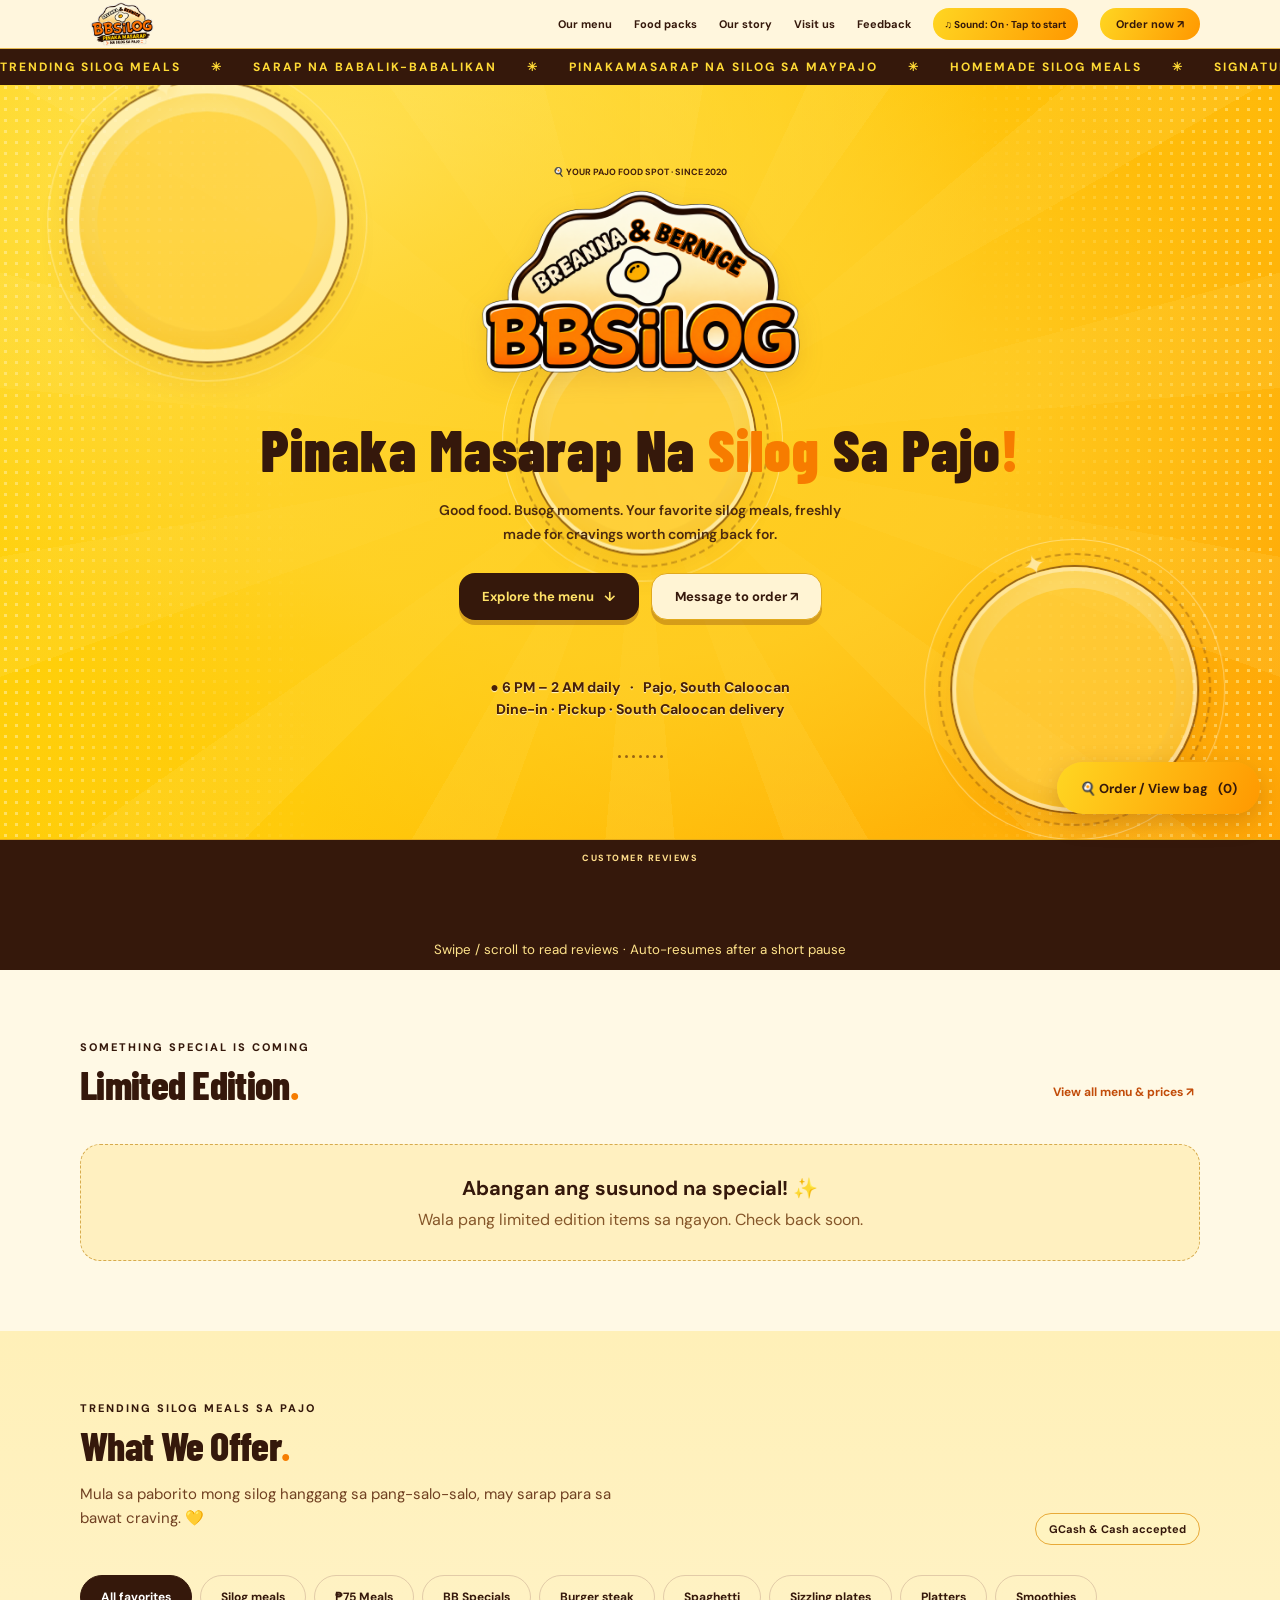
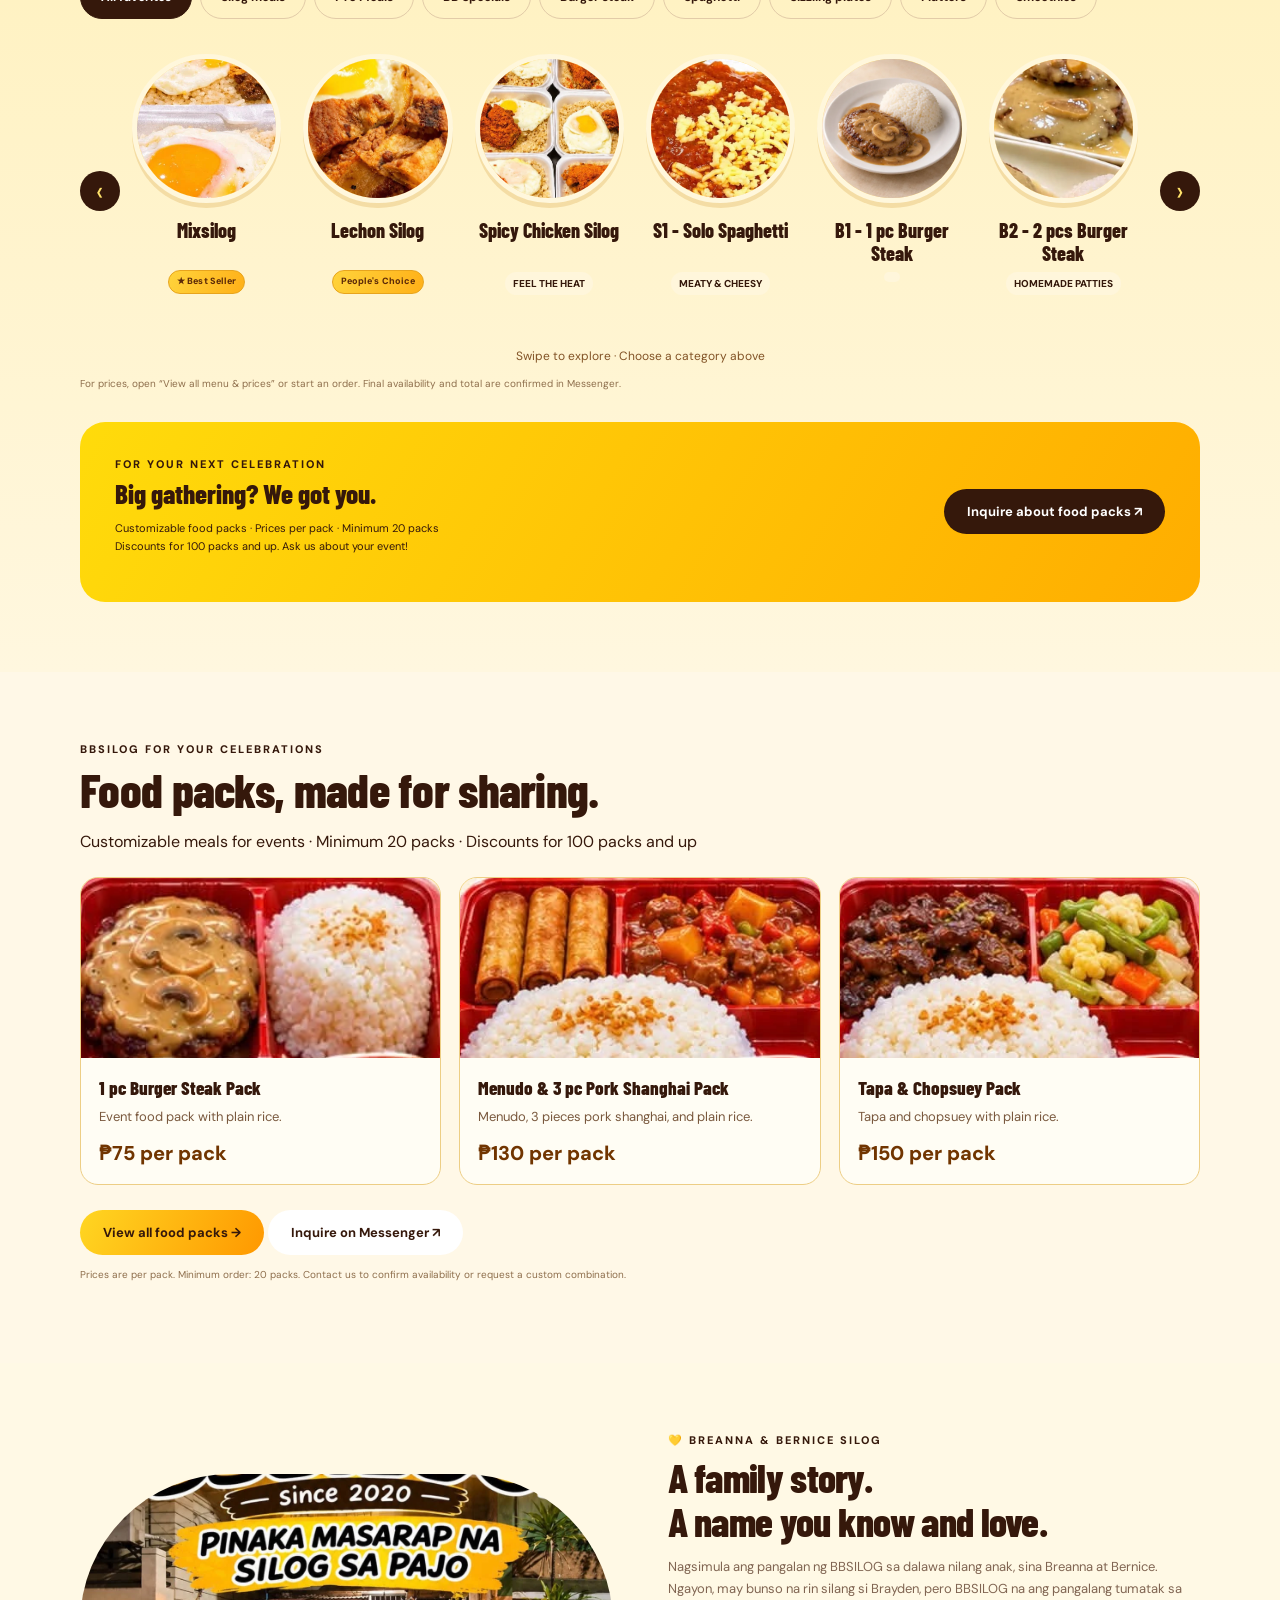
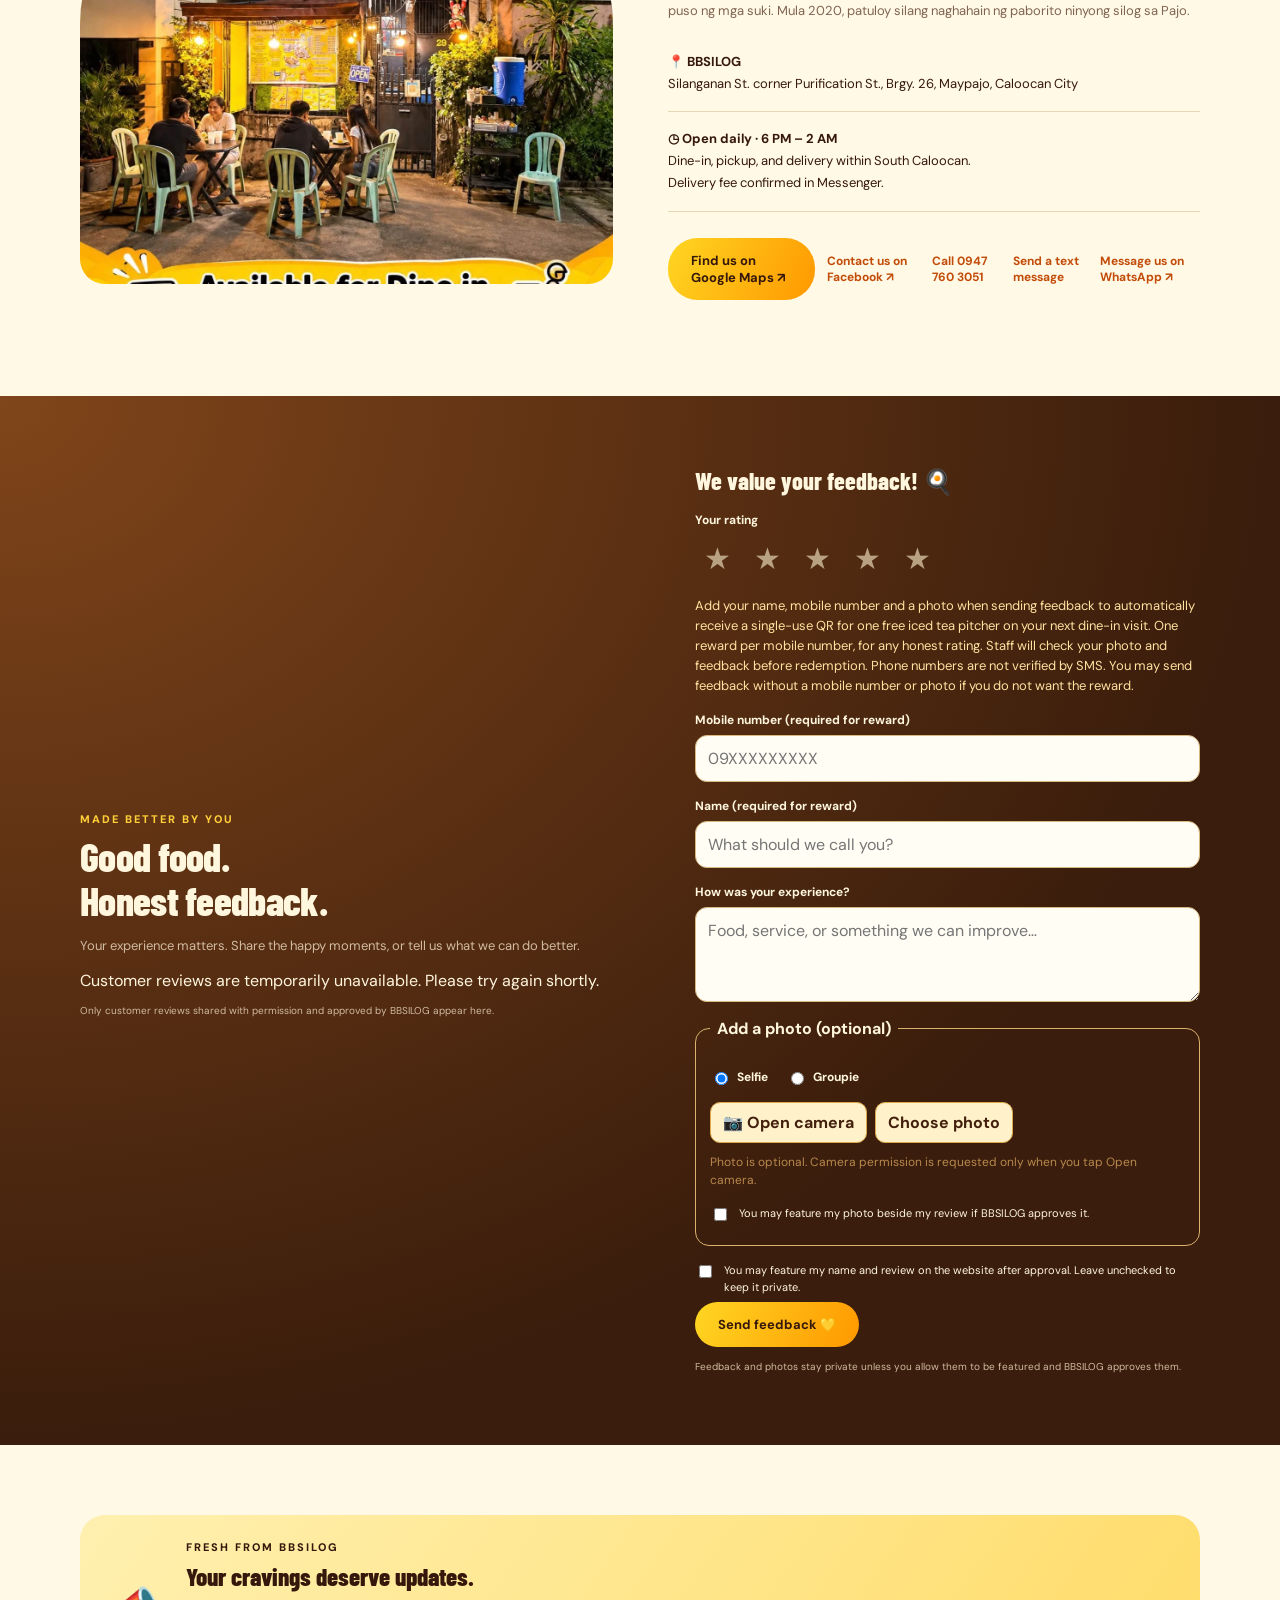
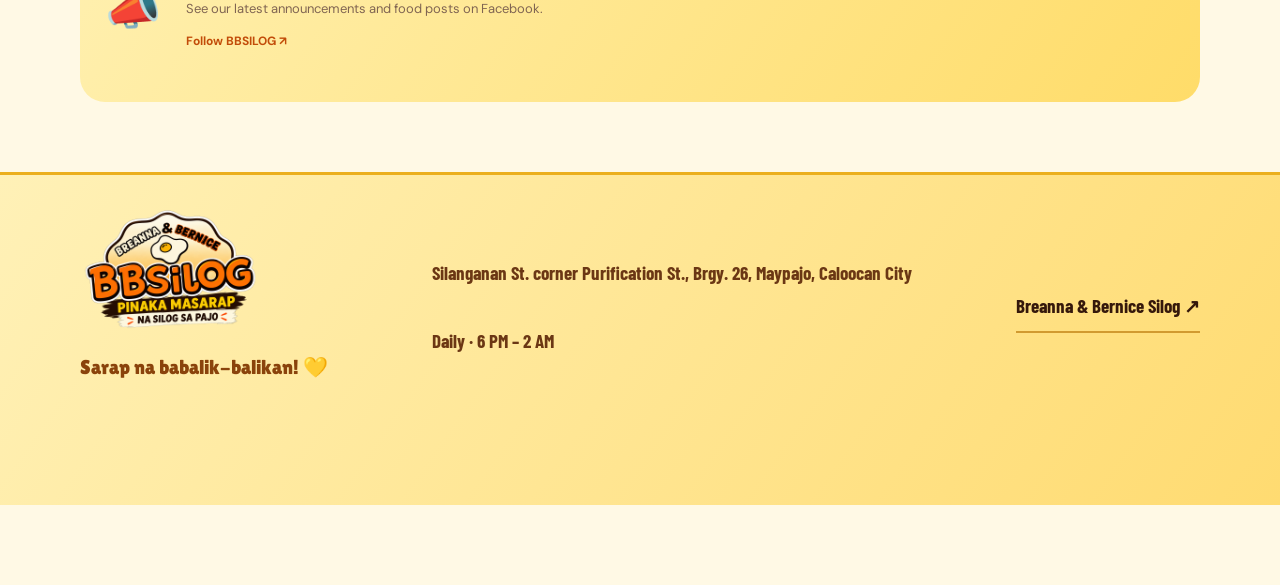
==== index.html @ fdf11a5c "feat: add silog and sizzling meals with extras photos" ====
<!DOCTYPE html>
<html lang="fil"><head><meta charset="UTF-8"><meta name="viewport" content="width=device-width,initial-scale=1"><title>BBSILOG • Sarap na babalik-balikan</title><style>
@import url('https://fonts.googleapis.com/css2?family=DM+Sans:wght@400;500;600;700&family=Outfit:wght@400;500;600;700;800;900&display=swap');
:root{--ink:#351a0d;--orange:#f9780b;--yellow:#ffce26;--cream:#fffbef}*{box-sizing:border-box}html{scroll-behavior:smooth;scroll-padding-top:95px}body{margin:0;color:var(--ink);background:var(--cream);font-family:'DM Sans',sans-serif}h1,h2,h3,.brand{font-family:Outfit,sans-serif}button,a,input,select,textarea{font:inherit}button,a{ -webkit-tap-highlight-color:transparent}a{color:inherit;text-decoration:none}button{cursor:pointer}button:focus-visible,a:focus-visible,input:focus-visible,select:focus-visible,textarea:focus-visible{outline:3px solid #924300;outline-offset:4px}.notice{background:var(--ink);color:#ffe9a2;text-align:center;font-size:11px;padding:8px;letter-spacing:1.3px}.wrap{max-width:1200px;margin:auto;padding:0 40px}header{position:sticky;top:0;background:#fffbefee;backdrop-filter:blur(20px);z-index:10;border-bottom:1px solid #e9dabc}.nav{height:82px;display:flex;align-items:center;gap:28px}.brand{display:flex;align-items:center;font-size:23px;font-weight:900;letter-spacing:-1px;margin-right:auto}.brand img{width:65px;height:65px;object-fit:contain;margin-right:8px}.nav>a{font-size:13px;font-weight:700}.btn{border:0;border-radius:30px;background:var(--ink);color:white;padding:14px 23px;font-weight:700;font-size:13px;display:inline-flex;align-items:center;justify-content:center;gap:10px;transition:transform .2s,box-shadow .2s}.btn:hover{transform:translateY(-3px);box-shadow:0 8px 20px #6c310226}.btn.light{background:white;color:var(--ink)}.btn.orange{background:linear-gradient(120deg,#ffb300,#ff7617);color:#351a0d}.sound{border:1px solid #dec9a6;background:transparent;border-radius:50%;width:39px;height:39px;flex-shrink:0}.hero{position:relative;overflow:hidden;background:radial-gradient(ellipse at 70% 10%,#ffe998 0,transparent 45%),linear-gradient(115deg,#ffd827,#ffbb20 55%,#ff8917);border-bottom:1px solid #e5ab19}.hero:before{content:'';position:absolute;width:600px;height:600px;border:1px solid #ffffff55;border-radius:50%;right:-120px;top:-250px;box-shadow:0 0 0 55px #ffffff14,0 0 0 110px #ffffff10}.hero-grid{min-height:550px;display:grid;grid-template-columns:1.05fr 1fr;align-items:center;gap:25px;padding-top:48px;padding-bottom:55px;position:relative}.eyebrow{font-size:11px;font-weight:800;letter-spacing:2px;text-transform:uppercase}.pill{display:inline-block;background:#fff4c0;border:1px solid #e8aa39;padding:8px 13px;border-radius:30px;font-size:11px;font-weight:700}.hero h1{font-size:clamp(46px,5.8vw,77px);letter-spacing:-3px;line-height:1.02;margin:22px 0}.hero h1 span{color:#fff9e5;text-shadow:2px 3px 0 #bc5412}.hero p{font-size:15px;line-height:1.7;max-width:360px}.actions{display:flex;gap:12px;margin:26px 0}.small{font-size:11px;line-height:1.6}.hero-art{position:relative;padding:15px 25px}.food-window{width:100%;aspect-ratio:1;border-radius:50%;overflow:hidden;background:#fff6d5;border:12px solid #ffeaa5;box-shadow:0 25px 45px #9e3d1640;animation:float 5s ease-in-out infinite}.food-window img{width:100%;height:100%;object-fit:cover;transform:scale(1.6);object-position:50% 90%}.sticker{position:absolute;background:var(--cream);padding:15px 22px;border-radius:17px;box-shadow:0 9px 20px #79350025;transform:rotate(-9deg);bottom:25px;left:0;font-family:Outfit;font-weight:800;font-size:20px}.sticker small{display:block;font-family:'DM Sans';font-size:10px;text-transform:uppercase;letter-spacing:2px}.price{position:absolute;right:0;top:28px;width:99px;height:99px;border-radius:50%;background:var(--ink);color:#ffdc4d;display:grid;place-content:center;text-align:center;transform:rotate(10deg);font-size:32px;font-weight:900;border:4px solid #fff1ad}.price small{font-size:10px;color:white}.spark{position:absolute;font-size:38px;top:0;left:18px;animation:float 3s infinite}.ticker{background:var(--ink);color:#ffdb53;overflow:hidden;padding:16px;font-size:12px;font-weight:700;letter-spacing:2px;white-space:nowrap;text-align:center}.ticker span{padding:0 25px}section{padding:70px 0}.section-head{display:flex;align-items:end;justify-content:space-between;gap:15px;margin-bottom:30px}h2{font-size:37px;letter-spacing:-1.3px;margin:8px 0;line-height:1.1}.muted{color:#806552;font-size:13px;line-height:1.7}.view{background:none;border:0;color:#c24c09;font-weight:700;font-size:12px}.carousel-shell{position:relative}.carousel{display:flex;overflow-x:auto;scrollbar-width:none;gap:22px;scroll-snap-type:x mandatory;padding:10px 6px 20px}.cat{border:0;min-width:160px;flex:1;background:transparent;text-align:center;color:var(--ink);scroll-snap-align:start}.cat .circle{display:block;width:132px;height:132px;border-radius:50%;overflow:hidden;margin:0 auto 18px;background:#ffeeb6;border:5px solid white;box-shadow:0 7px 0 #f3e7cb;transition:transform .25s}.cat:hover .circle{transform:translateY(-8px) rotate(-4deg)}.circle img{width:100%;height:100%;object-fit:cover;object-position:center 85%;transform:scale(1.5)}.cat b{font-size:13px}.arrow{position:absolute;top:65px;border:0;background:var(--ink);color:white;width:32px;height:32px;border-radius:50%;z-index:2}.arrow.prev{left:-20px}.arrow.next{right:-20px}.menu-section{background:#fff4d9}.filters{display:flex;gap:8px;flex-wrap:wrap;margin:25px 0}.filter{border:1px solid #e2cba8;background:transparent;border-radius:30px;padding:10px 20px;font-size:12px;font-weight:700;color:var(--ink)}.filter.active{background:var(--ink);color:white;border-color:var(--ink)}.grid{display:grid;grid-template-columns:repeat(3,1fr);gap:23px}.card{background:var(--cream);border:1px solid #eadac0;border-radius:23px;overflow:hidden;transition:transform .25s}.card:hover{transform:translateY(-6px)}.card-photo{height:230px;overflow:hidden;position:relative;background:#ffd443}.card-photo img{width:100%;height:100%;object-fit:cover;object-position:center 80%;transition:transform .5s}.card:hover img{transform:scale(1.05)}.badge{position:absolute;top:15px;left:15px;background:var(--cream);padding:7px 10px;border-radius:20px;font-size:10px;font-weight:800}.card-body{padding:21px}.card h3{font-size:22px;margin:0 0 6px}.card-bottom{display:flex;align-items:center;justify-content:space-between;margin-top:20px;font-size:22px;font-weight:800}.plus{width:37px;height:37px;border:0;border-radius:50%;background:linear-gradient(130deg,#ffd436,#ff8c23);font-size:24px}.pack{margin-top:30px;padding:35px;border-radius:25px;background:linear-gradient(110deg,#ffcb2d,#ff9a28);display:flex;align-items:center;justify-content:space-between;gap:20px}.pack h3{font-size:27px;margin:6px 0}.split{display:grid;grid-template-columns:1fr 1fr;gap:55px;align-items:center}.store-img{height:410px;width:100%;object-fit:cover;object-position:center 76%;border-radius:150px 150px 25px 25px}.info-line{padding:16px 0;border-bottom:1px solid #e7d6b6;font-size:13px;line-height:1.7}.info-line b{display:block}.reviews{background:#3b2012;color:#fff6de}.review-grid{display:grid;grid-template-columns:1.1fr 1fr;gap:60px;align-items:center}.review-empty{border:1px dashed #b59a64;border-radius:22px;padding:35px;background:#ffffff05}.stars{font-size:22px;letter-spacing:5px;color:#ffcf39}.review-empty p{line-height:1.8;font-size:14px}.feedback label,.order label{display:block;font-size:12px;font-weight:700;margin:16px 0 7px}.feedback input,.feedback textarea,.order input,.order select,.order textarea{display:block;width:100%;border:1px solid #d8b981;border-radius:12px;padding:12px;background:#fffdf4;color:var(--ink)}.feedback textarea{min-height:95px}.feedback .check{display:flex;align-items:start;gap:9px;font-size:11px;font-weight:400;line-height:1.5}.check input{width:auto}.star-buttons{display:flex;gap:6px}.star-buttons button{background:none;border:0;color:#b9a282;font-size:30px;padding:0 2px}.star-buttons button.selected{color:#ffca27}.updates{display:flex;gap:25px;align-items:center;background:#ffedbb;border-radius:25px;padding:25px}.updates .icon{font-size:45px}footer{padding:35px 0 100px;border-top:1px solid #e9dabc}.footer-inner{display:flex;justify-content:space-between;align-items:center;font-size:12px}.floating{position:fixed;bottom:24px;right:26px;z-index:12;box-shadow:0 8px 25px #6e330a40}.toast{position:fixed;bottom:90px;left:50%;transform:translateX(-50%);padding:14px 24px;background:var(--ink);color:white;border-radius:18px;z-index:40;max-width:90vw;font-size:13px;display:none}.overlay{position:fixed;inset:0;background:#1e0e0799;z-index:30;display:none;align-items:center;justify-content:center;padding:20px;backdrop-filter:blur(7px)}.overlay.open{display:flex}.order{background:var(--cream);border-radius:27px;padding:30px;max-width:490px;width:100%;max-height:90vh;overflow:auto}.dialog-head{display:flex;justify-content:space-between;align-items:center}.close{border:0;background:#f4e4c5;border-radius:50%;width:33px;height:33px;font-size:22px}.order h2{font-size:29px}.line-item{display:flex;align-items:center;justify-content:space-between;gap:10px;padding:13px 0;border-bottom:1px solid #e6d3ae;font-size:12px}.qty{display:flex;align-items:center;gap:10px}.qty button{border:0;border-radius:50%;width:26px;height:26px;background:#ffe29b}.total{display:flex;justify-content:space-between;font-weight:800;margin-top:20px}.order .btn{width:100%;margin-top:16px}.demo-note{font-size:10px;color:#8e6e4c;margin-top:12px;line-height:1.6}.pop-bubble{position:fixed;pointer-events:none;z-index:50;font-size:18px;animation:pop .65s forwards}@keyframes float{50%{transform:translateY(-10px)}}@keyframes pop{to{transform:translateY(-60px) scale(1.8);opacity:0}}@media(max-width:800px){.wrap{padding:0 22px}.nav{height:72px;gap:12px}.nav>a{display:none}.brand{font-size:19px}.brand img{width:48px;height:48px}.nav>.btn{padding:11px 15px;font-size:11px}.hero-grid{grid-template-columns:1fr;gap:20px;padding-top:35px}.hero h1{font-size:56px;letter-spacing:-2px}.hero-art{max-width:400px;width:100%;margin:auto}.hero p{font-size:14px}.grid{grid-template-columns:repeat(2,1fr);gap:13px}.card-photo{height:190px}.card-body{padding:15px}.card h3{font-size:18px}.split,.review-grid{grid-template-columns:1fr;gap:30px}section{padding:50px 0}h2{font-size:31px}.pack{align-items:start;flex-direction:column;padding:25px}.footer-inner{align-items:start;gap:20px;flex-direction:column}.store-img{height:330px}.cat{min-width:135px}.cat .circle{width:115px;height:115px}.floating{bottom:16px;right:16px}.notice{font-size:9px;letter-spacing:.5px}}@media(max-width:420px){.grid{grid-template-columns:1fr}.hero h1{font-size:49px}.card-photo{height:270px}.brand{font-size:17px}.sound{width:33px;height:33px}.nav{gap:7px}.actions .btn{padding:13px 17px}}@media(prefers-reduced-motion:reduce){*,*:before,*:after{animation:none!important;transition:none!important;scroll-behavior:auto!important}}
</style><style>.order{max-width:580px}.panel-meal{display:flex;gap:12px;align-items:center;padding:10px 0;border-bottom:1px solid #ead9b9}.panel-meal img{width:58px;height:58px;object-fit:cover;object-position:center 80%;border-radius:13px}.panel-meal>div{flex:1;font-size:13px}.panel-meal span{display:block;margin-top:5px;color:#9b541e;font-weight:700}.order>.dialog-head{position:sticky;top:-30px;background:var(--cream);padding:12px 0;z-index:1}</style><style>
.food-slideshow{position:relative}.hero-shot{position:absolute;inset:0;background-size:auto 340%;background-repeat:no-repeat;opacity:0;animation:foodCycle 18s infinite}.shot-one{background-image:url('/files/chicken.webp');background-position:50% 68%;opacity:1}.shot-two{background-image:url('/files/spaghetti.webp');background-position:50% 70%;animation-delay:6s}.shot-three{background-image:url('/files/adobo.webp');background-position:50% 75%;animation-delay:12s}.gallery-toggle{position:absolute;bottom:-14px;right:20px;border:1px solid #a96121;background:#fff5d4;border-radius:20px;font-size:10px;color:var(--ink);padding:7px 11px}.gallery-paused .hero-shot{animation-play-state:paused}.ticker{padding:16px 0;text-align:left}.ticker-track{display:flex;width:max-content;animation:tickerRun 30s linear infinite}.ticker-copy{flex-shrink:0;white-space:nowrap}.ticker:hover .ticker-track,.ticker:focus-within .ticker-track{animation-play-state:paused}.review-marquee{overflow:hidden;border-radius:22px}.review-track{display:flex;width:max-content;animation:tickerRun 28s linear infinite}.review-set{display:flex;gap:14px;padding-right:14px}.review-card{width:285px;background:#fff9e9;color:var(--ink);padding:25px;border-radius:20px;line-height:1.7;font-size:13px}.review-card .stars{font-size:17px}.review-card small{display:block;margin-top:13px;color:#8a674e}.review-marquee:hover .review-track,.review-marquee:focus-within .review-track{animation-play-state:paused}.card-photo .meal-crop{width:100%;height:100%;display:block}.panel-meal .meal-crop{width:58px;height:58px;flex-shrink:0;border-radius:13px;overflow:hidden}.card-photo .meal-crop image{transform:none}.meal-crop{background:#fff0c4}@keyframes foodCycle{0%,29%{opacity:1}34%,95%{opacity:0}100%{opacity:1}}@keyframes tickerRun{to{transform:translateX(-50%)}}@media(prefers-reduced-motion:reduce){.hero-shot{animation:none!important;opacity:0}.shot-one{opacity:1}.ticker-track,.review-track{animation:none!important}.ticker,.review-marquee{overflow-x:auto}.review-set[aria-hidden],.ticker-copy[aria-hidden]{display:none}}
</style><style>.review-grid>*{min-width:0}.review-marquee{max-width:100%}.review-card{flex-shrink:0}.coverage-warning{padding:12px;border:1px solid #e5a253;border-radius:12px;background:#ffedc8;color:#703805;font-size:12px;line-height:1.6}</style><style>
.hero-art{padding:28px 0 40px;min-width:0}.photo-marquee{width:100%;aspect-ratio:auto;height:345px;border:8px solid #fff0b3;border-radius:32px;animation:none;background:#fff5d8;box-shadow:0 23px 40px #9e3d1630;position:relative;overflow:hidden}.hero-photo-track{display:flex;width:max-content;height:100%;animation:heroPhotoRun 35s linear infinite}.hero-photo-set{display:flex;gap:16px;padding:18px 16px 18px 0;flex-shrink:0;align-items:center}.hero-photo-card{width:300px;height:285px;flex-shrink:0;background:#fffbed;border:1px solid #ead6ac;border-radius:23px;padding:12px;display:flex;flex-direction:column;justify-content:center;overflow:hidden}.hero-photo-card svg{width:100%;height:215px;display:block;border-radius:15px;background:#fff1cf;flex-shrink:0}.hero-photo-card span{display:block;text-align:center;font:700 15px Outfit,sans-serif;padding:13px 2px 3px}.photo-marquee:hover .hero-photo-track,.photo-marquee:focus-within .hero-photo-track,.gallery-paused .hero-photo-track{animation-play-state:paused}.hero-art .sticker{bottom:12px;left:-12px;z-index:1;font-size:17px}.hero-art .gallery-toggle{bottom:-28px;right:4px}.hero-art .spark{top:-15px;left:15px}@keyframes heroPhotoRun{to{transform:translateX(-50%)}}@media(max-width:800px){.hero-art{max-width:100%;padding-top:20px}.photo-marquee{height:300px}.hero-photo-card{width:260px;height:250px}.hero-photo-card svg{height:185px}.hero-photo-card span{font-size:13px}}@media(prefers-reduced-motion:reduce){.hero-photo-track{animation:none!important}.photo-marquee{overflow-x:auto}.hero-photo-set[aria-hidden]{display:none}}
</style><style>
.hero{isolation:isolate;min-height:calc(100svh - 110px);display:flex;align-items:center;background:#ffc22b}.hero:before{display:none}.hero-background{position:absolute;inset:0;width:100%;max-width:none;padding:0;z-index:-3;pointer-events:none}.hero-background .photo-marquee{width:100%;height:100%;border:0;border-radius:0;box-shadow:none;background:#ffb91d;overflow:hidden}.hero-background .hero-photo-track{height:100%;animation-duration:65s}.hero-background .hero-photo-set{height:100%;padding:0 20px 0 0;gap:20px}.hero-background .hero-photo-card{width:560px;height:100%;padding:0;border:0;border-radius:0;background:#ffc449;display:flex;align-items:center;justify-content:center}.hero-background .hero-photo-card svg{width:100%;height:100%;border-radius:0;background:#ffc449}.hero-background .hero-photo-card span{display:none}.hero-wash{position:absolute;inset:0;z-index:-2;background:linear-gradient(90deg,rgba(255,204,48,.97) 0%,rgba(255,198,39,.92) 29%,rgba(255,183,32,.55) 56%,rgba(255,174,27,.12) 100%)}.hero-grid{display:block;width:100%;padding-top:85px;padding-bottom:85px;min-height:640px}.hero-grid>div{max-width:660px}.hero h1{font-size:clamp(50px,6.3vw,86px);letter-spacing:-3px}.hero p{max-width:390px}.hero-media-controls{display:flex;flex-wrap:wrap;gap:10px;margin-top:24px}.hero-media-controls .btn{font-size:11px;padding:10px 16px;background:#fff8e2e8;border:1px solid #d5a34c;color:var(--ink)}.hero-media-controls .gallery-toggle{position:static}.music-control[aria-pressed=true]{background:var(--ink);color:#ffe793;border-color:var(--ink)}@media(max-width:800px){.hero{min-height:calc(100svh - 100px)}.hero-grid{min-height:620px;padding-top:70px;padding-bottom:65px}.hero-background .hero-photo-card{width:380px}.hero-wash{background:linear-gradient(90deg,#ffcc30ef,#ffc32cdb 50%,#ffb32294)}.hero h1{font-size:58px}}@media(max-width:420px){.hero h1{font-size:49px}.hero-grid{min-height:590px}.hero-media-controls{gap:7px}}@media(prefers-reduced-motion:reduce){.hero-background .hero-photo-track{animation:none!important}.hero-background .photo-marquee{overflow:hidden}}
</style><style>.hero-background{z-index:0;height:100%}.hero-wash{z-index:1}.hero-grid{z-index:2}.hero-background .hero-photo-card svg{min-height:0}.hero-background .photo-marquee{pointer-events:none}</style><style>
.ticker:hover .ticker-track,.ticker:focus-within .ticker-track,.review-marquee:hover .review-track,.review-marquee:focus-within .review-track,.photo-marquee:hover .hero-photo-track,.photo-marquee:focus-within .hero-photo-track{animation-play-state:running}.gallery-paused .hero-photo-track{animation-play-state:paused!important}.hero-media-controls{display:none}.design-picker{position:fixed;bottom:18px;left:50%;transform:translateX(-50%);z-index:25;background:#fffaf0f5;border:1px solid #d4b47a;box-shadow:0 8px 35px #38200d30;border-radius:40px;padding:7px;display:flex;gap:5px;max-width:96vw;backdrop-filter:blur(15px)}.design-picker button{border:0;background:none;border-radius:30px;padding:12px 17px;color:#713a1d;font-size:11px;font-weight:700;white-space:nowrap}.design-picker button.active{background:#351a0d;color:#fff2c7}.hero-background{display:none}.hero{background:linear-gradient(115deg,#ffdc37,#ff9c1c);min-height:660px}.hero-grid{display:grid;grid-template-columns:1.1fr 1fr;gap:30px;align-items:center;min-height:660px;padding-top:65px;padding-bottom:65px}.hero-grid>div{max-width:none}.hero h1{font-size:clamp(54px,5.7vw,79px);line-height:1.02}.hero-wash{display:none}.hero-gallery{height:490px;position:relative;min-width:0}.hero-dish{position:absolute;border-radius:50%;background:#fff4d0;border:10px solid #fff7df;box-shadow:0 24px 45px #87390635;overflow:hidden}.hero-dish svg{width:100%;height:100%;display:block}.hero-dish.main-dish{width:335px;height:335px;top:0;right:0;transform:rotate(8deg);animation:dishFloat 6s ease-in-out infinite}.hero-dish.second-dish{width:235px;height:235px;bottom:0;left:-10px;transform:rotate(-10deg);animation:dishFloat 7s ease-in-out infinite reverse}.hero-note{position:absolute;right:0;bottom:45px;background:#351a0d;color:#ffe261;padding:17px 20px;border-radius:16px;font:800 17px Outfit;transform:rotate(7deg)}.hero-note small{display:block;color:white;font:500 10px 'DM Sans';letter-spacing:1px;margin-bottom:5px}.hero-gallery:before{content:'SARAP NA BABALIK-BALIKAN';position:absolute;left:-15px;top:10px;writing-mode:vertical-rl;font-size:10px;font-weight:700;letter-spacing:3px;color:#9b521e}.hero-variant-label{display:inline-block;color:#b04f0d;font-size:10px;letter-spacing:2px;font-weight:800;margin-top:14px}.design-b .hero{background:#fff7e3}.design-b .hero h1{font-size:clamp(51px,5.3vw,72px)}.design-b .hero h1 span{color:#e96d0c;text-shadow:none}.design-b .hero-gallery{height:470px;border-radius:180px 180px 25px 25px;background:linear-gradient(150deg,#ffcf2b,#ff9b1c);padding:30px;box-shadow:14px 14px 0 #efd9ac}.design-b .hero-dish.main-dish{width:86%;height:300px;top:35px;right:7%;border-radius:25px;transform:none;border:0;box-shadow:none;animation:none}.design-b .hero-dish.second-dish{width:160px;height:160px;bottom:12px;left:18px;border-width:7px;animation:none}.design-b .hero-note{bottom:35px;right:16px;transform:none;background:#fff9e4;color:#351a0d}.design-b .hero-note small{color:#a26935}.design-b .hero-gallery:before{display:none}.design-b .hero .pill{background:white}.design-c .hero{background:#2d170c;color:#fff4d5;min-height:720px}.design-c .hero-grid{display:flex;justify-content:center;text-align:center;min-height:720px;padding:90px 35px;position:relative}.design-c .hero-grid>div:first-child{max-width:780px;position:relative;z-index:3}.design-c .hero h1{font-size:clamp(60px,7vw,98px);letter-spacing:-3px}.design-c .hero h1 br{display:none}.design-c .hero p{margin-left:auto;margin-right:auto;max-width:480px;color:#fff2ce}.design-c .actions{justify-content:center}.design-c .hero .pill{background:#fff3d1e8;color:#45200a}.design-c .hero-gallery{position:absolute;inset:0;height:auto;opacity:.45;z-index:0;pointer-events:none}.design-c .hero-dish.main-dish{width:530px;height:530px;top:-100px;right:-110px;border-width:12px}.design-c .hero-dish.second-dish{width:460px;height:460px;bottom:-130px;left:-100px}.design-c .hero-note,.design-c .hero-gallery:before{display:none}.design-c .hero-wash{display:block;background:radial-gradient(ellipse at center,#2b170beb,#2b170b85 70%,#2b170b30);z-index:1}.design-c .hero .btn{background:#ffc82e;color:#351a0d}.design-c .hero .btn.light{background:#fff5df}.design-c .hero-variant-label{color:#ffdf69}.nav #musicToggle{padding:11px 15px;font-size:11px}@keyframes dishFloat{50%{translate:0 -12px}}@media(max-width:800px){.hero-grid{grid-template-columns:1fr;padding-top:40px;padding-bottom:55px}.hero h1{font-size:57px}.hero-gallery{height:350px;width:100%;max-width:440px;margin:auto}.hero-dish.main-dish{width:260px;height:260px}.hero-dish.second-dish{width:180px;height:180px}.hero-note{font-size:14px;bottom:20px}.hero-gallery:before{left:5px}.design-b .hero-gallery{height:360px;max-width:400px}.design-b .hero-dish.main-dish{height:235px;top:10px}.design-b .hero-dish.second-dish{width:130px;height:130px;bottom:5px}.design-b .hero-note{bottom:15px}.design-c .hero h1{font-size:64px}.design-c .hero-gallery{max-width:none}.design-c .hero-dish.main-dish{width:360px;height:360px}.design-c .hero-dish.second-dish{width:330px;height:330px}.nav{gap:8px}.nav #musicToggle{padding:9px 11px;font-size:10px}.design-picker button{padding:10px 12px;font-size:10px}.design-picker{bottom:12px}.floating{bottom:75px}.hero-variant-label{font-size:9px}}
</style><style>
.design-c .hero{background:radial-gradient(ellipse at 50% 30%,#683615 0%,#351b0e 48%,#211108 100%)}.design-c .hero-grid{min-height:740px;padding-top:110px;padding-bottom:110px}.design-c .hero-gallery{opacity:.82}.design-c .hero-wash{background:radial-gradient(ellipse at center,#29150be8 0%,#29150b99 47%,#29150b10 80%)}.design-c .hero-dish{background:#e8ae43;border-color:#ffcf5f45;box-shadow:0 0 0 16px #f7b42b0a,0 25px 60px #0006;animation:none}.design-c .hero-dish.main-dish{top:-40px;right:-110px;width:570px;height:570px;transform:rotate(10deg)}.design-c .hero-dish.second-dish{bottom:-55px;left:-100px;width:500px;height:500px;transform:rotate(-10deg)}.hero-clip{display:block;width:100%;height:100%;object-fit:cover}.hero h1 span{color:#ffce39!important;text-shadow:none!important}.hero-video-control{margin-top:20px;border:1px solid #ffe6a650;border-radius:20px;padding:9px 15px;color:#ffe6a6;background:#351a0d80;font-size:11px;cursor:pointer}.design-c .hero-grid>div:first-child{max-width:730px}.floating{bottom:24px}.design-picker{display:none}@media(max-width:800px){.design-c .hero-grid{min-height:720px;padding:110px 24px}.design-c .hero-dish.main-dish{width:390px;height:390px;right:-130px;top:-90px}.design-c .hero-dish.second-dish{width:370px;height:370px;left:-140px;bottom:-90px}.design-c .hero-gallery{opacity:.6}.design-c .hero h1{font-size:60px}.design-c .hero-wash{background:radial-gradient(ellipse at center,#29150bed,#29150b77 90%)}}@media(prefers-reduced-motion:reduce){.hero-video-control{display:inline-block}}
</style><style>
:root{--music-beat:0}.design-c .hero-dish{overflow:visible;border:3px solid #ffdb75a6;background:radial-gradient(circle at 50% 35%,#a16a23,#4a260f 72%);box-shadow:0 0 0 9px #ffcd3512,0 0 calc(20px + var(--music-beat)*45px) #ffb82045,0 25px 60px #0006;transform:none!important;scale:calc(1 + var(--music-beat)*.025)}.design-c .hero-dish.main-dish{width:490px;height:490px;right:-55px;top:15px}.design-c .hero-dish.second-dish{width:420px;height:420px;left:-65px;bottom:0}.hero-dish:before{content:'';position:absolute;inset:-18px;border:2px dashed #ffc83c70;border-radius:50%;pointer-events:none;animation:orbitPlate 55s linear infinite}.hero-dish:after{content:'✦';position:absolute;inset:-32px;border:1px solid #ffdb7538;border-radius:50%;color:#ffdb75;font-size:28px;text-align:center;pointer-events:none;rotate:-18deg;text-shadow:0 0 16px #ffce45;scale:calc(1 + var(--music-beat)*.03)}.hero-clip{position:absolute;inset:15%;width:70%;height:70%;border-radius:50%;object-fit:contain;background:#3b210f;box-shadow:0 0 0 1px #ffd66b35;clip-path:circle(50%)}.design-c .hero h1{transform:scale(calc(1 + var(--music-beat)*.016));text-shadow:0 3px 18px #180b08,0 0 calc(var(--music-beat)*28px) #ffd24080;transform-origin:center;position:relative;z-index:2}.design-c .hero-grid>div:first-child{max-width:790px}.design-c .hero-wash{background:radial-gradient(ellipse at center,#29150bf0 0%,#29150b99 46%,#29150b10 86%)}.beat-indicator{display:flex;align-items:center;justify-content:center;gap:4px;margin-top:17px;height:15px;opacity:.65}.beat-indicator i{display:block;width:3px;height:calc(3px + var(--music-beat)*12px);background:#ffd65b;border-radius:3px}.beat-indicator i:nth-child(2n){height:calc(3px + var(--music-beat)*8px)}.beat-indicator i:nth-child(3n){height:calc(3px + var(--music-beat)*5px)}@keyframes orbitPlate{to{rotate:360deg}}@media(max-width:800px){.design-c .hero-dish.main-dish{width:320px;height:320px;right:-105px;top:-25px}.design-c .hero-dish.second-dish{width:300px;height:300px;left:-115px;bottom:-10px}.design-c .hero h1{font-size:58px}}@media(prefers-reduced-motion:reduce){.hero-dish:before{animation:none}.design-c .hero-dish,.design-c .hero h1,.hero-dish:after{scale:1!important;transform:none!important}.design-c .hero h1{text-shadow:0 3px 18px #180b08}.beat-indicator{display:none}}
</style><style>
:root{--beat-sway:0}.design-c .hero h1{transform:translateY(calc(var(--music-beat)*-9px)) rotate(calc(var(--beat-sway)*1.4deg)) scale(calc(1 + var(--music-beat)*.035));will-change:transform}.art-picker{position:fixed;bottom:15px;left:50%;transform:translateX(-50%);display:flex;gap:5px;padding:7px;background:#fff8e9ed;border:1px solid #d1ad6c;border-radius:35px;z-index:25;box-shadow:0 8px 25px #0003;backdrop-filter:blur(15px);max-width:96vw}.art-picker button{padding:11px 16px;border:0;border-radius:30px;font-size:11px;font-weight:700;background:none;white-space:nowrap;color:#613416}.art-picker button.active{background:#3a1d0f;color:#ffe5a8}.floating{bottom:80px}.design-c .hero-grid{min-height:760px}.art-eclipse .hero{background:radial-gradient(ellipse at 50% 43%,#9c4a08,#4b210c 39%,#201008 74%)}.art-eclipse .hero:before{display:block;content:'';position:absolute;z-index:0;left:calc(50% - 270px);top:90px;width:540px;height:540px;border:1px solid #ffc94380;box-shadow:0 0 0 20px #ffc32d08,0 0 0 85px #ffb82b05,0 0 100px #ffac181f;border-radius:50%;scale:calc(1 + var(--music-beat)*.05)}.art-eclipse .hero h1{font-size:clamp(55px,6.7vw,90px)}.art-eclipse .hero-dish.main-dish{width:340px;height:340px;right:-65px;top:5px}.art-eclipse .hero-dish.second-dish{width:310px;height:310px;left:-60px;bottom:5px}.art-eclipse .hero-wash{background:radial-gradient(ellipse at center,#2b140b99 0%,#2b140b44 60%,transparent 90%)}.art-eclipse .hero .pill{border:1px solid #ffca5a;color:#ffdf80;background:#56290c}.art-eclipse .hero-grid{padding-top:125px;padding-bottom:125px}.art-diner .hero{background:#28150f;background-image:linear-gradient(#ffd04708 1px,transparent 1px),linear-gradient(90deg,#ffd04708 1px,transparent 1px);background-size:44px 44px}.art-diner .hero-grid{display:block;text-align:left;padding-top:90px;padding-bottom:90px}.art-diner .hero-grid>div:first-child{max-width:590px;margin:0}.art-diner .hero h1{font-size:clamp(62px,6vw,84px);line-height:1;letter-spacing:-3px;max-width:560px}.art-diner .hero h1 br{display:block}.art-diner .hero h1 span{color:#ffc92d!important}.art-diner .hero p{margin-left:0;max-width:350px}.art-diner .actions{justify-content:flex-start}.art-diner .beat-indicator{justify-content:flex-start}.art-diner .hero-wash{background:linear-gradient(90deg,#28150f 0%,#28150fc0 40%,transparent 70%)}.art-diner .hero-gallery{opacity:1}.art-diner .hero-dish.main-dish{right:35px;top:75px;width:390px;height:270px;border-radius:130px 130px 24px 24px;rotate:7deg}.art-diner .hero-dish.second-dish{left:auto;right:95px;bottom:55px;width:330px;height:250px;border-radius:24px 24px 110px 24px;rotate:-7deg}.art-diner .hero-dish:before,.art-diner .hero-dish:after{border-radius:inherit}.art-diner .hero-clip{inset:9%;width:82%;height:82%;border-radius:inherit;clip-path:none}.art-diner .hero h1{color:#fff1c3;text-shadow:3px 3px 0 #914313,0 0 calc(var(--music-beat)*30px) #ffad3380}.art-ticket .hero{background:linear-gradient(125deg,#f4aa19,#ffcc46 48%,#f78119);color:#391c0c}.art-ticket .hero-wash{display:none}.art-ticket .hero-grid{display:block;text-align:left;padding:70px 40px;min-height:770px}.art-ticket .hero-grid>div:first-child{width:54%;max-width:620px;background:#fff6d8;color:#351a0d;padding:38px 36px;border-radius:10px;box-shadow:12px 16px 0 #79360529;border-top:3px dashed #b7782c;border-bottom:3px dashed #b7782c;position:relative;rotate:-3deg}.art-ticket .hero h1{font-size:clamp(49px,4.8vw,65px);letter-spacing:-2px;text-shadow:none;color:#351a0d}.art-ticket .hero h1 br{display:block}.art-ticket .hero h1 span{color:#ec7414!important}.art-ticket .hero p{color:#765235;margin-left:0;font-size:13px}.art-ticket .actions{justify-content:flex-start;flex-wrap:wrap}.art-ticket .hero .btn{background:#351a0d;color:#ffe6a2}.art-ticket .hero .btn.light{background:#ffd253;color:#351a0d}.art-ticket .beat-indicator{justify-content:flex-start}.art-ticket .hero-gallery{opacity:1}.art-ticket .hero-dish.main-dish{width:390px;height:390px;top:45px;right:15px;border-color:#fff0ae;background:#e99f23}.art-ticket .hero-dish.second-dish{width:280px;height:280px;bottom:15px;right:200px;left:auto;background:#e99f23}.art-ticket .hero-dish:before{border-color:#632b1f70}.art-ticket .hero-dish:after{border-color:#fff2ae;color:#fff2ae}.art-ticket .hero .pill{background:#ffe4a5}.art-ticket .hero-clip{background:#c48115}.art-ticket .hero-grid>div:first-child:after{content:'PAJO ORIGINAL · SINCE 2020';display:block;letter-spacing:3px;font:700 9px 'DM Sans';margin-top:24px;padding-top:15px;border-top:1px dashed #caa46a;color:#986935}@media(max-width:800px){.art-picker button{padding:10px;font-size:10px}.art-eclipse .hero:before{left:calc(50% - 210px);width:420px;height:420px;top:150px}.art-eclipse .hero-dish.main-dish{width:240px;height:240px;right:-100px;top:-25px}.art-eclipse .hero-dish.second-dish{width:230px;height:230px;left:-100px;bottom:-15px}.art-eclipse .hero h1{font-size:59px}.art-diner .hero-grid{padding:55px 25px 340px}.art-diner .hero-grid>div:first-child{max-width:100%}.art-diner .hero h1{font-size:60px}.art-diner .hero-dish.main-dish{top:auto;bottom:45px;width:240px;height:195px;right:-15px}.art-diner .hero-dish.second-dish{width:220px;height:175px;bottom:20px;right:auto;left:-45px}.art-ticket .hero-grid{padding:45px 26px 260px}.art-ticket .hero-grid>div:first-child{width:100%;padding:27px;rotate:-2deg}.art-ticket .hero h1{font-size:49px}.art-ticket .hero-dish.main-dish{width:220px;height:220px;top:auto;bottom:20px;right:-10px}.art-ticket .hero-dish.second-dish{width:180px;height:180px;left:-35px;right:auto;bottom:10px}.art-ticket .hero-grid{min-height:900px}}@media(prefers-reduced-motion:reduce){.design-c .hero h1{transform:none!important;will-change:auto}.art-eclipse .hero:before{scale:1}}
</style><style>
.art-eclipse .hero-gallery{inset:0;opacity:.58;overflow:hidden;pointer-events:none;z-index:0}.art-eclipse .hero-dish.main-dish,.art-eclipse .hero-dish.second-dish{top:0;left:0;right:auto;bottom:auto;width:280px;height:280px;position:absolute;will-change:transform;scale:1;animation:none;transform:translate3d(var(--dvd-x,0px),var(--dvd-y,0px),0)!important}.art-eclipse .hero-dish.second-dish{width:245px;height:245px}.art-eclipse .hero-wash{z-index:1;background:radial-gradient(ellipse at center,#2b140bd9 0%,#2b140b99 45%,#2b140b30 100%);pointer-events:none}.art-eclipse .hero-grid{z-index:2;pointer-events:none}.art-eclipse .hero-grid button,.art-eclipse .hero-grid a{pointer-events:auto}.art-eclipse .hero-dish{border-color:hsl(var(--dvd-hue,42) 88% 66%);box-shadow:0 0 0 9px #ffcd3512,0 0 36px hsl(var(--dvd-hue,42) 90% 56% / .25)}.art-eclipse .hero-dish:before{border-color:hsl(var(--dvd-hue,42) 85% 62% / .6)}@media(max-width:800px){.art-eclipse .hero-dish.main-dish{width:180px;height:180px}.art-eclipse .hero-dish.second-dish{width:160px;height:160px}}@media(prefers-reduced-motion:reduce){.art-eclipse .hero-dish{will-change:auto}}
</style><style>.art-eclipse .hero-dish.third-dish{position:absolute;top:0;left:0;right:auto;bottom:auto;width:225px;height:225px;will-change:transform;scale:1;animation:none;transform:translate3d(var(--dvd-x,0px),var(--dvd-y,0px),0)!important}@media(max-width:800px){.art-eclipse .hero-dish.third-dish{width:145px;height:145px}}</style><style>
html,body{max-width:100%;overflow-x:clip}body{padding-bottom:80px}section{overflow:clip}img,svg,video{max-width:100%}.wrap{width:100%;min-width:0}button,a,input,select,textarea{touch-action:manipulation}.btn,.filter,.view,.plus,.close,.arrow{min-height:44px}.plus,.close,.arrow{min-width:44px}.filters{gap:8px}.card-bottom{gap:10px}.order label{font-size:13px}.order input,.order select,.order textarea,.feedback input,.feedback textarea{font-size:16px}.panel-meal{gap:12px;min-height:82px}.panel-meal>div{min-width:0}.panel-meal .plus{flex-shrink:0}.panel-meal b{overflow-wrap:anywhere}.qty button{min-width:44px;min-height:44px}.qty{gap:8px}.line-item{font-size:13px}.line-item>b{min-width:0;flex:1}.star-buttons button{min-width:44px;min-height:48px}.art-picker{display:none!important}.floating{bottom:max(16px,env(safe-area-inset-bottom));right:20px;min-height:52px}.mobile-nav{display:none}.mobile-nav-toggle{display:none}.section-head{min-width:0}.section-head>*{min-width:0}.review-grid,.split{min-width:0}h2,h3{overflow-wrap:anywhere}
/* One live audio envelope drives the main titles; body copy stays still. */
.hero h1{will-change:transform}.beat-indicator{pointer-events:none}
@media(max-width:800px){html{scroll-padding-top:82px}.wrap{padding-left:20px;padding-right:20px}.nav{height:72px;gap:8px}.nav .brand{font-size:20px;letter-spacing:-.5px}.nav .brand img{width:46px;height:46px;margin-right:5px}.nav #musicToggle{min-height:44px;padding:9px 12px;font-size:11px}.nav>button:last-child{display:none}.nav .mobile-nav-toggle{display:inline-flex;align-items:center;justify-content:center;border:1px solid #d6b888;border-radius:12px;width:44px;height:44px;background:#fff4d7;color:#351a0d;font-size:22px;flex-shrink:0}.mobile-nav.open{display:grid;grid-template-columns:repeat(2,1fr);gap:8px;padding:10px 20px 16px;background:var(--cream);border-top:1px solid #ead8b4}.mobile-nav a{padding:13px 15px;border-radius:12px;background:#fff0c8;font-weight:700;font-size:13px}.mobile-nav a:last-child{grid-column:1/-1;background:#ffc72a}.notice{font-size:9px;line-height:1.5;padding:6px 12px;letter-spacing:0}.design-c.art-eclipse .hero-grid{min-height:630px;padding:75px 20px 65px}.design-c.art-eclipse .hero h1{font-size:clamp(36px,10vw,61px);letter-spacing:-1.6px;line-height:1.07;max-width:100%;margin:22px 0}.design-c .hero .pill{font-size:9px;padding:8px 10px;letter-spacing:.3px}.design-c .hero p{font-size:14px;max-width:330px;line-height:1.7}.design-c .hero .actions{gap:10px;flex-wrap:wrap;margin:24px 0}.design-c .hero .actions .btn{font-size:12px;padding:14px 17px;min-height:48px}.design-c .hero .small{font-size:11px;line-height:1.8}.art-eclipse .hero-gallery{opacity:.4}.art-eclipse .hero-wash{background:radial-gradient(ellipse at center,#2b140bee,#2b140b77)}.art-eclipse .hero-dish.main-dish{width:140px;height:140px}.art-eclipse .hero-dish.second-dish{width:125px;height:125px}.art-eclipse .hero-dish.third-dish{width:115px;height:115px}.hero-dish:before{inset:-10px}.hero-dish:after{inset:-18px;font-size:20px}.art-eclipse .hero:before{width:330px;height:330px;left:calc(50% - 165px);top:140px}section{padding:44px 0}.section-head{align-items:flex-start;gap:12px;flex-wrap:wrap;margin-bottom:22px}h2{font-size:29px;letter-spacing:-.8px}.section-head .pill{font-size:10px}.section-head .view{display:inline-flex;align-items:center}.carousel{gap:12px;padding:5px 0 12px}.cat{min-width:125px;max-width:140px}.cat .circle{width:100px;height:100px;margin-bottom:14px}.cat b{font-size:12px;line-height:1.5}.arrow{top:39px;width:38px;min-width:38px;min-height:38px}.arrow.prev{left:-10px}.arrow.next{right:-10px}.filters{flex-wrap:nowrap;overflow-x:auto;scrollbar-width:none;padding:3px 1px 9px;margin:18px 0}.filter{flex-shrink:0;padding:10px 15px;font-size:12px}.grid{grid-template-columns:repeat(2,minmax(0,1fr));gap:12px}.card{border-radius:17px;min-width:0}.card-photo{height:155px}.card-body{padding:13px}.card h3{font-size:17px;line-height:1.25;letter-spacing:-.3px}.card .muted{font-size:11px;line-height:1.55}.card .badge{font-size:8px;padding:6px 7px;left:7px;top:8px}.card-bottom{font-size:20px;margin-top:14px;flex-wrap:wrap;min-height:44px}.card-bottom .view{font-size:11px;display:inline-flex;align-items:center}.plus{width:44px;height:44px}.pack{padding:23px;gap:14px}.pack h3{font-size:24px}.pack .btn{width:100%}.split,.review-grid{gap:28px;grid-template-columns:minmax(0,1fr)}.store-img{height:290px;border-radius:110px 110px 20px 20px}.feedback{padding-top:10px}.feedback input,.feedback textarea{min-height:48px}.feedback .check{font-size:12px;line-height:1.6;align-items:flex-start}.check input{min-height:22px;width:22px;flex-shrink:0}.feedback>.btn{width:100%;min-height:50px}.updates{padding:21px;align-items:flex-start;gap:15px}.updates .icon{font-size:32px}.updates h3{font-size:22px!important}.review-card{width:260px;padding:22px}.footer-inner{font-size:12px;line-height:1.6;gap:12px}footer{padding-bottom:110px}.floating{left:16px;right:16px;bottom:max(12px,env(safe-area-inset-bottom));min-height:54px;border-radius:17px;justify-content:center;font-size:14px;box-shadow:0 6px 28px #31150850;z-index:20}.overlay{padding:0;align-items:stretch}.order{max-width:none;width:100%;max-height:none;height:100dvh;border-radius:0;padding:20px 20px calc(28px + env(safe-area-inset-bottom));overscroll-behavior:contain;scroll-padding-top:70px}.order>.dialog-head{top:-20px;padding:12px 0;border-bottom:1px solid #e8d6b5;margin-bottom:16px}.order h2{font-size:28px;line-height:1.15}.order .muted{font-size:13px}.order .filters{margin:16px 0 7px}.panel-meal .meal-crop,.panel-meal>img{width:60px;height:60px}.panel-meal>div{font-size:13px}.order .btn{min-height:50px;font-size:14px}.order .demo-note{font-size:11px}.coverage-warning{font-size:13px}.toast{bottom:85px;width:calc(100% - 32px);max-width:400px;text-align:center;font-size:13px}.overlay~.floating{display:none}}
@media(max-width:359px){.wrap{padding-left:15px;padding-right:15px}.nav .brand{font-size:18px}.nav .brand img{width:38px;height:38px}.nav #musicToggle{padding:8px;font-size:10px}.grid{gap:9px}.card-body{padding:10px}.card h3{font-size:15px}.card-photo{height:135px}.design-c .hero .actions{flex-direction:column}.design-c .hero .actions .btn{width:100%}}
@media(min-width:801px) and (max-width:1050px){.nav{gap:16px}.nav>a{font-size:12px}.nav .brand{font-size:21px}.wrap{padding-left:30px;padding-right:30px}.order{max-width:580px}.art-eclipse .hero h1{font-size:70px}.grid{gap:17px}.card-photo{height:210px}}
@media(prefers-reduced-motion:reduce){main h2,main h3{transform:none!important;will-change:auto}}
</style><style>
.art-picker{display:flex!important;max-width:calc(100vw - 32px);overflow-x:auto;scrollbar-width:none;justify-content:flex-start;bottom:16px}.art-picker button{flex-shrink:0}.floating{bottom:82px}.art-neon .hero{background:radial-gradient(ellipse at 80% 45%,#17402b,#0e1c16 45%,#09150f);color:#fff6cf}.art-neon .hero:after{content:'PAJO · LATE NIGHT · SILOG';position:absolute;right:3%;top:25px;color:#dcff87;border:1px solid #daff8b70;border-radius:8px;font-size:10px;letter-spacing:3px;padding:10px 16px;rotate:4deg}.art-neon .hero h1{font-size:clamp(62px,6vw,86px);color:#fff6ca;text-shadow:0 0 calc(10px + var(--music-beat)*28px) #ffd23350,3px 3px 0 #214727}.art-neon .hero h1 span{color:#e7ff8d!important}.art-neon .hero .pill{background:#d9fc8e;color:#172a14;border:0}.art-neon .hero .btn{background:#e4ff92;color:#153017}.art-neon .hero .btn.light{background:transparent;border:1px solid #d8fc8a;color:#e4ff92}.art-neon .hero-wash{background:linear-gradient(90deg,#0d1c16 0%,#0d1c16b0 40%,transparent 72%)}.art-neon .hero-dish.main-dish{right:18px;top:95px;width:390px;height:390px;border-radius:48% 52% 65% 35% / 55% 37% 63% 45%;border:2px solid #dcff8a;rotate:6deg;background:#12281b;box-shadow:0 0 0 16px #d9ff8210,0 0 60px #90e44025}.art-neon .hero-dish.second-dish{right:240px;bottom:35px;width:200px;height:200px;border-radius:50%;border-color:#ffe475;background:#27351b;rotate:-9deg}.art-neon .hero-clip{inset:10%;width:80%;height:80%;border-radius:inherit;clip-path:none;background:#14251a}.art-neon .hero-dish:before{border-color:#d4ff8a90}.art-neon .hero-dish:after{border-color:#d4ff8a50;color:#e2ff99}.art-neon .hero p{color:#c3d1b7}.art-neon .small{color:#d2dcbb}.art-neon .beat-indicator i{background:#d9ff8a}.art-fm .hero{background:#f2e4bd;color:#27160e;background-image:repeating-linear-gradient(0deg,#a46c1b09 0px,#a46c1b09 1px,transparent 1px,transparent 4px)}.art-fm .hero-grid{min-height:750px;padding-top:80px;padding-bottom:80px}.art-fm .hero-grid>div:first-child{background:transparent;border:0;box-shadow:none;rotate:0deg;width:56%;padding:20px 10px;max-width:650px}.art-fm .hero h1{font-size:clamp(57px,5.6vw,77px);line-height:1;letter-spacing:-2.5px;color:#342014}.art-fm .hero h1 span{color:#dc5a22!important}.art-fm .hero h1 br{display:block}.art-fm .hero .pill{background:#342014;color:#ffe9a2;border-radius:6px;letter-spacing:1.5px;font-size:9px}.art-fm .hero-grid>div:first-child:after{content:'BBSILOG FM  /  PAJO ORIGINAL  /  6PM—2AM';border-top:2px solid #392215;letter-spacing:2px;font-size:9px;color:#4d3322}.art-fm .hero .btn{background:#cf4d21;color:#fff7d6;border-radius:8px}.art-fm .hero .btn.light{background:transparent;border:1px solid #4e3424;color:#4e3424}.art-fm .hero p{color:#66503a}.art-fm .hero-dish.main-dish{width:400px;height:400px;right:15px;top:120px;background:repeating-radial-gradient(circle,#2e1a14 0px,#2e1a14 3px,#4d2e20 4px,#2e1a14 6px);border:14px solid #352116;box-shadow:0 25px 30px #54391933;rotate:-12deg}.art-fm .hero-dish.main-dish:before{inset:16px;border:1px solid #f4d79960;animation:orbitPlate 20s linear infinite}.art-fm .hero-dish.main-dish:after{content:'BBSILOG  /  SIDE A';inset:40px;border:1px solid #eabd5766;color:#f9d676;font:700 9px 'DM Sans';letter-spacing:3px;padding-top:12px;rotate:0deg}.art-fm .main-dish .hero-clip{inset:23%;width:54%;height:54%;background:#332016;clip-path:circle(50%);border:8px solid #d59330}.art-fm .hero-dish.second-dish{width:190px;height:190px;right:235px;bottom:45px;background:#cc5225;border:7px solid #fff0be;rotate:12deg}.art-fm .hero-dish.second-dish:before,.art-fm .hero-dish.second-dish:after{display:none}.art-fm .hero-dish.third-dish{display:none}.art-fm .beat-indicator{justify-content:flex-start;height:24px}.art-fm .beat-indicator i{background:#c94c22;width:6px}.art-fiesta .hero{background:#4b0e18;background-image:radial-gradient(circle at 20% 10%,#9c242b,transparent 55%),radial-gradient(circle at 90% 90%,#c65f19,transparent 50%);color:#fff0c1}.art-fiesta .hero:before{border:1px solid #ffdd7133;box-shadow:0 0 0 30px #ffd66a08,0 0 0 60px #ffd66a08;background:repeating-conic-gradient(from 0deg,#ffdb6a05 0 12deg,transparent 12deg 24deg)}.art-fiesta .hero:after{content:'✦   GOOD FOOD. GOOD MOOD.   ✦';position:absolute;top:38px;left:0;right:0;text-align:center;color:#ffcf67;font-size:10px;letter-spacing:5px}.art-fiesta .hero h1{font-size:clamp(60px,7.4vw,100px);letter-spacing:-3px;color:#fff0be;text-shadow:4px 5px 0 #9b281f,0 0 calc(var(--music-beat)*40px) #ffb92d66}.art-fiesta .hero .pill{background:#ffcd49;color:#5c1720;border:0}.art-fiesta .hero-wash{background:radial-gradient(ellipse at center,#5e1420dd 0%,#5e142075 50%,transparent 90%)}.art-fiesta .hero .btn{background:#ffd24d;color:#5d1720;border-radius:14px}.art-fiesta .hero .btn.light{background:#fff2cc;color:#741e23}.art-fiesta .hero-dish{background:#8c2321;border-color:#ffd357;box-shadow:0 0 0 9px #ffdb5610,0 0 35px #ffda4a25}.art-fiesta .hero-dish:before{border:3px dotted #ffd564}.art-fiesta .hero-dish:after{border-color:#ffda7770;color:#ffda77}.art-fiesta .hero-clip{background:#561825}.art-fiesta .hero .small{color:#ffdcab}.art-fiesta .hero p{color:#ffe2ba}
@media(max-width:800px){.art-picker{bottom:78px;width:calc(100vw - 24px);border-radius:18px;left:12px;transform:none;padding:6px}.art-picker button{font-size:10px;padding:10px 12px}.floating{bottom:max(12px,env(safe-area-inset-bottom))}.art-neon .hero-grid{padding:70px 22px 335px}.art-neon .hero h1{font-size:57px}.art-neon .hero:after{top:16px;font-size:8px;padding:7px 10px}.art-neon .hero-dish.main-dish{width:245px;height:245px;top:auto;bottom:45px;right:-15px}.art-neon .hero-dish.second-dish{width:160px;height:160px;right:auto;left:-15px;bottom:70px}.art-fm .hero-grid{padding:50px 22px 300px}.art-fm .hero-grid>div:first-child{width:100%;padding:0;max-width:100%}.art-fm .hero h1{font-size:56px}.art-fm .hero-dish.main-dish{width:260px;height:260px;right:10px;top:auto;bottom:20px}.art-fm .hero-dish.second-dish{width:130px;height:130px;right:auto;left:-5px;bottom:35px}.art-fiesta .hero h1{font-size:57px}.art-fiesta .hero:after{font-size:8px;letter-spacing:3px;top:25px}.art-fiesta .hero-grid{padding-top:85px}.art-picker~*{max-width:100%}}
</style><link rel="stylesheet" href="https://fonts.googleapis.com/css2?family=Lilita+One&family=Barlow+Condensed:wght@600;700;800;900&display=swap"><style>
.nav>a.brand{display:flex;min-width:0}.nav .brand img{flex-shrink:0}:root{--ink:#35180b;--orange:#f67c00;--yellow:#ffcc05;--cream:#fff6db}.brand,h1{font-family:'Lilita One',Outfit,sans-serif}h2,h3{font-family:'Barlow Condensed',Outfit,sans-serif;font-weight:800}.brand{font-weight:400;font-size:26px}body{background:#fff9e5}.design-c.art-eclipse .hero{color:#35180b;background:radial-gradient(ellipse at 25% 15%,#ffe96b 0%,transparent 50%),linear-gradient(125deg,#ffd600 0%,#ffcb05 45%,#ff9d00 100%)}.design-c.art-eclipse .hero:before{display:block;content:'';position:absolute;inset:-70%;left:-70%;top:-70%;width:240%;height:240%;border:0;box-shadow:none;border-radius:0;opacity:.8;background:repeating-conic-gradient(from -25deg at 50% 50%,#fff5a324 0deg 10deg,transparent 10deg 25deg);scale:1;pointer-events:none}.design-c.art-eclipse .hero:after{content:'';position:absolute;inset:0;z-index:0;pointer-events:none;background-image:radial-gradient(#fff7ba99 1.5px,transparent 1.5px);background-size:11px 11px;mask-image:linear-gradient(90deg,#000,transparent 25%,transparent 75%,#000)}.design-c.art-eclipse .hero-wash{background:radial-gradient(ellipse at center,#ffcf24ed 0%,#ffd12bb3 38%,#ffca2730 75%)}.design-c.art-eclipse .hero h1{font-family:'Lilita One',Outfit,sans-serif;font-weight:400;font-size:clamp(54px,6.8vw,92px);letter-spacing:-1px;line-height:1.03;color:#fff4d4;-webkit-text-stroke:1.6px #35180b;paint-order:stroke fill;text-shadow:3px 4px 0 #35180b,0 0 calc(var(--music-beat)*26px) #fff4bb;max-width:850px;margin:23px auto}.design-c.art-eclipse .hero h1 span{color:#f77c00!important;-webkit-text-stroke:2px #35180b;paint-order:stroke fill;text-shadow:3px 4px 0 #35180b}.design-c.art-eclipse .hero p{color:#4c2a0e;font-weight:600;font-size:15px}.design-c.art-eclipse .hero .small{color:#452409;font-weight:700}.design-c.art-eclipse .hero .pill{background:#fff5d9;color:#44200c;border:1px solid #dba624;border-radius:7px;box-shadow:3px 3px 0 #b8731930}.design-c.art-eclipse .hero .btn{background:#35180b;color:#ffe268;border-radius:16px;box-shadow:0 5px 0 #81400c55;font-size:13px}.design-c.art-eclipse .hero .btn.light{background:#fff4d4;color:#35180b;border:1px solid #e1a91c}.art-eclipse .hero-dish{background:radial-gradient(circle at 50% 30%,#fff1b0,#f7b913);border:4px solid #fff6d7;box-shadow:0 0 0 2px #66340c,0 16px 35px #97400025}.art-eclipse .hero-dish:before{border-color:#6a360d80}.art-eclipse .hero-dish:after{border-color:#fff6d7aa;color:#fff6d7}.art-eclipse .hero-clip{background:#ffce40;box-shadow:none}.art-eclipse .hero-gallery{opacity:.68}.beat-indicator i{background:#63300e}header{background:#fff6dcef;border-bottom:1px solid #e5b950}.ticker{background:#35180b;color:#ffdd37}.btn.orange{background:linear-gradient(115deg,#ffd622,#ff9800);color:#35180b}.menu-section{background:linear-gradient(180deg,#fff0b8,#fff7df)}.card{background:#fffbee;border-color:#e8cb87}.filters .active{background:#35180b}.reviews{background:radial-gradient(ellipse at top left,#80451a,#3a1d0c 70%)}.pack{background:linear-gradient(120deg,#ffdb0b,#ffad00)}.updates{background:linear-gradient(125deg,#fff0b0,#ffdc69)}h2{font-size:40px;letter-spacing:-.7px}.card h3{font-size:25px}.art-picker{display:none!important}.floating{bottom:20px}footer{background:#fff4d1}.review-card .stars{color:#e89b00}
@media(max-width:800px){.design-c.art-eclipse .hero h1{font-size:clamp(38px,11.4vw,59px);letter-spacing:-.8px;-webkit-text-stroke:1px #35180b;text-shadow:2px 3px 0 #35180b}.design-c.art-eclipse .hero h1 span{-webkit-text-stroke:1.2px #35180b;text-shadow:2px 3px 0 #35180b}.design-c.art-eclipse .hero-grid{min-height:620px;padding-top:75px;padding-bottom:65px}.design-c.art-eclipse .hero p{font-size:13px}.design-c.art-eclipse .hero .actions .btn{font-size:12px}.art-eclipse .hero-gallery{opacity:.5}.design-c.art-eclipse .hero-wash{background:radial-gradient(ellipse at center,#ffcf24f5,#ffd12bc0 45%,#ffca2777)}h2{font-size:32px}.card h3{font-size:21px}.nav .brand{font-size:22px}.floating{bottom:max(12px,env(safe-area-inset-bottom))}.nav .brand img{width:44px;height:44px}.card .muted{font-size:11px}}
</style><style>
.nav .brand img{width:130px;height:76px;object-fit:contain;margin:0}.nav .brand{letter-spacing:0}.hero-brand-mark{width:300px;max-width:80%;height:auto;display:block;margin:0 auto 10px;position:relative;z-index:2;filter:drop-shadow(0 8px 12px #8c460b22)}.design-c.art-eclipse .hero h1{font-size:clamp(32px,3.7vw,51px);max-width:730px;margin:14px auto;letter-spacing:-.5px}.design-c.art-eclipse .hero-grid{min-height:790px;padding-top:55px;padding-bottom:65px}.design-c.art-eclipse .hero .pill{font-size:9px}.design-c.art-eclipse .hero p{font-size:14px;margin-top:15px}.look-picker{position:fixed;left:50%;bottom:15px;transform:translateX(-50%);z-index:26;display:flex;gap:5px;max-width:calc(100vw - 28px);overflow-x:auto;scrollbar-width:none;background:#fff8e5f5;border:1px solid #d8ac45;padding:7px;border-radius:30px;box-shadow:0 8px 26px #6b370b2b;backdrop-filter:blur(12px)}.look-picker button{flex-shrink:0;border:0;background:none;color:#65320c;padding:12px 15px;font-size:11px;font-weight:700;border-radius:25px;min-height:44px}.look-picker button.active{background:#35180b;color:#ffdf59}.floating{bottom:84px}.look-poster .hero-brand-mark{width:360px}.look-poster .hero-grid>div:first-child{max-width:790px}.look-poster .hero h1{font-family:'Barlow Condensed',sans-serif!important;text-transform:uppercase;font-weight:900!important;-webkit-text-stroke:0!important;color:#35180b!important;text-shadow:none!important;letter-spacing:1px!important}.look-poster .hero h1 span{-webkit-text-stroke:0!important;text-shadow:none!important;color:#8e3700!important}.look-poster .hero p{max-width:420px}.look-sunrise.design-c.art-eclipse .hero{background:linear-gradient(115deg,#fff9e7,#fff0ba 65%,#ffe68b)}.look-sunrise .hero:before{opacity:.25}.look-sunrise .hero:after{opacity:.3}.look-sunrise.design-c.art-eclipse .hero-wash{background:linear-gradient(90deg,#fff7e4f5 0%,#fff4d4ed 40%,#ffe9a744 72%)}.look-sunrise.design-c.art-eclipse .hero-grid{display:block;text-align:left;padding-top:65px;padding-bottom:65px}.look-sunrise .hero-grid>div:first-child{max-width:570px;margin:0}.look-sunrise .hero-brand-mark{width:320px;margin:15px 0}.look-sunrise.design-c.art-eclipse .hero h1{font-family:'Barlow Condensed',sans-serif;font-weight:900;font-size:58px;color:#35180b;-webkit-text-stroke:0;text-shadow:none;max-width:540px;margin:14px 0}.look-sunrise .hero h1 br{display:block!important}.look-sunrise .hero h1 span{-webkit-text-stroke:0!important;text-shadow:none!important;color:#ec8500!important}.look-sunrise .hero p{margin-left:0}.look-sunrise .actions,.look-sunrise .beat-indicator{justify-content:flex-start}.look-sunrise .hero-gallery{opacity:1}.look-sunrise .hero-dish.main-dish{left:auto!important;right:35px!important;top:70px!important;transform:none!important;width:340px!important;height:340px!important}.look-sunrise .hero-dish.second-dish{left:auto!important;right:220px!important;top:auto!important;bottom:70px!important;transform:none!important;width:230px!important;height:230px!important}.look-sunrise .hero-dish.third-dish{display:none}.look-sunrise .hero-dish{background:#ffce32}.look-street.design-c.art-eclipse .hero{background:#ffb900;background-image:linear-gradient(135deg,transparent 72%,#f4860038 72%),repeating-linear-gradient(-15deg,#ffe46c12 0px,#ffe46c12 3px,transparent 3px,transparent 24px)}.look-street .hero:before,.look-street .hero:after{display:none!important}.look-street.design-c.art-eclipse .hero-wash{background:linear-gradient(90deg,#ffb900f5,#ffb900c9 45%,transparent)}.look-street.design-c.art-eclipse .hero-grid{display:block;text-align:left;padding-top:70px;padding-bottom:70px}.look-street .hero-grid>div:first-child{max-width:640px;margin:0}.look-street .hero-brand-mark{width:380px;margin:10px 0;rotate:-5deg}.look-street.design-c.art-eclipse .hero h1{font-size:49px;color:#fff3d0;background:#35180b;clip-path:polygon(2% 3%,98% 0,100% 92%,0 100%);padding:16px 25px;margin:16px 0;rotate:-3deg;-webkit-text-stroke:0;text-shadow:none;text-align:left}.look-street .hero h1 span{-webkit-text-stroke:0!important;text-shadow:none!important;color:#ffcf25!important}.look-street .hero p{margin-left:0;max-width:360px}.look-street .actions,.look-street .beat-indicator{justify-content:flex-start}.look-street .hero-gallery{opacity:.95}.look-street .hero-dish.main-dish{width:330px!important;height:330px!important;left:auto!important;right:15px!important;top:35px!important;transform:none!important;rotate:12deg}.look-street .hero-dish.second-dish{width:250px!important;height:250px!important;left:auto!important;right:100px!important;top:auto!important;bottom:35px!important;transform:none!important;rotate:-12deg}.look-street .hero-dish.third-dish{display:none}.look-street .hero-dish:before{border:3px dashed #7b350c}.look-ticket.design-c.art-eclipse .hero{background:linear-gradient(135deg,#ffd41d,#f78d00)}.look-ticket .hero:before{opacity:.3}.look-ticket.design-c.art-eclipse .hero-wash{background:transparent}.look-ticket.design-c.art-eclipse .hero-grid{padding:50px 35px}.look-ticket .hero-grid>div:first-child{width:640px;max-width:90%;padding:38px 45px;background:#fff7df;border-top:3px dashed #a55f13;border-bottom:3px dashed #a55f13;border-radius:10px;box-shadow:14px 18px 0 #ab4b0a25;rotate:-2deg}.look-ticket .hero-brand-mark{width:290px}.look-ticket.design-c.art-eclipse .hero h1{font-size:39px;color:#35180b;-webkit-text-stroke:0;text-shadow:none}.look-ticket .hero h1 span{-webkit-text-stroke:0!important;text-shadow:none!important;color:#dc7500!important}.look-ticket .hero .pill{border-radius:0!important;border:0!important;background:#ffdc74!important}.look-ticket .hero-gallery{opacity:.8}.look-ticket .hero-grid>div:first-child:after{content:'PAJO ORIGINAL · GOOD FOOD, GOOD MOOD';display:block;margin-top:22px;padding-top:15px;border-top:1px dashed #ba872a;font-size:9px;letter-spacing:2px;color:#9d681a}.look-orbit.design-c.art-eclipse .hero{background:radial-gradient(ellipse at 50% 48%,#ffe57a,#ffc500 53%,#ff9c00)}.look-orbit .hero-brand-mark{width:340px;filter:drop-shadow(0 8px 0 #ae5e1422)}.look-orbit .hero:before{opacity:.75}.look-orbit .hero-gallery{opacity:.65}.look-orbit .hero-dish{border-color:#fff7d0!important}.look-orbit.design-c.art-eclipse .hero h1{font-size:42px;color:#fff8df}.look-orbit .hero .pill{border-radius:30px!important}
@media(max-width:800px){.nav .brand img{width:120px;height:64px}.look-picker{left:12px;transform:none;width:calc(100vw - 24px);bottom:78px;border-radius:17px;padding:5px}.look-picker button{padding:10px 12px;font-size:10px}.floating{bottom:max(12px,env(safe-area-inset-bottom))}.hero-brand-mark{max-width:90%}.design-c.art-eclipse .hero-grid{padding-top:45px;padding-bottom:60px;min-height:720px}.look-poster .hero-brand-mark{width:290px}.design-c.art-eclipse .hero h1{font-size:34px;line-height:1.08;letter-spacing:0}.look-poster .hero h1{font-size:32px!important}.design-c.art-eclipse .hero p{font-size:13px}.look-sunrise.design-c.art-eclipse .hero-grid,.look-street.design-c.art-eclipse .hero-grid{padding:45px 22px 320px}.look-sunrise .hero-brand-mark,.look-street .hero-brand-mark{width:270px;max-width:92%;margin:15px auto}.look-sunrise.design-c.art-eclipse .hero h1{font-size:42px;text-align:center}.look-sunrise .hero h1 br{display:none!important}.look-sunrise .hero p,.look-street .hero p{margin-left:auto;margin-right:auto;text-align:center}.look-sunrise .hero .pill,.look-street .hero .pill{display:table;margin:auto}.look-sunrise .actions,.look-street .actions,.look-sunrise .beat-indicator,.look-street .beat-indicator{justify-content:center}.look-sunrise .small,.look-street .small{text-align:center}.look-sunrise .hero-dish.main-dish,.look-street .hero-dish.main-dish{width:210px!important;height:210px!important;top:auto!important;bottom:45px!important;right:-15px!important}.look-sunrise .hero-dish.second-dish,.look-street .hero-dish.second-dish{width:165px!important;height:165px!important;right:auto!important;left:-10px!important;bottom:45px!important}.look-street.design-c.art-eclipse .hero h1{font-size:35px;padding:14px 17px;text-align:center}.look-ticket.design-c.art-eclipse .hero-grid{padding:45px 20px 65px}.look-ticket .hero-grid>div:first-child{padding:28px 17px;max-width:100%;width:100%}.look-ticket .hero-brand-mark{width:255px}.look-ticket.design-c.art-eclipse .hero h1{font-size:30px}.look-ticket .hero .actions{flex-direction:column}.look-ticket .hero .actions .btn{width:100%}.look-orbit .hero-brand-mark{width:285px}.look-orbit.design-c.art-eclipse .hero h1{font-size:33px}.look-ticket .hero-gallery{opacity:.35}}
</style><style>
.nav{height:66px;gap:24px}.nav .brand img{width:108px;height:60px}.nav>a{font-size:12px}.nav>.btn{min-height:40px;padding:11px 19px;font-size:12px}.nav #musicToggle{min-height:38px;padding:10px 13px;font-size:10px}.motion-picker{position:fixed;left:50%;bottom:15px;transform:translateX(-50%);z-index:26;display:flex;gap:5px;padding:7px;max-width:calc(100vw - 30px);overflow-x:auto;scrollbar-width:none;background:#fff8e4f5;border:1px solid #d4a83b;border-radius:30px;box-shadow:0 8px 25px #6b370b30;backdrop-filter:blur(12px)}.motion-picker button{flex-shrink:0;border:0;border-radius:24px;background:none;color:#6b350e;font-weight:700;font-size:11px;padding:12px 15px;min-height:44px}.motion-picker button.active{background:#35180b;color:#ffdd4c}.floating{bottom:86px}.motion-picker button:hover{background:#ffe9a4}.motion-picker button.active:hover{background:#35180b}.design-c.art-eclipse .hero-grid{min-height:770px;padding-top:50px;padding-bottom:65px}.hero-brand-mark{width:310px!important;max-width:85%;transform:translateY(calc(var(--music-beat)*-5px));transition:width .5s}.motion-solar .hero:before{animation:sunRayTurn 90s linear infinite}.motion-solar.design-c.art-eclipse .hero{background:radial-gradient(circle at 50% 42%,#fff2a2,#ffd616 47%,#ffa400)}.motion-solar .hero-brand-mark{filter:drop-shadow(0 0 35px #fff1aa)}.motion-solar .hero-dish:after{border:2px solid #fff8d0}.motion-infinity.design-c.art-eclipse .hero{background:linear-gradient(125deg,#fff1a8,#ffc800 45%,#ff9e00)}.motion-infinity .hero:before{background:repeating-conic-gradient(from 15deg,#fff4a633 0 6deg,transparent 6deg 30deg)}.motion-infinity .hero h1{letter-spacing:1px!important}.motion-carousel .hero-brand-mark{rotate:-4deg}.motion-carousel .hero-dish:before{border:3px dotted #a9581480}.motion-carousel.design-c.art-eclipse .hero{background:radial-gradient(ellipse at 50% 70%,#ffe37b,#ffc000 55%,#ff9b05)}.motion-waves.design-c.art-eclipse .hero{background:repeating-radial-gradient(ellipse at 0% 100%,#ffca19 0 65px,#ffda3d 65px 130px,#ffd029 130px 195px)}.motion-waves .hero:before{display:none!important}.motion-waves .hero-brand-mark{rotate:3deg}.motion-helix.design-c.art-eclipse .hero{background:linear-gradient(105deg,#ffdc4c,#fff0a4 47%,#ffc615 74%,#ffaf00)}.motion-helix .hero:before{background:repeating-linear-gradient(25deg,#fff5be22 0 2px,transparent 2px 55px)}.motion-triangle .hero:before{background:conic-gradient(from 30deg,#fff4b244 0 33%,transparent 33% 66%,#ffb00033 66%);animation:sunRayTurn 65s linear infinite}.motion-triangle .hero-brand-mark{rotate:-3deg}.motion-comet.design-c.art-eclipse .hero{background:radial-gradient(ellipse at 10% 20%,#fff4ac,#ffd229 38%,#ff9c00 100%)}.motion-comet .hero-dish{box-shadow:-32px 15px 0 #ffefb022,-60px 26px 0 #fff0b010,0 0 30px #fff4a060}.motion-comet .hero:before{background:repeating-linear-gradient(-35deg,transparent 0 70px,#fff5b922 70px 73px,transparent 73px 145px)}.motion-bubbles .hero-dish{border:5px solid #fff8ddc0;background:radial-gradient(circle at 25% 20%,#fff7cf,#ffcd34 70%);box-shadow:inset 0 0 30px #fff9dd80,0 12px 28px #a9571722}.motion-bubbles .hero-dish:before{border:1px solid #fff9dfa0;inset:-9px}.motion-bubbles .hero:before{background:radial-gradient(circle at 20% 30%,#fff4af44 0 9%,transparent 9%),radial-gradient(circle at 80% 60%,#fff4af44 0 12%,transparent 12%)}.motion-rings .hero:before{inset:0;top:0;left:0;width:100%;height:100%;background:repeating-radial-gradient(circle at center,#fff0a422 0 2px,transparent 2px 55px);scale:calc(1 + var(--music-beat)*.04)}.motion-rings .hero-dish:after{inset:-25px;border:3px solid #fff8c777;scale:calc(1 + var(--music-beat)*.09)}.motion-rings .hero-brand-mark{filter:drop-shadow(0 0 calc(10px + var(--music-beat)*35px) #fff6a5)}@keyframes sunRayTurn{to{rotate:360deg}}
@media(max-width:800px){.nav{height:62px;gap:7px}.nav .brand img{width:108px;height:58px}.nav #musicToggle{min-height:42px;padding:9px 10px}.nav .mobile-nav-toggle{width:42px;height:42px}.design-c.art-eclipse .hero-grid{min-height:700px;padding-top:45px;padding-bottom:55px}.hero-brand-mark{width:270px!important}.motion-picker{left:12px;transform:none;bottom:78px;width:calc(100vw - 24px);padding:5px;border-radius:17px}.motion-picker button{font-size:10px;padding:10px 13px}.floating{bottom:max(12px,env(safe-area-inset-bottom))}.design-c.art-eclipse .hero h1{font-size:32px}.motion-comet .hero-dish{box-shadow:-15px 8px 0 #ffefb022,-30px 16px 0 #fff0b010}.design-c.art-eclipse .hero-grid>div:first-child{width:100%}}
@media(prefers-reduced-motion:reduce){.hero:before{animation:none!important}.hero-brand-mark{transform:none;transition:none}}
</style><style>
/* Every selection changes the composition, not just the animation path. */
.design-c.art-eclipse.new-layout .hero{isolation:isolate;min-height:700px}.design-c.art-eclipse.new-layout .hero:before,.design-c.art-eclipse.new-layout .hero:after{display:none}.design-c.art-eclipse.new-layout .hero-grid{min-height:700px;padding:65px 40px;display:block;text-align:left;position:relative;z-index:2}.design-c.art-eclipse.new-layout .hero-grid>div:first-child{max-width:600px;margin:0}.design-c.art-eclipse.new-layout .hero .hero-brand-mark{width:260px!important;max-width:85%;margin:15px 0;filter:none;rotate:0deg}.design-c.art-eclipse.new-layout .hero h1{font-family:'Barlow Condensed',sans-serif;font-weight:900;font-size:64px;line-height:.98;letter-spacing:-1px;margin:20px 0;color:#35180b;-webkit-text-stroke:0;text-shadow:none;max-width:590px;text-transform:uppercase}.design-c.art-eclipse.new-layout .hero h1 span{color:#e97900!important;-webkit-text-stroke:0;text-shadow:none}.design-c.art-eclipse.new-layout .hero p{font-size:14px;max-width:390px;margin-left:0;color:#6b4320;font-weight:400}.design-c.art-eclipse.new-layout .actions{justify-content:flex-start}.design-c.art-eclipse.new-layout .beat-indicator{justify-content:flex-start}.design-c.art-eclipse.new-layout .hero-gallery{opacity:1;overflow:visible;inset:0;pointer-events:none}.design-c.art-eclipse.new-layout .hero-dish{transform:none!important;animation:none!important;scale:calc(1 + var(--music-beat)*.015);left:auto;bottom:auto;background:#ffce43;box-shadow:0 15px 40px #74330720;border:5px solid #fff7db}.design-c.art-eclipse.new-layout .hero-dish:before,.design-c.art-eclipse.new-layout .hero-dish:after{display:none}.design-c.art-eclipse.new-layout .hero-dish.main-dish{width:380px;height:380px;top:70px;right:35px}.design-c.art-eclipse.new-layout .hero-dish.second-dish{width:230px;height:230px;top:auto;bottom:40px;right:245px}.design-c.art-eclipse.new-layout .hero-dish.third-dish{display:none}.design-c.art-eclipse.new-layout .hero-clip{inset:10%;width:80%;height:80%;border-radius:inherit;object-fit:contain;clip-path:none;background:transparent}.design-c.art-eclipse.new-layout .hero-wash{display:none}.design-c.art-eclipse.new-layout .hero .pill{border:0;box-shadow:none;border-radius:8px;font-size:9px;letter-spacing:1px}.design-c.art-eclipse.new-layout .hero .btn{border-radius:10px;box-shadow:none}.design-c.art-eclipse.new-layout .hero .small{font-size:11px}.new-layout .motion-picker{border-radius:18px}
/* 01: a classic cream diner, large left-aligned editorial headline. */
.design-c.art-eclipse.layout-dvd .hero{background:#fff4d5;border-bottom:12px solid #ffbe18}.design-c.art-eclipse.layout-dvd .hero h1{font-size:79px;max-width:520px}.layout-dvd .hero h1 br{display:block!important}.design-c.art-eclipse.layout-dvd .hero .hero-brand-mark{width:200px!important}.design-c.art-eclipse.layout-dvd .hero-dish.main-dish{background:#ffc61e;border-radius:50%;width:390px;height:390px;top:95px;right:20px}.design-c.art-eclipse.layout-dvd .hero-dish.second-dish{border-radius:50%;right:230px;bottom:30px}.layout-dvd .hero-grid>div:first-child{border-left:4px solid #ffb300;padding-left:25px}
/* 02: huge central brand on a vivid orange billboard, video strip at the foot. */
.design-c.art-eclipse.layout-solar .hero{background:linear-gradient(110deg,#ff8d00,#ffb300);min-height:860px}.design-c.art-eclipse.layout-solar .hero-grid{text-align:center;min-height:860px;padding-top:40px;padding-bottom:245px}.design-c.art-eclipse.layout-solar .hero-grid>div:first-child{margin:auto;max-width:1000px}.design-c.art-eclipse.layout-solar .hero .hero-brand-mark{width:430px!important;margin:10px auto}.design-c.art-eclipse.layout-solar .hero h1{font-family:'Lilita One',sans-serif;max-width:none;margin:10px auto;font-size:48px}.design-c.art-eclipse.layout-solar .hero p{margin:auto;max-width:500px}.layout-solar .actions,.layout-solar .beat-indicator{justify-content:center!important}.design-c.art-eclipse.layout-solar .hero-dish{height:170px!important;width:29%!important;top:auto!important;bottom:26px!important;border:3px solid #fff1bd;border-radius:20px;background:#ffd74d}.design-c.art-eclipse.layout-solar .main-dish{left:4%!important;right:auto!important}.design-c.art-eclipse.layout-solar .second-dish{left:35.5%!important;right:auto!important}.design-c.art-eclipse.layout-solar .third-dish{display:block;left:67%!important;right:auto!important}.layout-solar .hero h1 span{color:#fff4ce!important}
/* 03: asymmetric magazine cover: white column, large rounded feature window. */
.design-c.art-eclipse.layout-infinity .hero{background:linear-gradient(90deg,#fffbef 0 57%,#ffcf23 57%)}.design-c.art-eclipse.layout-infinity .hero-grid{padding-top:55px;padding-bottom:70px}.design-c.art-eclipse.layout-infinity .hero .hero-brand-mark{width:170px!important}.design-c.art-eclipse.layout-infinity .hero h1{font-family:Outfit,sans-serif;font-size:68px;line-height:1.04;text-transform:none;letter-spacing:-3px;max-width:520px}.design-c.art-eclipse.layout-infinity .hero h1 span{background:#ffca24;color:#35180b!important;padding:0 8px}.design-c.art-eclipse.layout-infinity .hero-dish.main-dish{border:0;border-radius:170px 170px 25px 25px;background:#ffb700;width:370px;height:490px;right:25px;top:90px}.design-c.art-eclipse.layout-infinity .hero-dish.second-dish{width:155px;height:155px;background:#fff9e6;right:310px;bottom:25px;border-radius:50%;rotate:-12deg}.layout-infinity .hero-grid>div:first-child{max-width:540px!important}
/* 04: long event ticket, with a vertical brand stamp and perforated edge. */
.design-c.art-eclipse.layout-carousel .hero{background:#d98112;background-image:repeating-linear-gradient(-35deg,#d98112 0 35px,#e9982033 35px 70px)}.design-c.art-eclipse.layout-carousel .hero-grid{padding:60px 60px;min-height:760px}.design-c.art-eclipse.layout-carousel .hero-grid>div:first-child{background:#fff4d4;border-radius:12px;padding:35px 45px;max-width:650px;width:62%;border-right:3px dashed #af7525;box-shadow:18px 20px 0 #78340433;rotate:-2deg}.design-c.art-eclipse.layout-carousel .hero .hero-brand-mark{width:225px!important}.design-c.art-eclipse.layout-carousel .hero h1{font-size:48px;max-width:510px}.design-c.art-eclipse.layout-carousel .hero-dish.main-dish{width:280px;height:350px;right:35px;top:120px;border-radius:20px;background:#ffe171;rotate:8deg}.design-c.art-eclipse.layout-carousel .hero-dish.second-dish{width:180px;height:180px;right:180px;bottom:35px;border-radius:50%}.layout-carousel .hero .pill{background:#ffda74!important}
/* 05: sunset stage: dark brown floor, warm central light, videos at the wings. */
.design-c.art-eclipse.layout-waves .hero{background:radial-gradient(ellipse at 50% 0%,#c26a1c,#4b240f 55%,#261309);color:#fff0c6}.design-c.art-eclipse.layout-waves .hero-grid{text-align:center;padding-top:60px;padding-bottom:80px;min-height:760px}.design-c.art-eclipse.layout-waves .hero-grid>div:first-child{max-width:720px;margin:auto}.design-c.art-eclipse.layout-waves .hero .hero-brand-mark{width:310px!important;margin:auto}.design-c.art-eclipse.layout-waves .hero h1{color:#fff3cd;font-size:67px;text-shadow:3px 3px 0 #1c0e07;margin:20px auto}.design-c.art-eclipse.layout-waves .hero h1 span{color:#ffc92f!important}.design-c.art-eclipse.layout-waves .hero p,.design-c.art-eclipse.layout-waves .hero .small{color:#e7cda1;margin-left:auto;margin-right:auto}.layout-waves .actions,.layout-waves .beat-indicator{justify-content:center!important}.design-c.art-eclipse.layout-waves .hero-dish.main-dish{width:240px;height:300px;right:-85px;top:120px;border-radius:120px 120px 15px 15px;background:#bd6c1a;rotate:12deg;opacity:.6}.design-c.art-eclipse.layout-waves .hero-dish.second-dish{width:210px;height:270px;left:-70px;right:auto;bottom:65px;border-radius:110px 110px 15px 15px;background:#bd6c1a;rotate:-12deg;opacity:.6}.layout-waves .hero .btn{background:#ffd02a!important;color:#35180b!important}.layout-waves .hero .btn.light{background:#fff2cc!important}.layout-waves .beat-indicator i{background:#ffdc61}
/* 06: graphic studio layout: outlined typography, circular record-like videos. */
.design-c.art-eclipse.layout-helix .hero{background:#ffdf55;background-image:linear-gradient(#48220b10 1px,transparent 1px),linear-gradient(90deg,#48220b10 1px,transparent 1px);background-size:60px 60px}.design-c.art-eclipse.layout-helix .hero-grid{padding-top:70px}.design-c.art-eclipse.layout-helix .hero h1{font-family:'Lilita One',sans-serif;font-weight:400;font-size:68px;max-width:590px;color:#fff1c0;-webkit-text-stroke:1px #48200b;text-shadow:3px 3px 0 #48200b}.design-c.art-eclipse.layout-helix .hero h1 span{color:#f38600!important;-webkit-text-stroke:1px #48200b;text-shadow:3px 3px 0 #48200b}.design-c.art-eclipse.layout-helix .hero .hero-brand-mark{width:180px!important}.design-c.art-eclipse.layout-helix .hero-dish.main-dish{width:350px;height:350px;right:25px;top:90px;background:repeating-radial-gradient(circle,#4b240d 0 4px,#623311 4px 6px);border:15px solid #381b09}.design-c.art-eclipse.layout-helix .hero-dish.second-dish{width:220px;height:220px;right:235px;bottom:30px;background:#ff9f00;border:10px solid #fff4cf}.layout-helix .hero-clip{inset:18%!important;width:64%!important;height:64%!important}
/* 07: torn street poster: cream word blocks, orange field, tilted food cards. */
.design-c.art-eclipse.layout-triangle .hero{background:#f87905;background-image:repeating-linear-gradient(95deg,transparent 0 115px,#fff2a414 115px 117px)}.design-c.art-eclipse.layout-triangle .hero-grid{padding-top:50px;padding-bottom:70px}.design-c.art-eclipse.layout-triangle .hero .hero-brand-mark{width:250px!important;rotate:-5deg}.design-c.art-eclipse.layout-triangle .hero h1{font-family:'Barlow Condensed',sans-serif;font-size:66px;max-width:630px;background:#fff4cf;padding:16px 25px;clip-path:polygon(2% 0,100% 3%,98% 97%,0 100%);rotate:-3deg}.design-c.art-eclipse.layout-triangle .hero p,.design-c.art-eclipse.layout-triangle .hero .small{color:#57250c}.design-c.art-eclipse.layout-triangle .hero-dish.main-dish{width:280px;height:310px;top:60px;right:20px;border-radius:10px;background:#fff3cb;rotate:9deg}.design-c.art-eclipse.layout-triangle .hero-dish.second-dish{width:230px;height:250px;right:150px;bottom:25px;border-radius:10px;background:#fff3cb;rotate:-9deg}
/* 08: restrained clean counter, small branding, oversized whitespace and arch. */
.design-c.art-eclipse.layout-comet .hero{background:#fffdf4}.design-c.art-eclipse.layout-comet .hero-grid{padding:90px 55px;min-height:730px}.design-c.art-eclipse.layout-comet .hero .hero-brand-mark{width:170px!important}.design-c.art-eclipse.layout-comet .hero h1{font-family:Outfit,sans-serif;font-size:64px;line-height:1.08;letter-spacing:-3px;text-transform:none;max-width:520px}.design-c.art-eclipse.layout-comet .hero h1 span{color:#b85308!important}.design-c.art-eclipse.layout-comet .hero-dish.main-dish{width:350px;height:450px;right:35px;top:95px;border:0;border-radius:180px 180px 10px 10px;background:#ffdd5a}.design-c.art-eclipse.layout-comet .hero-dish.second-dish{display:none}.design-c.art-eclipse.layout-comet .hero .pill{background:#fff2bf;border:1px solid #e7d28f;border-radius:30px}.design-c.art-eclipse.layout-comet .hero .btn{border-radius:30px}.design-c.art-eclipse.layout-comet .hero p{color:#8b7157}
/* 09: playful fiesta window, scalloped frame and bright concentric bands. */
.design-c.art-eclipse.layout-bubbles .hero{background:#ffce1c;background-image:repeating-radial-gradient(ellipse at 100% 100%,#ffce1c 0 80px,#ffb80a 80px 160px,#ffda3d 160px 240px)}.design-c.art-eclipse.layout-bubbles .hero-grid{text-align:center;min-height:820px;padding-top:45px;padding-bottom:65px}.design-c.art-eclipse.layout-bubbles .hero-grid>div:first-child{background:#fff5d8;border-radius:150px 150px 30px 30px;max-width:660px;padding:40px 35px;margin:auto;border:5px solid #fff9e7;box-shadow:0 0 0 12px #fba10c70}.design-c.art-eclipse.layout-bubbles .hero .hero-brand-mark{width:285px!important;margin:auto}.design-c.art-eclipse.layout-bubbles .hero h1{font-family:'Lilita One',sans-serif;font-weight:400;font-size:44px;margin:22px auto}.design-c.art-eclipse.layout-bubbles .hero p{margin:auto}.layout-bubbles .actions,.layout-bubbles .beat-indicator{justify-content:center!important}.design-c.art-eclipse.layout-bubbles .hero-dish.main-dish{width:195px;height:195px;right:-55px;top:70px;border-radius:50%;rotate:15deg}.design-c.art-eclipse.layout-bubbles .hero-dish.second-dish{width:175px;height:175px;left:-55px;right:auto;bottom:70px;border-radius:50%;rotate:-15deg}
/* 10: split black-gold luxury food cover, oversized video frame and quiet type. */
.design-c.art-eclipse.layout-rings .hero{background:linear-gradient(90deg,#291509 0 58%,#f4bc2d 58%);color:#ffebba}.design-c.art-eclipse.layout-rings .hero-grid{padding:70px 45px;min-height:760px}.design-c.art-eclipse.layout-rings .hero .hero-brand-mark{width:220px!important}.design-c.art-eclipse.layout-rings .hero h1{font-family:'Barlow Condensed',sans-serif;font-size:78px;letter-spacing:0;color:#fff3d3;max-width:570px}.design-c.art-eclipse.layout-rings .hero h1 span{color:#ffcc3f!important}.design-c.art-eclipse.layout-rings .hero p,.design-c.art-eclipse.layout-rings .hero .small{color:#dbc18d}.design-c.art-eclipse.layout-rings .hero .btn{background:#ffd243;color:#341d0c}.design-c.art-eclipse.layout-rings .hero .btn.light{background:#fff3d1}.design-c.art-eclipse.layout-rings .hero-dish.main-dish{width:350px;height:470px;right:30px;top:100px;background:#47280c;border-radius:170px 170px 15px 15px;border:3px solid #fff0b2}.design-c.art-eclipse.layout-rings .hero-dish.second-dish{width:170px;height:170px;right:295px;bottom:45px;background:#eda719;border-radius:50%;border:6px solid #fff0b5}
@media(max-width:800px){.design-c.art-eclipse.new-layout .hero-grid{padding:40px 22px 300px;min-height:920px;text-align:left}.design-c.art-eclipse.new-layout .hero-grid>div:first-child{max-width:100%;width:100%;padding-left:0}.design-c.art-eclipse.new-layout .hero .hero-brand-mark{width:220px!important;margin:15px 0}.design-c.art-eclipse.new-layout .hero h1{font-size:47px!important;letter-spacing:-1px;max-width:100%}.design-c.art-eclipse.new-layout .hero p{font-size:13px;max-width:100%}.design-c.art-eclipse.new-layout .hero .actions{flex-wrap:wrap;justify-content:flex-start}.design-c.art-eclipse.new-layout .hero .actions .btn{font-size:12px;padding:13px 15px}.design-c.art-eclipse.new-layout .hero-dish.main-dish{top:auto!important;bottom:40px!important;right:8px!important;left:auto!important;width:220px!important;height:240px!important}.design-c.art-eclipse.new-layout .hero-dish.second-dish{top:auto!important;bottom:30px!important;right:auto!important;left:-15px!important;width:145px!important;height:160px!important}.layout-dvd .hero-grid>div:first-child{border:0}.design-c.art-eclipse.layout-dvd .hero h1{font-size:56px!important}.design-c.art-eclipse.layout-solar .hero-grid{padding:35px 20px 235px;text-align:center;min-height:900px}.design-c.art-eclipse.layout-solar .hero .hero-brand-mark{width:285px!important;margin:auto}.design-c.art-eclipse.layout-solar .hero h1{font-size:39px!important}.design-c.art-eclipse.layout-solar .actions{justify-content:center}.design-c.art-eclipse.layout-solar .hero-dish{height:125px!important;width:29%!important;bottom:55px!important;border-radius:12px}.design-c.art-eclipse.layout-solar .hero-dish.main-dish{left:4%!important;right:auto!important}.design-c.art-eclipse.layout-solar .hero-dish.second-dish{left:35.5%!important;right:auto!important}.design-c.art-eclipse.layout-solar .hero-dish.third-dish{left:67%!important;right:auto!important}.design-c.art-eclipse.layout-infinity .hero{background:linear-gradient(180deg,#fffbef 0 68%,#ffcf23 68%)}.design-c.art-eclipse.layout-infinity .hero-dish.main-dish{height:245px!important}.design-c.art-eclipse.layout-carousel .hero-grid{padding:35px 22px 290px}.design-c.art-eclipse.layout-carousel .hero-grid>div:first-child{padding:26px 22px!important;max-width:100%;width:100%;border-right:0;border-bottom:3px dashed #af7525}.design-c.art-eclipse.layout-carousel .hero h1{font-size:40px!important}.design-c.art-eclipse.layout-waves .hero-grid{padding:40px 24px 180px;text-align:center;min-height:880px}.design-c.art-eclipse.layout-waves .hero .hero-brand-mark{margin:auto;width:265px!important}.design-c.art-eclipse.layout-waves .hero h1{font-size:50px!important}.design-c.art-eclipse.layout-waves .hero-dish.main-dish{width:140px!important;height:175px!important;right:-30px!important;bottom:30px!important}.design-c.art-eclipse.layout-waves .hero-dish.second-dish{width:130px!important;height:160px!important;left:-30px!important;bottom:25px!important}.design-c.art-eclipse.layout-helix .hero-dish.main-dish{width:235px!important;height:235px!important}.design-c.art-eclipse.layout-triangle .hero h1{font-size:48px!important;padding:15px}.design-c.art-eclipse.layout-comet .hero-grid{padding-top:45px}.design-c.art-eclipse.layout-comet .hero-dish.main-dish{right:45px!important;width:260px!important;height:250px!important}.design-c.art-eclipse.layout-bubbles .hero-grid{padding:35px 22px 60px;text-align:center;min-height:860px}.design-c.art-eclipse.layout-bubbles .hero-grid>div:first-child{padding:35px 18px!important;border-radius:100px 100px 25px 25px}.design-c.art-eclipse.layout-bubbles .hero .hero-brand-mark{width:245px!important;margin:auto}.design-c.art-eclipse.layout-bubbles .hero h1{font-size:36px!important}.design-c.art-eclipse.layout-bubbles .hero p{font-size:12px}.design-c.art-eclipse.layout-bubbles .hero-dish.main-dish{width:100px!important;height:100px!important;right:-35px!important;bottom:30px!important}.design-c.art-eclipse.layout-bubbles .hero-dish.second-dish{width:100px!important;height:100px!important;left:-30px!important;bottom:40px!important}.design-c.art-eclipse.layout-rings .hero{background:linear-gradient(180deg,#291509 0 69%,#f4bc2d 69%)}.design-c.art-eclipse.layout-rings .hero-dish.main-dish{width:235px!important;height:250px!important;bottom:25px!important}.design-c.art-eclipse.layout-rings .hero-dish.second-dish{width:130px!important;height:130px!important;bottom:40px!important}.design-c.art-eclipse.new-layout .hero h1 br{display:none!important}}
</style><style>
.original-food-hero{display:none}.layout-custom.design-c.art-eclipse .hero-grid{min-height:790px;padding-top:55px;padding-bottom:65px}.layout-custom.design-c.art-eclipse .hero h1{font-family:'Lilita One',Outfit,sans-serif;font-weight:400;font-size:clamp(38px,4.5vw,61px);line-height:1.03;color:#fff4d4;-webkit-text-stroke:1.6px #35180b;paint-order:stroke fill;text-shadow:3px 4px 0 #35180b;max-width:850px;margin:20px auto;text-transform:none}.layout-custom.design-c.art-eclipse .hero h1 span{color:#f77c00!important;-webkit-text-stroke:2px #35180b;paint-order:stroke fill;text-shadow:3px 4px 0 #35180b}.layout-custom .hero-brand-mark{width:330px!important}.layout-custom .hero-dish.main-dish,.layout-custom .hero-dish.second-dish,.layout-custom .hero-dish.third-dish{display:block}.layout-original.design-c.art-eclipse .hero{background:radial-gradient(ellipse at 70% 10%,#ffe998 0,transparent 45%),linear-gradient(115deg,#ffd827,#ffbb20 55%,#ff8917);color:#351a0d}.layout-original.design-c.art-eclipse .hero:before{display:block;inset:auto;width:600px;height:600px;right:-120px;top:-250px;left:auto;border:1px solid #ffffff55;border-radius:50%;background:none;box-shadow:0 0 0 55px #ffffff14,0 0 0 110px #ffffff10;opacity:1}.layout-original .hero:after,.layout-original .hero-wash,.layout-original .hero-gallery,.layout-original .hero-brand-mark{display:none!important}.layout-original.design-c.art-eclipse .hero-grid{min-height:580px;padding-top:55px;padding-bottom:65px;display:grid;grid-template-columns:1.05fr 1fr;gap:35px;text-align:left;align-items:center}.layout-original .hero-grid>div:first-child{max-width:none!important;width:100%}.layout-original.design-c.art-eclipse .hero h1{font-family:Outfit,sans-serif;font-weight:900;font-size:clamp(47px,5.6vw,76px);letter-spacing:-3px;line-height:1.02;text-transform:none;color:#351a0d;-webkit-text-stroke:0;text-shadow:none;margin:22px 0;max-width:none}.layout-original .hero h1 br{display:block!important}.layout-original.design-c.art-eclipse .hero h1 span{color:#fff9e5!important;text-shadow:2px 3px 0 #bc5412;-webkit-text-stroke:0}.layout-original.design-c.art-eclipse .hero p{max-width:360px;color:#351a0d;font-weight:400;font-size:15px;margin-left:0}.layout-original .actions,.layout-original .beat-indicator{justify-content:flex-start!important}.layout-original.design-c.art-eclipse .hero .btn{border-radius:30px}.layout-original .original-food-hero{display:block;position:relative;width:100%;aspect-ratio:1;border-radius:50%;border:12px solid #ffeaa5;background:#fff6d5;box-shadow:0 25px 45px #9e3d1640;animation:originalFloat 5s ease-in-out infinite}.original-food-hero>img{width:100%;height:100%;border-radius:50%;object-fit:cover;object-position:center 80%;display:block}.original-note{position:absolute;bottom:8px;left:-25px;background:#fff8e6;box-shadow:0 9px 20px #79350025;border-radius:17px;padding:15px 22px;rotate:-8deg;font:800 20px Outfit,sans-serif;color:#351a0d}.original-note small{display:block;font:700 9px 'DM Sans';text-transform:uppercase;letter-spacing:2px;margin-bottom:5px}@keyframes originalFloat{50%{translate:0 -10px}}@media(max-width:800px){.layout-original.design-c.art-eclipse .hero-grid{grid-template-columns:1fr;gap:35px;padding-top:40px;padding-bottom:65px}.layout-original.design-c.art-eclipse .hero h1{font-size:53px;letter-spacing:-2px}.layout-original .original-food-hero{max-width:330px;margin:auto}.original-note{font-size:16px;left:-8px;padding:13px 17px}.layout-custom.design-c.art-eclipse .hero-grid{min-height:720px;padding-top:45px;padding-bottom:65px}.layout-custom.design-c.art-eclipse .hero h1{font-size:38px;letter-spacing:-.5px;-webkit-text-stroke:1px #35180b}.layout-custom .hero-brand-mark{width:280px!important}.layout-original .hero .small{font-size:11px}}@media(prefers-reduced-motion:reduce){.original-food-hero{animation:none!important}}
</style><style>header .nav{height:48px;gap:22px}header .nav .brand img{width:83px;height:44px}header .nav>a{font-size:11px}header .nav>.btn{min-height:32px;padding:8px 16px;font-size:11px}header .nav #musicToggle{min-height:32px;padding:8px 12px;font-size:10px}html{scroll-padding-top:60px}@media(max-width:800px){header .nav{height:52px;gap:7px}header .nav .brand img{width:91px;height:48px}header .nav #musicToggle{min-height:44px;padding:9px 10px}header .nav .mobile-nav-toggle{height:44px;width:44px}html{scroll-padding-top:64px}}</style><style>
.overlay .order{display:flex;flex-direction:column;overflow:hidden;padding:0;height:min(90dvh,850px);max-height:90dvh}.overlay .order>.dialog-head{position:relative;top:auto;margin:0;padding:16px 25px;border-bottom:1px solid #e2c995;flex-shrink:0;z-index:2;background:var(--cream)}.order-scroll-content{min-height:0;flex:1;overflow-y:auto;overscroll-behavior:contain;padding:10px 25px 25px;scroll-padding:20px}.order-summary-dock{flex-shrink:0;background:#fff0ba;border-top:2px solid #e7b94d;padding:13px 25px 17px;box-shadow:0 -8px 20px #5f310a0a;max-height:34dvh;overflow:hidden;display:flex;flex-direction:column}.order-summary-dock h3{font-size:20px;margin:0 0 7px;transform:none!important;will-change:auto}.order-summary-dock #orderItems{overflow-y:auto;min-height:0;max-height:18dvh;overscroll-behavior:contain}.order-summary-dock #orderItems>.muted{margin:2px 0;font-size:12px}.order-summary-dock .line-item{padding:7px 0;font-size:12px}.order-summary-dock .qty button{width:35px;height:35px;min-width:35px;min-height:35px;background:#ffdc68}.order-summary-dock .total{margin-top:8px;padding-top:8px;border-top:1px solid #dfbd72;font-size:15px;flex-shrink:0}.order-scroll-content #panelMenu{margin-bottom:18px}.order-scroll-content>h2{margin-top:12px}.order-scroll-content>.btn{width:100%}.order-summary-dock:focus-within{outline:none}@media(max-width:800px){.overlay .order{height:100dvh;max-height:100dvh;border-radius:0}.overlay .order>.dialog-head{padding:10px 19px}.order-scroll-content{padding:10px 19px 23px}.order-summary-dock{padding:11px 19px calc(13px + env(safe-area-inset-bottom));max-height:31dvh}.order-summary-dock h3{font-size:20px}.order-summary-dock #orderItems{max-height:15dvh}.order-summary-dock .qty button{min-width:44px;min-height:44px}.order-summary-dock .line-item{padding:5px 0}.order-summary-dock .total{font-size:15px;margin-top:7px}.order-summary-dock #orderItems>.muted{font-size:11px;line-height:1.5}}@media(max-height:550px){.order-summary-dock{max-height:36dvh;padding-top:8px;padding-bottom:8px}.order-summary-dock #orderItems{max-height:12dvh}.order-summary-dock h3{font-size:17px;margin-bottom:3px}.order-summary-dock .total{margin-top:4px;padding-top:4px}}
</style><style>.gcash-payment{margin:13px 0 19px;padding:17px;border:1px solid #dbbd7d;border-radius:15px;background:#fffaf0;color:#4f3218}.gcash-payment[hidden]{display:none}.gcash-payment-heading{display:flex;align-items:center;gap:9px;font-size:14px;margin-bottom:11px}.gcash-icon{width:30px;height:30px;background:#0866e5;color:white;display:grid;place-items:center;border-radius:50%;font-weight:900;font-size:18px}.gcash-payment p{font-size:11px;line-height:1.65;margin:10px 0 0}.gcash-placeholder{border:1px dashed #d1b477;border-radius:12px;padding:18px 14px;text-align:center;background:#fff3d5}.gcash-placeholder b{font-size:13px;display:block;margin-bottom:6px}.gcash-placeholder span{font-size:12px;line-height:1.6;display:block}.gcash-payment .view{display:inline-flex;align-items:center;justify-content:center;margin-top:6px;min-height:44px}.gcash-qr{display:block;width:min(240px,100%);height:auto;margin:15px auto;background:white;padding:10px;border-radius:10px}@media(max-width:800px){.gcash-payment{padding:15px}.gcash-payment p{font-size:12px}}</style><style>.front-feedback{padding:32px 0;background:linear-gradient(110deg,#fff7df,#ffedaf);border-bottom:1px solid #e9cd83}.front-feedback-head{display:flex;justify-content:space-between;align-items:center;gap:20px;margin-bottom:17px}.front-feedback h2{font-size:31px;margin:6px 0}.front-review-cards{display:flex;gap:15px;overflow-x:auto;scroll-snap-type:x mandatory;padding:2px 0 8px}.front-review-placeholder{display:flex;align-items:center;gap:22px;width:100%;padding:21px 25px;border:1px dashed #d7b25a;border-radius:19px;background:#fffbee}.front-review-placeholder>span{font:70px Georgia;color:#e9aa05;line-height:1}.front-review-placeholder b{font-size:14px;color:#5a3012}.front-review-placeholder p{font-size:12px;line-height:1.6;margin:7px 0;color:#8a6846}.front-review-placeholder small{font-size:10px;color:#9a7952}.front-review-card{flex:0 0 calc((100% - 30px)/3);min-width:250px;scroll-snap-align:start;border:1px solid #e4c779;border-radius:18px;padding:22px;background:#fffbed}.front-review-card .stars{font-size:16px}.front-review-card p{font-size:13px;line-height:1.7;color:#56371f}.front-review-card small{font-size:11px;font-weight:700;color:#a56a22}@media(max-width:800px){.front-feedback{padding:27px 0}.front-feedback-head{align-items:flex-start;flex-wrap:wrap;gap:6px}.front-feedback h2{font-size:29px}.front-feedback-head .view{min-height:44px;display:flex;align-items:center;font-size:12px}.front-review-placeholder{padding:19px;gap:13px;align-items:flex-start}.front-review-placeholder>span{font-size:48px}.front-review-placeholder b{font-size:13px}.front-review-card{flex-basis:85%;min-width:240px}}</style><style>.extra-food-icon{display:grid;place-items:center;width:58px;height:58px;flex-shrink:0;border-radius:13px;background:#ffe6a1;font-size:31px}.extras-hint{font-size:11px;color:#8d5a23;line-height:1.6;background:#fff0bc;border-radius:12px;padding:12px;margin:17px 0 8px}.order-summary-dock #total{max-width:50%;text-align:right}.panel-meal:has(.extra-food-icon)>div span{color:#a96817}@media(max-width:800px){.extra-food-icon{width:60px;height:60px}.extras-hint{font-size:12px}.order-summary-dock .total{gap:12px}}</style><style>.customer-details{display:grid;grid-template-columns:1fr 1fr;gap:11px;margin-bottom:9px;flex-shrink:0}.customer-details label{font-size:11px!important;margin:0 0 5px!important;display:block}.customer-details input{width:100%;padding:9px 11px!important;min-height:42px;font-size:14px!important;background:#fffbed!important}.customer-details input:invalid:not(:placeholder-shown){border-color:#b96119}.order-summary-dock{max-height:43dvh}.order-summary-dock #orderItems{max-height:15dvh}.order-summary-dock h3{margin-bottom:10px}.copy-status{font-size:11px;line-height:1.6;color:#8a5b27;margin:12px 0 3px}.order #orderMessenger[hidden]{display:none!important}.order #orderMessenger[aria-disabled=true]{pointer-events:none}.order #orderMessenger:not([hidden]){background:#35180b;color:#ffe59b}@media(max-width:800px){.customer-details{gap:9px}.customer-details input{font-size:16px!important;padding:9px!important;min-height:44px}.customer-details label{font-size:11px!important}.order-summary-dock{max-height:43dvh}.order-summary-dock #orderItems{max-height:12dvh}.copy-status{font-size:12px}}@media(max-height:550px){.order-summary-dock{max-height:49dvh}.customer-details input{min-height:36px;padding:6px 9px!important}.order-summary-dock #orderItems{max-height:9dvh}.customer-details{margin-bottom:4px}.order-summary-dock h3{margin-bottom:5px}}</style><style>.hero-gallery .hero-dish .hero-clip{position:absolute;inset:7%;width:86%;height:86%;border-radius:50%;clip-path:circle(50% at 50% 50%);object-fit:cover;object-position:center;background:#ffd044}.design-c.art-eclipse.new-layout .hero-dish .hero-clip{inset:7%!important;width:86%!important;height:86%!important;border-radius:50%;clip-path:circle(50% at 50% 50%);object-fit:cover}.design-c.art-eclipse.layout-comet .hero-dish .hero-clip,.design-c.art-eclipse.layout-infinity .hero-dish .hero-clip{inset:10%!important;width:80%!important;height:80%!important}</style><style>.bestseller-chip{display:inline-flex!important;align-items:center;gap:4px;width:max-content;max-width:100%;background:linear-gradient(110deg,#ffd33b,#ffaf17,#ffe895);background-size:220% 100%;color:#5b2908!important;border:1px solid #e7a41d;border-radius:20px;font-size:9px!important;font-weight:800;padding:4px 8px!important;letter-spacing:.1px;animation:sellerShimmer 3s ease-in-out infinite;margin-top:5px!important;line-height:1.5}.card-photo>.bestseller-chip{margin-top:0!important;font-size:10px!important;padding:6px 10px!important}.panel-meal:has(.bestseller-chip){background:linear-gradient(90deg,#fff2bc66,transparent);border-radius:12px}.product-crop image{transform:none!important}.card-photo:has(img[src*="smoothie"]){height:285px;background:#ffd96f}.card-photo>img[src*="smoothie"]{object-fit:contain;object-position:center;transform:none!important}.panel-meal>img[src*="smoothie"]{object-fit:contain;background:#ffe4a5}.panel-meal .bestseller-chip+span{margin-top:5px}.extras-hint{font-size:11px}@keyframes sellerShimmer{0%,100%{background-position:0 50%;box-shadow:0 0 0 0 #ffc32700}50%{background-position:100% 50%;box-shadow:0 0 0 3px #ffc32725}}@media(max-width:800px){.card-photo:has(img[src*="smoothie"]){height:185px}.panel-meal .bestseller-chip{font-size:8px!important;padding:3px 6px!important}.panel-meal{min-height:88px}}@media(prefers-reduced-motion:reduce){.bestseller-chip{animation:none!important}}</style><style>
.order .wizard-progress{display:flex;gap:5px;padding:12px 22px;border-bottom:1px solid #e8d4a5;background:#fff6de;flex-shrink:0}.wizard-progress span{flex:1;text-align:center;color:#a47a44;font-size:10px;font-weight:700;padding:8px 3px;border-bottom:3px solid #e4d3a6}.wizard-progress span.current{color:#57260b;border-color:#f5a608}.wizard-progress span.done{color:#916009;border-color:#f7d260}.wizard-body{flex:1;min-height:0;overflow-y:auto;overscroll-behavior:contain;padding:20px 25px}.wizard-step[hidden]{display:none!important}.wizard-step h2{font-size:29px;margin:0 0 10px}.wizard-step>.muted{font-size:12px;margin:0 0 18px}.wizard-footer{padding:13px 25px calc(15px + env(safe-area-inset-bottom));border-top:1px solid #e4c77d;background:#fff0bc;display:flex;align-items:center;justify-content:space-between;gap:12px;flex-shrink:0}.wizard-footer .btn{margin:0!important;width:auto!important;min-width:120px;min-height:46px}.wizard-footer button[hidden]{display:none!important}.wizard-footer button:disabled{opacity:.45;cursor:not-allowed}.wizard-count{font-size:11px;color:#8e6028;line-height:1.6}.wizard-step .order-summary-dock{padding:0;border:0;max-height:none;background:transparent;box-shadow:none;overflow:visible}.wizard-step .order-summary-dock #orderItems{max-height:none;overflow:visible}.wizard-step .order-summary-dock .total{padding-top:15px;font-size:18px}.wizard-step .customer-details{grid-template-columns:1fr 1fr;margin:0 0 18px}.wizard-step .customer-details input{min-height:48px;font-size:16px!important}.order-confirm-text{white-space:pre-wrap;overflow-wrap:anywhere;background:#fff6dc;border:1px solid #e5cb91;border-radius:15px;padding:18px;font:12px/1.8 'DM Sans',sans-serif;color:#633d1a;margin:17px 0}.wizard-step #orderMessenger{width:100%;margin-top:12px}.wizard-step .btn{width:100%;margin-top:12px}.wizard-details-note{font-size:12px;line-height:1.7;color:#95652d}.menu-price-panel{width:min(850px,100%);height:min(90dvh,880px);background:#fff8e6;border-radius:24px;display:flex;flex-direction:column;overflow:hidden}.price-panel-head{padding:18px 24px;border-bottom:1px solid #e2c88c;display:flex;align-items:center;justify-content:space-between;gap:15px}.price-panel-head h2{font-size:29px;margin:0}.price-panel-content{padding:20px 24px;overflow:auto;flex:1;min-height:0}.price-group{margin-bottom:27px}.price-group h3{font-size:25px;margin:0 0 12px}.price-row{display:flex;align-items:center;gap:12px;padding:11px 0;border-bottom:1px solid #eddbaf;font-size:13px}.price-row .price-name{flex:1;min-width:0}.price-row .price-value{font-weight:700;color:#9b5a12;text-align:right;max-width:40%;font-size:12px}.price-thumb{width:48px;height:48px;flex-shrink:0;overflow:hidden;border-radius:11px;background:#ffe5a5}.price-thumb img,.price-thumb svg{width:100%;height:100%;object-fit:cover}.price-panel-note{padding:0 24px 18px;font-size:11px;line-height:1.7;color:#916b3b}.price-row .bestseller-chip{font-size:8px!important}.hero-glass-reviews{position:relative;width:100%;overflow:hidden;z-index:3;margin-top:28px;border-radius:17px;border:1px solid #fff8de99;background:#fff8e421;backdrop-filter:blur(10px);box-shadow:0 8px 25px #8f4e090c}.hero-glass-caption{font-size:9px;text-transform:uppercase;letter-spacing:1.5px;text-align:center;padding:10px 12px 5px;color:#75420f;font-weight:800}.hero-glass-track{display:flex;width:max-content;animation:glassReviewsRun 34s linear infinite;padding:8px 0 13px}.hero-glass-set{display:flex;gap:11px;padding-right:11px}.glass-review{width:240px;flex-shrink:0;border:1px solid #fff7d580;background:#fffbe442;border-radius:13px;padding:14px 16px;white-space:normal;text-align:left}.glass-review b{display:block;font:800 17px 'Barlow Condensed';color:#64330b}.glass-review p{font-size:11px!important;color:#7e5529!important;margin:5px 0!important;line-height:1.5!important}.glass-review small{font-size:9px;color:#946b36}.layout-waves .hero-glass-caption,.layout-rings .hero-glass-caption{color:#ffe3a0}.layout-waves .glass-review b,.layout-rings .glass-review b{color:#ffdf8a}.layout-waves .glass-review p,.layout-rings .glass-review p{color:#ffebbf!important}.layout-waves .glass-review small,.layout-rings .glass-review small{color:#eacba0}footer{background:linear-gradient(125deg,#fff1b7,#ffdb71);border-top:3px solid #ebaf1e;padding-top:34px}.footer-inner{gap:35px;line-height:1.8}.footer-inner>div:first-child p{font-family:'Lilita One',sans-serif;font-size:20px;color:#8a430b}.footer-inner>div:nth-child(2){font-family:'Barlow Condensed',sans-serif;font-size:19px;font-weight:700;color:#6b3714}.footer-inner>a{font-family:'Barlow Condensed',sans-serif;font-size:19px;font-weight:700;border-bottom:2px solid #d19a30;padding:8px 0}.menu-section .card-bottom{display:none!important}.menu-section .card .muted{font-size:12px}.menu-section .card-photo{height:230px}@keyframes glassReviewsRun{to{transform:translateX(-50%)}}@media(max-width:800px){.wizard-body{padding:19px}.wizard-footer{padding-left:19px;padding-right:19px}.wizard-footer .btn{min-width:110px;font-size:13px}.order .wizard-progress{padding:8px 15px;gap:3px}.wizard-progress span{font-size:9px;padding:9px 2px}.wizard-step .customer-details{grid-template-columns:1fr}.wizard-step h2{font-size:28px}.wizard-step .order-summary-dock{max-height:none}.menu-price-panel{height:100dvh;max-height:100dvh;border-radius:0}.price-panel-head,.price-panel-content{padding:17px 19px}.price-row{font-size:12px}.price-row .price-value{font-size:11px}.price-thumb{width:42px;height:42px}.hero-glass-reviews{margin-top:24px}.glass-review{width:215px;padding:12px 14px}.hero-glass-caption{font-size:8px;letter-spacing:.7px}.footer-inner>div:nth-child(2),.footer-inner>a{font-size:18px}.menu-section .card-photo{height:165px}}
@media(prefers-reduced-motion:reduce){.hero-glass-track{animation:none}.hero-glass-reviews{overflow-x:auto}.hero-glass-set[aria-hidden]{display:none}}
</style><style>.price-panel-content .price-group{padding:0;margin-bottom:26px}.wizard-footer .btn:disabled{box-shadow:none;transform:none}.menu-section .card-body{padding-bottom:23px}</style><style>
.layout-custom .hero-glass-reviews{position:relative;left:50%;transform:translateX(-50%);width:100vw;max-width:none;margin:28px 0 0;padding:0;border:0;border-radius:0;background:transparent;backdrop-filter:none;box-shadow:none;overflow:hidden}.layout-custom .hero-glass-caption{padding:0 16px 6px;text-align:center;color:#70400f}.layout-custom .hero-glass-track{padding:0 0 8px;animation:glassReviewsRun 34s linear infinite;will-change:transform}.layout-custom .hero-glass-set{gap:0;padding:0;flex-shrink:0;align-items:center}.layout-custom .glass-review{width:270px;padding:10px 25px;border:0;border-radius:0;background:transparent;box-shadow:none;text-align:center;position:relative}.layout-custom .glass-review:not(:last-child):after{content:'✦';position:absolute;right:-4px;top:50%;transform:translateY(-50%);color:#9b5709;font-size:13px}.layout-custom .glass-review b{color:#60300c;font-size:17px}.layout-custom .glass-review p{color:#70450f!important}.layout-custom .glass-review small{color:#805318}.layout-custom .hero-glass-reviews:hover .hero-glass-track,.layout-custom .hero-glass-reviews:focus-within .hero-glass-track{animation-play-state:running}@media(max-width:800px){.layout-custom .hero-glass-reviews{margin-top:22px}.layout-custom .glass-review{width:220px;padding:8px 18px}.layout-custom .glass-review b{font-size:16px}.layout-custom .hero-glass-caption{font-size:8px}}@media(prefers-reduced-motion:reduce){.layout-custom .hero-glass-track{animation:none;will-change:auto}.layout-custom .hero-glass-reviews{overflow-x:auto}.layout-custom .hero-glass-set[aria-hidden]{display:none}}
</style><style>
.price-categories{display:flex;gap:8px;overflow-x:auto;padding:12px 24px;border-bottom:1px solid #e2c88c;flex-shrink:0;scrollbar-width:thin}.price-categories button{white-space:nowrap;border:1px solid #dfc79b;border-radius:999px;background:#fff9ea;color:#35180b;padding:10px 15px;font-family:inherit;font-size:12px;font-weight:700;cursor:pointer}.price-categories button.active{background:#35180b;color:#ffdb43}.price-categories button:focus-visible{outline:3px solid #b65a00;outline-offset:2px}
#home .ticker{position:relative;left:50%;transform:translateX(-50%);width:100vw;margin-top:25px;z-index:3}.ticker:hover .ticker-track,.ticker:focus-within .ticker-track{animation-play-state:running}.layout-custom .hero-glass-reviews.reviews-below-hero{left:auto;transform:none;width:100%;margin:0;background:#35180b;padding:12px 0}.layout-custom .reviews-below-hero .hero-glass-caption,.layout-custom .reviews-below-hero .glass-review p,.layout-custom .reviews-below-hero .glass-review small{color:#ffde8b!important}.layout-custom .reviews-below-hero .glass-review{color:#fff6df!important}.layout-custom .reviews-below-hero .glass-review b{color:#ffcd37}.layout-custom .reviews-below-hero .glass-review:after{color:#ffc42a}@media(max-width:600px){.price-categories{padding:10px 16px}#home .ticker{margin-top:18px}}
</style><style>
/* The tagline runs above the hero, with review tickets in the strip below. */
#home .ticker.hero-top-ticker{position:absolute;top:0;left:0;transform:none;margin:0;width:100%;z-index:5;background:#35180b;color:#ffda35;padding:10px 0}
.design-c.art-eclipse.layout-custom .hero-grid{padding-top:100px}
.layout-custom .reviews-below-hero .hero-glass-track{padding:12px 0 17px}.layout-custom .reviews-below-hero .hero-glass-set{gap:14px;padding-right:14px}.layout-custom .reviews-below-hero .glass-review{position:relative;width:265px;min-height:115px;padding:16px 20px;border:1px solid #fff0b46b;border-radius:12px;background:#fff7db20;backdrop-filter:blur(6px);text-align:left;box-shadow:0 6px 16px #0003}.layout-custom .reviews-below-hero .glass-review:after{content:'';position:absolute;right:14px;top:14px;bottom:14px;border-right:1px dashed #ffe8ac80}.layout-custom .reviews-below-hero .glass-review b{font-size:15px}.layout-custom .reviews-below-hero .glass-review p{margin:7px 0}.layout-custom .reviews-below-hero .glass-review small{font-size:10px}
.limited-empty{border:1px dashed #d7ab4d;border-radius:20px;background:#fff0c0;padding:30px;text-align:center}.limited-empty strong{font-family:inherit;font-size:20px}.limited-empty p{margin:8px 0 0;color:#855629}.food-pack-section{background:#fff8e7;padding:70px 0}.food-pack-section h2{font-size:clamp(32px,4vw,48px);margin:7px 0}.food-pack-grid{display:grid;grid-template-columns:repeat(3,minmax(0,1fr));gap:18px;margin:25px 0}.food-pack-card{overflow:hidden;background:#fffdf4;border:1px solid #edce85;border-radius:18px}.food-pack-card .card-photo{height:180px}.food-pack-card .card-body{padding:18px}.food-pack-card h3{font-size:19px;margin:0 0 8px}.food-pack-card p{font-size:13px;line-height:1.5;margin:0;color:#79583d}.pack-detail-panel{background:#fff8e7;border-radius:24px;width:min(900px,100%);max-height:90dvh;display:flex;flex-direction:column;overflow:hidden}.pack-detail-body{padding:24px;overflow:auto;overscroll-behavior:contain}.pack-detail-body .food-pack-grid{margin:15px 0}.pack-detail-head{padding:20px 24px;display:flex;align-items:center;justify-content:space-between;gap:15px;border-bottom:1px solid #e6cd99}.pack-detail-head h2{margin:0;font-size:27px}.pack-detail-body .btn{display:inline-block}header .brand img{transform-origin:center;transform:rotate(calc(var(--beat-sway, 0) * 8deg));transition:transform .12s ease-out}
@media(max-width:800px){.design-c.art-eclipse.layout-custom .hero-grid{padding-top:105px}.food-pack-grid{grid-template-columns:repeat(2,minmax(0,1fr));gap:12px}.food-pack-card .card-photo{height:135px}.food-pack-card .card-body{padding:13px}.food-pack-card h3{font-size:16px}.food-pack-section{padding:48px 0}.pack-detail-panel{max-height:100dvh;height:100dvh;border-radius:0}.pack-detail-body{padding:16px}}
@media(max-width:360px){.food-pack-grid{grid-template-columns:1fr}}@media(prefers-reduced-motion:reduce){header .brand img{transform:none!important;transition:none}}
</style><style>
.layout-custom .reviews-below-hero .glass-review{background:radial-gradient(circle at 92% 5%,#fff2a477 0 16px,transparent 17px),radial-gradient(circle at 7% 100%,#ff9d003d 0 25px,transparent 26px),linear-gradient(125deg,#ffe769 0%,#ffc82e 52%,#ff9a22 100%);border:1px solid #ffe795;border-radius:15px;box-shadow:0 5px 0 #a75512,0 9px 18px #0003;color:#48200b!important;padding:16px 20px;text-align:left;overflow:hidden}.layout-custom .reviews-below-hero .glass-review:before,.layout-custom .reviews-below-hero .glass-review:after,.layout-custom .reviews-below-hero .glass-review:not(:last-child):after{content:none!important;display:none!important;border:0!important}.layout-custom .reviews-below-hero .glass-review b{color:#48200b!important}.layout-custom .reviews-below-hero .glass-review p{color:#60300d!important}.layout-custom .reviews-below-hero .glass-review small{color:#75400d!important}.layout-custom .reviews-below-hero .hero-glass-track{padding:12px 0 20px}
</style><style>
/* New hero directions; the custom Egg Eclipse is untouched. */
.design-c.art-eclipse.layout-solar .hero{background:radial-gradient(circle at 75% 35%,#ffec8a 0,#ffc324 44%,#ef7900 100%)}
.design-c.art-eclipse.layout-solar .hero-grid{min-height:740px;text-align:left;display:flex;align-items:center;padding:100px 8% 80px}.design-c.art-eclipse.layout-solar .hero-grid>div:first-child{width:min(600px,58%);background:transparent;padding:0;border:0;box-shadow:none;rotate:none}.design-c.art-eclipse.layout-solar .hero-brand-mark{width:245px!important}.design-c.art-eclipse.layout-solar .hero h1{font-size:clamp(48px,6vw,88px)!important;line-height:.96;color:#411806;text-shadow:3px 4px #fff2c7}.design-c.art-eclipse.layout-solar .hero-gallery{opacity:1}.layout-solar .hero-dish{animation:newFloat 4s ease-in-out infinite alternate}
.design-c.art-eclipse.layout-infinity .hero{background:#36190b;background-image:radial-gradient(circle at 80% 40%,#b44e0b 0,transparent 48%),repeating-linear-gradient(135deg,transparent 0 75px,#ffc53810 76px 78px)}.design-c.art-eclipse.layout-infinity .hero-grid{display:flex;align-items:center;min-height:740px;padding:100px 8% 80px;text-align:left}.design-c.art-eclipse.layout-infinity .hero-grid>div:first-child{width:min(620px,60%);background:#fff6df;padding:32px 38px;border-left:8px solid #ffb516;border-radius:4px 35px 4px 35px;rotate:-1deg;box-shadow:10px 10px 0 #ffb516}.design-c.art-eclipse.layout-infinity .hero h1{font-size:clamp(43px,5vw,74px)!important;color:#391908;line-height:1}.design-c.art-eclipse.layout-infinity .hero p,.design-c.art-eclipse.layout-infinity .hero .small{color:#533019}.layout-infinity .hero-dish{animation:newFloat 3.5s ease-in-out infinite alternate}
.design-c.art-eclipse.layout-waves .hero{background:linear-gradient(125deg,#fff3bf 0%,#ffd235 55%,#ff890d 100%);background-size:200% 200%;animation:sunshineShift 9s ease infinite alternate}.design-c.art-eclipse.layout-waves .hero-grid{display:flex;align-items:center;min-height:740px;padding:100px 8% 80px;text-align:left}.design-c.art-eclipse.layout-waves .hero-grid>div:first-child{width:min(620px,60%);background:#fffbebee;border:2px solid #572008;border-radius:38px;padding:38px;box-shadow:12px 12px 0 #ef7b12;rotate:0}.design-c.art-eclipse.layout-waves .hero h1{font-size:clamp(43px,5vw,72px)!important;color:#381408;line-height:1}.design-c.art-eclipse.layout-waves .hero p,.design-c.art-eclipse.layout-waves .hero .small{color:#47230d}.layout-waves .hero-dish{animation:newFloat 3s ease-in-out infinite alternate}
@keyframes newFloat{from{filter:saturate(.9);scale:.96}to{filter:saturate(1.2);scale:1.04}}@keyframes sunshineShift{to{background-position:100% 100%}}
@media(max-width:800px){.design-c.art-eclipse.layout-solar .hero-grid,.design-c.art-eclipse.layout-infinity .hero-grid,.design-c.art-eclipse.layout-waves .hero-grid{min-height:850px;padding:100px 22px 280px;text-align:center}.design-c.art-eclipse.layout-solar .hero-grid>div:first-child,.design-c.art-eclipse.layout-infinity .hero-grid>div:first-child,.design-c.art-eclipse.layout-waves .hero-grid>div:first-child{width:100%;max-width:100%;padding:24px}.design-c.art-eclipse.layout-solar .hero h1,.design-c.art-eclipse.layout-infinity .hero h1,.design-c.art-eclipse.layout-waves .hero h1{font-size:clamp(38px,10vw,58px)!important}}
@media(prefers-reduced-motion:reduce){.layout-solar .hero-dish,.layout-infinity .hero-dish,.layout-waves .hero-dish,.design-c.art-eclipse.layout-waves .hero{animation:none!important}}
</style><style>
.motion-picker,.design-picker,.art-picker,.look-picker{display:none!important}
.layout-custom .hero-grid>div:first-child>.small{display:inline-block;margin:18px auto 0!important;padding:12px 22px!important;border:0;border-radius:0;background:transparent;color:#482007!important;font-size:14px!important;font-weight:800!important;line-height:1.6!important;box-shadow:none;text-align:center;text-shadow:0 1px 1px #fff8d0}
#menu .section-head .muted{font-size:15px;line-height:1.6;max-width:540px;color:#704022}
.hero-lyric{position:absolute;z-index:4;left:50%;bottom:16%;transform:translateX(-50%);max-width:min(90vw,560px);padding:9px 18px;border-radius:18px;background:#fff7d8db;color:#45200b;text-align:center;font-weight:800;pointer-events:none;opacity:0}.hero-lyric.show{animation:lyricFloat 3.5s ease-in-out both}@keyframes lyricFloat{0%{opacity:0;transform:translate(-50%,12px)}20%,75%{opacity:1;transform:translate(-50%,-4px)}100%{opacity:0;transform:translate(-50%,-25px)}}@media(max-width:800px){.layout-custom .hero-grid>div:first-child>.small{font-size:12px!important;padding:10px 14px!important}.hero-lyric{bottom:9%;font-size:13px}}@media(prefers-reduced-motion:reduce){.hero-lyric.show{animation:none;opacity:1}}
</style><style>
.layout-custom .hero-lyric{position:relative;z-index:1;left:auto;bottom:auto;transform:none;display:block;min-height:52px;width:min(100%,520px);max-width:100%;margin:14px auto 0;padding:8px 12px;border:0!important;border-radius:0;background:none!important;box-shadow:none!important;color:#54230a;text-shadow:0 1px 2px #fff3b4,0 0 14px #ffe574;line-height:1.4;font-size:clamp(14px,1.5vw,20px);font-weight:800;pointer-events:none;opacity:0}.layout-custom .hero-lyric.show{animation:freeLyric 3.5s ease-in-out both}@keyframes freeLyric{0%{opacity:0;transform:translateY(12px)}20%,75%{opacity:1;transform:translateY(0)}100%{opacity:0;transform:translateY(-12px)}}@media(max-width:800px){.layout-custom .hero-lyric{min-height:58px;font-size:14px;max-width:90%;margin-top:8px}}@media(prefers-reduced-motion:reduce){.layout-custom .hero-lyric.show{animation:none;opacity:1;transform:none}}
</style><style>
@media(min-width:801px){.layout-custom .hero-lyric{position:absolute;left:2%;top:48%;bottom:auto;width:clamp(135px,17vw,235px);max-width:18%;min-height:70px;margin:0;text-align:left;transform:none;padding:0;background:none;border:0;font-size:clamp(13px,1.3vw,18px)}}
.layout-custom .hero-lyric.show{animation:none;opacity:1}.layout-custom .hero-lyric .lyric-word{display:inline;opacity:1}.layout-custom .hero-lyric.show .lyric-word{animation:lyricWordFade .9s ease forwards}@keyframes lyricWordFade{0%,35%{opacity:1}100%{opacity:0;filter:blur(2px)}}
@media(max-width:800px){.layout-custom .hero-lyric{position:relative;text-align:left;width:100%;max-width:100%;padding-left:5%;margin:12px auto 0;min-height:60px}}
@media(prefers-reduced-motion:reduce){.layout-custom .hero-lyric.show .lyric-word{animation:none;opacity:1}}
</style><style>
@media(min-width:801px){.layout-custom .hero-lyric{left:3%;top:21%;width:clamp(155px,19vw,250px);max-width:19%;font-size:clamp(18px,1.8vw,25px);line-height:1.3;font-weight:900;text-align:left}}
@media(max-width:800px){.layout-custom .hero-lyric{font-size:17px;line-height:1.4;width:100%;padding-left:2%;text-align:left}}
</style><style>
@media(min-width:801px){.layout-custom #home>.hero-lyric{position:absolute;left:2%;top:21%;bottom:auto;margin:0;padding:0;width:20%;max-width:245px;min-height:80px;text-align:left;font-size:clamp(18px,1.8vw,25px);z-index:1}}
.layout-custom .hero-lyric.show{animation:lyricLine var(--line-duration,4s) ease-in-out both}@keyframes lyricLine{0%{opacity:0;transform:translateY(10px)}12%,78%{opacity:1;transform:translateY(0)}100%{opacity:0;transform:translateY(-10px)}}
@media(max-width:800px){.layout-custom .hero-lyric{position:relative;left:auto;top:auto;bottom:auto;width:100%;max-width:100%;text-align:left;min-height:60px;font-size:17px;padding-left:2%;margin:12px auto 0}}
@media(prefers-reduced-motion:reduce){.layout-custom .hero-lyric.show{animation:none;opacity:1;transform:none}}
</style><style>
.layout-custom .hero-lyric .lyric-beat-text{display:inline-block;transform-origin:left center;transform:scale(calc(1 + var(--music-beat,0)*.075)) rotate(calc(var(--beat-sway,0)*2deg));color:#512009;text-shadow:0 1px 1px #fff5c5,0 0 calc(5px + var(--music-beat,0)*13px) #fff1a5;transition:transform 90ms ease-out,text-shadow 90ms ease-out;will-change:transform}
@media(prefers-reduced-motion:reduce){.layout-custom .hero-lyric .lyric-beat-text{transform:none!important;transition:none!important}}
</style><style>
.layout-custom .hero-lyric .karaoke-word{display:inline-block;transform-origin:center;transform:scale(1);transition:transform .15s ease,color .15s ease,text-shadow .15s ease;white-space:nowrap}.layout-custom .hero-lyric .karaoke-word.singing{color:#a32d00;transform:scale(calc(1.17 + var(--music-beat,0)*.08));text-shadow:0 1px 1px #fff6c5,0 0 10px #fff4ba;position:relative;z-index:1}@media(prefers-reduced-motion:reduce){.layout-custom .hero-lyric .karaoke-word{transition:none}.layout-custom .hero-lyric .karaoke-word.singing{transform:none;text-decoration:underline}}
</style><link rel="stylesheet" href="/files/reviews.css?v=20261031-qr-orders">
<link rel="stylesheet" href="/files/lyrics.css?v=20261031-scatter">
<script src="/files/lyric-placement.js?v=20261031-scatter"></script>
<link rel="stylesheet" href="/files/qr-orders.css?v=20261031-pitcher"><link rel="stylesheet" href="/files/menu-carousel.css?v=20261031-mobile-small"><link rel="stylesheet" href="/files/menu-catalog.css?v=20261101-packs-contact"></head><body class="design-c">

<header><div class="wrap nav"><a class="brand" href="#home"><img src="/files/bbsilog-logo-tagline.webp" alt="Breanna & Bernice BBSILOG — Pinaka Masarap Na Silog Sa Pajo"></a><a href="#menu">Our menu</a><a href="#about">Our story</a><a href="#visit">Visit us</a><a href="#feedback">Feedback</a><button class="btn orange" id="musicToggle" aria-pressed="false" onclick="toggleMusic()">♫ Sound: Off</button><button class="mobile-nav-toggle" aria-label="Open navigation" aria-expanded="false" aria-controls="mobileNav" onclick="toggleMobileNav(this)">☰</button><button class="btn orange" onclick="showOrder()">Order now ↗</button></div><nav class="mobile-nav" id="mobileNav" aria-label="Mobile navigation"><a href="#menu" onclick="closeMobileNav()">Menu</a><a href="#about" onclick="closeMobileNav()">About BBSILOG</a><a href="#visit" onclick="closeMobileNav()">Location & contact</a><a href="#feedback" onclick="closeMobileNav()">Feedback</a><a href="#" onclick="closeMobileNav();showOrder();return false">Start my order ↗</a></nav></header>
<audio id="bgMusic" src="/files/bbsilog-song.mp3" loop preload="metadata"></audio><main><div class="hero" id="home"><div class="hero-art hero-background"><div class="food-window food-slideshow photo-marquee" tabindex="0" aria-label="BBSILOG food photos"><div class="hero-photo-track"><div class="hero-photo-set"><div class="hero-photo-card"><svg viewBox="0 760 1242 820" preserveAspectRatio="xMidYMid meet" role="img" aria-label="Special Chicken Silog"><title>Special Chicken Silog</title><defs><clipPath id="hero-crop-0"><rect x="0" y="760" width="1242" height="820" /></clipPath></defs><image clip-path="url(#hero-crop-0)" href="/files/chicken.webp" width="1242" height="1844" /></svg><span>Special Chicken Silog</span></div><div class="hero-photo-card"><svg viewBox="0 940 1242 580" preserveAspectRatio="xMidYMid meet" role="img" aria-label="Chicken Adobo Silog"><title>Chicken Adobo Silog</title><defs><clipPath id="hero-crop-1"><rect x="0" y="940" width="1242" height="580" /></clipPath></defs><image clip-path="url(#hero-crop-1)" href="/files/adobo.webp" width="1242" height="1641" /></svg><span>Chicken Adobo Silog</span></div><div class="hero-photo-card"><svg viewBox="0 775 1242 670" preserveAspectRatio="xMidYMid meet" role="img" aria-label="BB’s Special Spaghetti"><title>BB’s Special Spaghetti</title><defs><clipPath id="hero-crop-2"><rect x="0" y="775" width="1242" height="670" /></clipPath></defs><image clip-path="url(#hero-crop-2)" href="/files/spaghetti.webp" width="1242" height="1849" /></svg><span>BB’s Special Spaghetti</span></div><div class="hero-photo-card"><svg viewBox="640 500 490 210" preserveAspectRatio="xMidYMid meet" role="img" aria-label="Tapa & Chopsuey Pack"><title>Tapa & Chopsuey Pack</title><defs><clipPath id="hero-crop-3"><rect x="640" y="500" width="490" height="210" /></clipPath></defs><image clip-path="url(#hero-crop-3)" href="/files/packs.webp" width="1242" height="1851" /></svg><span>Tapa & Chopsuey Pack</span></div><div class="hero-photo-card"><svg viewBox="30 852 390 168" preserveAspectRatio="xMidYMid meet" role="img" aria-label="Chicken & Spaghetti Pack"><title>Chicken & Spaghetti Pack</title><defs><clipPath id="hero-crop-4"><rect x="30" y="852" width="390" height="168" /></clipPath></defs><image clip-path="url(#hero-crop-4)" href="/files/packs.webp" width="1242" height="1851" /></svg><span>Chicken & Spaghetti Pack</span></div></div><div class="hero-photo-set" aria-hidden="true"><div class="hero-photo-card"><svg viewBox="0 760 1242 820" preserveAspectRatio="xMidYMid meet" role="img" aria-label="Special Chicken Silog"><title>Special Chicken Silog</title><defs><clipPath id="hero-crop-0"><rect x="0" y="760" width="1242" height="820" /></clipPath></defs><image clip-path="url(#hero-crop-0)" href="/files/chicken.webp" width="1242" height="1844" /></svg><span>Special Chicken Silog</span></div><div class="hero-photo-card"><svg viewBox="0 940 1242 580" preserveAspectRatio="xMidYMid meet" role="img" aria-label="Chicken Adobo Silog"><title>Chicken Adobo Silog</title><defs><clipPath id="hero-crop-1"><rect x="0" y="940" width="1242" height="580" /></clipPath></defs><image clip-path="url(#hero-crop-1)" href="/files/adobo.webp" width="1242" height="1641" /></svg><span>Chicken Adobo Silog</span></div><div class="hero-photo-card"><svg viewBox="0 775 1242 670" preserveAspectRatio="xMidYMid meet" role="img" aria-label="BB’s Special Spaghetti"><title>BB’s Special Spaghetti</title><defs><clipPath id="hero-crop-2"><rect x="0" y="775" width="1242" height="670" /></clipPath></defs><image clip-path="url(#hero-crop-2)" href="/files/spaghetti.webp" width="1242" height="1849" /></svg><span>BB’s Special Spaghetti</span></div><div class="hero-photo-card"><svg viewBox="640 500 490 210" preserveAspectRatio="xMidYMid meet" role="img" aria-label="Tapa & Chopsuey Pack"><title>Tapa & Chopsuey Pack</title><defs><clipPath id="hero-crop-3"><rect x="640" y="500" width="490" height="210" /></clipPath></defs><image clip-path="url(#hero-crop-3)" href="/files/packs.webp" width="1242" height="1851" /></svg><span>Tapa & Chopsuey Pack</span></div><div class="hero-photo-card"><svg viewBox="30 852 390 168" preserveAspectRatio="xMidYMid meet" role="img" aria-label="Chicken & Spaghetti Pack"><title>Chicken & Spaghetti Pack</title><defs><clipPath id="hero-crop-4"><rect x="30" y="852" width="390" height="168" /></clipPath></defs><image clip-path="url(#hero-crop-4)" href="/files/packs.webp" width="1242" height="1851" /></svg><span>Chicken & Spaghetti Pack</span></div></div></div></div></div><div class="hero-wash" aria-hidden="true"></div><div class="wrap hero-grid"><div><span class="pill">🍳 YOUR PAJO FOOD SPOT · SINCE 2020</span><img class="hero-brand-mark" src="/files/bbsilog-hero-logo-clean.webp" alt="Breanna & Bernice BBSILOG"><h1>Pinaka Masarap <br>Na <span>Silog</span> <br>Sa Pajo<span>!</span></h1><p>Good food. Busog moments. Your favorite silog meals, freshly made for cravings worth coming back for.</p><div class="actions"><a class="btn" href="#menu">Explore the menu <span>↓</span></a><button class="btn light" onclick="showOrder()">Message to order ↗</button></div><div class="small">● 6 PM – 2 AM daily &nbsp; · &nbsp; Pajo, South Caloocan<br>Dine-in · Pickup · South Caloocan delivery</div><div class="beat-indicator" aria-hidden="true"><i></i><i></i><i></i><i></i><i></i><i></i><i></i></div><div class="hero-media-controls"><button class="btn light gallery-toggle" aria-pressed="false" onclick="toggleGallery(this)">Pause photos Ⅱ</button></div></div><div class="original-food-hero"><img src="/files/mix.webp" alt="BBSILOG Mixsilog"><div class="original-note"><small>A little bit of everything</small>Meet your Mixsilog. 💛</div></div><div class="hero-gallery"><div class="hero-dish main-dish"><video class="hero-clip" src="/files/hero-part-one.mp4" muted autoplay loop playsinline preload="metadata" aria-label="BBSILOG food video, first half"></video></div><div class="hero-dish second-dish"><video class="hero-clip" src="/files/hero-part-two.mp4" muted autoplay loop playsinline preload="metadata" aria-label="BBSILOG food video, second half"></video></div><div class="hero-dish third-dish"><video class="hero-clip" src="/files/hero-part-three.mp4" muted autoplay loop playsinline preload="metadata" aria-label="BBSILOG food video, middle segment"></video></div></div></div></div>
<div class="ticker" tabindex="0" aria-label="BBSILOG taglines"><div class="ticker-track"><div class="ticker-copy">TRENDING SILOG MEALS <span>✳</span> SARAP NA BABALIK-BABALIKAN <span>✳</span> PINAKAMASARAP NA SILOG SA MAYPAJO <span>✳</span> HOMEMADE SILOG MEALS <span>✳</span> SIGNATURE GARLIC RICE <span>✳</span> SIGNATURE GRAVY <span>✳</span></div><div class="ticker-copy" aria-hidden="true">TRENDING SILOG MEALS <span>✳</span> SARAP NA BABALIK-BABALIKAN <span>✳</span> PINAKAMASARAP NA SILOG SA MAYPAJO <span>✳</span> HOMEMADE SILOG MEALS <span>✳</span> SIGNATURE GARLIC RICE <span>✳</span> SIGNATURE GRAVY <span>✳</span></div></div></div>
<section class="front-feedback" aria-labelledby="frontFeedbackTitle"><div class="wrap"><div class="front-feedback-head"><div><div class="eyebrow">💛 From our customers</div><h2 id="frontFeedbackTitle">Sarap na binabalik-balikan.</h2></div><a class="view" href="#feedback">Share your experience ↗</a></div><div id="frontReviewCards" class="front-review-cards"><div class="front-review-placeholder"><span aria-hidden="true">❝</span><div><b>Your happy BBSILOG moments, right here.</b><p>Featured customer reviews will appear here once approved, with permission to publish.</p><small>Preview: no actual customer reviews added yet.</small></div></div></div></div></section><section><div class="wrap"><div class="section-head"><div><div class="eyebrow">Find your craving</div><h2>Featured menu<span style="color:var(--orange)">.</span></h2></div><button class="view" onclick="openFullMenu()">View all menu & prices ↗</button></div><div class="carousel-shell"><button class="arrow prev" aria-label="Previous menu categories" onclick="slide(-1)">‹</button><div class="carousel" id="carousel"></div><button class="arrow next" aria-label="Next menu categories" onclick="slide(1)">›</button></div></div></section>
<section class="menu-section" id="menu"><div class="wrap"><div class="section-head"><div><div class="eyebrow">Trending silog meals sa Pajo</div><h2>What We Offer<span style="color:var(--orange)">.</span></h2><p class="muted">Mula sa paborito mong silog hanggang sa pang-salo-salo, may sarap para sa bawat craving. 💛</p></div><span class="pill">GCash & Cash accepted</span></div><div class="filters" id="filters"></div><div class="grid" id="menuGrid"></div><p class="demo-note">For prices, open “View all menu & prices” or start an order. Final availability and total are confirmed in Messenger.</p><div class="pack"><div><div class="eyebrow">For your next celebration</div><h3>Big gathering? We got you.</h3><p class="small">Customizable food packs · Prices per pack · Minimum 20 packs<br>Discounts for 100 packs and up. Ask us about your event!</p></div><a class="btn" href="https://m.me/bbsilog.tapsilogan" target="_blank" rel="noopener">Inquire about food packs ↗</a></div></div></section>
<section id="about"><div class="wrap split"><img class="store-img" src="/files/store.webp" alt="BBSilog storefront poster with outdoor dining"><div><div class="eyebrow">💛 Breanna & Bernice Silog</div><h2>A family story.<br>A name you know and love.</h2><p class="muted">Nagsimula ang pangalan ng BBSILOG sa dalawa nilang anak, sina Breanna at Bernice. Ngayon, may bunso na rin silang si Brayden, pero BBSILOG na ang pangalang tumatak sa puso ng mga suki. Mula 2020, patuloy silang naghahain ng paborito ninyong silog sa Pajo.</p><div id="visit" class="info-line"><b>📍 BBSILOG</b><a href="https://www.google.com/maps/place/BBSILOG+%F0%9F%8D%B3/@14.6415676,120.9748802,20.04z/data=!4m15!1m8!3m7!1s0x3397b5c540500b77:0x46df8634eae45051!2sSilanganan+St,+Caloocan,+Metro+Manila!3b1!8m2!3d14.6415489!4d120.9750226!16s%2Fg%2F11bx1zns6p!3m5!1s0x3397b5c9f919ed33:0xca9955718042988e!8m2!3d14.6418488!4d120.9749312!16s%2Fg%2F11jzr9ktsg?entry=ttu" target="_blank" rel="noopener">Silanganan St. corner Purification St., Brgy. 26, Maypajo, Caloocan City</a></div><div class="info-line"><b>◷ Open daily · 6 PM – 2 AM</b>Dine-in, pickup, and delivery within South Caloocan.<br>Delivery fee confirmed in Messenger.</div><div class="actions"><a class="btn orange" href="https://www.google.com/maps/place/BBSILOG+%F0%9F%8D%B3/@14.6415676,120.9748802,20.04z/data=!4m15!1m8!3m7!1s0x3397b5c540500b77:0x46df8634eae45051!2sSilanganan+St,+Caloocan,+Metro+Manila!3b1!8m2!3d14.6415489!4d120.9750226!16s%2Fg%2F11bx1zns6p!3m5!1s0x3397b5c9f919ed33:0xca9955718042988e!8m2!3d14.6418488!4d120.9749312!16s%2Fg%2F11jzr9ktsg?entry=ttu" target="_blank" rel="noopener">Find us on Google Maps ↗</a><a class="view" href="https://www.facebook.com/bbsilog.tapsilogan" target="_blank" rel="noopener">Contact us on Facebook ↗</a><a class="view" href="tel:+639477603051">Call 0947 760 3051</a><a class="view" href="sms:+639477603051">Send a text message</a><a class="view" href="https://wa.me/639477603051" target="_blank" rel="noopener">Message us on WhatsApp ↗</a></div></div></div></section>
<section class="reviews" id="feedback"><div class="wrap review-grid"><div><div class="eyebrow" style="color:#ffcf39">Made better by you</div><h2>Good food.<br>Honest feedback.</h2><p class="muted" style="color:#d0bba1">Your experience matters. Share the happy moments, or tell us what we can do better.</p><div id="publicReviews"><p class="review-status">Loading customer reviews…</p></div><p class="demo-note" style="color:#d0bba1">Only customer reviews shared with permission and approved by BBSILOG appear here.</p></div><form class="feedback" onsubmit="feedbackDemo(event)"><h3 style="font-size:24px;margin:0">We value your feedback! 🍳</h3><label>Your rating</label><div class="star-buttons" role="group" aria-label="Choose a rating"><button type="button" onclick="rate(1)" aria-label="1 star">★</button><button type="button" onclick="rate(2)" aria-label="2 stars">★</button><button type="button" onclick="rate(3)" aria-label="3 stars">★</button><button type="button" onclick="rate(4)" aria-label="4 stars">★</button><button type="button" onclick="rate(5)" aria-label="5 stars">★</button></div><p class="reward-info">Add your name, mobile number and a photo when sending feedback to automatically receive a single-use QR for one free iced tea pitcher on your next dine-in visit. One reward per mobile number, for any honest rating. Staff will check your photo and feedback before redemption. Phone numbers are not verified by SMS. You may send feedback without a mobile number or photo if you do not want the reward.</p><label for="rewardPhone">Mobile number (required for reward)</label><input id="rewardPhone" type="tel" inputmode="tel" autocomplete="tel" maxlength="16" placeholder="09XXXXXXXXX"><label for="name">Name (required for reward)</label><input id="name" placeholder="What should we call you?" maxlength="80"><label for="feedbackText">How was your experience?</label><textarea id="feedbackText" required maxlength="2000" placeholder="Food, service, or something we can improve…"></textarea><fieldset class="photo-choice"><legend>Add a photo (optional)</legend><div class="photo-layout-options"><label><input type="radio" name="photoLayout" value="selfie" checked> Selfie</label><label><input type="radio" name="photoLayout" value="groupie"> Groupie</label></div><div class="photo-actions"><button type="button" class="photo-action" id="openCamera">📷 Open camera</button><button type="button" class="photo-action" id="choosePhoto">Choose photo</button><button type="button" class="photo-action" id="capturePhoto" hidden>Take photo</button></div><video id="feedbackCamera" playsinline muted hidden aria-label="Camera preview"></video><div id="photoPreview" class="photo-preview" hidden></div><button type="button" class="photo-remove" id="removePhoto" hidden>Remove photo</button><p id="photoStatus" class="photo-status" role="status"></p><input id="photoFile" type="file" accept="image/*" hidden><label class="check"><input type="checkbox" id="photoConsent">You may feature my photo beside my review if BBSILOG approves it.</label></fieldset><label class="check"><input type="checkbox" id="consent">You may feature my name and review on the website after approval. Leave unchecked to keep it private.</label><button class="btn orange" type="submit">Send feedback 💛</button><div class="demo-note" style="color:#d0bba1">Feedback and photos stay private unless you allow them to be featured and BBSILOG approves them.</div></form></div></section>
<section><div class="wrap"><div class="updates"><div class="icon">📣</div><div><div class="eyebrow">Fresh from BBSILOG</div><h3 style="font-size:25px;margin:7px 0">Your cravings deserve updates.</h3><p class="muted" style="margin:0">See our latest announcements and food posts on Facebook.</p><a class="view" style="display:inline-block;margin-top:13px" href="https://www.facebook.com/bbsilog.tapsilogan" target="_blank" rel="noopener">Follow BBSILOG ↗</a></div></div></div></section>
</main><footer><div class="wrap footer-inner"><div><img src="/files/bbsilog-logo-tagline.webp" alt="BBSILOG" style="width:180px;height:auto;display:block"><p>Sarap na babalik-balikan! 💛</p></div><div><a href="https://www.google.com/maps/place/BBSILOG+%F0%9F%8D%B3/@14.6415676,120.9748802,20.04z/data=!4m15!1m8!3m7!1s0x3397b5c540500b77:0x46df8634eae45051!2sSilanganan+St,+Caloocan,+Metro+Manila!3b1!8m2!3d14.6415489!4d120.9750226!16s%2Fg%2F11bx1zns6p!3m5!1s0x3397b5c9f919ed33:0xca9955718042988e!8m2!3d14.6418488!4d120.9749312!16s%2Fg%2F11jzr9ktsg?entry=ttu" target="_blank" rel="noopener">Silanganan St. corner Purification St., Brgy. 26, Maypajo, Caloocan City</a><br><br>Daily · 6 PM – 2 AM</div><a href="https://www.facebook.com/BreannaBernice.Silog" target="_blank" rel="noopener">Breanna & Bernice Silog ↗</a></div></footer>
<button class="btn orange floating" onclick="showOrder()">🍳 Order / View bag <span id="cartCount">(0)</span></button><div class="toast" id="toast" role="status"></div>
<div class="overlay" id="overlay"><div class="order" role="dialog" aria-modal="true" aria-labelledby="orderTitle" tabindex="-1"><div class="dialog-head"><span class="eyebrow">Let's get you busog</span><button class="close" onclick="hideOrder()" aria-label="Close order">×</button></div><h2 id="orderTitle">Your BBSILOG order 🍳</h2><p class="muted">Pili ng meals, ayusin ang order, at i-send sa Messenger—lahat dito.</p><div id="panelMenu"></div><h3 style="margin:24px 0 4px">Your order summary</h3><div id="orderItems"></div><label for="fulfillment">How would you like your order?</label><select id="fulfillment" onchange="renderDelivery()"><option>Pickup</option><option>Dine-in</option><option>Delivery</option></select><div id="delivery" hidden><p class="coverage-warning">Delivery is limited to South Caloocan, near our Pajo store. Outside this area? Please choose pickup or dine-in.</p><label for="deliveryZone">Is your address within our delivery area?</label><select id="deliveryZone" onchange="checkDeliveryZone()"><option value="">Select delivery area</option><option value="local">South Caloocan, near Pajo</option><option value="outside">Outside South Caloocan / far from Pajo</option></select><label for="address">Delivery address · South Caloocan, near Pajo only</label><textarea id="address" placeholder="House number, street, barangay, landmark"></textarea><p class="demo-note">Exact address eligibility and delivery fee must be confirmed by BBSILOG in Messenger before the order is accepted.</p></div><label for="payment">Payment method</label><select id="payment" onchange="updateGCashPayment()"><option>GCash</option><option>Cash</option></select><div id="gcashPayment" class="gcash-payment" aria-live="polite"><div class="gcash-payment-heading"><span class="gcash-icon" aria-hidden="true">G</span><b>Pay with GCash</b></div><div id="gcashQrContent"></div><p>Wait for BBSILOG to confirm availability and the final total before paying.</p></div><label for="notes">Special requests (optional)</label><input id="notes" placeholder="Tell us your requests" maxlength="250"><div class="total"><span>Food subtotal</span><span id="total">₱0</span></div><p class="demo-note">This is an order request. Staff will confirm availability, delivery fee, final total, and payment instructions. Copy the summary, then paste and send it in Messenger.</p><button class="btn orange" onclick="copyOrder()">1. Copy order summary</button><a class="btn" id="orderMessenger" hidden aria-disabled="true" tabindex="-1" onclick="guardOrderMessenger(event)" target="_blank" rel="noopener">2. Open Messenger ↗</a><p class="copy-status" id="orderCopyStatus" role="status">Complete your name and phone, then copy the order summary to unlock Messenger.</p></div></div>
<script src="/files/menu-catalog.js?v=20261101-meals-extras"></script>
<script>
let cart={},soundOn=false,ctx,rating=0,previousFocus;

function pop(){if(!soundOn)return;ctx??=new(window.AudioContext||window.webkitAudioContext)();ctx.resume();const t=ctx.currentTime;const o=ctx.createOscillator(),g=ctx.createGain();o.type='sine';o.frequency.setValueAtTime(480,t);o.frequency.exponentialRampToValueAtTime(1050,t+.06);o.frequency.exponentialRampToValueAtTime(350,t+.16);g.gain.setValueAtTime(.0001,t);g.gain.exponentialRampToValueAtTime(.09,t+.02);g.gain.exponentialRampToValueAtTime(.0001,t+.19);o.connect(g);g.connect(ctx.destination);o.start(t);o.stop(t+.2)}

document.addEventListener('click',e=>{if(e.target.closest('button,a'))pop()});
function toast(s){const t=document.getElementById('toast');t.textContent=s;t.style.display='block';clearTimeout(window.toastTimer);window.toastTimer=setTimeout(()=>t.style.display='none',4200)}
function slide(dir){document.getElementById('carousel').scrollBy({left:dir*340,behavior:'smooth'})}
document.getElementById('carousel').innerHTML=categories.map(([n,img])=>`<button class="cat" onclick="filterMenu('${n}');document.getElementById('menu').scrollIntoView()"><span class="circle"><img src="/files/${img}.webp" alt="${n}" loading="lazy"></span><b>${n}</b></button>`).join('');

const packCrops={"1 pc Burger Steak Pack":[460,852,350,168],"Menudo & 3 pc Pork Shanghai Pack":[105,500,495,210],"Tapa & Chopsuey Pack":[640,500,490,210],"Chicken & Spaghetti Pack":[30,852,390,168],"2 pc Burger Steak Pack":[842,852,380,168],"3 pc Pork Shanghai & Burger Steak Pack":[120,1158,475,200],"Breaded Pork & Chopsuey Pack":[645,1158,485,200]};
function mealImage(p){if(p.crop){return '<svg class="meal-crop product-crop" viewBox="'+p.crop.join(' ')+'" preserveAspectRatio="xMidYMid slice" role="img" aria-label="'+p.name+'"><title>'+p.name+'</title><image href="/files/'+p.img+'.webp" width="'+p.size[0]+'" height="'+p.size[1]+'" /></svg>'}if(p.extraKind)return '<span class="extra-food-icon" aria-hidden="true">'+({rice:'🍚',egg:'🍳',hotdog:'🌭',gravy:'🥣',spam:'🍖'}[p.extraKind]||'🍽️')+'</span>';const box=packCrops[p.name]||(p.name==='Customize Your Food Pack'?[105,500,495,210]:null);if(!box)return '<img src="/files/'+p.img+'.webp" alt="'+p.name+'" loading="lazy">';return '<svg class="meal-crop" viewBox="'+box.join(' ')+'" preserveAspectRatio="xMidYMid slice" role="img" aria-label="'+p.name+'"><title>'+p.name+'</title><image href="/files/packs.webp" width="1242" height="1851" /></svg>'}






const extraUlamChoices=products.filter(p=>p.cat==='Silog meals'||p.cat==='Burger steak').map(p=>({name:'Extra ulam — '+p.name,price:null,img:p.img,cat:'Extras',tag:'PRICE TO CONFIRM',desc:'Extra ulam portion only. Serving and price to confirm with BBSILOG.',extraKind:'ulam'}));

const galleryPhotoCrops={"Mixsilog":[[35,1135,650,470],[1242,1856]],"Crispy Lechon Silog":[[25,880,1180,590],[1242,1837]],"Spicy Chicken Silog":[[20,800,1200,675],[1242,1844]],"BB’s Special Spaghetti":[[80,1050,1080,395],[1242,1849]],"2 pc Burger Steak":[[60,790,1110,370],[1242,1850]],"Boneless Daing Silog":[[20,820,735,510],[1242,1641]],"Special Chicken Silog":[[25,860,1190,690],[1242,1844]],"Chicken Adobo Silog":[[25,970,1190,540],[1242,1640]],"Crispy Chichabu Platter":[[25,640,1190,550],[1242,1537]],"Marinated Porksilog":[[50,850,630,430],[1086,1448]],"Breaded Porksilog":[[425,750,610,510],[1086,1448]],"Tapa Silog":[[650,670,435,590],[1086,1448]],"BBQ Liempo Silog":[[575,600,505,660],[1086,1448]],"Spam Silog":[[45,810,960,385],[1024,1536]],"Bacsilog":[[410,700,610,560],[1024,1536]],"Supreme Burger Steak":[[50,985,950,455],[1024,1536]]};function galleryMealImage(p){const c=p.galleryCrop?[p.galleryCrop,p.gallerySize]:galleryPhotoCrops[p.name];return c?mealImage({...p,crop:c[0],size:c[1]}):mealImage(p)}
function filterMenu(cat='All favorites'){document.getElementById('filters').innerHTML=['All favorites',...categories.map(x=>x[0])].map(n=>`<button class="filter ${n===cat?'active':''}" onclick="filterMenu('${n}')">${n}</button>`).join('');const items=products.filter(p=>p.cat!=='Extras'&&(cat==='All favorites'?p.cat!=='Food packs':p.cat===cat));document.getElementById('menuGrid').innerHTML=items.length?items.map(p=>{const i=products.indexOf(p);return `<article class="card"><div class="card-photo">${mealImage(p)}<span class="badge ${p.bestSeller?'bestseller-chip':''}">${p.bestSeller?'★ Best Seller':p.tag}</span></div><div class="card-body"><h3>${p.name}</h3><div class="muted">${p.desc}</div><div class="card-bottom">${p.price===null?'':'<span>₱'+p.price+'</span>'}${(p.cat==='Food packs'||(p.price===null&&!p.allowRequest))?'<a class="view" href="https://m.me/bbsilog.tapsilogan" target="_blank" rel="noopener">Inquire ↗</a>':`<button class="plus" onclick="add(${i},event)" aria-label="Add ${p.name}">+</button>`}</div></div></article>`}).join(''):`<div class="card" style="grid-column:1/-1;padding:30px"><h3>${cat}</h3><p class="muted">${cat==='Platters'?'Crispy Chichabu Platter — ₱140.':'Sizzling plates with unli gravy.'} More menu details are being prepared for this preview.</p><a class="view" href="https://m.me/bbsilog.tapsilogan" target="_blank" rel="noopener">Ask about ${cat.toLowerCase()} ↗</a></div>`}
function add(i,e){cart[i]=(cart[i]||0)+1;updateCount();toast(products[i].name+' added 💛');if(!matchMedia('(prefers-reduced-motion: reduce)').matches){const b=document.createElement('span');b.className='pop-bubble';b.textContent='🫧';b.style.left=e.clientX+'px';b.style.top=e.clientY+'px';document.body.append(b);setTimeout(()=>b.remove(),700)}}
function renderPanelMenu(){document.getElementById('panelMenu').innerHTML='<div class="filters" id="orderFilters"></div><div id="panelMeals"></div><p class="extras-hint">Want rice, an egg, or another extra? Open the Extras tab.</p>';panelCategory('All')}
function panelCategory(cat){
 document.getElementById('orderFilters').innerHTML=['All',...categories.filter(x=>x[0]!=='Food packs').map(x=>x[0]),'Extras'].map(n=>`<button class="filter ${n===cat?'active':''}" onclick="panelCategory('${n}')">${n}</button>`).join('');
 document.getElementById('panelMeals').innerHTML=menuDisplayProducts(products.filter(p=>p.cat!=='Food packs'&&(cat==='All'||p.cat===cat))).map(p=>{
  const i=products.indexOf(p),variants=menuVariants(p);
  const sizes=variants.length>1?`<label class="smoothie-size-label" for="orderSize${i}">Size</label><select class="smoothie-size" id="orderSize${i}" aria-label="Size for ${menuProductName(p)}">${variants.map(v=>`<option value="${products.indexOf(v)}">${v.sizeLabel} — ₱${v.price}</option>`).join('')}</select>`:`<span>${p.price===null?'Price to confirm':'₱'+p.price}</span>`;
  const action=variants.length>1?`panelAdd(Number(document.getElementById('orderSize${i}').value))`:`panelAdd(${i})`;
  return `<div class="panel-meal">${mealImage(p)}<div><b>${menuProductName(p)}</b>${productBadge(p)}${sizes}${p.illustrative?'<small class="menu-photo-note">Illustrative photo</small>':''}</div><button class="plus" onclick="${action}" aria-label="Add ${menuProductName(p)}">+</button></div>`;
 }).join('');
 document.querySelector('#orderFilters .active')?.scrollIntoView({block:'nearest',inline:'center'});
}
function panelAdd(i){if(!Number.isInteger(i)||!products[i]||products[i].cat==='Food packs')return;cart[i]=(cart[i]||0)+1;updateCount();renderOrder();toast(products[i].name+' added');}
function updateCount(){document.getElementById('cartCount').textContent='('+Object.values(cart).reduce((a,b)=>a+b,0)+')'}
function renderOrder(){invalidateCopiedOrder();document.getElementById('orderItems').innerHTML=Object.entries(cart).length?Object.entries(cart).map(([i,q])=>`<div class="line-item"><b>${products[i].name}<br>${products[i].price===null?'Price to confirm':'₱'+products[i].price*q}</b><div class="qty"><button onclick="change(${i},-1)" aria-label="Remove one ${products[i].name}">−</button><span>${q}</span><button onclick="change(${i},1)" aria-label="Add one ${products[i].name}">+</button></div></div>`).join(''):'<p class="muted">Your plate is still empty. Tap + on the meals above to start your order.</p>';document.getElementById('total').textContent='₱'+subtotal()+(hasUnpricedExtras()?' + unpriced items':'' );document.querySelector('.order-summary-dock .total span:first-child').textContent=hasUnpricedExtras()?'Priced items subtotal':'Food subtotal'}
function subtotal(){return Object.entries(cart).reduce((s,[i,q])=>s+(products[i].price===null?0:products[i].price*q),0)}function change(i,d){cart[i]+=d*(products[i].cat==='Food packs'?50:1);if(cart[i]<=0)delete cart[i];updateCount();renderOrder()}
function showOrder(){renderPanelMenu();previousFocus=document.activeElement;renderOrder();document.getElementById('overlay').classList.add('open');document.body.style.overflow='hidden';document.querySelector('.close').focus()}function hideOrder(){document.getElementById('overlay').classList.remove('open');document.body.style.overflow='';previousFocus?.focus()}function renderDelivery(){document.getElementById('delivery').hidden=document.getElementById('fulfillment').value!=='Delivery'}
document.getElementById('overlay').addEventListener('click',e=>{if(e.target.id==='overlay')hideOrder()});document.addEventListener('keydown',e=>{if(!document.getElementById('overlay').classList.contains('open'))return;if(e.key==='Escape')hideOrder();if(e.key==='Tab'){const f=[...document.querySelector('.order').querySelectorAll('button,a,input,select,textarea')].filter(x=>x.getClientRects().length);if(e.shiftKey&&document.activeElement===f[0]){e.preventDefault();f.at(-1).focus()}else if(!e.shiftKey&&document.activeElement===f.at(-1)){e.preventDefault();f[0].focus()}}});
async function copyOrder(){invalidateCopiedOrder();const error=validateCustomerOrder();if(error){toast(error.message);document.getElementById(error.field)?.focus();return}const snapshot=buildCustomerOrderSummary();try{await navigator.clipboard.writeText(snapshot);if(snapshot!==buildCustomerOrderSummary()||validateCustomerOrder()){toast('Order changed while copying. Please copy the updated summary again.');return}copiedOrderSnapshot=snapshot;refreshMessengerUnlock();toast('Copied! Open Messenger, paste your order, then send. 💛')}catch{invalidateCopiedOrder();toast('The order could not be copied. Allow clipboard access, then tap Copy again.')}}
function rate(n){rating=n;document.querySelectorAll('.star-buttons button').forEach((b,i)=>{b.classList.toggle('selected',i<n);b.setAttribute('aria-pressed',String(i<n))})}function feedbackDemo(e){e.preventDefault();if(!rating)return toast('Please choose your star rating first.');toast(document.getElementById('consent').checked?'Preview: review would await your team’s approval. Nothing sent.':'Preview: feedback would stay private. Nothing sent.')}
filterMenu();

function toggleGallery(btn){const paused=document.querySelector('.food-slideshow').classList.toggle('gallery-paused');btn.textContent=paused?'Play photos ▷':'Pause photos Ⅱ';btn.setAttribute('aria-pressed',String(paused))}
function renderPublicReviews(reviews){
 const approved=reviews.filter(r=>r.publicationApproved===true&&r.status==='approved');
 const host=document.getElementById('publicReviews');host.replaceChildren();
 if(!approved.length){const empty=document.createElement('p');empty.className='review-status';empty.textContent='No featured reviews yet.';host.append(empty);return}
 const set=document.createElement('div');set.className='review-set';
 approved.forEach(r=>{set.append(BBSILOGReviewModel.publicCard(r))});
 if(approved.length===1){host.append(set);return}
 const win=document.createElement('div');win.className='review-marquee';win.setAttribute('aria-label','Public customer reviews');
 const track=document.createElement('div');track.className='review-track';track.style.setProperty('--reviews-duration',BBSILOGReviewModel.reviewDuration(approved.length));
 const duplicate=set.cloneNode(true);duplicate.setAttribute('aria-hidden','true');track.append(set,duplicate);win.append(track);host.append(win);
}


function checkDeliveryZone(){if(document.getElementById('deliveryZone').value==='outside')toast('Outside our delivery area. Please select pickup or dine-in.');}
function deliveryAllowed(){if(document.getElementById('fulfillment').value!=='Delivery')return true;const zone=document.getElementById('deliveryZone');if(zone.value!=='local'){toast(zone.value==='outside'?'Delivery unavailable there. Choose pickup or dine-in.':'Select South Caloocan, near Pajo, to request delivery.');zone.focus();return false}return true}



document.getElementById('bgMusic').addEventListener('error',()=>toast('Music could not load. Please refresh and try again.'));

function setHeroDesign(choice){document.body.classList.remove('design-a','design-b','design-c');document.body.classList.add('design-'+choice);document.querySelectorAll('[data-design]').forEach(b=>{const active=b.dataset.design===choice;b.classList.toggle('active',active);b.setAttribute('aria-pressed',String(active))});const url=new URL(location.href);url.searchParams.set('design',choice);history.replaceState(null,'',url);document.getElementById('home').scrollIntoView({behavior:'instant'})}
window.addEventListener('DOMContentLoaded',()=>setHeroDesign('c'));

function toggleHeroClips(btn){const clips=[...document.querySelectorAll('.hero-clip')];const pause=clips.some(v=>!v.paused);clips.forEach(v=>pause?v.pause():v.play().catch(()=>{}));btn.textContent=pause?'▷ Play food videos':'Ⅱ Pause food videos';btn.setAttribute('aria-pressed',String(pause))}
if(matchMedia('(prefers-reduced-motion: reduce)').matches){document.querySelectorAll('.hero-clip').forEach(v=>{v.removeAttribute('autoplay');v.pause()});const control=document.querySelector('.hero-video-control');if(control){control.textContent='▷ Play food videos';control.setAttribute('aria-pressed','true')}}

let beatAudioContext,beatAnalyser,beatSource,beatBins,beatFrame=0,beatAverage=0,beatEnvelope=0;
async function connectBeatAudio(){if(!beatAudioContext){beatAudioContext=new(window.AudioContext||window.webkitAudioContext)();beatAnalyser=beatAudioContext.createAnalyser();beatAnalyser.fftSize=1024;beatAnalyser.smoothingTimeConstant=.45;beatSource=beatAudioContext.createMediaElementSource(document.getElementById('bgMusic'));beatSource.connect(beatAnalyser);beatAnalyser.connect(beatAudioContext.destination);beatBins=new Uint8Array(beatAnalyser.frequencyBinCount)}await beatAudioContext.resume()}
function resetBeatAnimation(){cancelAnimationFrame(beatFrame);beatFrame=0;beatEnvelope=0;beatAverage=0;document.getElementById('home').style.setProperty('--music-beat','0');document.getElementById('home').style.setProperty('--beat-sway','0')}
function startBeatAnimation(){cancelAnimationFrame(beatFrame);if(matchMedia('(prefers-reduced-motion: reduce)').matches)return;function frame(){const audio=document.getElementById('bgMusic');if(audio.paused){resetBeatAnimation();return}beatAnalyser.getByteFrequencyData(beatBins);const binHz=beatAudioContext.sampleRate/beatAnalyser.fftSize;const first=Math.max(1,Math.floor(45/binHz)),last=Math.min(beatBins.length-1,Math.ceil(220/binHz));let bass=0;for(let i=first;i<=last;i++)bass+=beatBins[i]/255;bass/=last-first+1;beatAverage=beatAverage*.96+bass*.04;const accent=Math.max(0,bass-beatAverage*.9);const pulse=Math.min(1,accent*4.5);beatEnvelope=Math.max(pulse,beatEnvelope*.88);document.getElementById('home').style.setProperty('--music-beat',beatEnvelope.toFixed(3));document.getElementById('home').style.setProperty('--beat-sway',(Math.sin(audio.currentTime*5)*beatEnvelope).toFixed(3));beatFrame=requestAnimationFrame(frame)}frame()}
document.getElementById('bgMusic').addEventListener('pause',resetBeatAnimation);
document.getElementById('bgMusic').addEventListener('ended',resetBeatAnimation);

function setArt(art){document.body.classList.remove('art-eclipse','art-diner','art-ticket','art-neon','art-fm','art-fiesta');const base={neon:'diner',fm:'ticket',fiesta:'eclipse'}[art];if(base)document.body.classList.add('art-'+base);document.body.classList.add('art-'+art);document.querySelectorAll('[data-art]').forEach(b=>{b.classList.toggle('active',b.dataset.art===art);b.setAttribute('aria-pressed',String(b.dataset.art===art))});const url=new URL(location.href);url.searchParams.set('art',art);history.replaceState(null,'',url);document.getElementById('home').scrollIntoView({behavior:'instant'})}
window.addEventListener('DOMContentLoaded',()=>{const a=new URL(location.href).searchParams.get('art');setArt('eclipse')});

// Bounded, time-based DVD motion with equal-mass circle collision response.
let dvdFrame=0,dvdPrevious=0,dvdObjects=[],dvdBounds={w:0,h:0};const dvdReduced=matchMedia('(prefers-reduced-motion: reduce)');
function resetDVD(){const area=document.querySelector('.hero-gallery');if(!area)return;dvdBounds={w:area.clientWidth,h:area.clientHeight};dvdObjects=[...area.querySelectorAll('.hero-dish')].map((el,i)=>{const r=el.offsetWidth/2;return{el,r,x:i===2?dvdBounds.w/2:(i?Math.max(r,dvdBounds.w-r-40):r+24),y:i===2?dvdBounds.h/2:(i?Math.max(r,dvdBounds.h-r-25):r+30),vx:[82,-70,61][i],vy:[60,-53,-74][i],hue:[45,34,51][i]}});dvdObjects.forEach(drawDVD)}
function drawDVD(o){o.el.style.setProperty('--dvd-x',(o.x-o.r).toFixed(2)+'px');o.el.style.setProperty('--dvd-y',(o.y-o.r).toFixed(2)+'px');o.el.style.setProperty('--dvd-hue',String(o.hue))}
function dvdImpact(o){o.hue=28+(o.hue+11)%30}
function tickDVD(now){dvdFrame=0;if(!document.body.classList.contains('art-eclipse')||dvdReduced.matches||document.hidden){dvdPrevious=0;return}if(document.body.dataset.motion&&!['dvd','custom','original'].includes(document.body.dataset.motion)){drawMotionPaths(now);dvdFrame=requestAnimationFrame(tickDVD);return}const dt=dvdPrevious?Math.min((now-dvdPrevious)/1000,.04):0;dvdPrevious=now;for(const o of dvdObjects){o.x+=o.vx*dt;o.y+=o.vy*dt;if(o.x<o.r){o.x=o.r;o.vx=Math.abs(o.vx);dvdImpact(o)}else if(o.x>dvdBounds.w-o.r){o.x=Math.max(o.r,dvdBounds.w-o.r);o.vx=-Math.abs(o.vx);dvdImpact(o)}if(o.y<o.r){o.y=o.r;o.vy=Math.abs(o.vy);dvdImpact(o)}else if(o.y>dvdBounds.h-o.r){o.y=Math.max(o.r,dvdBounds.h-o.r);o.vy=-Math.abs(o.vy);dvdImpact(o)}}for(let i=0;i<dvdObjects.length;i++){for(let j=i+1;j<dvdObjects.length;j++){const a=dvdObjects[i],b=dvdObjects[j];const dx=b.x-a.x,dy=b.y-a.y,dist=Math.hypot(dx,dy),limit=a.r+b.r;if(dist>0&&dist<limit){const nx=dx/dist,ny=dy/dist,overlap=limit-dist;a.x-=nx*overlap/2;a.y-=ny*overlap/2;b.x+=nx*overlap/2;b.y+=ny*overlap/2;const relative=(b.vx-a.vx)*nx+(b.vy-a.vy)*ny;if(relative<0){a.vx+=relative*nx;a.vy+=relative*ny;b.vx-=relative*nx;b.vy-=relative*ny;dvdImpact(a);dvdImpact(b)}}}}dvdObjects.forEach(o=>{o.x=Math.max(o.r,Math.min(dvdBounds.w-o.r,o.x));o.y=Math.max(o.r,Math.min(dvdBounds.h-o.r,o.y));drawDVD(o)});dvdFrame=requestAnimationFrame(tickDVD)}
function startDVD(){cancelAnimationFrame(dvdFrame);dvdPrevious=0;resetDVD();if(document.body.classList.contains('art-eclipse')&&!dvdReduced.matches&&!document.hidden)dvdFrame=requestAnimationFrame(tickDVD)}
window.addEventListener('DOMContentLoaded',()=>{startDVD();new ResizeObserver(startDVD).observe(document.querySelector('.hero-gallery'));new MutationObserver(startDVD).observe(document.body,{attributes:true,attributeFilter:['class']})});document.addEventListener('visibilitychange',()=>{if(document.hidden){cancelAnimationFrame(dvdFrame);dvdPrevious=0}else startDVD()});dvdReduced.addEventListener('change',startDVD);

function toggleMobileNav(btn){const open=document.getElementById('mobileNav').classList.toggle('open');btn.setAttribute('aria-expanded',String(open));btn.setAttribute('aria-label',open?'Close navigation':'Open navigation');btn.textContent=open?'×':'☰'}
function closeMobileNav(){document.getElementById('mobileNav').classList.remove('open');const b=document.querySelector('.mobile-nav-toggle');b.setAttribute('aria-expanded','false');b.setAttribute('aria-label','Open navigation');b.textContent='☰'}
document.addEventListener('keydown',e=>{if(e.key==='Escape')closeMobileNav()});

function setLook(look){document.body.classList.remove('look-poster','look-sunrise','look-street','look-ticket','look-orbit');document.body.classList.add('look-'+look);document.querySelectorAll('[data-look]').forEach(b=>{b.classList.toggle('active',b.dataset.look===look);b.setAttribute('aria-pressed',String(b.dataset.look===look))});const url=new URL(location.href);url.searchParams.set('look',look);history.replaceState(null,'',url);document.getElementById('home').scrollIntoView({behavior:'instant'})}
window.addEventListener('DOMContentLoaded',()=>{const look=new URL(location.href).searchParams.get('look');setLook(['poster','sunrise','street','ticket','orbit'].includes(look)?look:'poster')});

const motionNames=[["custom","Your Custom Egg Eclipse"],["original","Original First Design"],["dvd","Egg Orbit"],["solar","Solar Silog"],["infinity","Infinity Feast"],["carousel","Golden Carousel"],["waves","Sarap Waves"],["helix","Double Helix"],["triangle","Triangle Pulse"],["comet","Comet Kitchen"],["bubbles","Bubbly Fiesta"],["rings","Beat Rings"]];let motionStart=0;
function drawMotionPaths(now){const mode=document.body.dataset.motion||'dvd',t=(now-motionStart)/1000;dvdObjects.forEach((o,i)=>{const phase=i*Math.PI*2/3;const margin=o.r+20;const rx=Math.max(0,(dvdBounds.w-2*margin)/2),ry=Math.max(0,(dvdBounds.h-2*margin)/2),cx=dvdBounds.w/2,cy=dvdBounds.h/2;let x=0,y=0;
if(mode==='solar'){x=Math.cos(t*.23+phase);y=Math.sin(t*.23+phase)}
if(mode==='infinity'){x=Math.sin(t*.28+phase);y=Math.sin((t*.28+phase)*2)*.82}
if(mode==='carousel'){const a=t*.22+phase;x=Math.cos(a);y=Math.sin(a)*.64}
if(mode==='waves'){x=Math.sin(t*.23+phase);y=Math.sin(t*.65+phase)*.72}
if(mode==='helix'){x=Math.sin(t*.42+phase);y=Math.cos(t*.21+phase)*.9}
if(mode==='triangle'){const p=((t*.055+i/3)%1)*3;const vertices=[[-.95,.85],[0,-.95],[.95,.85],[-.95,.85]];const edge=Math.floor(p),blend=p-edge;const ease=blend*blend*(3-2*blend);x=vertices[edge][0]+(vertices[edge+1][0]-vertices[edge][0])*ease;y=vertices[edge][1]+(vertices[edge+1][1]-vertices[edge][1])*ease}
if(mode==='comet'){const a=t*.34+phase;x=Math.cos(a)*(.78+.2*Math.sin(t*.13));y=Math.sin(a)*.95}
if(mode==='bubbles'){x=Math.sin(t*.32+phase)*.9;y=Math.cos(t*.41+phase)*.85}
if(mode==='rings'){const a=phase+t*.13;x=Math.cos(a)*(.77+.12*Math.sin(t*.8));y=Math.sin(a)*(.77+.12*Math.sin(t*.8))}
o.x=cx+rx*x;o.y=cy+ry*y;drawDVD(o)})}
function setMotion(mode){if(!motionNames.some(x=>x[0]===mode))mode='dvd';document.body.classList.remove(...motionNames.map(x=>'motion-'+x[0]));document.body.classList.add('motion-'+mode);document.body.dataset.motion=mode;applyFullLayout(mode);document.querySelectorAll('[data-motion]').forEach(b=>{const active=b.dataset.motion===mode;b.classList.toggle('active',active);b.setAttribute('aria-pressed',String(active));if(active)b.scrollIntoView({block:'nearest',inline:'nearest',behavior:'smooth'})});motionStart=performance.now();startDVD();const url=new URL(location.href);url.searchParams.set('motion',mode);history.replaceState(null,'',url);if(!matchMedia('(prefers-reduced-motion: reduce)').matches){document.querySelector('.hero-grid').animate([{opacity:.1,transform:'translateY(22px) scale(.97)',filter:'blur(5px)'},{opacity:1,transform:'translateY(0) scale(1)',filter:'blur(0)'}],{duration:650,easing:'cubic-bezier(.2,.8,.2,1)'});document.querySelector('.hero-gallery').animate([{opacity:.08,filter:'blur(10px)'},{opacity:.68,filter:'blur(0)'}],{duration:900,easing:'ease-out'})}document.getElementById('home').scrollIntoView({behavior:'instant'})}
window.addEventListener('DOMContentLoaded',()=>{setMotion('custom')});

function applyFullLayout(mode){for(const [id]of motionNames)document.body.classList.remove('layout-'+id);document.body.classList.toggle('new-layout',mode!=='custom'&&mode!=='original');document.body.classList.add('layout-'+mode)}

function setupPinnedOrderSummary(){const panel=document.querySelector('.order');const header=panel.querySelector('.dialog-head');const items=document.getElementById('orderItems');const heading=items.previousElementSibling;const subtotal=panel.querySelector('.total');const scroll=document.createElement('div');scroll.className='order-scroll-content';for(const child of [...panel.children])if(child!==header)scroll.append(child);const dock=document.createElement('section');dock.className='order-summary-dock';dock.setAttribute('aria-label','Your order summary and food subtotal');dock.append(heading,items,subtotal);panel.append(scroll,dock)}
setupPinnedOrderSummary();

const gcashPaymentDetails={qrImageUrl:'/files/gcash-payment-qr.png',mobile:'0905-315-9827',accountName:'JI****N G.'};
function updateGCashPayment(){
 const section=document.getElementById('gcashPayment');section.hidden=document.getElementById('payment').value!=='GCash';
 const content=document.getElementById('gcashQrContent');content.replaceChildren();
 const img=document.createElement('img');img.className='gcash-qr';img.src=gcashPaymentDetails.qrImageUrl;img.alt='BBSILOG GCash QR — '+gcashPaymentDetails.accountName+', '+gcashPaymentDetails.mobile;
 const account=document.createElement('p');account.textContent='GCash account: '+gcashPaymentDetails.accountName+' · '+gcashPaymentDetails.mobile;
 const save=document.createElement('a');save.className='view';save.href=gcashPaymentDetails.qrImageUrl;save.download='BBSILOG-GCash-QR.png';save.textContent='Save GCash QR';
 const open=document.createElement('a');open.className='view';open.href=gcashPaymentDetails.qrImageUrl;open.target='_blank';open.rel='noopener';open.textContent='Open full-size QR ↗';
 const note=document.createElement('p');note.textContent='After paying, send your GCash receipt and reference number to BBSILOG in Messenger. Payment is confirmed only after staff checks that the transfer was received.';
 content.append(img,account,save,document.createTextNode(' · '),open,note);
}
updateGCashPayment();

function renderFrontFeedback(reviews){const selected=reviews.filter(r=>r.status==='approved'&&r.publishConsent===true&&Number(r.rating)>=4);if(!selected.length)return;const host=document.getElementById('frontReviewCards');host.replaceChildren();selected.slice(0,6).forEach(r=>{const card=document.createElement('article');card.className='front-review-card';const stars=document.createElement('div');stars.className='stars';stars.textContent='★'.repeat(Math.min(5,Math.floor(Number(r.rating))));stars.setAttribute('aria-label',r.rating+' out of 5 stars');const quote=document.createElement('p');quote.textContent=r.text;const name=document.createElement('small');name.textContent=r.name||'BBSILOG customer';card.append(stars,quote,name);host.append(card)})}
renderFrontFeedback([]);
function hasUnpricedExtras(){return Object.keys(cart).some(i=>products[i].price===null)}

let copiedOrderSnapshot=null;
const customerBlock=document.createElement('div');customerBlock.className='customer-details';customerBlock.innerHTML='<div><label for="orderCustomerName">Customer name *</label><input id="orderCustomerName" name="customerName" autocomplete="name" placeholder="Your name" required minlength="2" maxlength="80"></div><div><label for="orderCustomerPhone">Phone number *</label><input id="orderCustomerPhone" name="customerPhone" type="tel" autocomplete="tel" inputmode="tel" placeholder="09XXXXXXXXX" required maxlength="20"></div>';
document.querySelector('.order-summary-dock h3').after(customerBlock);
function normalizedOrderPhone(){return document.getElementById('orderCustomerPhone').value.replace(/[\s()\-]/g,'')}
function validateCustomerOrder(){if(!Object.keys(cart).length)return{field:'panelMenu',message:'Add at least one meal or extra first.'};if(document.getElementById('orderCustomerName').value.trim().length<2)return{field:'orderCustomerName',message:'Please enter your name.'};if(!/^(?:\+?63|0)9\d{9}$/.test(normalizedOrderPhone()))return{field:'orderCustomerPhone',message:'Enter a valid mobile number, such as 09XXXXXXXXX or +639XXXXXXXXX.'};if(document.getElementById('fulfillment').value==='Delivery'){if(document.getElementById('deliveryZone').value!=='local')return{field:'deliveryZone',message:'Delivery is only for South Caloocan near Pajo. Choose pickup or dine-in if outside.'};if(!document.getElementById('address').value.trim())return{field:'address',message:'Enter your complete delivery address.'}}return null}
function buildCustomerOrderSummary(){const type=document.getElementById('fulfillment').value;return ['Hello BBSILOG! Order request:','Source: BBSILOG website','Customer: '+document.getElementById('orderCustomerName').value.trim(),'Phone: '+normalizedOrderPhone(),...Object.entries(cart).map(([i,q])=>q+' × '+products[i].name+' — '+(products[i].price===null?'price to confirm':'₱'+products[i].price*q)),(hasUnpricedExtras()?'Known-price subtotal: ₱':'Food subtotal: ₱')+subtotal()+(hasUnpricedExtras()?' + items with prices to confirm':''),'Service: '+type,'Payment: '+document.getElementById('payment').value,type==='Delivery'?'Delivery area: '+document.getElementById('deliveryZone').value:'',type==='Delivery'?'South Caloocan, near Pajo address (staff must verify): '+document.getElementById('address').value.trim():'','Notes: '+document.getElementById('notes').value.trim(),'Please confirm availability and final total including unpriced items and any delivery fee.'].filter(Boolean).join('\n')}
function invalidateCopiedOrder(){copiedOrderSnapshot=null;const link=document.getElementById('orderMessenger');if(!link)return;link.hidden=true;link.setAttribute('aria-disabled','true');link.tabIndex=-1;link.removeAttribute('href');const status=document.getElementById('orderCopyStatus');if(status)status.textContent='Complete your name and phone, then copy the latest order summary to unlock Messenger.'}
function refreshMessengerUnlock(){const ready=copiedOrderSnapshot!==null&&!validateCustomerOrder()&&copiedOrderSnapshot===buildCustomerOrderSummary();const link=document.getElementById('orderMessenger');link.hidden=!ready;link.setAttribute('aria-disabled',String(!ready));link.tabIndex=ready?0:-1;if(ready)link.href='https://m.me/bbsilog.tapsilogan';else link.removeAttribute('href');document.getElementById('orderCopyStatus').textContent=ready?'Summary copied. Open Messenger, paste it, then send your order.':'Copy the latest valid order summary first.';return ready}
function guardOrderMessenger(event){if(!refreshMessengerUnlock()){event.preventDefault();toast('Please copy your complete, updated order first.')}}
document.querySelector('.order').addEventListener('input',e=>{if(e.target.matches('input,select,textarea'))invalidateCopiedOrder()});document.querySelector('.order').addEventListener('change',e=>{if(e.target.matches('input,select,textarea')){invalidateCopiedOrder();if(document.getElementById('fulfillment').value==='Delivery'&&document.getElementById('deliveryZone').value==='outside')document.getElementById('orderCopyStatus').textContent='Outside delivery coverage. Select pickup or dine-in to continue.'}});
invalidateCopiedOrder();

function productBadge(p){const label=p.badgeLabel||(p.bestSeller?'Best Seller':'');return label?'<span class="bestseller-chip">'+(p.badgeLabel?'':'★ ')+label+'</span>':''}
// The home gallery is presentation-only. Prices and quantities live in panels.
function filterMenu(cat='All favorites'){document.getElementById('filters').innerHTML=['All favorites',...categories.map(x=>x[0]).filter(n=>n!=='Food packs')].map(n=>'<button class="filter '+(n===cat?'active':'')+'" onclick="filterMenu(\''+n+'\')">'+n+'</button>').join('');const items=menuDisplayProducts(products.filter(p=>p.cat!=='Extras'&&(cat==='All favorites'?p.cat!=='Food packs':p.cat===cat)));document.getElementById('menuGrid').innerHTML=items.map(p=>'<article class="card"><div class="card-photo">'+galleryMealImage(p)+'<span class="badge '+(p.badgeLabel||p.bestSeller?'bestseller-chip':'')+'">'+(p.badgeLabel||(p.bestSeller?'★ Best Seller':p.tag))+'</span></div><div class="card-body"><h3>'+menuProductName(p)+'</h3><div class="muted">'+p.desc.replace(/(?:₱|PHP)\s*\d+(?:[.,]\d+)?/gi,'').replace(/(?:Final price to follow|Price to confirm|Food-pack pricing)\.?/gi,'').trim()+'</div></div></article>').join('')}

let orderStage=1;
function setupOrderWizard(){const panel=document.querySelector('.order'),head=panel.querySelector('.dialog-head'),menu=document.getElementById('panelMenu'),items=document.getElementById('orderItems'),total=panel.querySelector('.total'),customer=panel.querySelector('.customer-details'),copy=panel.querySelector('button[onclick="copyOrder()"]'),messenger=document.getElementById('orderMessenger'),status=document.getElementById('orderCopyStatus');const details=[];for(const id of ['fulfillment','payment','notes']){const label=panel.querySelector('label[for="'+id+'"]');if(label)details.push(label);details.push(document.getElementById(id));if(id==='fulfillment')details.push(document.getElementById('delivery'));if(id==='payment')details.push(document.getElementById('gcashPayment'))}const progress=document.createElement('div');progress.className='wizard-progress';progress.innerHTML=['1 · Order','2 · Review','3 · Details','4 · Confirm'].map(x=>'<span>'+x+'</span>').join('');const body=document.createElement('div');body.className='wizard-body';const step1=document.createElement('div');step1.className='wizard-step';step1.id='orderStep1';step1.innerHTML='<h2>Pili ng cravings 🍳</h2><p class="muted">Choose your meals, smoothies, and extras. Tap Checkout when ready.</p>';step1.append(menu);const step2=document.createElement('div');step2.className='wizard-step';step2.id='orderStep2';step2.innerHTML='<h2>Review your order</h2><p class="muted">Check quantities and items. You can still add or remove meals.</p>';const summary=document.createElement('div');summary.className='order-summary-dock';summary.append(items,total);step2.append(summary);const step3=document.createElement('div');step3.className='wizard-step';step3.id='orderStep3';step3.innerHTML='<h2>Your details</h2><p class="muted">Tell us who is ordering and how you want to receive it.</p>';step3.append(customer,...details);const warning=document.createElement('p');warning.id='wizardDeliveryWarning';warning.className='wizard-details-note';step3.append(warning);const step4=document.createElement('div');step4.className='wizard-step';step4.id='orderStep4';step4.innerHTML='<h2>Confirm & send 💛</h2><p class="muted">Review everything below. Copy the text, then open Messenger and paste it. Your order is accepted only after staff confirmation.</p><pre class="order-confirm-text" id="confirmOrderText"></pre>';step4.append(copy,messenger,status);body.append(step1,step2,step3,step4);const footer=document.createElement('div');footer.className='wizard-footer';footer.innerHTML='<button type="button" class="btn light" id="orderBack" onclick="orderBack()">← Back</button><span class="wizard-count" id="wizardCount"></span><button type="button" class="btn orange" id="orderNext" onclick="orderNext()">Checkout →</button>';panel.replaceChildren(head,progress,body,footer);panel.classList.add('wizard-order');setOrderStage(1)}
function setOrderStage(n){orderStage=n;document.querySelectorAll('.wizard-step').forEach((s,i)=>s.hidden=i!==n-1);document.querySelectorAll('.wizard-progress span').forEach((s,i)=>{s.classList.toggle('current',i===n-1);s.classList.toggle('done',i<n-1)});document.getElementById('orderBack').hidden=n===1;const next=document.getElementById('orderNext');next.hidden=n===4;next.textContent=n===1?'Checkout →':n===2?'Next: details →':'Confirm order →';document.querySelector('.wizard-body').scrollTop=0;if(n===4)document.getElementById('confirmOrderText').textContent=buildCustomerOrderSummary();refreshWizardControls()}
function refreshWizardControls(){const count=Object.values(cart).reduce((a,b)=>a+b,0);document.getElementById('wizardCount').textContent=count+' item'+(count===1?'':'s')+' · ₱'+subtotal()+(hasUnpricedExtras()?' + unpriced items':'');const outside=orderStage===3&&document.getElementById('fulfillment').value==='Delivery'&&document.getElementById('deliveryZone').value==='outside';document.getElementById('orderNext').disabled=(orderStage<=2&&!count)||outside;const warning=document.getElementById('wizardDeliveryWarning');warning.textContent=outside?'Delivery is unavailable outside our coverage. Choose pickup or dine-in to continue.':''}
function orderNext(){if(orderStage<=2){if(!Object.keys(cart).length)return toast('Add at least one item first.');if(orderStage===1)renderOrder();setOrderStage(orderStage+1);return}if(orderStage===3){const error=validateCustomerOrder();if(error){toast(error.message);document.getElementById(error.field)?.focus();return}invalidateCopiedOrder();setOrderStage(4)}}
function orderBack(){if(orderStage>1){invalidateCopiedOrder();setOrderStage(orderStage-1)}}
function showOrder(){previousFocus=document.activeElement;renderPanelMenu();renderOrder();setOrderStage(1);document.getElementById('overlay').classList.add('open');document.body.style.overflow='hidden';document.querySelector('.order .close').focus()}
const renderOrderBeforeWizard=renderOrder;renderOrder=function(){renderOrderBeforeWizard();if(document.getElementById('wizardCount'))refreshWizardControls()};
setupOrderWizard();document.querySelector('.order').addEventListener('change',refreshWizardControls);document.querySelector('.order').addEventListener('input',refreshWizardControls);

// Read-only full menu/pricelist panel, separate from ordering.
const priceOverlay=document.createElement('div');priceOverlay.id='fullMenuOverlay';priceOverlay.className='overlay';priceOverlay.innerHTML='<div class="menu-price-panel" role="dialog" aria-modal="true" aria-labelledby="priceListTitle"><div class="price-panel-head"><div><div class="eyebrow">BBSILOG menu & pricelist</div><h2 id="priceListTitle">Find your next craving.</h2></div><button class="close" onclick="closeFullMenu()" aria-label="Close menu pricelist">×</button></div><div class="price-panel-content" id="priceListContent"></div><p class="price-panel-note">Select a smoothie size when ordering. Food packs are inquiry-only. Some new menu photos are illustrative; actual presentation may vary. Final availability and total are confirmed by BBSILOG.</p></div>';document.body.append(priceOverlay);let priceFocus;
function openFullMenu(){priceFocus=document.activeElement;const groups=[...categories.map(x=>x[0]),'Extras'];document.getElementById('priceListContent').innerHTML=groups.map(cat=>{const rows=menuDisplayProducts(products.filter(p=>p.cat===cat));return '<section class="price-group"><h3>'+cat+'</h3>'+rows.map(p=>'<div class="price-row"><div class="price-thumb">'+mealImage(p)+'</div><div class="price-name"><b>'+menuProductName(p)+'</b>'+productBadge(p)+'</div><span class="price-value">'+menuPriceLabel(p)+'</span></div>').join('')+'</section>'}).join('');priceOverlay.classList.add('open');document.body.style.overflow='hidden';priceOverlay.querySelector('.close').focus()}
function closeFullMenu(){priceOverlay.classList.remove('open');document.body.style.overflow='';priceFocus?.focus()}
priceOverlay.addEventListener('click',e=>{if(e.target===priceOverlay)closeFullMenu()});document.addEventListener('keydown',e=>{if(!priceOverlay.classList.contains('open'))return;if(e.key==='Escape')closeFullMenu();if(e.key==='Tab'){const buttons=[...priceOverlay.querySelectorAll('button:not([disabled])')];const first=buttons[0],last=buttons[buttons.length-1];if(e.shiftKey&&document.activeElement===first){e.preventDefault();last.focus()}else if(!e.shiftKey&&document.activeElement===last){e.preventDefault();first.focus()}}});

// Glass review slots are explicitly pending until real approved reviews exist.
document.querySelector('.front-feedback')?.remove();const glass=document.createElement('div');glass.className='hero-glass-reviews';glass.setAttribute('aria-label','Featured customer stories');glass.innerHTML='<div class="hero-glass-caption">Customer reviews</div><div class="hero-glass-track"></div>';document.querySelector('.hero-grid>div:first-child').append(glass);
filterMenu();
</script><div class="art-picker" role="group" aria-label="Choose a new BBSILOG art direction"><button data-art="eclipse" onclick="setArt('eclipse')">01 · Egg Eclipse</button><button data-art="diner" onclick="setArt('diner')">02 · Midnight Diner</button><button data-art="ticket" onclick="setArt('ticket')">03 · Silog Ticket</button><button data-art="neon" onclick="setArt('neon')">04 · Neon Kusina</button><button data-art="fm" onclick="setArt('fm')">05 · Silog FM</button><button data-art="fiesta" onclick="setArt('fiesta')">06 · Midnight Fiesta</button></div><div class="motion-picker" role="group" aria-label="Compare twelve BBSILOG designs"><button data-motion="custom" onclick="setMotion('custom')">★ · Your Custom Egg Eclipse</button><button data-motion="original" onclick="setMotion('original')">00 · Original First Design</button><button data-motion="dvd" onclick="setMotion('dvd')">01 · Classic Diner</button><button data-motion="solar" onclick="setMotion('solar')">02 · Bold Billboard</button><button data-motion="infinity" onclick="setMotion('infinity')">03 · Food Magazine</button><button data-motion="carousel" onclick="setMotion('carousel')">04 · Golden Ticket</button><button data-motion="waves" onclick="setMotion('waves')">05 · Sunset Stage</button><button data-motion="helix" onclick="setMotion('helix')">06 · Silog Studio</button><button data-motion="triangle" onclick="setMotion('triangle')">07 · Street Poster</button><button data-motion="comet" onclick="setMotion('comet')">08 · Clean Counter</button><button data-motion="bubbles" onclick="setMotion('bubbles')">09 · Fiesta Window</button><button data-motion="rings" onclick="setMotion('rings')">10 · Midnight Gold</button></div><script>
(function(){
 const menu=priceOverlay.querySelector('.menu-price-panel');
 const tabs=document.createElement('div');tabs.className='price-categories';tabs.setAttribute('role','group');tabs.setAttribute('aria-label','Menu categories');menu.insertBefore(tabs,document.getElementById('priceListContent'));
 const groups=['All',...categories.map(x=>x[0]),'Extras'];
 groups.forEach(cat=>{const b=document.createElement('button');b.type='button';b.textContent=cat;b.setAttribute('aria-pressed',String(cat==='All'));b.classList.toggle('active',cat==='All');b.addEventListener('click',()=>{tabs.querySelectorAll('button').forEach(other=>{const selected=other===b;other.classList.toggle('active',selected);other.setAttribute('aria-pressed',String(selected))});document.querySelectorAll('#priceListContent .price-group').forEach(section=>{section.hidden=cat!=='All'&&section.querySelector('h3').textContent!==cat});document.getElementById('priceListContent').scrollTop=0});tabs.append(b)});
 const openOriginal=openFullMenu;openFullMenu=function(){openOriginal();tabs.querySelector('button').click()};
 const hero=document.getElementById('home'),ticker=document.querySelector('main > .ticker');if(ticker){document.querySelector('.hero-grid>div:first-child').append(ticker);glass.classList.add('reviews-below-hero');hero.after(glass)}
 const audio=document.getElementById('bgMusic'),button=document.getElementById('musicToggle');audio.volume=.35;

})();
</script><script>
(function(){
 const hero=document.getElementById('home'), ticker=hero.querySelector('.ticker');if(ticker){ticker.classList.add('hero-top-ticker');hero.prepend(ticker)}
 const desktop=document.querySelector('header .nav a[href="#menu"]');desktop.insertAdjacentHTML('afterend','<a href="#food-packs">Food packs</a>');const mobile=document.querySelector('#mobileNav a[href="#menu"]');mobile.insertAdjacentHTML('afterend','<a href="#food-packs" onclick="closeMobileNav()">Food packs</a>');
 const carousel=document.getElementById('carousel'),featured=carousel.closest('section');featured.querySelector('h2').innerHTML='Limited Edition<span style="color:var(--orange)">.</span>';featured.querySelector('.eyebrow').textContent='Something special is coming';carousel.closest('.carousel-shell').hidden=true;const empty=document.createElement('div');empty.className='limited-empty';empty.innerHTML='<strong>Abangan ang susunod na special! ✨</strong><p>Wala pang limited edition items sa ngayon. Check back soon.</p>';carousel.closest('.carousel-shell').after(empty);
 const packs=products.filter(p=>p.cat==='Food packs');const card=p=>'<article class="food-pack-card"><div class="card-photo">'+galleryMealImage(p)+'</div><div class="card-body"><h3>'+p.name+'</h3><p>'+p.desc.replace(/(?:₱|PHP)\s*\d+(?:[.,]\d+)?/gi,'').replace(/(?:Final price to follow|Price to confirm|Food-pack pricing)\.?/gi,'').trim()+'</p><p class="food-pack-price">'+menuPriceLabel(p)+'</p></div></article>';
 const section=document.createElement('section');section.id='food-packs';section.className='food-pack-section';section.innerHTML='<div class="wrap"><div class="eyebrow">BBSILOG for your celebrations</div><h2>Food packs, made for sharing.</h2><p>Customizable meals for events · Minimum 20 packs · Discounts for 100 packs and up</p><div class="food-pack-grid">'+packs.slice(0,3).map(card).join('')+'</div><button class="btn orange" id="showPackPanel">View all food packs →</button> <a class="btn light" href="https://m.me/bbsilog.tapsilogan" target="_blank" rel="noopener">Inquire on Messenger ↗</a><p class="demo-note">Prices are per pack. Minimum order: 20 packs. Contact us to confirm availability or request a custom combination.</p></div>';document.getElementById('menu').after(section);
 const overlay=document.createElement('div');overlay.className='overlay';overlay.id='packOverlay';overlay.innerHTML='<div class="pack-detail-panel" role="dialog" aria-modal="true" aria-labelledby="packTitle"><div class="pack-detail-head"><div><div class="eyebrow">For every celebration</div><h2 id="packTitle">BBSILOG food packs</h2></div><button class="close" type="button" aria-label="Close food packs">×</button></div><div class="pack-detail-body"><p>Minimum 20 packs · Prices below are per pack · Customizable combinations quoted separately</p><div class="food-pack-grid">'+packs.map(card).join('')+'</div><a class="btn orange" href="https://m.me/bbsilog.tapsilogan" target="_blank" rel="noopener">Inquire on Messenger ↗</a></div></div>';document.body.append(overlay);let lastFocus;function close(){overlay.classList.remove('open');document.body.style.overflow='';lastFocus?.focus()}document.getElementById('showPackPanel').addEventListener('click',()=>{lastFocus=document.activeElement;overlay.classList.add('open');document.body.style.overflow='hidden';overlay.querySelector('.close').focus()});overlay.querySelector('.close').addEventListener('click',close);overlay.addEventListener('click',e=>{if(e.target===overlay)close()});document.addEventListener('keydown',e=>{if(!overlay.classList.contains('open'))return;if(e.key==='Escape')close();if(e.key==='Tab'){const focus=[...overlay.querySelectorAll('button,a')],first=focus[0],last=focus[focus.length-1];if(e.shiftKey&&document.activeElement===first){e.preventDefault();last.focus()}else if(!e.shiftKey&&document.activeElement===last){e.preventDefault();first.focus()}}});
})();
</script><script>
(function(){const picker=document.querySelector('.motion-picker');picker.setAttribute('aria-label','Choose a BBSILOG design');picker.innerHTML='<button data-motion="custom" >★ Your Custom Egg Eclipse</button><button data-motion="solar" >01 · Golden Sunrise</button><button data-motion="infinity" >02 · Silog After Dark</button><button data-motion="waves" >03 · Sunshine Feast</button>';picker.querySelectorAll('button').forEach(b=>b.addEventListener('click',()=>setMotion(b.dataset.motion)));const q='custom';picker.querySelector('[data-motion="custom"]')?.classList.add('active');})();
</script><script>
(function(){const lines=[{start:0,end:7.95,text:'Sinangag at itlog, nakahain na!',words:[0,3.10,3.44,6.12,7.52]},{start:9,end:15.76,text:'Tara sa BBsilog, sama ang barkada!',words:[9,10.26,10.62,13,14.58,14.96]},{start:15.76,end:20,text:'BBsilog, tara, kain na!',words:[15.76,17.84,18.78,19.54]},{start:20,end:24.98,text:'Sarap na babalik-balikan pa!',words:[20,21.42,22.78,24.24]},{start:24.98,end:28.66,text:'Bawat subo, saya ang dala',words:[24.98,26.22,27.12,27.72,28.02]},{start:28.66,end:34,text:'BBsilog, tara na, tara na!',words:[28.66,29.86,31.16,32.56,33.26]},{start:47.62,end:49.1,text:'Bi-bi-silog!',words:[47.62]},{start:51.56,end:54,text:'Sarap kasama ng buong tropa! Tara na!',words:[51.56,52,52.4,52.62,52.94,53.25,53.55]}];const audio=document.getElementById('bgMusic');const cue=document.createElement('div');cue.className='hero-lyric';cue.setAttribute('aria-hidden','true');document.getElementById('home').append(cue);let last=-1,frame=0;function clear(){last=-1;cancelAnimationFrame(frame);frame=0;cue.classList.remove('show');cue.replaceChildren()}function render(){if(audio.paused){clear();return}const time=audio.currentTime,index=lines.findIndex(x=>time>=x.start&&time<x.end);if(index!==last){last=index;cue.classList.remove('show');cue.replaceChildren();if(index>=0){const line=lines[index];line.text.split(/\s+/).forEach(word=>{const el=document.createElement('span');el.className='karaoke-word';el.textContent=word;cue.append(el,document.createTextNode(' '))});window.positionBBSILOGLyric(cue);cue.style.setProperty('--line-duration',(line.end-line.start)+'s');cue.style.animationDelay=(-(time-line.start))+'s';void cue.offsetWidth;cue.classList.add('show')}}if(index>=0){const line=lines[index];let current=0;for(let i=0;i<line.words.length;i++)if(time>=line.words[i])current=i;cue.querySelectorAll('.karaoke-word').forEach((word,i)=>word.classList.toggle('singing',i===current))}frame=requestAnimationFrame(render)}audio.addEventListener('play',()=>{if(!frame)frame=requestAnimationFrame(render)});audio.addEventListener('pause',clear);audio.addEventListener('seeked',()=>{last=-1});if(!audio.paused)frame=requestAnimationFrame(render)})();
</script><script src="/files/music-controller.js?v=20261030-reviews"></script><script src="/files/review-model.js?v=20261031-review-names"></script><script src="/files/website-feedback.js?v=20261031-review-names"></script><script src="files/section-motion.js"></script>
<script src="/files/vendor/qrcode.js"></script><script src="/files/qr-core.js?v=20261031-review-only"></script><script src="/files/review-scroll.js?v=20261031-auto-resume"></script><script src="/files/menu-carousel.js?v=20261031"></script></body></html>
---- files/reviews.css ----
.review-identity{display:flex;align-items:center;gap:12px;min-width:0;margin:0 0 10px;text-align:left}
.review-identity b{margin:0!important;overflow-wrap:anywhere}
img.review-avatar{display:block;width:48px!important;height:48px!important;max-width:none;flex:0 0 48px;border-radius:50%;object-fit:cover;border:2px solid #fff4d4;background:#fff4d4;box-shadow:0 2px 7px #582d0b22}
.review-card .review-identity b{font-size:15px}
#publicReviews .review-card .stars{font-size:12px;line-height:1.5;letter-spacing:0;color:#72543a}
.review .review-rating{display:block;font-size:13px;line-height:1.5;color:#72543a;margin-bottom:10px}
.hero-glass-reviews .hero-glass-track,#publicReviews .review-track{animation-duration:var(--reviews-duration,96s)!important;animation-play-state:running!important}
.ticker .ticker-track{animation-duration:42s!important}
.review-status{font-size:14px;line-height:1.6}
@media(prefers-reduced-motion:reduce){.hero-glass-reviews .hero-glass-track,#publicReviews .review-track,.ticker .ticker-track{animation:none!important}}
.review-card{box-sizing:border-box;overflow:hidden}.review-card.selfie-review{display:grid;grid-template-columns:58px minmax(0,1fr);gap:12px;align-items:start}.review-card.groupie-review{display:grid;grid-template-columns:minmax(0,1fr) minmax(0,1fr);gap:16px;align-items:center}.review-card .customer-review-photo{display:block;max-width:100%;object-fit:cover}.review-card .customer-review-photo.selfie{width:58px;height:58px;border-radius:50%;aspect-ratio:1}.review-card .customer-review-photo.groupie{width:100%;height:215px;border-radius:14px}.review-card .review-copy{min-width:0}.review-card .review-copy p{white-space:normal;overflow-wrap:anywhere;margin:8px 0 0}.photo-choice{margin:16px 0;padding:14px;border:1px solid #d9b26e;border-radius:14px}.photo-choice legend{padding:0 7px;font-weight:700}.photo-layout-options{display:flex;gap:18px}.photo-layout-options label{display:flex;align-items:center;gap:6px}.photo-layout-options input,.feedback .photo-choice .check input{width:auto}.photo-actions{display:flex;flex-wrap:wrap;gap:8px;margin:10px 0}.photo-action,.photo-remove{margin:0;padding:9px 12px;background:#fff1c9;border:1px solid #dda849;border-radius:10px;color:#43200d;font-weight:700}.photo-remove{margin-top:8px;background:#ffe7da}.photo-status{font-size:12px;line-height:1.5;color:#b8884d;margin:8px 0}.feedback #feedbackCamera,.feedback .photo-preview img{display:block;max-width:100%;width:min(100%,460px);max-height:360px;object-fit:contain;border-radius:14px;background:#32170d}.feedback #feedbackCamera[hidden],.feedback .photo-preview[hidden]{display:none}.feedback .photo-preview img{object-fit:cover}.admin-review-photo{display:block;max-width:min(100%,420px);max-height:300px;object-fit:cover;border-radius:14px;margin:10px 0 14px}.admin-review-photo.selfie{width:92px;height:92px;border-radius:50%}.admin-review-photo.groupie{width:100%;height:280px}
.feedback #photoFile[hidden]{display:none!important}.admin-photo-unavailable{margin:10px 0 14px;color:#9e250d;font-size:13px}
@media(max-width:600px){.review-card.groupie-review{grid-template-columns:1fr;gap:10px}.review-card .customer-review-photo.groupie{height:180px}.review-card.selfie-review{grid-template-columns:48px minmax(0,1fr);gap:9px}.review-card .customer-review-photo.selfie{width:48px;height:48px}.photo-choice{padding:11px}.photo-actions button{flex:1 1 auto}}

/* Photo layouts for the scrolling review tickets. */
.glass-review .customer-review-photo.selfie{display:block;width:48px;height:48px;flex:0 0 48px;border-radius:50%;object-fit:cover;border:2px solid #fff1b4}
.glass-review.has-groupie{width:480px!important;display:grid;grid-template-columns:minmax(0,1fr) minmax(0,1fr);gap:10px 16px;align-items:center}
.glass-review.has-groupie>.customer-review-photo.groupie{grid-column:1;grid-row:1 / span 3;display:block;width:100%;height:170px;border-radius:12px;object-fit:cover}
.glass-review.has-groupie>.review-identity,.glass-review.has-groupie>p,.glass-review.has-groupie>small{grid-column:2;min-width:0}
.review-scroll-window{width:100%;overflow-x:auto;overflow-y:hidden;scrollbar-width:auto;scrollbar-color:#ffbf1e #5a3017;padding:12px 0 17px;overscroll-behavior-x:contain;touch-action:pan-x pan-y}
.review-scroll-window::-webkit-scrollbar{height:12px}.review-scroll-window::-webkit-scrollbar-track{background:#5a3017}.review-scroll-window::-webkit-scrollbar-thumb{background:#ffbf1e;border-radius:10px;border:2px solid #5a3017}
html body .hero-glass-reviews .review-scroll-window>.hero-glass-track{animation:none!important;transform:none!important}
.review-scroll-controls{display:flex;justify-content:center;gap:15px;align-items:center;margin:10px 15px 0;color:#ffe38b}.review-scroll-controls button{border:1px solid #ffcf52;background:#ffcf52;color:#35180b;border-radius:20px;padding:9px 15px;cursor:pointer;font-weight:700}
---- files/lyrics.css ----
/* Borderless sung lines pop into free spaces within the hero only. */
.layout-custom #home > .hero-lyric{position:absolute;left:16px;top:16px;bottom:auto;width:225px;max-width:none;min-height:0;margin:0;padding:0;border:0!important;border-radius:0;background:none!important;box-shadow:none!important;pointer-events:none;z-index:1;font-size:clamp(18px,1.6vw,25px);line-height:1.55;text-align:center;opacity:0;transform-origin:center}
.layout-custom #home > .hero-lyric.show{animation:lyricPop var(--line-duration,4s) ease-out both}
@keyframes lyricPop{0%,100%{opacity:0;transform:translateY(8px) scale(.86)}8%{opacity:.42;transform:translateY(0) scale(1.035)}15%,82%{opacity:.42;transform:translateY(0) scale(1)}}
body:has(.overlay.open) .hero-lyric,body:has(input:focus,textarea:focus,select:focus) .hero-lyric{visibility:hidden}
@media(max-width:700px){.layout-custom #home > .hero-lyric{font-size:15px;line-height:1.5}}
@media(prefers-reduced-motion:reduce){.layout-custom #home > .hero-lyric.show{animation:none;opacity:.35;transform:none}}
---- files/qr-orders.css ----
.qr-panel{background:#fff7df;border:1px solid #e6b446;border-radius:18px;padding:20px;margin:18px 0;color:#35180b}.qr-panel[hidden]{display:none}.qr-image{width:min(100%,230px);margin:16px auto;background:white;padding:8px;border-radius:12px}.qr-image svg{width:100%;height:auto;display:block}.qr-panel a,#verifiedQR>a{display:block;font-weight:700;text-decoration:underline;margin:15px 0}.promo-note{background:#ffe69a;border-radius:12px;padding:13px;color:#45200c}.qr-error{color:#ae220a;font-weight:700}.receipt-page{margin:0;background:linear-gradient(120deg,#fff4bd,#ffc836);color:#35180b;font:16px system-ui}.receipt-page main{max-width:580px;margin:30px auto;padding:24px}.receipt-page input{box-sizing:border-box;width:100%;padding:12px}.receipt-page button,.receipt-page a#reviewOrder{padding:13px 18px;border:0;border-radius:12px;background:#ffb30b;color:#35180b;font-weight:700}.note{font-size:14px;line-height:1.55}.admin-navigation{display:flex;flex-wrap:wrap;gap:8px;margin:18px 0}.admin-navigation[hidden]{display:none}.admin-navigation button[aria-pressed=true]{background:#35180b;color:#ffdb42}#qrCamera{width:100%;max-height:350px;object-fit:contain;background:#2e190d;border-radius:14px}#uploadQR{background:#fff4d4;padding:12px}.qr-check{display:flex;align-items:center;gap:8px}.qr-check input{width:auto}#qrVerifyView select,#ordersView select{padding:12px;background:#fff7df;border:1px solid #d4a451;border-radius:10px}#orderStats{padding:15px;background:#ffe7a2;border-radius:12px;font-weight:700}#orderStep4 .qr-image{width:190px}
@media(max-width:600px){.receipt-page main{margin:12px}.admin-navigation button{flex:1 1 42%}.qr-panel{padding:15px}}
@media print{.receipt-page button,.receipt-page a,.receipt-page .note{display:none}.receipt-page{background:white}}
/* Plain hero label, without a panel. */
.layout-custom #home .hero-grid>div:first-child>.pill{background:none!important;border:0!important;border-radius:0!important;box-shadow:none!important;padding:0!important}
.qr-panel button{padding:12px 17px;border:0;border-radius:12px;background:#ffb30b;color:#35180b;font-weight:700;cursor:pointer;margin:8px 0}.qr-panel small{display:block;line-height:1.5;margin:8px 0}.qr-panel input{box-sizing:border-box;max-width:100%}
.qr-valid{background:#ecffd9;border:1px solid #9ec368;border-radius:10px;padding:12px;color:#275218;font-weight:700;line-height:1.5}
.qr-panel .qr-error{background:#fff0d9;border:1px solid #df8d50;border-radius:10px;padding:12px;line-height:1.5}
.qr-panel button:disabled{opacity:.5;cursor:not-allowed}

.qr-panel [hidden]{display:none!important}.receipt-page #reviewOrder{margin:16px 0;text-align:center;text-decoration:none}

dialog.qr-panel{margin:auto;max-width:min(92vw,480px);max-height:90vh;overflow:auto}dialog.qr-panel::backdrop{background:#241006b8}.reward-info{font-size:13px;line-height:1.55;color:#ffe1a0}
---- files/menu-carousel.css ----
.menu-carousel{display:grid;grid-template-columns:40px minmax(0,1fr) 40px;gap:12px;align-items:center;margin-top:18px}
#menuGrid{display:flex!important;gap:22px!important;overflow-x:auto;overflow-y:hidden;scroll-snap-type:x proximity;overscroll-behavior-x:contain;scrollbar-width:thin;scrollbar-color:#da7a04 #ffe5a0;padding:10px 5px 18px;min-width:0}
#menuGrid>.card{flex:0 0 calc((100% - 110px)/6);min-width:135px;background:none;border:0;border-radius:0;box-shadow:none;overflow:visible;scroll-snap-align:start;text-align:center}
#menuGrid .card-photo{width:100%;height:auto!important;aspect-ratio:1;border-radius:50%;overflow:hidden;border:5px solid #fff7dc;background:#ffdf88;box-shadow:0 5px 0 #d4993040}
#menuGrid .card-photo>img,#menuGrid .card-photo>svg{width:100%;height:100%;object-fit:cover;display:block}
#menuGrid .card-body{padding:16px 2px 10px}
#menuGrid .card-body h3{font-size:20px;line-height:1.15;margin:0;min-height:46px}
#menuGrid .card-body .muted{display:none}
#menuGrid .card-body>.badge{display:inline-block;position:static;margin-top:7px;white-space:normal;font-size:10px;padding:5px 8px}
.menu-carousel-arrow{display:flex;align-items:center;justify-content:center;width:40px;height:40px;border:0;border-radius:50%;background:#35180b;color:#ffe36b;font-size:28px;cursor:pointer}
.menu-carousel-arrow:disabled{background:#e8cc93;color:#8d6d36;cursor:default;opacity:.65}
.menu-carousel-tip{font-size:12px;text-align:center;color:#825326;margin:10px 0 0}
@media(max-width:700px){.menu-carousel{grid-template-columns:32px minmax(0,1fr) 32px;gap:6px}#menuGrid{gap:16px!important}#menuGrid>.card{flex-basis:132px;min-width:132px}#menuGrid .card-body h3{font-size:19px}.menu-carousel-arrow{width:32px;height:38px;font-size:26px}}

@media(max-width:600px){#menuGrid{gap:12px!important}#menuGrid>.card{flex-basis:104px;min-width:104px}#menuGrid .card-photo{border-width:4px}#menuGrid .card-body{padding:12px 2px 8px}#menuGrid .card-body h3{font-size:16px;min-height:38px}#menuGrid .card-body>.badge{font-size:9px;padding:4px 6px}}
---- files/menu-catalog.css ----
.smoothie-size-label{display:block;font-size:11px;margin:7px 0 3px;color:#70401b}
.panel-meal .smoothie-size{display:block;max-width:100%;width:190px;min-height:44px;margin:0;padding:8px 10px;border:1px solid #d5ac60;border-radius:10px;background:#fffbef;color:#35180b;font:inherit;font-size:13px}
.menu-photo-note{display:block;margin-top:5px;font-size:10px;color:#8c6439}
.panel-meal>div{min-width:0;flex:1}
.price-row .price-value{white-space:normal;text-align:right;max-width:180px;line-height:1.7}
@media(max-width:600px){.panel-meal .smoothie-size{width:100%;font-size:16px}.price-row .price-value{max-width:105px;font-size:12px}.panel-meal:has(.smoothie-size){align-items:center;padding-top:14px;padding-bottom:14px}}

.food-pack-card .food-pack-price{font-size:20px;font-weight:800;color:#713500;margin-top:13px;line-height:1.3}
#about .actions .view{min-height:44px;display:inline-flex;align-items:center}
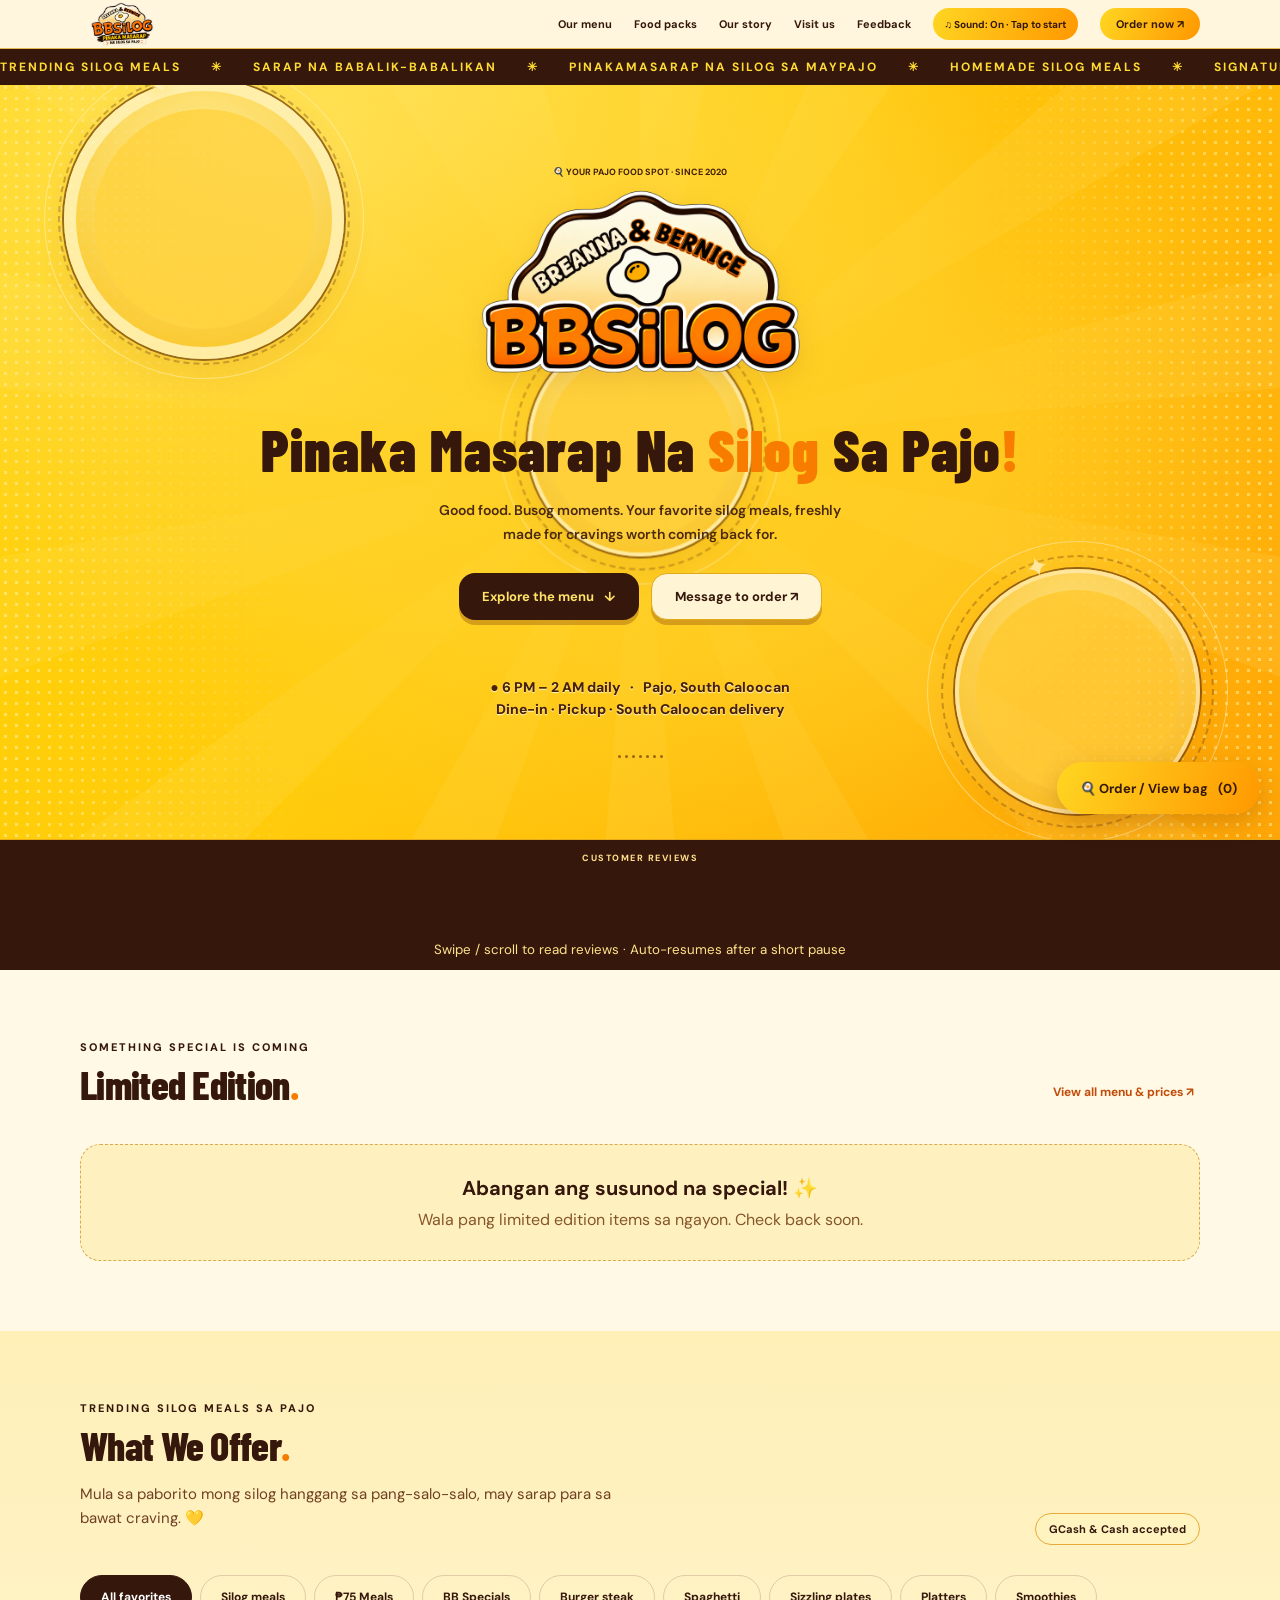
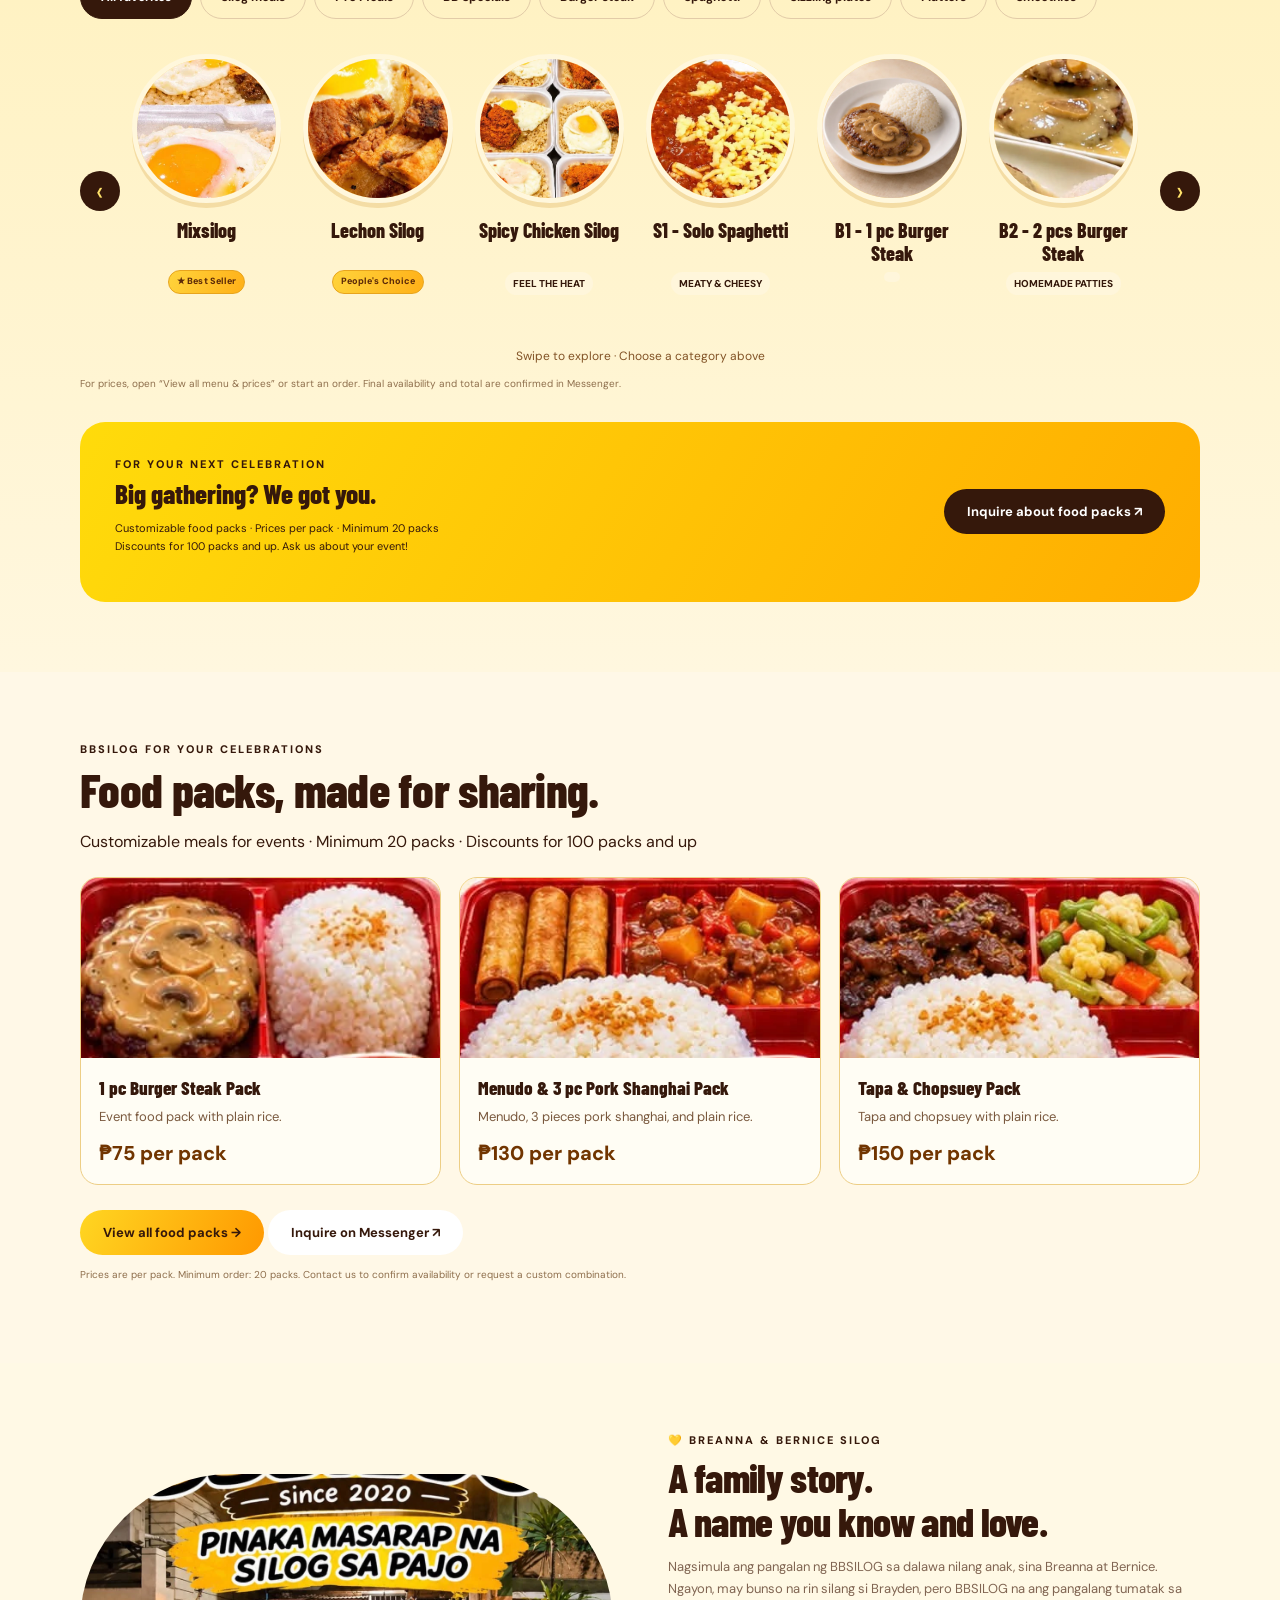
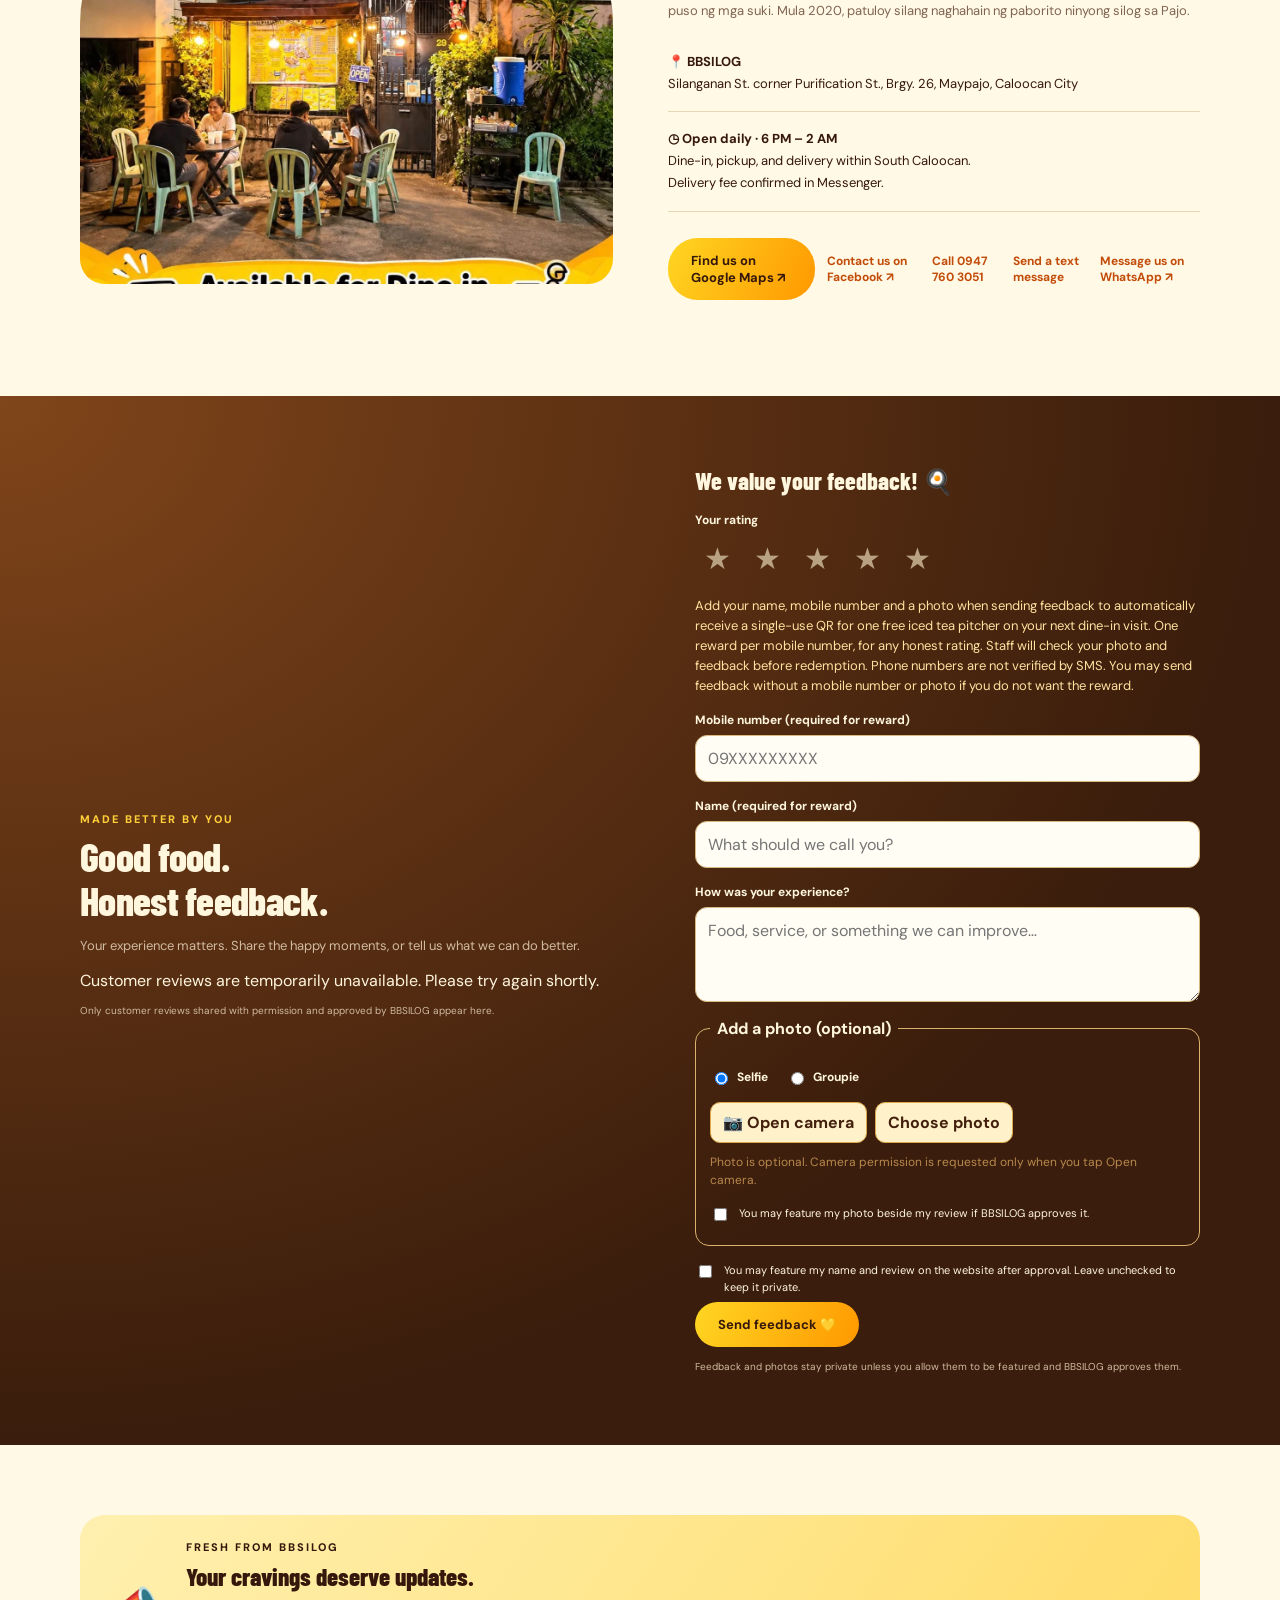
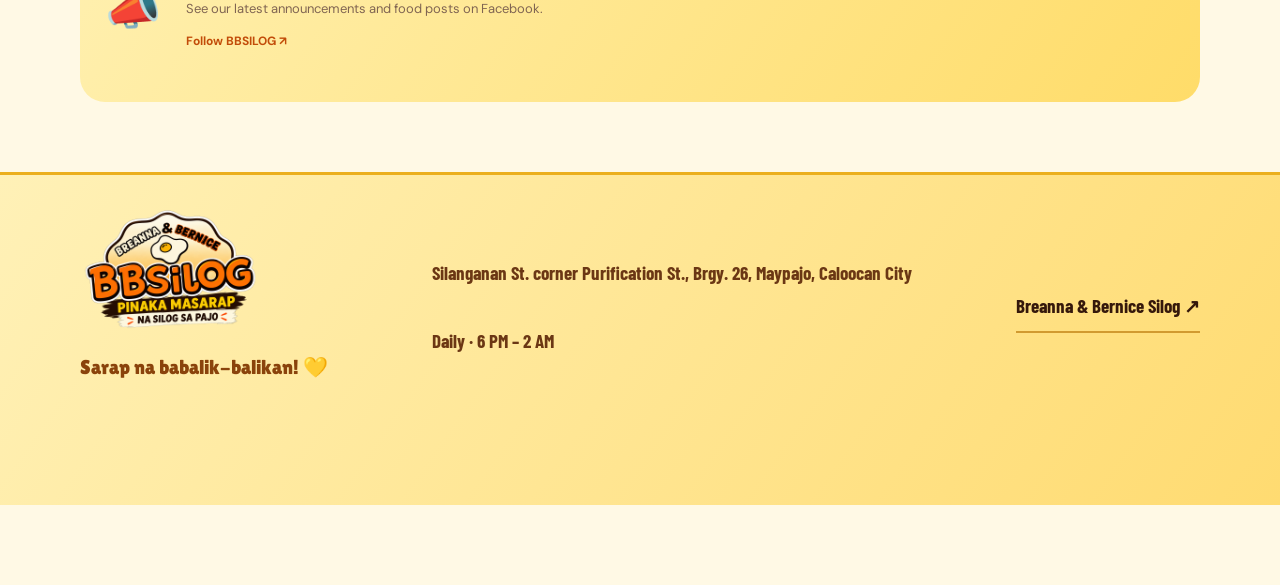
==== commit df067aa0: "fix: show cheese in sizzling double decker" ====
--- a/index.html
+++ b/index.html
@@ -135,7 +135,7 @@
 </main><footer><div class="wrap footer-inner"><div><img src="/files/bbsilog-logo-tagline.webp" alt="BBSILOG" style="width:180px;height:auto;display:block"><p>Sarap na babalik-balikan! 💛</p></div><div><a href="https://www.google.com/maps/place/BBSILOG+%F0%9F%8D%B3/@14.6415676,120.9748802,20.04z/data=!4m15!1m8!3m7!1s0x3397b5c540500b77:0x46df8634eae45051!2sSilanganan+St,+Caloocan,+Metro+Manila!3b1!8m2!3d14.6415489!4d120.9750226!16s%2Fg%2F11bx1zns6p!3m5!1s0x3397b5c9f919ed33:0xca9955718042988e!8m2!3d14.6418488!4d120.9749312!16s%2Fg%2F11jzr9ktsg?entry=ttu" target="_blank" rel="noopener">Silanganan St. corner Purification St., Brgy. 26, Maypajo, Caloocan City</a><br><br>Daily · 6 PM – 2 AM</div><a href="https://www.facebook.com/BreannaBernice.Silog" target="_blank" rel="noopener">Breanna & Bernice Silog ↗</a></div></footer>
 <button class="btn orange floating" onclick="showOrder()">🍳 Order / View bag <span id="cartCount">(0)</span></button><div class="toast" id="toast" role="status"></div>
 <div class="overlay" id="overlay"><div class="order" role="dialog" aria-modal="true" aria-labelledby="orderTitle" tabindex="-1"><div class="dialog-head"><span class="eyebrow">Let's get you busog</span><button class="close" onclick="hideOrder()" aria-label="Close order">×</button></div><h2 id="orderTitle">Your BBSILOG order 🍳</h2><p class="muted">Pili ng meals, ayusin ang order, at i-send sa Messenger—lahat dito.</p><div id="panelMenu"></div><h3 style="margin:24px 0 4px">Your order summary</h3><div id="orderItems"></div><label for="fulfillment">How would you like your order?</label><select id="fulfillment" onchange="renderDelivery()"><option>Pickup</option><option>Dine-in</option><option>Delivery</option></select><div id="delivery" hidden><p class="coverage-warning">Delivery is limited to South Caloocan, near our Pajo store. Outside this area? Please choose pickup or dine-in.</p><label for="deliveryZone">Is your address within our delivery area?</label><select id="deliveryZone" onchange="checkDeliveryZone()"><option value="">Select delivery area</option><option value="local">South Caloocan, near Pajo</option><option value="outside">Outside South Caloocan / far from Pajo</option></select><label for="address">Delivery address · South Caloocan, near Pajo only</label><textarea id="address" placeholder="House number, street, barangay, landmark"></textarea><p class="demo-note">Exact address eligibility and delivery fee must be confirmed by BBSILOG in Messenger before the order is accepted.</p></div><label for="payment">Payment method</label><select id="payment" onchange="updateGCashPayment()"><option>GCash</option><option>Cash</option></select><div id="gcashPayment" class="gcash-payment" aria-live="polite"><div class="gcash-payment-heading"><span class="gcash-icon" aria-hidden="true">G</span><b>Pay with GCash</b></div><div id="gcashQrContent"></div><p>Wait for BBSILOG to confirm availability and the final total before paying.</p></div><label for="notes">Special requests (optional)</label><input id="notes" placeholder="Tell us your requests" maxlength="250"><div class="total"><span>Food subtotal</span><span id="total">₱0</span></div><p class="demo-note">This is an order request. Staff will confirm availability, delivery fee, final total, and payment instructions. Copy the summary, then paste and send it in Messenger.</p><button class="btn orange" onclick="copyOrder()">1. Copy order summary</button><a class="btn" id="orderMessenger" hidden aria-disabled="true" tabindex="-1" onclick="guardOrderMessenger(event)" target="_blank" rel="noopener">2. Open Messenger ↗</a><p class="copy-status" id="orderCopyStatus" role="status">Complete your name and phone, then copy the order summary to unlock Messenger.</p></div></div>
-<script src="/files/menu-catalog.js?v=20261101-meals-extras"></script>
+<script src="/files/menu-catalog.js?v=20261101-double-decker-cheese"></script>
 <script>
 let cart={},soundOn=false,ctx,rating=0,previousFocus;
 
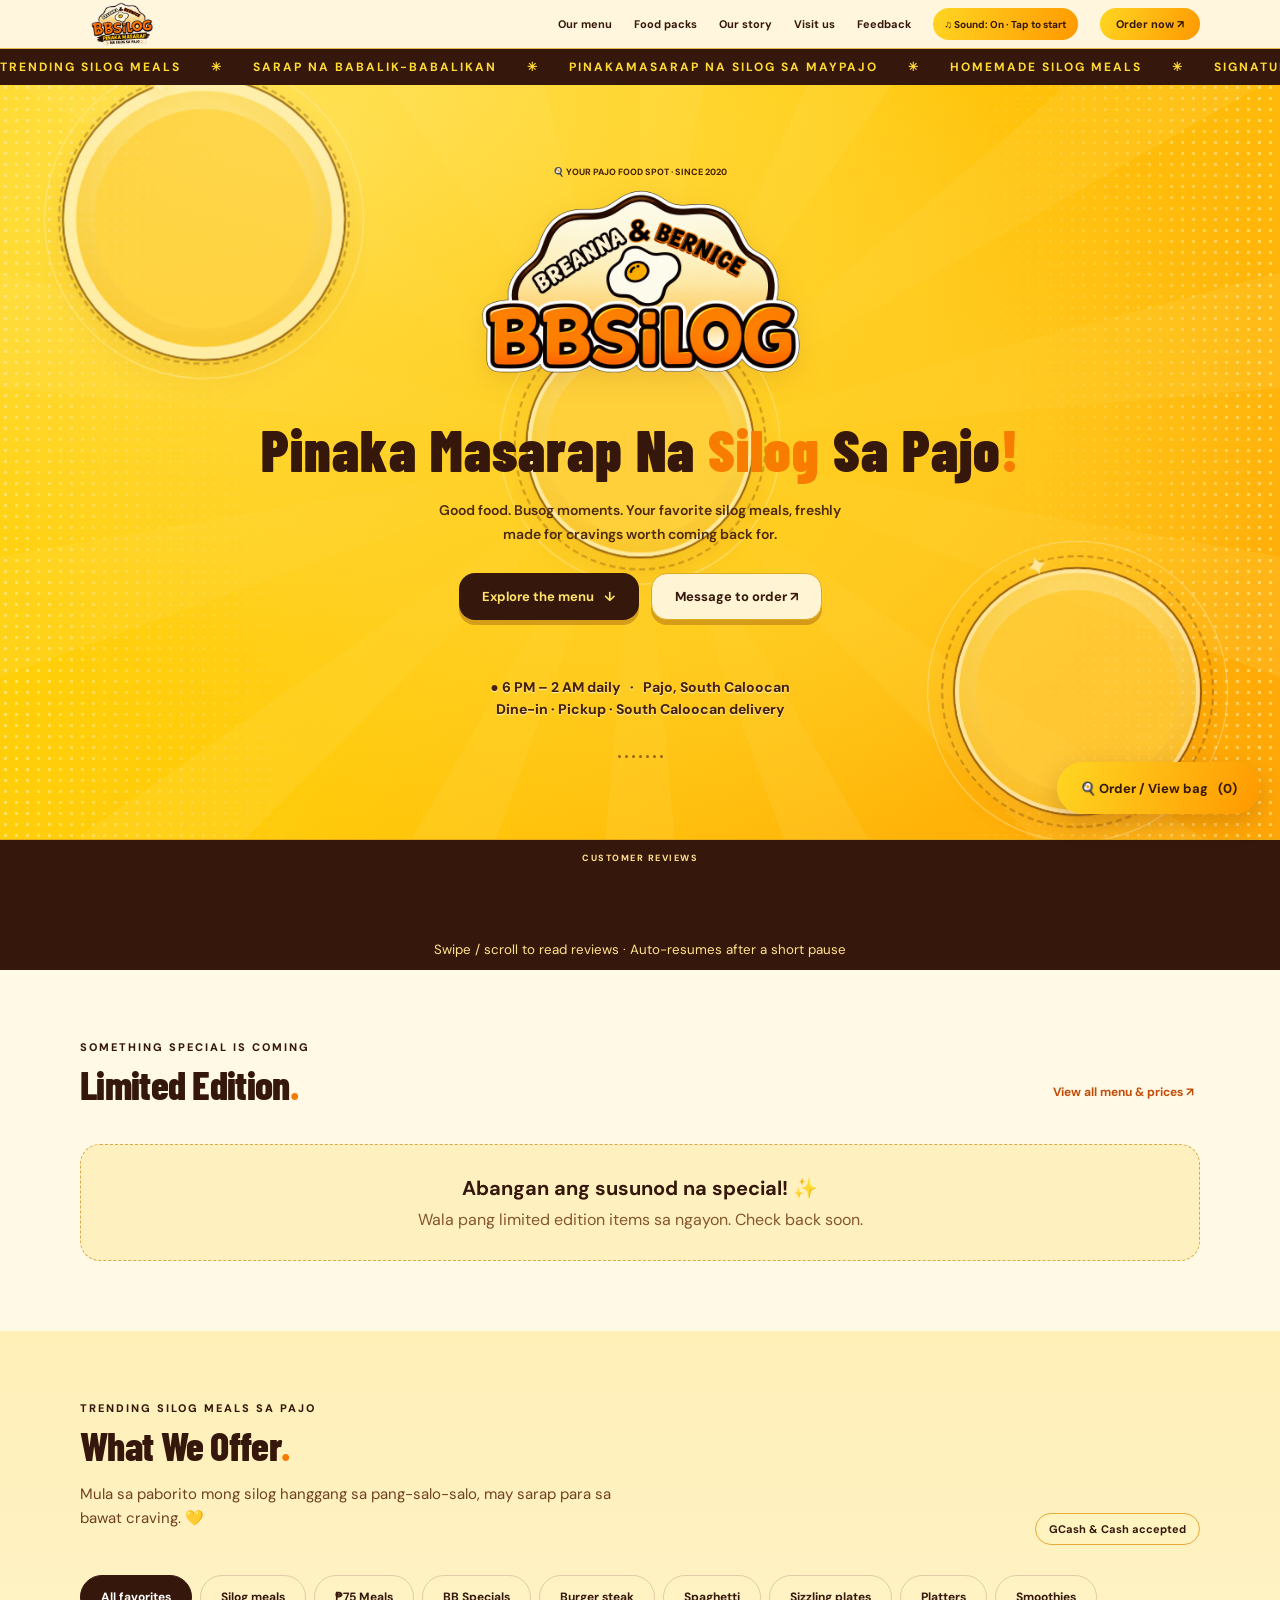
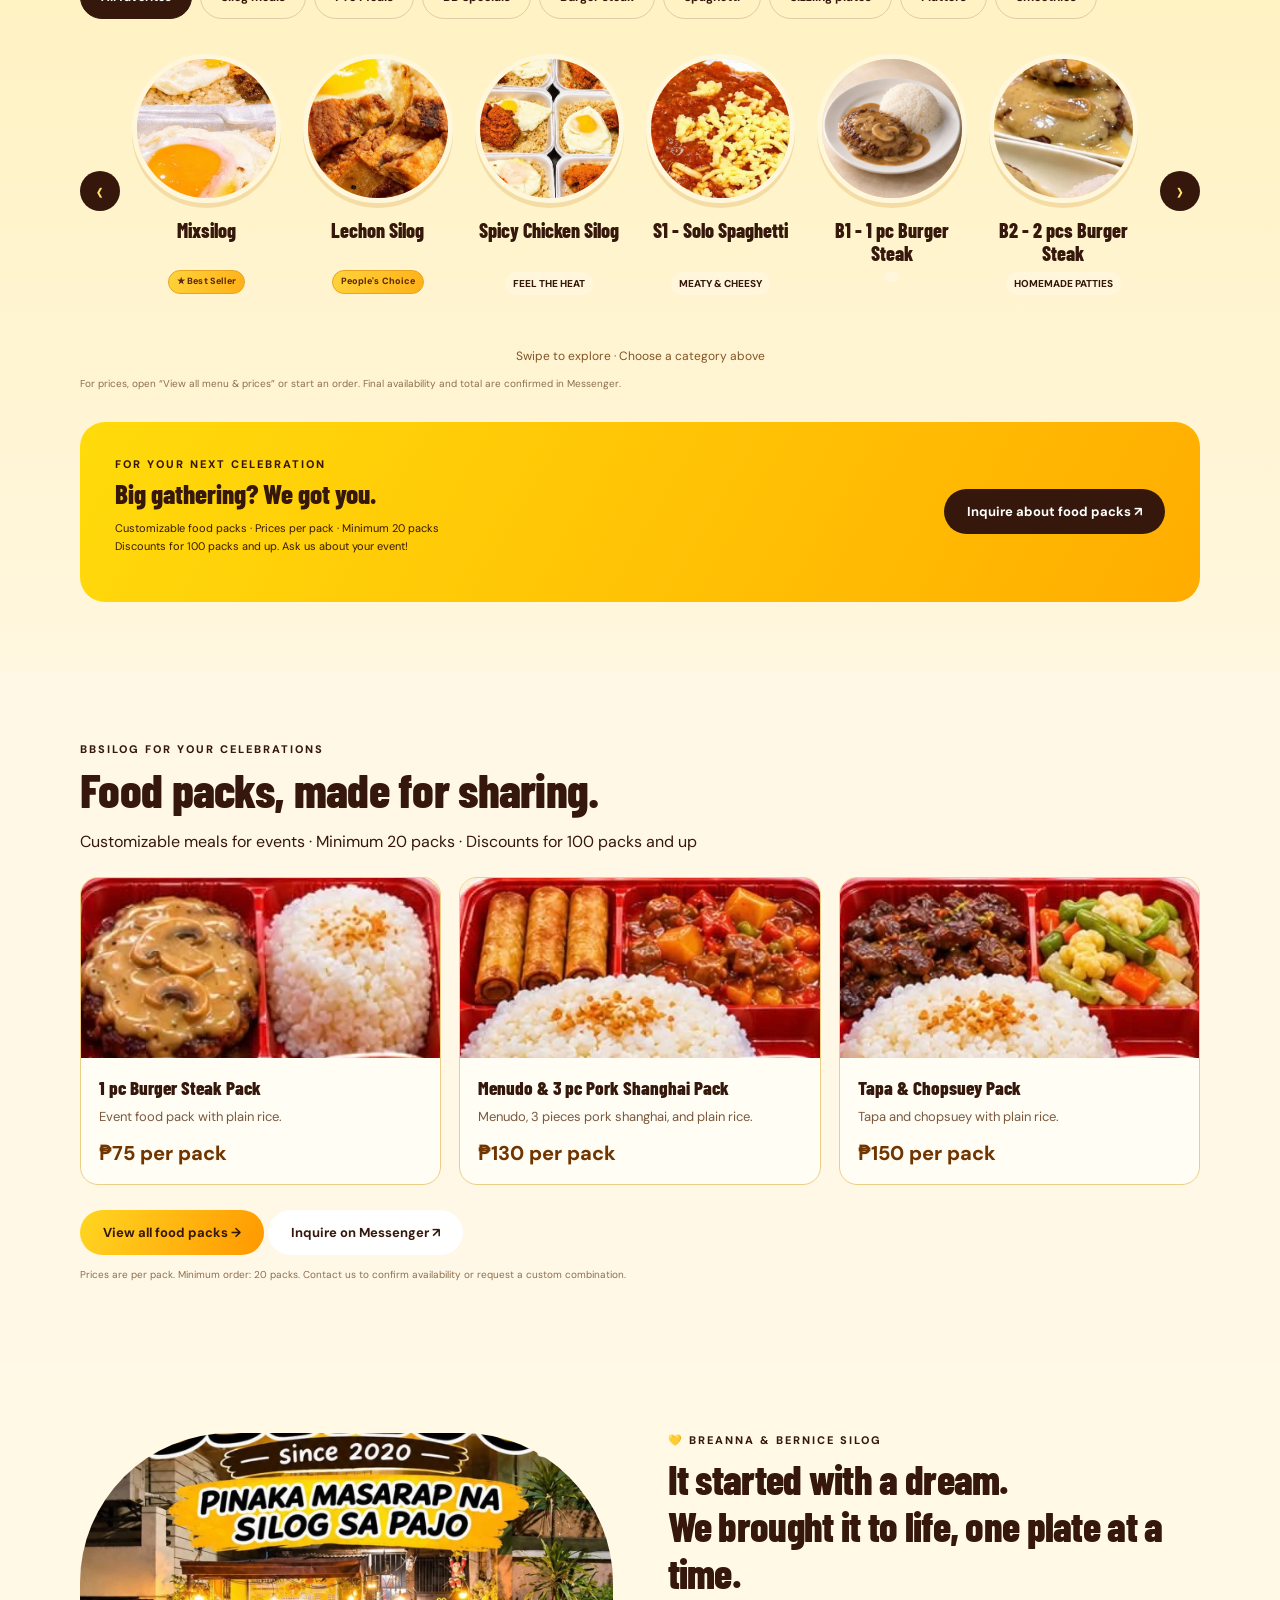
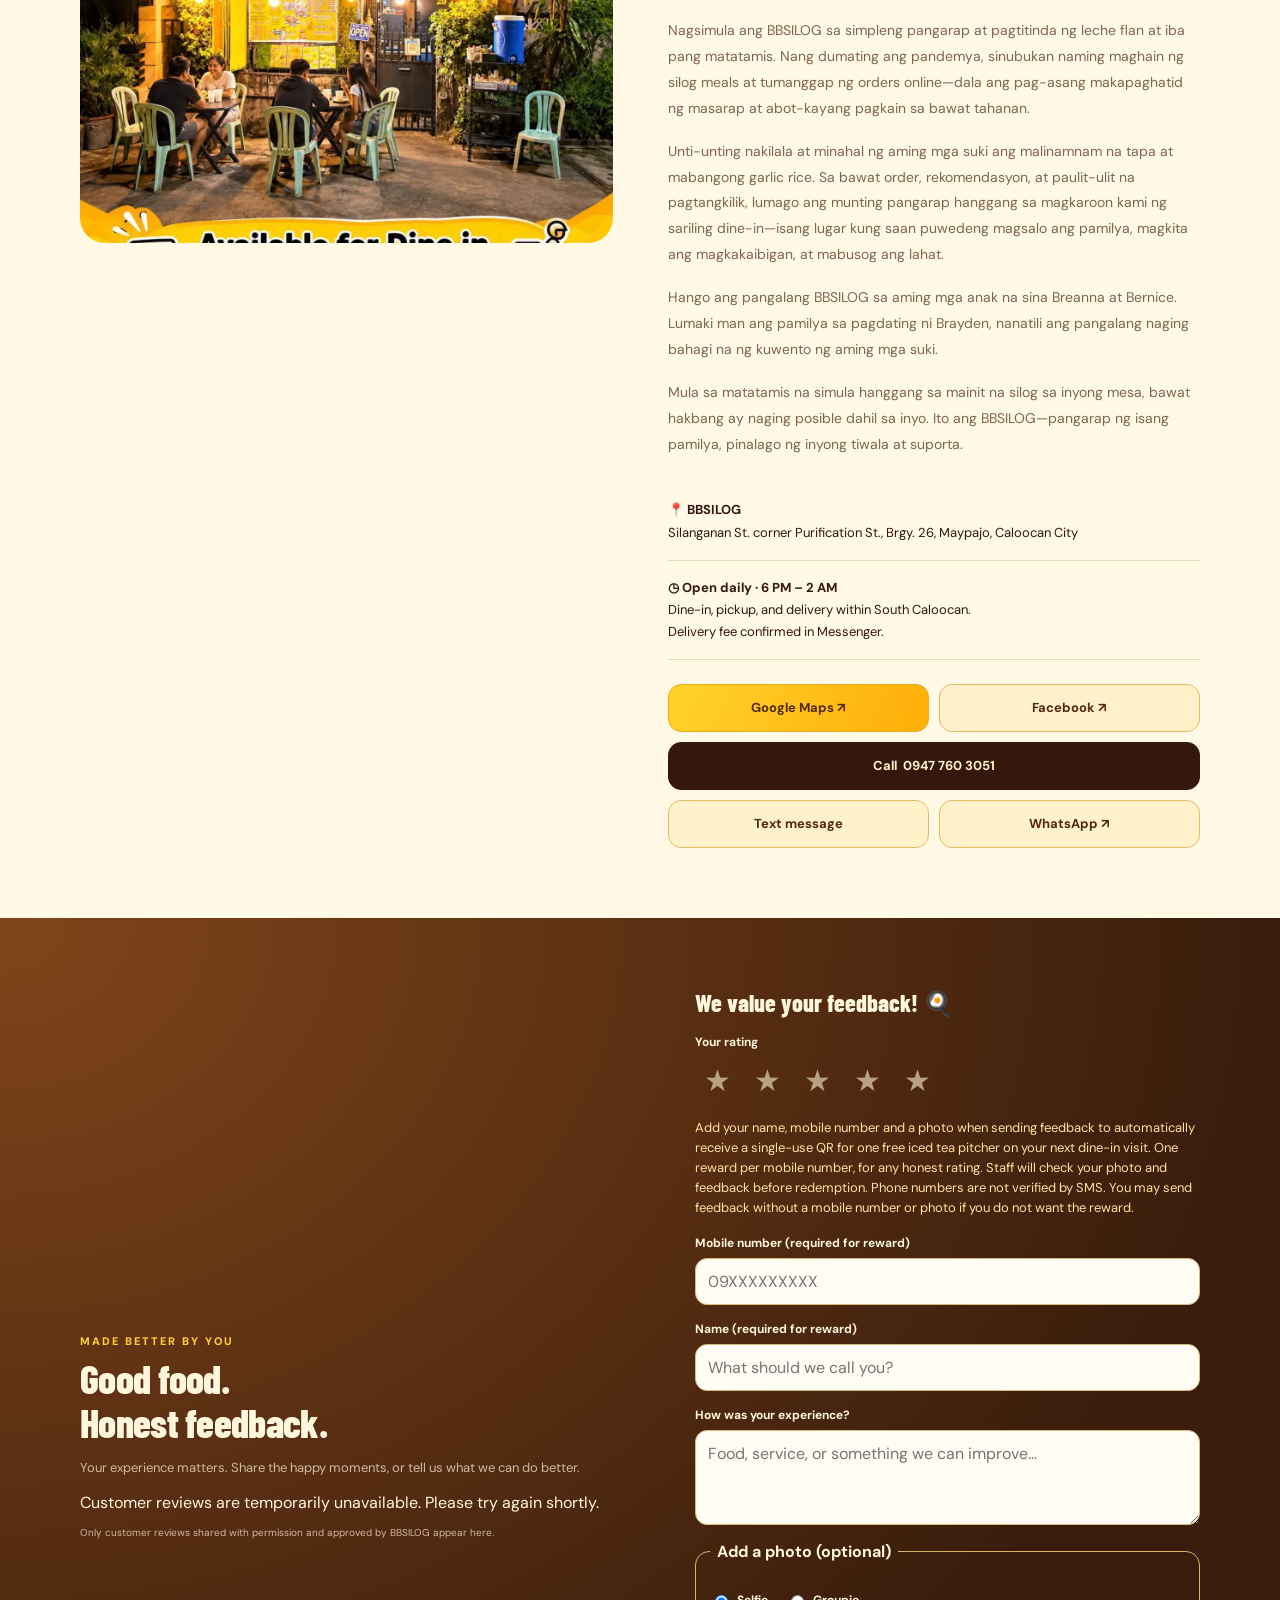
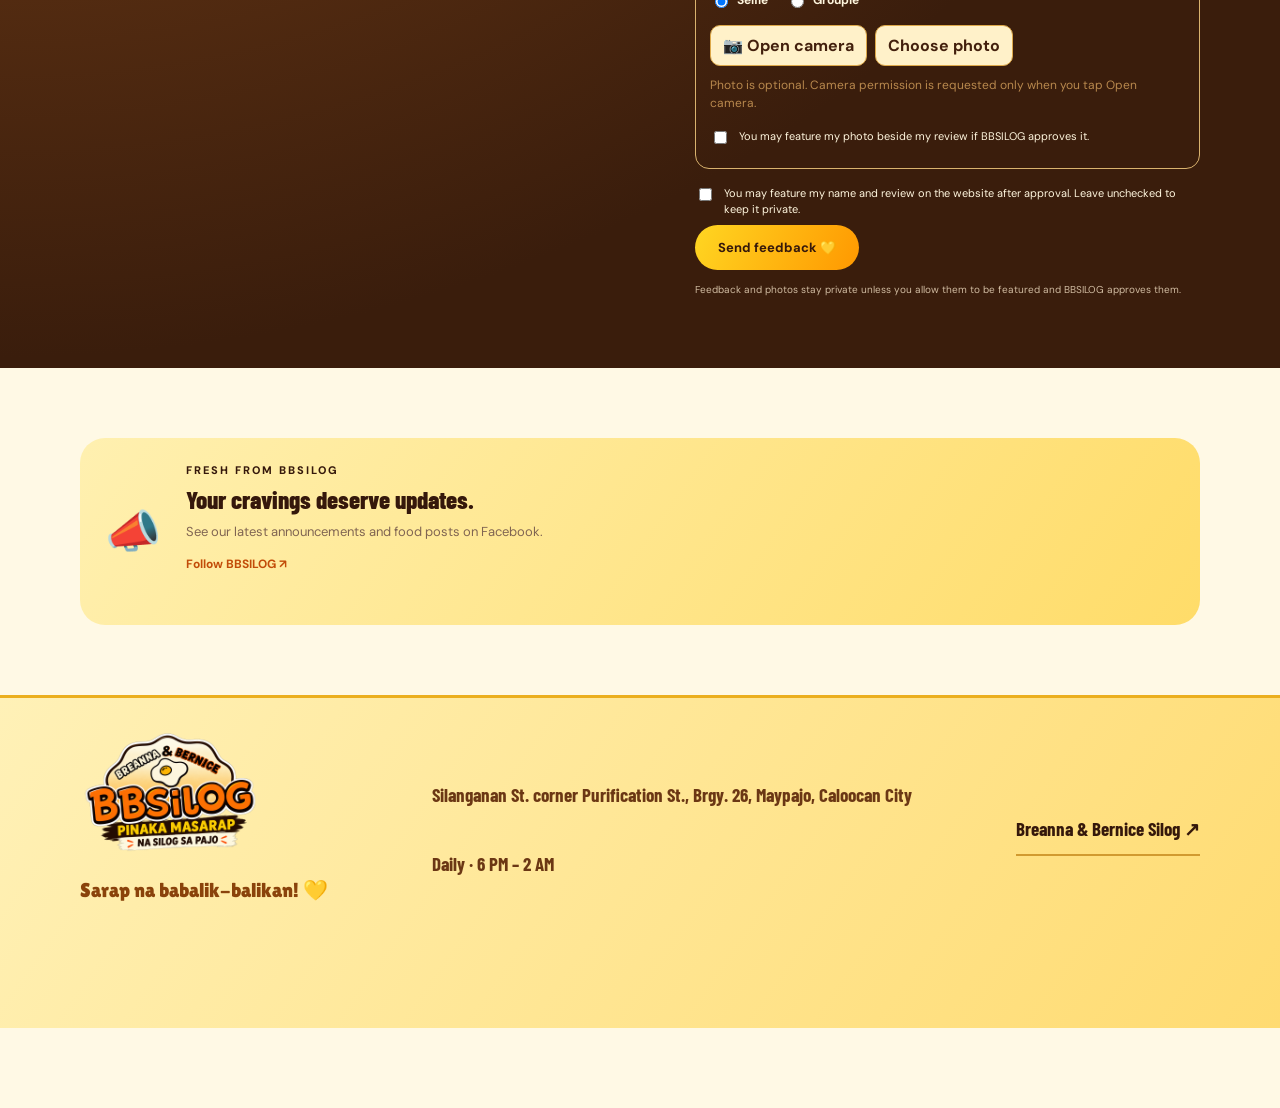
==== commit 2015b5ca: "fix: refresh family story and responsive contact buttons" ====
--- a/index.html
+++ b/index.html
@@ -122,14 +122,14 @@
 </style><link rel="stylesheet" href="/files/reviews.css?v=20261031-qr-orders">
 <link rel="stylesheet" href="/files/lyrics.css?v=20261031-scatter">
 <script src="/files/lyric-placement.js?v=20261031-scatter"></script>
-<link rel="stylesheet" href="/files/qr-orders.css?v=20261031-pitcher"><link rel="stylesheet" href="/files/menu-carousel.css?v=20261031-mobile-small"><link rel="stylesheet" href="/files/menu-catalog.css?v=20261101-packs-contact"></head><body class="design-c">
+<link rel="stylesheet" href="/files/qr-orders.css?v=20261031-pitcher"><link rel="stylesheet" href="/files/menu-carousel.css?v=20261031-mobile-small"><link rel="stylesheet" href="/files/menu-catalog.css?v=20261101-story-contact"></head><body class="design-c">
 
 <header><div class="wrap nav"><a class="brand" href="#home"><img src="/files/bbsilog-logo-tagline.webp" alt="Breanna & Bernice BBSILOG — Pinaka Masarap Na Silog Sa Pajo"></a><a href="#menu">Our menu</a><a href="#about">Our story</a><a href="#visit">Visit us</a><a href="#feedback">Feedback</a><button class="btn orange" id="musicToggle" aria-pressed="false" onclick="toggleMusic()">♫ Sound: Off</button><button class="mobile-nav-toggle" aria-label="Open navigation" aria-expanded="false" aria-controls="mobileNav" onclick="toggleMobileNav(this)">☰</button><button class="btn orange" onclick="showOrder()">Order now ↗</button></div><nav class="mobile-nav" id="mobileNav" aria-label="Mobile navigation"><a href="#menu" onclick="closeMobileNav()">Menu</a><a href="#about" onclick="closeMobileNav()">About BBSILOG</a><a href="#visit" onclick="closeMobileNav()">Location & contact</a><a href="#feedback" onclick="closeMobileNav()">Feedback</a><a href="#" onclick="closeMobileNav();showOrder();return false">Start my order ↗</a></nav></header>
 <audio id="bgMusic" src="/files/bbsilog-song.mp3" loop preload="metadata"></audio><main><div class="hero" id="home"><div class="hero-art hero-background"><div class="food-window food-slideshow photo-marquee" tabindex="0" aria-label="BBSILOG food photos"><div class="hero-photo-track"><div class="hero-photo-set"><div class="hero-photo-card"><svg viewBox="0 760 1242 820" preserveAspectRatio="xMidYMid meet" role="img" aria-label="Special Chicken Silog"><title>Special Chicken Silog</title><defs><clipPath id="hero-crop-0"><rect x="0" y="760" width="1242" height="820" /></clipPath></defs><image clip-path="url(#hero-crop-0)" href="/files/chicken.webp" width="1242" height="1844" /></svg><span>Special Chicken Silog</span></div><div class="hero-photo-card"><svg viewBox="0 940 1242 580" preserveAspectRatio="xMidYMid meet" role="img" aria-label="Chicken Adobo Silog"><title>Chicken Adobo Silog</title><defs><clipPath id="hero-crop-1"><rect x="0" y="940" width="1242" height="580" /></clipPath></defs><image clip-path="url(#hero-crop-1)" href="/files/adobo.webp" width="1242" height="1641" /></svg><span>Chicken Adobo Silog</span></div><div class="hero-photo-card"><svg viewBox="0 775 1242 670" preserveAspectRatio="xMidYMid meet" role="img" aria-label="BB’s Special Spaghetti"><title>BB’s Special Spaghetti</title><defs><clipPath id="hero-crop-2"><rect x="0" y="775" width="1242" height="670" /></clipPath></defs><image clip-path="url(#hero-crop-2)" href="/files/spaghetti.webp" width="1242" height="1849" /></svg><span>BB’s Special Spaghetti</span></div><div class="hero-photo-card"><svg viewBox="640 500 490 210" preserveAspectRatio="xMidYMid meet" role="img" aria-label="Tapa & Chopsuey Pack"><title>Tapa & Chopsuey Pack</title><defs><clipPath id="hero-crop-3"><rect x="640" y="500" width="490" height="210" /></clipPath></defs><image clip-path="url(#hero-crop-3)" href="/files/packs.webp" width="1242" height="1851" /></svg><span>Tapa & Chopsuey Pack</span></div><div class="hero-photo-card"><svg viewBox="30 852 390 168" preserveAspectRatio="xMidYMid meet" role="img" aria-label="Chicken & Spaghetti Pack"><title>Chicken & Spaghetti Pack</title><defs><clipPath id="hero-crop-4"><rect x="30" y="852" width="390" height="168" /></clipPath></defs><image clip-path="url(#hero-crop-4)" href="/files/packs.webp" width="1242" height="1851" /></svg><span>Chicken & Spaghetti Pack</span></div></div><div class="hero-photo-set" aria-hidden="true"><div class="hero-photo-card"><svg viewBox="0 760 1242 820" preserveAspectRatio="xMidYMid meet" role="img" aria-label="Special Chicken Silog"><title>Special Chicken Silog</title><defs><clipPath id="hero-crop-0"><rect x="0" y="760" width="1242" height="820" /></clipPath></defs><image clip-path="url(#hero-crop-0)" href="/files/chicken.webp" width="1242" height="1844" /></svg><span>Special Chicken Silog</span></div><div class="hero-photo-card"><svg viewBox="0 940 1242 580" preserveAspectRatio="xMidYMid meet" role="img" aria-label="Chicken Adobo Silog"><title>Chicken Adobo Silog</title><defs><clipPath id="hero-crop-1"><rect x="0" y="940" width="1242" height="580" /></clipPath></defs><image clip-path="url(#hero-crop-1)" href="/files/adobo.webp" width="1242" height="1641" /></svg><span>Chicken Adobo Silog</span></div><div class="hero-photo-card"><svg viewBox="0 775 1242 670" preserveAspectRatio="xMidYMid meet" role="img" aria-label="BB’s Special Spaghetti"><title>BB’s Special Spaghetti</title><defs><clipPath id="hero-crop-2"><rect x="0" y="775" width="1242" height="670" /></clipPath></defs><image clip-path="url(#hero-crop-2)" href="/files/spaghetti.webp" width="1242" height="1849" /></svg><span>BB’s Special Spaghetti</span></div><div class="hero-photo-card"><svg viewBox="640 500 490 210" preserveAspectRatio="xMidYMid meet" role="img" aria-label="Tapa & Chopsuey Pack"><title>Tapa & Chopsuey Pack</title><defs><clipPath id="hero-crop-3"><rect x="640" y="500" width="490" height="210" /></clipPath></defs><image clip-path="url(#hero-crop-3)" href="/files/packs.webp" width="1242" height="1851" /></svg><span>Tapa & Chopsuey Pack</span></div><div class="hero-photo-card"><svg viewBox="30 852 390 168" preserveAspectRatio="xMidYMid meet" role="img" aria-label="Chicken & Spaghetti Pack"><title>Chicken & Spaghetti Pack</title><defs><clipPath id="hero-crop-4"><rect x="30" y="852" width="390" height="168" /></clipPath></defs><image clip-path="url(#hero-crop-4)" href="/files/packs.webp" width="1242" height="1851" /></svg><span>Chicken & Spaghetti Pack</span></div></div></div></div></div><div class="hero-wash" aria-hidden="true"></div><div class="wrap hero-grid"><div><span class="pill">🍳 YOUR PAJO FOOD SPOT · SINCE 2020</span><img class="hero-brand-mark" src="/files/bbsilog-hero-logo-clean.webp" alt="Breanna & Bernice BBSILOG"><h1>Pinaka Masarap <br>Na <span>Silog</span> <br>Sa Pajo<span>!</span></h1><p>Good food. Busog moments. Your favorite silog meals, freshly made for cravings worth coming back for.</p><div class="actions"><a class="btn" href="#menu">Explore the menu <span>↓</span></a><button class="btn light" onclick="showOrder()">Message to order ↗</button></div><div class="small">● 6 PM – 2 AM daily &nbsp; · &nbsp; Pajo, South Caloocan<br>Dine-in · Pickup · South Caloocan delivery</div><div class="beat-indicator" aria-hidden="true"><i></i><i></i><i></i><i></i><i></i><i></i><i></i></div><div class="hero-media-controls"><button class="btn light gallery-toggle" aria-pressed="false" onclick="toggleGallery(this)">Pause photos Ⅱ</button></div></div><div class="original-food-hero"><img src="/files/mix.webp" alt="BBSILOG Mixsilog"><div class="original-note"><small>A little bit of everything</small>Meet your Mixsilog. 💛</div></div><div class="hero-gallery"><div class="hero-dish main-dish"><video class="hero-clip" src="/files/hero-part-one.mp4" muted autoplay loop playsinline preload="metadata" aria-label="BBSILOG food video, first half"></video></div><div class="hero-dish second-dish"><video class="hero-clip" src="/files/hero-part-two.mp4" muted autoplay loop playsinline preload="metadata" aria-label="BBSILOG food video, second half"></video></div><div class="hero-dish third-dish"><video class="hero-clip" src="/files/hero-part-three.mp4" muted autoplay loop playsinline preload="metadata" aria-label="BBSILOG food video, middle segment"></video></div></div></div></div>
 <div class="ticker" tabindex="0" aria-label="BBSILOG taglines"><div class="ticker-track"><div class="ticker-copy">TRENDING SILOG MEALS <span>✳</span> SARAP NA BABALIK-BABALIKAN <span>✳</span> PINAKAMASARAP NA SILOG SA MAYPAJO <span>✳</span> HOMEMADE SILOG MEALS <span>✳</span> SIGNATURE GARLIC RICE <span>✳</span> SIGNATURE GRAVY <span>✳</span></div><div class="ticker-copy" aria-hidden="true">TRENDING SILOG MEALS <span>✳</span> SARAP NA BABALIK-BABALIKAN <span>✳</span> PINAKAMASARAP NA SILOG SA MAYPAJO <span>✳</span> HOMEMADE SILOG MEALS <span>✳</span> SIGNATURE GARLIC RICE <span>✳</span> SIGNATURE GRAVY <span>✳</span></div></div></div>
 <section class="front-feedback" aria-labelledby="frontFeedbackTitle"><div class="wrap"><div class="front-feedback-head"><div><div class="eyebrow">💛 From our customers</div><h2 id="frontFeedbackTitle">Sarap na binabalik-balikan.</h2></div><a class="view" href="#feedback">Share your experience ↗</a></div><div id="frontReviewCards" class="front-review-cards"><div class="front-review-placeholder"><span aria-hidden="true">❝</span><div><b>Your happy BBSILOG moments, right here.</b><p>Featured customer reviews will appear here once approved, with permission to publish.</p><small>Preview: no actual customer reviews added yet.</small></div></div></div></div></section><section><div class="wrap"><div class="section-head"><div><div class="eyebrow">Find your craving</div><h2>Featured menu<span style="color:var(--orange)">.</span></h2></div><button class="view" onclick="openFullMenu()">View all menu & prices ↗</button></div><div class="carousel-shell"><button class="arrow prev" aria-label="Previous menu categories" onclick="slide(-1)">‹</button><div class="carousel" id="carousel"></div><button class="arrow next" aria-label="Next menu categories" onclick="slide(1)">›</button></div></div></section>
 <section class="menu-section" id="menu"><div class="wrap"><div class="section-head"><div><div class="eyebrow">Trending silog meals sa Pajo</div><h2>What We Offer<span style="color:var(--orange)">.</span></h2><p class="muted">Mula sa paborito mong silog hanggang sa pang-salo-salo, may sarap para sa bawat craving. 💛</p></div><span class="pill">GCash & Cash accepted</span></div><div class="filters" id="filters"></div><div class="grid" id="menuGrid"></div><p class="demo-note">For prices, open “View all menu & prices” or start an order. Final availability and total are confirmed in Messenger.</p><div class="pack"><div><div class="eyebrow">For your next celebration</div><h3>Big gathering? We got you.</h3><p class="small">Customizable food packs · Prices per pack · Minimum 20 packs<br>Discounts for 100 packs and up. Ask us about your event!</p></div><a class="btn" href="https://m.me/bbsilog.tapsilogan" target="_blank" rel="noopener">Inquire about food packs ↗</a></div></div></section>
-<section id="about"><div class="wrap split"><img class="store-img" src="/files/store.webp" alt="BBSilog storefront poster with outdoor dining"><div><div class="eyebrow">💛 Breanna & Bernice Silog</div><h2>A family story.<br>A name you know and love.</h2><p class="muted">Nagsimula ang pangalan ng BBSILOG sa dalawa nilang anak, sina Breanna at Bernice. Ngayon, may bunso na rin silang si Brayden, pero BBSILOG na ang pangalang tumatak sa puso ng mga suki. Mula 2020, patuloy silang naghahain ng paborito ninyong silog sa Pajo.</p><div id="visit" class="info-line"><b>📍 BBSILOG</b><a href="https://www.google.com/maps/place/BBSILOG+%F0%9F%8D%B3/@14.6415676,120.9748802,20.04z/data=!4m15!1m8!3m7!1s0x3397b5c540500b77:0x46df8634eae45051!2sSilanganan+St,+Caloocan,+Metro+Manila!3b1!8m2!3d14.6415489!4d120.9750226!16s%2Fg%2F11bx1zns6p!3m5!1s0x3397b5c9f919ed33:0xca9955718042988e!8m2!3d14.6418488!4d120.9749312!16s%2Fg%2F11jzr9ktsg?entry=ttu" target="_blank" rel="noopener">Silanganan St. corner Purification St., Brgy. 26, Maypajo, Caloocan City</a></div><div class="info-line"><b>◷ Open daily · 6 PM – 2 AM</b>Dine-in, pickup, and delivery within South Caloocan.<br>Delivery fee confirmed in Messenger.</div><div class="actions"><a class="btn orange" href="https://www.google.com/maps/place/BBSILOG+%F0%9F%8D%B3/@14.6415676,120.9748802,20.04z/data=!4m15!1m8!3m7!1s0x3397b5c540500b77:0x46df8634eae45051!2sSilanganan+St,+Caloocan,+Metro+Manila!3b1!8m2!3d14.6415489!4d120.9750226!16s%2Fg%2F11bx1zns6p!3m5!1s0x3397b5c9f919ed33:0xca9955718042988e!8m2!3d14.6418488!4d120.9749312!16s%2Fg%2F11jzr9ktsg?entry=ttu" target="_blank" rel="noopener">Find us on Google Maps ↗</a><a class="view" href="https://www.facebook.com/bbsilog.tapsilogan" target="_blank" rel="noopener">Contact us on Facebook ↗</a><a class="view" href="tel:+639477603051">Call 0947 760 3051</a><a class="view" href="sms:+639477603051">Send a text message</a><a class="view" href="https://wa.me/639477603051" target="_blank" rel="noopener">Message us on WhatsApp ↗</a></div></div></div></section>
+<section id="about"><div class="wrap split"><figure class="about-photo"><img class="store-img" src="/files/store.webp" alt="BBSilog storefront poster with outdoor dining"></figure><div><div class="eyebrow">💛 Breanna & Bernice Silog</div><h2>It started with a dream.<br>We brought it to life, one plate at a time.</h2><div class="about-story-copy"><p class="muted">Nagsimula ang BBSILOG sa simpleng pangarap at pagtitinda ng leche flan at iba pang matatamis. Nang dumating ang pandemya, sinubukan naming maghain ng silog meals at tumanggap ng orders online—dala ang pag-asang makapaghatid ng masarap at abot-kayang pagkain sa bawat tahanan.</p><p class="muted">Unti-unting nakilala at minahal ng aming mga suki ang malinamnam na tapa at mabangong garlic rice. Sa bawat order, rekomendasyon, at paulit-ulit na pagtangkilik, lumago ang munting pangarap hanggang sa magkaroon kami ng sariling dine-in—isang lugar kung saan puwedeng magsalo ang pamilya, magkita ang magkakaibigan, at mabusog ang lahat.</p><p class="muted">Hango ang pangalang BBSILOG sa aming mga anak na sina Breanna at Bernice. Lumaki man ang pamilya sa pagdating ni Brayden, nanatili ang pangalang naging bahagi na ng kuwento ng aming mga suki.</p><p class="muted">Mula sa matatamis na simula hanggang sa mainit na silog sa inyong mesa, bawat hakbang ay naging posible dahil sa inyo. Ito ang BBSILOG—pangarap ng isang pamilya, pinalago ng inyong tiwala at suporta.</p></div><div id="visit" class="info-line"><b>📍 BBSILOG</b><a href="https://www.google.com/maps/place/BBSILOG+%F0%9F%8D%B3/@14.6415676,120.9748802,20.04z/data=!4m15!1m8!3m7!1s0x3397b5c540500b77:0x46df8634eae45051!2sSilanganan+St,+Caloocan,+Metro+Manila!3b1!8m2!3d14.6415489!4d120.9750226!16s%2Fg%2F11bx1zns6p!3m5!1s0x3397b5c9f919ed33:0xca9955718042988e!8m2!3d14.6418488!4d120.9749312!16s%2Fg%2F11jzr9ktsg?entry=ttu" target="_blank" rel="noopener">Silanganan St. corner Purification St., Brgy. 26, Maypajo, Caloocan City</a></div><div class="info-line"><b>◷ Open daily · 6 PM – 2 AM</b>Dine-in, pickup, and delivery within South Caloocan.<br>Delivery fee confirmed in Messenger.</div><div class="actions about-contact-actions" aria-label="Contact BBSILOG"><a class="contact-link contact-map" href="https://www.google.com/maps/place/BBSILOG+%F0%9F%8D%B3/@14.6415676,120.9748802,20.04z/data=!4m15!1m8!3m7!1s0x3397b5c540500b77:0x46df8634eae45051!2sSilanganan+St,+Caloocan,+Metro+Manila!3b1!8m2!3d14.6415489!4d120.9750226!16s%2Fg%2F11bx1zns6p!3m5!1s0x3397b5c9f919ed33:0xca9955718042988e!8m2!3d14.6418488!4d120.9749312!16s%2Fg%2F11jzr9ktsg?entry=ttu" target="_blank" rel="noopener">Google Maps ↗</a><a class="contact-link" href="https://www.facebook.com/bbsilog.tapsilogan" target="_blank" rel="noopener">Facebook ↗</a><a class="contact-link contact-phone" href="tel:+639477603051">Call <span>0947 760 3051</span></a><a class="contact-link" href="sms:+639477603051">Text message</a><a class="contact-link" href="https://wa.me/639477603051" target="_blank" rel="noopener">WhatsApp ↗</a></div></div></div></section>
 <section class="reviews" id="feedback"><div class="wrap review-grid"><div><div class="eyebrow" style="color:#ffcf39">Made better by you</div><h2>Good food.<br>Honest feedback.</h2><p class="muted" style="color:#d0bba1">Your experience matters. Share the happy moments, or tell us what we can do better.</p><div id="publicReviews"><p class="review-status">Loading customer reviews…</p></div><p class="demo-note" style="color:#d0bba1">Only customer reviews shared with permission and approved by BBSILOG appear here.</p></div><form class="feedback" onsubmit="feedbackDemo(event)"><h3 style="font-size:24px;margin:0">We value your feedback! 🍳</h3><label>Your rating</label><div class="star-buttons" role="group" aria-label="Choose a rating"><button type="button" onclick="rate(1)" aria-label="1 star">★</button><button type="button" onclick="rate(2)" aria-label="2 stars">★</button><button type="button" onclick="rate(3)" aria-label="3 stars">★</button><button type="button" onclick="rate(4)" aria-label="4 stars">★</button><button type="button" onclick="rate(5)" aria-label="5 stars">★</button></div><p class="reward-info">Add your name, mobile number and a photo when sending feedback to automatically receive a single-use QR for one free iced tea pitcher on your next dine-in visit. One reward per mobile number, for any honest rating. Staff will check your photo and feedback before redemption. Phone numbers are not verified by SMS. You may send feedback without a mobile number or photo if you do not want the reward.</p><label for="rewardPhone">Mobile number (required for reward)</label><input id="rewardPhone" type="tel" inputmode="tel" autocomplete="tel" maxlength="16" placeholder="09XXXXXXXXX"><label for="name">Name (required for reward)</label><input id="name" placeholder="What should we call you?" maxlength="80"><label for="feedbackText">How was your experience?</label><textarea id="feedbackText" required maxlength="2000" placeholder="Food, service, or something we can improve…"></textarea><fieldset class="photo-choice"><legend>Add a photo (optional)</legend><div class="photo-layout-options"><label><input type="radio" name="photoLayout" value="selfie" checked> Selfie</label><label><input type="radio" name="photoLayout" value="groupie"> Groupie</label></div><div class="photo-actions"><button type="button" class="photo-action" id="openCamera">📷 Open camera</button><button type="button" class="photo-action" id="choosePhoto">Choose photo</button><button type="button" class="photo-action" id="capturePhoto" hidden>Take photo</button></div><video id="feedbackCamera" playsinline muted hidden aria-label="Camera preview"></video><div id="photoPreview" class="photo-preview" hidden></div><button type="button" class="photo-remove" id="removePhoto" hidden>Remove photo</button><p id="photoStatus" class="photo-status" role="status"></p><input id="photoFile" type="file" accept="image/*" hidden><label class="check"><input type="checkbox" id="photoConsent">You may feature my photo beside my review if BBSILOG approves it.</label></fieldset><label class="check"><input type="checkbox" id="consent">You may feature my name and review on the website after approval. Leave unchecked to keep it private.</label><button class="btn orange" type="submit">Send feedback 💛</button><div class="demo-note" style="color:#d0bba1">Feedback and photos stay private unless you allow them to be featured and BBSILOG approves them.</div></form></div></section>
 <section><div class="wrap"><div class="updates"><div class="icon">📣</div><div><div class="eyebrow">Fresh from BBSILOG</div><h3 style="font-size:25px;margin:7px 0">Your cravings deserve updates.</h3><p class="muted" style="margin:0">See our latest announcements and food posts on Facebook.</p><a class="view" style="display:inline-block;margin-top:13px" href="https://www.facebook.com/bbsilog.tapsilogan" target="_blank" rel="noopener">Follow BBSILOG ↗</a></div></div></div></section>
 </main><footer><div class="wrap footer-inner"><div><img src="/files/bbsilog-logo-tagline.webp" alt="BBSILOG" style="width:180px;height:auto;display:block"><p>Sarap na babalik-balikan! 💛</p></div><div><a href="https://www.google.com/maps/place/BBSILOG+%F0%9F%8D%B3/@14.6415676,120.9748802,20.04z/data=!4m15!1m8!3m7!1s0x3397b5c540500b77:0x46df8634eae45051!2sSilanganan+St,+Caloocan,+Metro+Manila!3b1!8m2!3d14.6415489!4d120.9750226!16s%2Fg%2F11bx1zns6p!3m5!1s0x3397b5c9f919ed33:0xca9955718042988e!8m2!3d14.6418488!4d120.9749312!16s%2Fg%2F11jzr9ktsg?entry=ttu" target="_blank" rel="noopener">Silanganan St. corner Purification St., Brgy. 26, Maypajo, Caloocan City</a><br><br>Daily · 6 PM – 2 AM</div><a href="https://www.facebook.com/BreannaBernice.Silog" target="_blank" rel="noopener">Breanna & Bernice Silog ↗</a></div></footer>
--- a/files/menu-catalog.css
+++ b/files/menu-catalog.css
@@ -7,3 +7,20 @@
 
 .food-pack-card .food-pack-price{font-size:20px;font-weight:800;color:#713500;margin-top:13px;line-height:1.3}
 #about .actions .view{min-height:44px;display:inline-flex;align-items:center}
+#about .split{align-items:start}
+#about .split>div{min-width:0}
+#about .about-photo{margin:0;position:sticky;top:88px}
+#about .about-photo .store-img{display:block;width:100%}
+#about h2{font-size:clamp(30px,3.2vw,42px);line-height:1.15;text-wrap:balance}
+#about .about-story-copy{margin:22px 0 26px}
+#about .about-story-copy p{font-size:14px;line-height:1.85;margin:0 0 17px}
+#about .about-story-copy p:last-child{margin-bottom:0}
+#about .about-contact-actions{display:grid;grid-template-columns:repeat(2,minmax(0,1fr));gap:10px;justify-content:stretch;align-items:stretch;margin:24px 0 0}
+#about .contact-link{display:flex;align-items:center;justify-content:center;gap:6px;min-height:48px;min-width:0;padding:12px 14px;border:1px solid #e4ba68;border-radius:13px;background:#fff1ca;color:#542a0c;font-size:13px;font-weight:700;line-height:1.4;text-align:center;text-decoration:none}
+#about .contact-link:hover{background:#ffe19a;border-color:#bd761b}
+#about .contact-link:focus-visible{outline:3px solid #9a4a0a;outline-offset:3px}
+#about .contact-map{background:linear-gradient(115deg,#ffd32b,#ffad08);border-color:#edac1e}
+#about .contact-phone{grid-column:1/-1;background:#35180b;color:#fff1c9;border-color:#35180b}
+#about .contact-phone:hover{background:#583014;color:#fff7dd}
+#about .contact-phone span{white-space:nowrap}
+@media(max-width:800px){#about .about-photo{position:static}#about .about-story-copy p{font-size:15px;line-height:1.8}#about .about-contact-actions{max-width:none}#about .contact-link{min-height:48px;font-size:14px}}
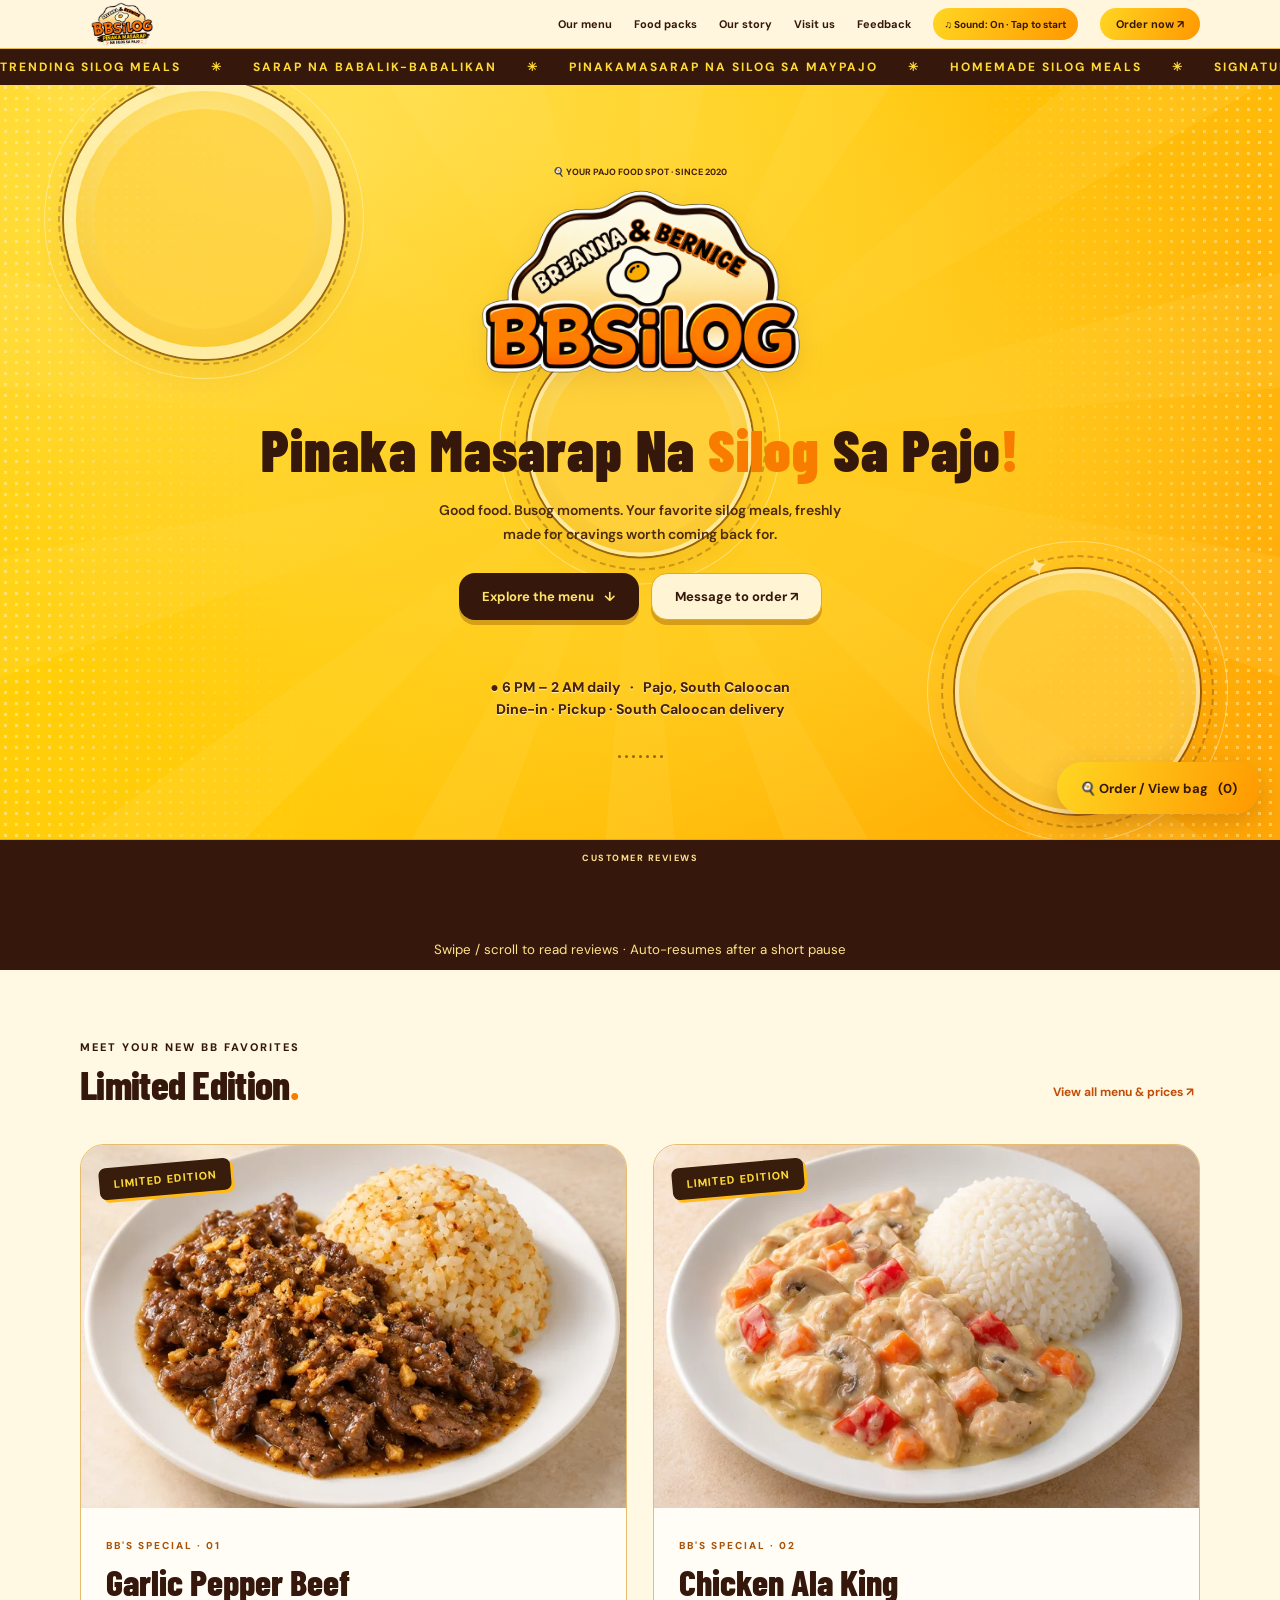
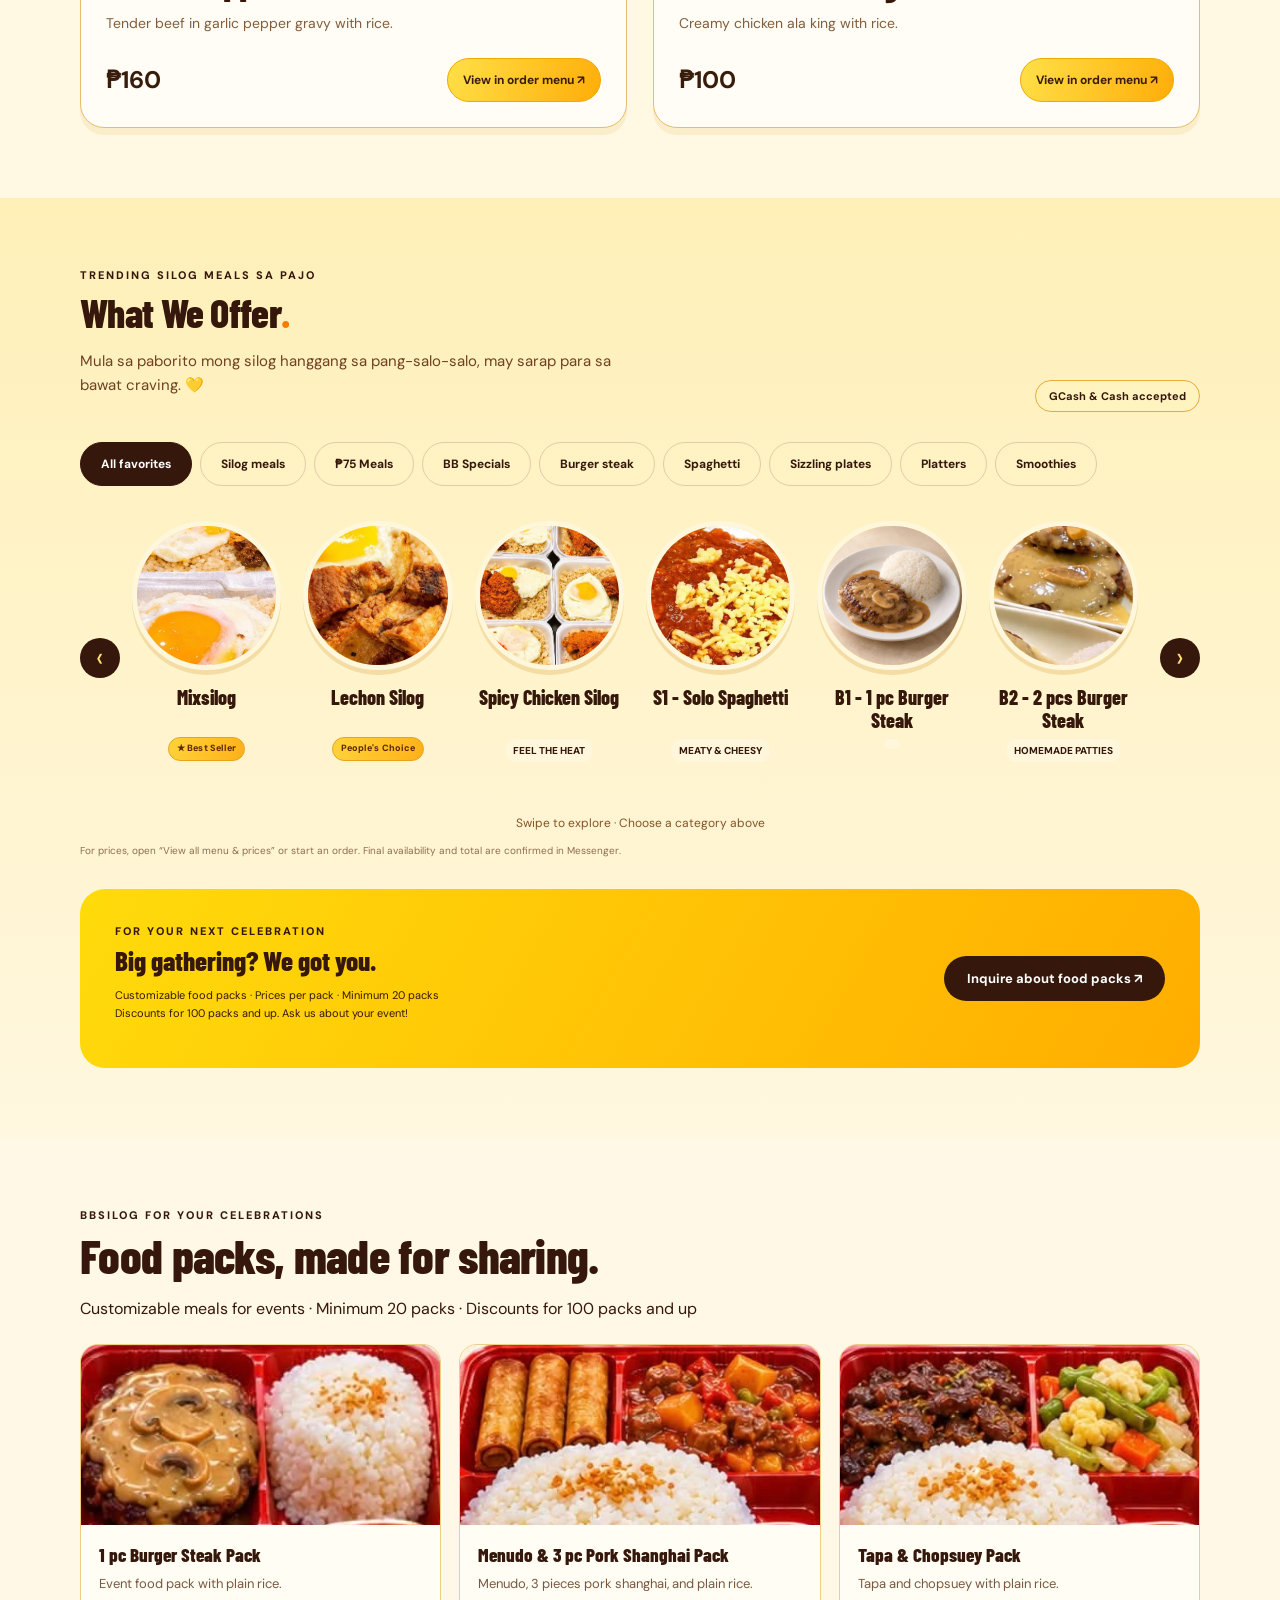
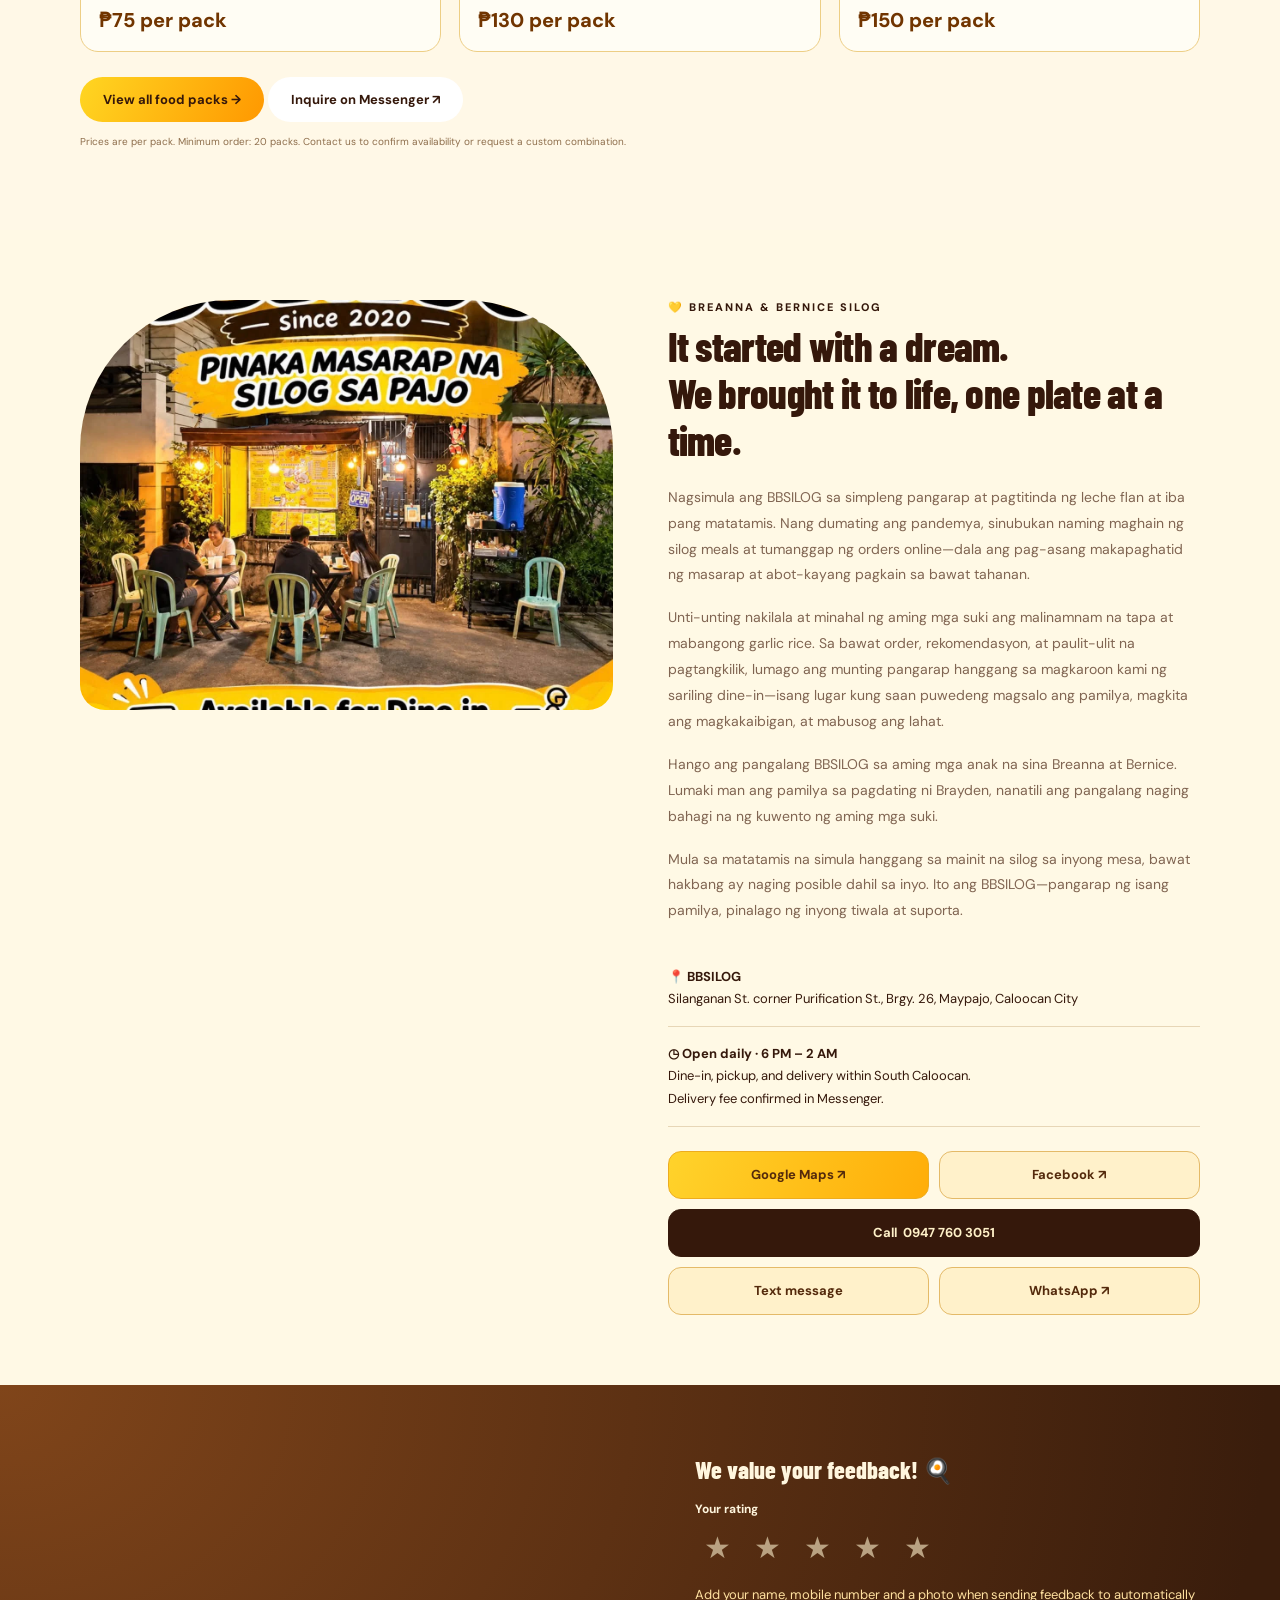
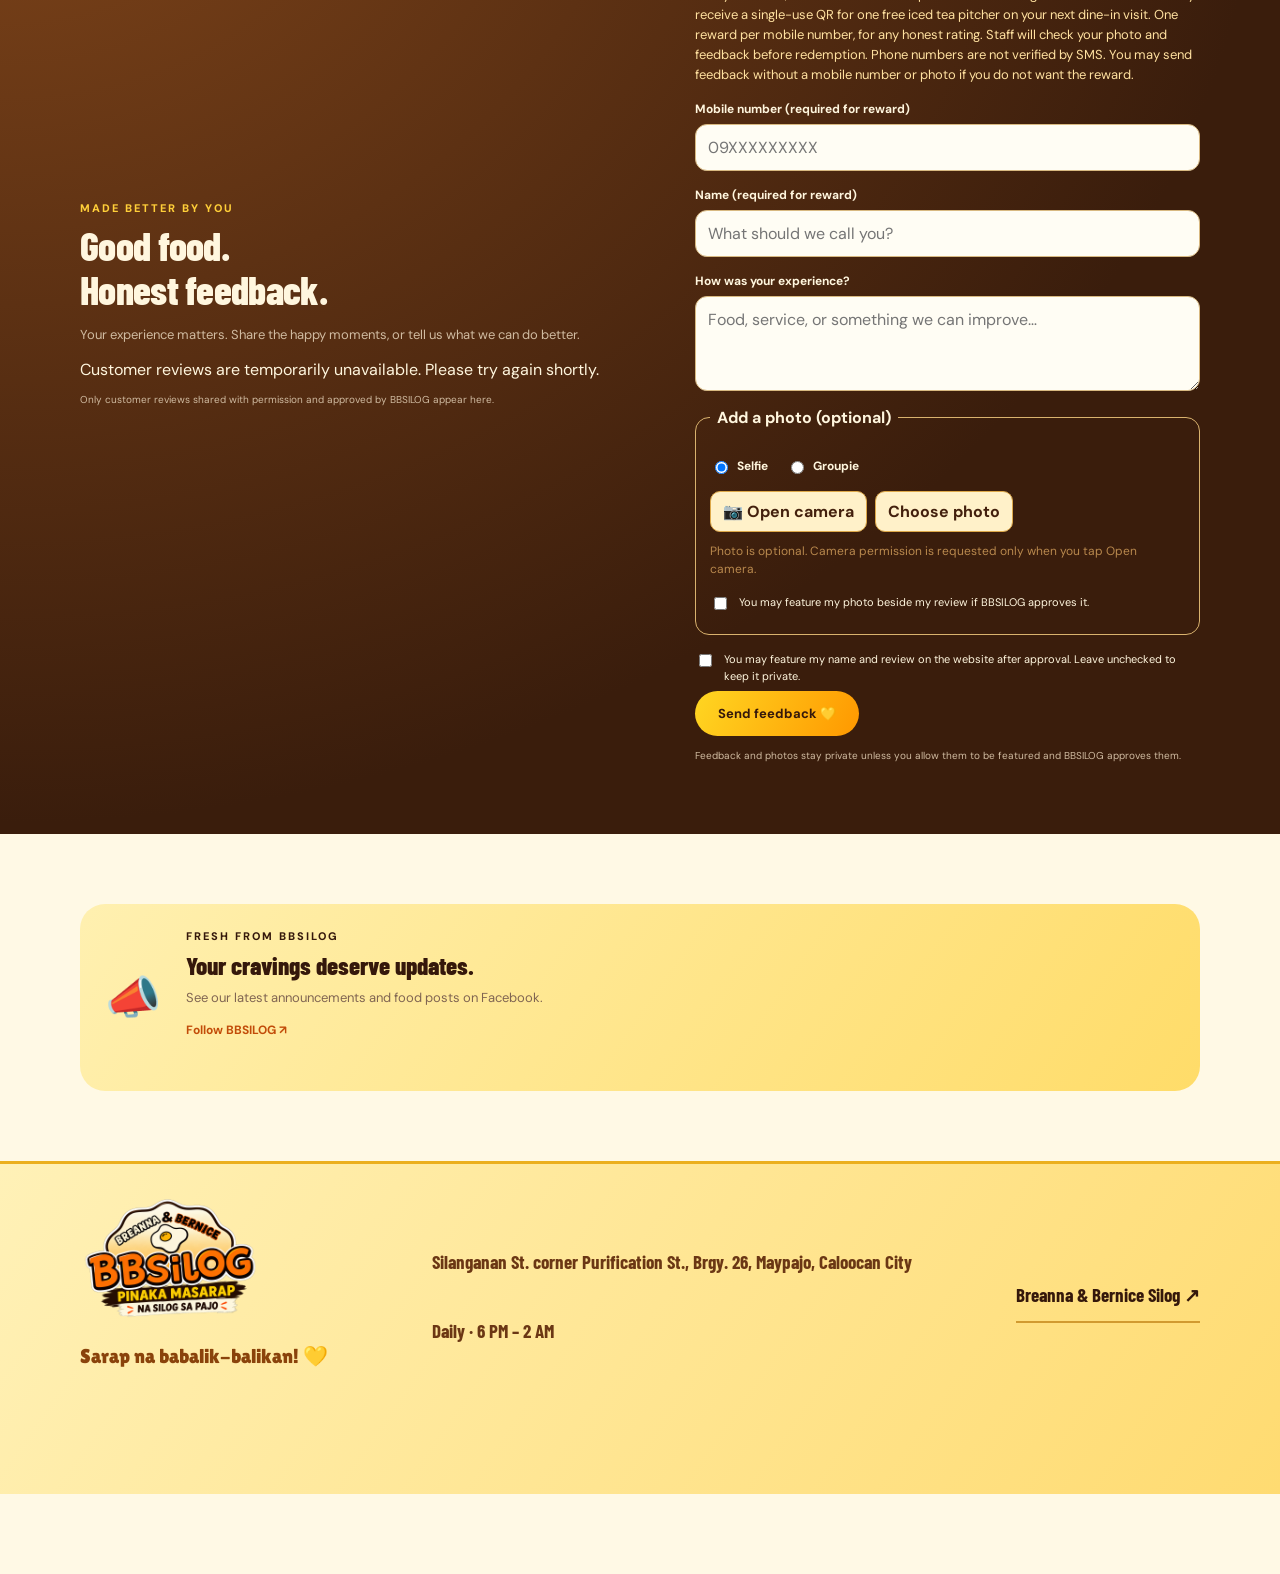
==== commit 2c8e6800: "feat: add limited specials and improve mobile ordering and connection handling" ====
--- a/index.html
+++ b/index.html
@@ -122,7 +122,7 @@
 </style><link rel="stylesheet" href="/files/reviews.css?v=20261031-qr-orders">
 <link rel="stylesheet" href="/files/lyrics.css?v=20261031-scatter">
 <script src="/files/lyric-placement.js?v=20261031-scatter"></script>
-<link rel="stylesheet" href="/files/qr-orders.css?v=20261031-pitcher"><link rel="stylesheet" href="/files/menu-carousel.css?v=20261031-mobile-small"><link rel="stylesheet" href="/files/menu-catalog.css?v=20261101-story-contact"></head><body class="design-c">
+<link rel="stylesheet" href="/files/qr-orders.css?v=20261031-pitcher"><link rel="stylesheet" href="/files/menu-carousel.css?v=20261031-mobile-small"><link rel="stylesheet" href="/files/menu-catalog.css?v=20261101-limited"><link rel="stylesheet" href="/files/site-improvements.css?v=20261101"></head><body class="design-c">
 
 <header><div class="wrap nav"><a class="brand" href="#home"><img src="/files/bbsilog-logo-tagline.webp" alt="Breanna & Bernice BBSILOG — Pinaka Masarap Na Silog Sa Pajo"></a><a href="#menu">Our menu</a><a href="#about">Our story</a><a href="#visit">Visit us</a><a href="#feedback">Feedback</a><button class="btn orange" id="musicToggle" aria-pressed="false" onclick="toggleMusic()">♫ Sound: Off</button><button class="mobile-nav-toggle" aria-label="Open navigation" aria-expanded="false" aria-controls="mobileNav" onclick="toggleMobileNav(this)">☰</button><button class="btn orange" onclick="showOrder()">Order now ↗</button></div><nav class="mobile-nav" id="mobileNav" aria-label="Mobile navigation"><a href="#menu" onclick="closeMobileNav()">Menu</a><a href="#about" onclick="closeMobileNav()">About BBSILOG</a><a href="#visit" onclick="closeMobileNav()">Location & contact</a><a href="#feedback" onclick="closeMobileNav()">Feedback</a><a href="#" onclick="closeMobileNav();showOrder();return false">Start my order ↗</a></nav></header>
 <audio id="bgMusic" src="/files/bbsilog-song.mp3" loop preload="metadata"></audio><main><div class="hero" id="home"><div class="hero-art hero-background"><div class="food-window food-slideshow photo-marquee" tabindex="0" aria-label="BBSILOG food photos"><div class="hero-photo-track"><div class="hero-photo-set"><div class="hero-photo-card"><svg viewBox="0 760 1242 820" preserveAspectRatio="xMidYMid meet" role="img" aria-label="Special Chicken Silog"><title>Special Chicken Silog</title><defs><clipPath id="hero-crop-0"><rect x="0" y="760" width="1242" height="820" /></clipPath></defs><image clip-path="url(#hero-crop-0)" href="/files/chicken.webp" width="1242" height="1844" /></svg><span>Special Chicken Silog</span></div><div class="hero-photo-card"><svg viewBox="0 940 1242 580" preserveAspectRatio="xMidYMid meet" role="img" aria-label="Chicken Adobo Silog"><title>Chicken Adobo Silog</title><defs><clipPath id="hero-crop-1"><rect x="0" y="940" width="1242" height="580" /></clipPath></defs><image clip-path="url(#hero-crop-1)" href="/files/adobo.webp" width="1242" height="1641" /></svg><span>Chicken Adobo Silog</span></div><div class="hero-photo-card"><svg viewBox="0 775 1242 670" preserveAspectRatio="xMidYMid meet" role="img" aria-label="BB’s Special Spaghetti"><title>BB’s Special Spaghetti</title><defs><clipPath id="hero-crop-2"><rect x="0" y="775" width="1242" height="670" /></clipPath></defs><image clip-path="url(#hero-crop-2)" href="/files/spaghetti.webp" width="1242" height="1849" /></svg><span>BB’s Special Spaghetti</span></div><div class="hero-photo-card"><svg viewBox="640 500 490 210" preserveAspectRatio="xMidYMid meet" role="img" aria-label="Tapa & Chopsuey Pack"><title>Tapa & Chopsuey Pack</title><defs><clipPath id="hero-crop-3"><rect x="640" y="500" width="490" height="210" /></clipPath></defs><image clip-path="url(#hero-crop-3)" href="/files/packs.webp" width="1242" height="1851" /></svg><span>Tapa & Chopsuey Pack</span></div><div class="hero-photo-card"><svg viewBox="30 852 390 168" preserveAspectRatio="xMidYMid meet" role="img" aria-label="Chicken & Spaghetti Pack"><title>Chicken & Spaghetti Pack</title><defs><clipPath id="hero-crop-4"><rect x="30" y="852" width="390" height="168" /></clipPath></defs><image clip-path="url(#hero-crop-4)" href="/files/packs.webp" width="1242" height="1851" /></svg><span>Chicken & Spaghetti Pack</span></div></div><div class="hero-photo-set" aria-hidden="true"><div class="hero-photo-card"><svg viewBox="0 760 1242 820" preserveAspectRatio="xMidYMid meet" role="img" aria-label="Special Chicken Silog"><title>Special Chicken Silog</title><defs><clipPath id="hero-crop-0"><rect x="0" y="760" width="1242" height="820" /></clipPath></defs><image clip-path="url(#hero-crop-0)" href="/files/chicken.webp" width="1242" height="1844" /></svg><span>Special Chicken Silog</span></div><div class="hero-photo-card"><svg viewBox="0 940 1242 580" preserveAspectRatio="xMidYMid meet" role="img" aria-label="Chicken Adobo Silog"><title>Chicken Adobo Silog</title><defs><clipPath id="hero-crop-1"><rect x="0" y="940" width="1242" height="580" /></clipPath></defs><image clip-path="url(#hero-crop-1)" href="/files/adobo.webp" width="1242" height="1641" /></svg><span>Chicken Adobo Silog</span></div><div class="hero-photo-card"><svg viewBox="0 775 1242 670" preserveAspectRatio="xMidYMid meet" role="img" aria-label="BB’s Special Spaghetti"><title>BB’s Special Spaghetti</title><defs><clipPath id="hero-crop-2"><rect x="0" y="775" width="1242" height="670" /></clipPath></defs><image clip-path="url(#hero-crop-2)" href="/files/spaghetti.webp" width="1242" height="1849" /></svg><span>BB’s Special Spaghetti</span></div><div class="hero-photo-card"><svg viewBox="640 500 490 210" preserveAspectRatio="xMidYMid meet" role="img" aria-label="Tapa & Chopsuey Pack"><title>Tapa & Chopsuey Pack</title><defs><clipPath id="hero-crop-3"><rect x="640" y="500" width="490" height="210" /></clipPath></defs><image clip-path="url(#hero-crop-3)" href="/files/packs.webp" width="1242" height="1851" /></svg><span>Tapa & Chopsuey Pack</span></div><div class="hero-photo-card"><svg viewBox="30 852 390 168" preserveAspectRatio="xMidYMid meet" role="img" aria-label="Chicken & Spaghetti Pack"><title>Chicken & Spaghetti Pack</title><defs><clipPath id="hero-crop-4"><rect x="30" y="852" width="390" height="168" /></clipPath></defs><image clip-path="url(#hero-crop-4)" href="/files/packs.webp" width="1242" height="1851" /></svg><span>Chicken & Spaghetti Pack</span></div></div></div></div></div><div class="hero-wash" aria-hidden="true"></div><div class="wrap hero-grid"><div><span class="pill">🍳 YOUR PAJO FOOD SPOT · SINCE 2020</span><img class="hero-brand-mark" src="/files/bbsilog-hero-logo-clean.webp" alt="Breanna & Bernice BBSILOG"><h1>Pinaka Masarap <br>Na <span>Silog</span> <br>Sa Pajo<span>!</span></h1><p>Good food. Busog moments. Your favorite silog meals, freshly made for cravings worth coming back for.</p><div class="actions"><a class="btn" href="#menu">Explore the menu <span>↓</span></a><button class="btn light" onclick="showOrder()">Message to order ↗</button></div><div class="small">● 6 PM – 2 AM daily &nbsp; · &nbsp; Pajo, South Caloocan<br>Dine-in · Pickup · South Caloocan delivery</div><div class="beat-indicator" aria-hidden="true"><i></i><i></i><i></i><i></i><i></i><i></i><i></i></div><div class="hero-media-controls"><button class="btn light gallery-toggle" aria-pressed="false" onclick="toggleGallery(this)">Pause photos Ⅱ</button></div></div><div class="original-food-hero"><img src="/files/mix.webp" alt="BBSILOG Mixsilog"><div class="original-note"><small>A little bit of everything</small>Meet your Mixsilog. 💛</div></div><div class="hero-gallery"><div class="hero-dish main-dish"><video class="hero-clip" src="/files/hero-part-one.mp4" muted autoplay loop playsinline preload="metadata" aria-label="BBSILOG food video, first half"></video></div><div class="hero-dish second-dish"><video class="hero-clip" src="/files/hero-part-two.mp4" muted autoplay loop playsinline preload="metadata" aria-label="BBSILOG food video, second half"></video></div><div class="hero-dish third-dish"><video class="hero-clip" src="/files/hero-part-three.mp4" muted autoplay loop playsinline preload="metadata" aria-label="BBSILOG food video, middle segment"></video></div></div></div></div>
@@ -134,8 +134,8 @@
 <section><div class="wrap"><div class="updates"><div class="icon">📣</div><div><div class="eyebrow">Fresh from BBSILOG</div><h3 style="font-size:25px;margin:7px 0">Your cravings deserve updates.</h3><p class="muted" style="margin:0">See our latest announcements and food posts on Facebook.</p><a class="view" style="display:inline-block;margin-top:13px" href="https://www.facebook.com/bbsilog.tapsilogan" target="_blank" rel="noopener">Follow BBSILOG ↗</a></div></div></div></section>
 </main><footer><div class="wrap footer-inner"><div><img src="/files/bbsilog-logo-tagline.webp" alt="BBSILOG" style="width:180px;height:auto;display:block"><p>Sarap na babalik-balikan! 💛</p></div><div><a href="https://www.google.com/maps/place/BBSILOG+%F0%9F%8D%B3/@14.6415676,120.9748802,20.04z/data=!4m15!1m8!3m7!1s0x3397b5c540500b77:0x46df8634eae45051!2sSilanganan+St,+Caloocan,+Metro+Manila!3b1!8m2!3d14.6415489!4d120.9750226!16s%2Fg%2F11bx1zns6p!3m5!1s0x3397b5c9f919ed33:0xca9955718042988e!8m2!3d14.6418488!4d120.9749312!16s%2Fg%2F11jzr9ktsg?entry=ttu" target="_blank" rel="noopener">Silanganan St. corner Purification St., Brgy. 26, Maypajo, Caloocan City</a><br><br>Daily · 6 PM – 2 AM</div><a href="https://www.facebook.com/BreannaBernice.Silog" target="_blank" rel="noopener">Breanna & Bernice Silog ↗</a></div></footer>
 <button class="btn orange floating" onclick="showOrder()">🍳 Order / View bag <span id="cartCount">(0)</span></button><div class="toast" id="toast" role="status"></div>
-<div class="overlay" id="overlay"><div class="order" role="dialog" aria-modal="true" aria-labelledby="orderTitle" tabindex="-1"><div class="dialog-head"><span class="eyebrow">Let's get you busog</span><button class="close" onclick="hideOrder()" aria-label="Close order">×</button></div><h2 id="orderTitle">Your BBSILOG order 🍳</h2><p class="muted">Pili ng meals, ayusin ang order, at i-send sa Messenger—lahat dito.</p><div id="panelMenu"></div><h3 style="margin:24px 0 4px">Your order summary</h3><div id="orderItems"></div><label for="fulfillment">How would you like your order?</label><select id="fulfillment" onchange="renderDelivery()"><option>Pickup</option><option>Dine-in</option><option>Delivery</option></select><div id="delivery" hidden><p class="coverage-warning">Delivery is limited to South Caloocan, near our Pajo store. Outside this area? Please choose pickup or dine-in.</p><label for="deliveryZone">Is your address within our delivery area?</label><select id="deliveryZone" onchange="checkDeliveryZone()"><option value="">Select delivery area</option><option value="local">South Caloocan, near Pajo</option><option value="outside">Outside South Caloocan / far from Pajo</option></select><label for="address">Delivery address · South Caloocan, near Pajo only</label><textarea id="address" placeholder="House number, street, barangay, landmark"></textarea><p class="demo-note">Exact address eligibility and delivery fee must be confirmed by BBSILOG in Messenger before the order is accepted.</p></div><label for="payment">Payment method</label><select id="payment" onchange="updateGCashPayment()"><option>GCash</option><option>Cash</option></select><div id="gcashPayment" class="gcash-payment" aria-live="polite"><div class="gcash-payment-heading"><span class="gcash-icon" aria-hidden="true">G</span><b>Pay with GCash</b></div><div id="gcashQrContent"></div><p>Wait for BBSILOG to confirm availability and the final total before paying.</p></div><label for="notes">Special requests (optional)</label><input id="notes" placeholder="Tell us your requests" maxlength="250"><div class="total"><span>Food subtotal</span><span id="total">₱0</span></div><p class="demo-note">This is an order request. Staff will confirm availability, delivery fee, final total, and payment instructions. Copy the summary, then paste and send it in Messenger.</p><button class="btn orange" onclick="copyOrder()">1. Copy order summary</button><a class="btn" id="orderMessenger" hidden aria-disabled="true" tabindex="-1" onclick="guardOrderMessenger(event)" target="_blank" rel="noopener">2. Open Messenger ↗</a><p class="copy-status" id="orderCopyStatus" role="status">Complete your name and phone, then copy the order summary to unlock Messenger.</p></div></div>
-<script src="/files/menu-catalog.js?v=20261101-double-decker-cheese"></script>
+<div class="overlay" id="overlay"><div class="order" role="dialog" aria-modal="true" aria-labelledby="orderTitle" tabindex="-1"><div class="dialog-head"><span class="eyebrow">Let's get you busog</span><button class="close" onclick="hideOrder()" aria-label="Close order">×</button></div><h2 id="orderTitle">Your BBSILOG order 🍳</h2><p class="muted">Pili ng meals, ayusin ang order, at i-send sa Messenger—lahat dito.</p><div id="panelMenu"></div><h3 style="margin:24px 0 4px">Your order summary</h3><div id="orderItems"></div><label for="fulfillment">How would you like your order?</label><select id="fulfillment" onchange="renderDelivery()"><option>Pickup</option><option>Delivery</option></select><div id="delivery" hidden><p class="coverage-warning">Delivery is available only in South Caloocan, near our Maypajo store. Please choose pickup if your address is beyond this area.</p><input type="hidden" id="deliveryZone" value="local"><label class="coverage-confirmation" for="deliveryCoverage"><input type="checkbox" id="deliveryCoverage">My address is within South Caloocan, near Maypajo.</label><label for="address">Delivery address · South Caloocan, near Pajo only</label><textarea id="address" placeholder="House number, street, barangay, landmark"></textarea><p class="demo-note">Exact address eligibility and delivery fee must be confirmed by BBSILOG in Messenger before the order is accepted.</p></div><label for="payment">Payment method</label><select id="payment" onchange="updateGCashPayment()"><option>GCash</option><option>Cash</option></select><div id="gcashPayment" class="gcash-payment" aria-live="polite"><div class="gcash-payment-heading"><span class="gcash-icon" aria-hidden="true">G</span><b>Pay with GCash</b></div><div id="gcashQrContent"></div><p>Wait for BBSILOG to confirm availability and the final total before paying.</p></div><label for="notes">Special requests (optional)</label><input id="notes" placeholder="Tell us your requests" maxlength="250"><div class="total"><span>Food subtotal</span><span id="total">₱0</span></div><p class="demo-note">This is an order request. Staff will confirm availability, delivery fee, final total, and payment instructions. Copy the summary, then paste and send it in Messenger.</p><button class="btn orange" onclick="copyOrder()">1. Copy order summary</button><a class="btn" id="orderMessenger" hidden aria-disabled="true" tabindex="-1" onclick="guardOrderMessenger(event)" target="_blank" rel="noopener">2. Open Messenger ↗</a><p class="copy-status" id="orderCopyStatus" role="status">Complete your name and phone, then copy the order summary to unlock Messenger.</p></div></div>
+<script src="/files/menu-catalog.js?v=20261101-limited"></script>
 <script>
 let cart={},soundOn=false,ctx,rating=0,previousFocus;
 
@@ -164,9 +164,9 @@
  document.getElementById('orderFilters').innerHTML=['All',...categories.filter(x=>x[0]!=='Food packs').map(x=>x[0]),'Extras'].map(n=>`<button class="filter ${n===cat?'active':''}" onclick="panelCategory('${n}')">${n}</button>`).join('');
  document.getElementById('panelMeals').innerHTML=menuDisplayProducts(products.filter(p=>p.cat!=='Food packs'&&(cat==='All'||p.cat===cat))).map(p=>{
   const i=products.indexOf(p),variants=menuVariants(p);
-  const sizes=variants.length>1?`<label class="smoothie-size-label" for="orderSize${i}">Size</label><select class="smoothie-size" id="orderSize${i}" aria-label="Size for ${menuProductName(p)}">${variants.map(v=>`<option value="${products.indexOf(v)}">${v.sizeLabel} — ₱${v.price}</option>`).join('')}</select>`:`<span>${p.price===null?'Price to confirm':'₱'+p.price}</span>`;
-  const action=variants.length>1?`panelAdd(Number(document.getElementById('orderSize${i}').value))`:`panelAdd(${i})`;
-  return `<div class="panel-meal">${mealImage(p)}<div><b>${menuProductName(p)}</b>${productBadge(p)}${sizes}${p.illustrative?'<small class="menu-photo-note">Illustrative photo</small>':''}</div><button class="plus" onclick="${action}" aria-label="Add ${menuProductName(p)}">+</button></div>`;
+  const sizes=variants.length>1?`<fieldset class="smoothie-size-options" id="orderSize${i}"><legend>Choose your size</legend>${variants.map((v,j)=>`<label class="smoothie-size-choice"><input type="radio" name="orderSize${i}" value="${products.indexOf(v)}" ${j===0?'checked':''}><span><b>${v.sizeLabel}</b><small>₱${v.price}</small></span></label>`).join('')}</fieldset>`:`<span>${p.price===null?'Price to confirm':'₱'+p.price}</span>`;
+  const action=variants.length>1?`panelAdd(Number(document.querySelector('input[name=orderSize${i}]:checked').value))`:`panelAdd(${i})`;
+  return `<div class="panel-meal" data-product-index="${i}">${mealImage(p)}<div><b>${menuProductName(p)}</b>${productBadge(p)}${sizes}</div><button class="plus" onclick="${action}" aria-label="Add ${menuProductName(p)}">+</button></div>`;
  }).join('');
  document.querySelector('#orderFilters .active')?.scrollIntoView({block:'nearest',inline:'center'});
 }
@@ -194,8 +194,8 @@
 }
 
 
-function checkDeliveryZone(){if(document.getElementById('deliveryZone').value==='outside')toast('Outside our delivery area. Please select pickup or dine-in.');}
-function deliveryAllowed(){if(document.getElementById('fulfillment').value!=='Delivery')return true;const zone=document.getElementById('deliveryZone');if(zone.value!=='local'){toast(zone.value==='outside'?'Delivery unavailable there. Choose pickup or dine-in.':'Select South Caloocan, near Pajo, to request delivery.');zone.focus();return false}return true}
+function checkDeliveryZone(){if(document.getElementById('deliveryZone').value==='outside')toast('Outside our delivery area. Please select pickup.');}
+function deliveryAllowed(){if(document.getElementById('fulfillment').value!=='Delivery')return true;const zone=document.getElementById('deliveryZone');if(zone.value!=='local'){toast(zone.value==='outside'?'Delivery unavailable there. Choose pickup.':'Select South Caloocan, near Pajo, to request delivery.');zone.focus();return false}return true}
 
 
 
@@ -210,7 +210,7 @@
 let beatAudioContext,beatAnalyser,beatSource,beatBins,beatFrame=0,beatAverage=0,beatEnvelope=0;
 async function connectBeatAudio(){if(!beatAudioContext){beatAudioContext=new(window.AudioContext||window.webkitAudioContext)();beatAnalyser=beatAudioContext.createAnalyser();beatAnalyser.fftSize=1024;beatAnalyser.smoothingTimeConstant=.45;beatSource=beatAudioContext.createMediaElementSource(document.getElementById('bgMusic'));beatSource.connect(beatAnalyser);beatAnalyser.connect(beatAudioContext.destination);beatBins=new Uint8Array(beatAnalyser.frequencyBinCount)}await beatAudioContext.resume()}
 function resetBeatAnimation(){cancelAnimationFrame(beatFrame);beatFrame=0;beatEnvelope=0;beatAverage=0;document.getElementById('home').style.setProperty('--music-beat','0');document.getElementById('home').style.setProperty('--beat-sway','0')}
-function startBeatAnimation(){cancelAnimationFrame(beatFrame);if(matchMedia('(prefers-reduced-motion: reduce)').matches)return;function frame(){const audio=document.getElementById('bgMusic');if(audio.paused){resetBeatAnimation();return}beatAnalyser.getByteFrequencyData(beatBins);const binHz=beatAudioContext.sampleRate/beatAnalyser.fftSize;const first=Math.max(1,Math.floor(45/binHz)),last=Math.min(beatBins.length-1,Math.ceil(220/binHz));let bass=0;for(let i=first;i<=last;i++)bass+=beatBins[i]/255;bass/=last-first+1;beatAverage=beatAverage*.96+bass*.04;const accent=Math.max(0,bass-beatAverage*.9);const pulse=Math.min(1,accent*4.5);beatEnvelope=Math.max(pulse,beatEnvelope*.88);document.getElementById('home').style.setProperty('--music-beat',beatEnvelope.toFixed(3));document.getElementById('home').style.setProperty('--beat-sway',(Math.sin(audio.currentTime*5)*beatEnvelope).toFixed(3));beatFrame=requestAnimationFrame(frame)}frame()}
+function startBeatAnimation(){cancelAnimationFrame(beatFrame);if(window.bbsilogHeroActive===false)return;if(matchMedia('(prefers-reduced-motion: reduce)').matches)return;function frame(){const audio=document.getElementById('bgMusic');if(audio.paused||window.bbsilogHeroActive===false){resetBeatAnimation();return}beatAnalyser.getByteFrequencyData(beatBins);const binHz=beatAudioContext.sampleRate/beatAnalyser.fftSize;const first=Math.max(1,Math.floor(45/binHz)),last=Math.min(beatBins.length-1,Math.ceil(220/binHz));let bass=0;for(let i=first;i<=last;i++)bass+=beatBins[i]/255;bass/=last-first+1;beatAverage=beatAverage*.96+bass*.04;const accent=Math.max(0,bass-beatAverage*.9);const pulse=Math.min(1,accent*4.5);beatEnvelope=Math.max(pulse,beatEnvelope*.88);document.getElementById('home').style.setProperty('--music-beat',beatEnvelope.toFixed(3));document.getElementById('home').style.setProperty('--beat-sway',(Math.sin(audio.currentTime*5)*beatEnvelope).toFixed(3));beatFrame=requestAnimationFrame(frame)}frame()}
 document.getElementById('bgMusic').addEventListener('pause',resetBeatAnimation);
 document.getElementById('bgMusic').addEventListener('ended',resetBeatAnimation);
 
@@ -222,8 +222,8 @@
 function resetDVD(){const area=document.querySelector('.hero-gallery');if(!area)return;dvdBounds={w:area.clientWidth,h:area.clientHeight};dvdObjects=[...area.querySelectorAll('.hero-dish')].map((el,i)=>{const r=el.offsetWidth/2;return{el,r,x:i===2?dvdBounds.w/2:(i?Math.max(r,dvdBounds.w-r-40):r+24),y:i===2?dvdBounds.h/2:(i?Math.max(r,dvdBounds.h-r-25):r+30),vx:[82,-70,61][i],vy:[60,-53,-74][i],hue:[45,34,51][i]}});dvdObjects.forEach(drawDVD)}
 function drawDVD(o){o.el.style.setProperty('--dvd-x',(o.x-o.r).toFixed(2)+'px');o.el.style.setProperty('--dvd-y',(o.y-o.r).toFixed(2)+'px');o.el.style.setProperty('--dvd-hue',String(o.hue))}
 function dvdImpact(o){o.hue=28+(o.hue+11)%30}
-function tickDVD(now){dvdFrame=0;if(!document.body.classList.contains('art-eclipse')||dvdReduced.matches||document.hidden){dvdPrevious=0;return}if(document.body.dataset.motion&&!['dvd','custom','original'].includes(document.body.dataset.motion)){drawMotionPaths(now);dvdFrame=requestAnimationFrame(tickDVD);return}const dt=dvdPrevious?Math.min((now-dvdPrevious)/1000,.04):0;dvdPrevious=now;for(const o of dvdObjects){o.x+=o.vx*dt;o.y+=o.vy*dt;if(o.x<o.r){o.x=o.r;o.vx=Math.abs(o.vx);dvdImpact(o)}else if(o.x>dvdBounds.w-o.r){o.x=Math.max(o.r,dvdBounds.w-o.r);o.vx=-Math.abs(o.vx);dvdImpact(o)}if(o.y<o.r){o.y=o.r;o.vy=Math.abs(o.vy);dvdImpact(o)}else if(o.y>dvdBounds.h-o.r){o.y=Math.max(o.r,dvdBounds.h-o.r);o.vy=-Math.abs(o.vy);dvdImpact(o)}}for(let i=0;i<dvdObjects.length;i++){for(let j=i+1;j<dvdObjects.length;j++){const a=dvdObjects[i],b=dvdObjects[j];const dx=b.x-a.x,dy=b.y-a.y,dist=Math.hypot(dx,dy),limit=a.r+b.r;if(dist>0&&dist<limit){const nx=dx/dist,ny=dy/dist,overlap=limit-dist;a.x-=nx*overlap/2;a.y-=ny*overlap/2;b.x+=nx*overlap/2;b.y+=ny*overlap/2;const relative=(b.vx-a.vx)*nx+(b.vy-a.vy)*ny;if(relative<0){a.vx+=relative*nx;a.vy+=relative*ny;b.vx-=relative*nx;b.vy-=relative*ny;dvdImpact(a);dvdImpact(b)}}}}dvdObjects.forEach(o=>{o.x=Math.max(o.r,Math.min(dvdBounds.w-o.r,o.x));o.y=Math.max(o.r,Math.min(dvdBounds.h-o.r,o.y));drawDVD(o)});dvdFrame=requestAnimationFrame(tickDVD)}
-function startDVD(){cancelAnimationFrame(dvdFrame);dvdPrevious=0;resetDVD();if(document.body.classList.contains('art-eclipse')&&!dvdReduced.matches&&!document.hidden)dvdFrame=requestAnimationFrame(tickDVD)}
+function tickDVD(now){dvdFrame=0;if(!document.body.classList.contains('art-eclipse')||dvdReduced.matches||document.hidden||window.bbsilogHeroActive===false){dvdPrevious=0;return}if(document.body.dataset.motion&&!['dvd','custom','original'].includes(document.body.dataset.motion)){drawMotionPaths(now);dvdFrame=requestAnimationFrame(tickDVD);return}const dt=dvdPrevious?Math.min((now-dvdPrevious)/1000,.04):0;dvdPrevious=now;for(const o of dvdObjects){o.x+=o.vx*dt;o.y+=o.vy*dt;if(o.x<o.r){o.x=o.r;o.vx=Math.abs(o.vx);dvdImpact(o)}else if(o.x>dvdBounds.w-o.r){o.x=Math.max(o.r,dvdBounds.w-o.r);o.vx=-Math.abs(o.vx);dvdImpact(o)}if(o.y<o.r){o.y=o.r;o.vy=Math.abs(o.vy);dvdImpact(o)}else if(o.y>dvdBounds.h-o.r){o.y=Math.max(o.r,dvdBounds.h-o.r);o.vy=-Math.abs(o.vy);dvdImpact(o)}}for(let i=0;i<dvdObjects.length;i++){for(let j=i+1;j<dvdObjects.length;j++){const a=dvdObjects[i],b=dvdObjects[j];const dx=b.x-a.x,dy=b.y-a.y,dist=Math.hypot(dx,dy),limit=a.r+b.r;if(dist>0&&dist<limit){const nx=dx/dist,ny=dy/dist,overlap=limit-dist;a.x-=nx*overlap/2;a.y-=ny*overlap/2;b.x+=nx*overlap/2;b.y+=ny*overlap/2;const relative=(b.vx-a.vx)*nx+(b.vy-a.vy)*ny;if(relative<0){a.vx+=relative*nx;a.vy+=relative*ny;b.vx-=relative*nx;b.vy-=relative*ny;dvdImpact(a);dvdImpact(b)}}}}dvdObjects.forEach(o=>{o.x=Math.max(o.r,Math.min(dvdBounds.w-o.r,o.x));o.y=Math.max(o.r,Math.min(dvdBounds.h-o.r,o.y));drawDVD(o)});dvdFrame=requestAnimationFrame(tickDVD)}
+function startDVD(){cancelAnimationFrame(dvdFrame);dvdPrevious=0;resetDVD();if(document.body.classList.contains('art-eclipse')&&!dvdReduced.matches&&!document.hidden&&window.bbsilogHeroActive!==false)dvdFrame=requestAnimationFrame(tickDVD)}
 window.addEventListener('DOMContentLoaded',()=>{startDVD();new ResizeObserver(startDVD).observe(document.querySelector('.hero-gallery'));new MutationObserver(startDVD).observe(document.body,{attributes:true,attributeFilter:['class']})});document.addEventListener('visibilitychange',()=>{if(document.hidden){cancelAnimationFrame(dvdFrame);dvdPrevious=0}else startDVD()});dvdReduced.addEventListener('change',startDVD);
 
 function toggleMobileNav(btn){const open=document.getElementById('mobileNav').classList.toggle('open');btn.setAttribute('aria-expanded',String(open));btn.setAttribute('aria-label',open?'Close navigation':'Open navigation');btn.textContent=open?'×':'☰'}
@@ -274,12 +274,12 @@
 const customerBlock=document.createElement('div');customerBlock.className='customer-details';customerBlock.innerHTML='<div><label for="orderCustomerName">Customer name *</label><input id="orderCustomerName" name="customerName" autocomplete="name" placeholder="Your name" required minlength="2" maxlength="80"></div><div><label for="orderCustomerPhone">Phone number *</label><input id="orderCustomerPhone" name="customerPhone" type="tel" autocomplete="tel" inputmode="tel" placeholder="09XXXXXXXXX" required maxlength="20"></div>';
 document.querySelector('.order-summary-dock h3').after(customerBlock);
 function normalizedOrderPhone(){return document.getElementById('orderCustomerPhone').value.replace(/[\s()\-]/g,'')}
-function validateCustomerOrder(){if(!Object.keys(cart).length)return{field:'panelMenu',message:'Add at least one meal or extra first.'};if(document.getElementById('orderCustomerName').value.trim().length<2)return{field:'orderCustomerName',message:'Please enter your name.'};if(!/^(?:\+?63|0)9\d{9}$/.test(normalizedOrderPhone()))return{field:'orderCustomerPhone',message:'Enter a valid mobile number, such as 09XXXXXXXXX or +639XXXXXXXXX.'};if(document.getElementById('fulfillment').value==='Delivery'){if(document.getElementById('deliveryZone').value!=='local')return{field:'deliveryZone',message:'Delivery is only for South Caloocan near Pajo. Choose pickup or dine-in if outside.'};if(!document.getElementById('address').value.trim())return{field:'address',message:'Enter your complete delivery address.'}}return null}
+function validateCustomerOrder(){if(!Object.keys(cart).length)return{field:'panelMenu',message:'Add at least one meal or extra first.'};if(document.getElementById('orderCustomerName').value.trim().length<2)return{field:'orderCustomerName',message:'Please enter your name.'};if(!/^(?:\+?63|0)9\d{9}$/.test(normalizedOrderPhone()))return{field:'orderCustomerPhone',message:'Enter a valid mobile number, such as 09XXXXXXXXX or +639XXXXXXXXX.'};if(!['Pickup','Delivery'].includes(document.getElementById('fulfillment').value))return{field:'fulfillment',message:'Please choose pickup or delivery.'};if(document.getElementById('fulfillment').value==='Delivery'){if(!document.getElementById('deliveryCoverage').checked)return{field:'deliveryCoverage',message:'Confirm that your address is within our South Caloocan delivery area near Maypajo.'};if(document.getElementById('deliveryZone').value!=='local')return{field:'deliveryZone',message:'Delivery is only for South Caloocan near Pajo. Choose pickup if outside.'};if(!document.getElementById('address').value.trim())return{field:'address',message:'Enter your complete delivery address.'}}return null}
 function buildCustomerOrderSummary(){const type=document.getElementById('fulfillment').value;return ['Hello BBSILOG! Order request:','Source: BBSILOG website','Customer: '+document.getElementById('orderCustomerName').value.trim(),'Phone: '+normalizedOrderPhone(),...Object.entries(cart).map(([i,q])=>q+' × '+products[i].name+' — '+(products[i].price===null?'price to confirm':'₱'+products[i].price*q)),(hasUnpricedExtras()?'Known-price subtotal: ₱':'Food subtotal: ₱')+subtotal()+(hasUnpricedExtras()?' + items with prices to confirm':''),'Service: '+type,'Payment: '+document.getElementById('payment').value,type==='Delivery'?'Delivery area: '+document.getElementById('deliveryZone').value:'',type==='Delivery'?'South Caloocan, near Pajo address (staff must verify): '+document.getElementById('address').value.trim():'','Notes: '+document.getElementById('notes').value.trim(),'Please confirm availability and final total including unpriced items and any delivery fee.'].filter(Boolean).join('\n')}
 function invalidateCopiedOrder(){copiedOrderSnapshot=null;const link=document.getElementById('orderMessenger');if(!link)return;link.hidden=true;link.setAttribute('aria-disabled','true');link.tabIndex=-1;link.removeAttribute('href');const status=document.getElementById('orderCopyStatus');if(status)status.textContent='Complete your name and phone, then copy the latest order summary to unlock Messenger.'}
 function refreshMessengerUnlock(){const ready=copiedOrderSnapshot!==null&&!validateCustomerOrder()&&copiedOrderSnapshot===buildCustomerOrderSummary();const link=document.getElementById('orderMessenger');link.hidden=!ready;link.setAttribute('aria-disabled',String(!ready));link.tabIndex=ready?0:-1;if(ready)link.href='https://m.me/bbsilog.tapsilogan';else link.removeAttribute('href');document.getElementById('orderCopyStatus').textContent=ready?'Summary copied. Open Messenger, paste it, then send your order.':'Copy the latest valid order summary first.';return ready}
 function guardOrderMessenger(event){if(!refreshMessengerUnlock()){event.preventDefault();toast('Please copy your complete, updated order first.')}}
-document.querySelector('.order').addEventListener('input',e=>{if(e.target.matches('input,select,textarea'))invalidateCopiedOrder()});document.querySelector('.order').addEventListener('change',e=>{if(e.target.matches('input,select,textarea')){invalidateCopiedOrder();if(document.getElementById('fulfillment').value==='Delivery'&&document.getElementById('deliveryZone').value==='outside')document.getElementById('orderCopyStatus').textContent='Outside delivery coverage. Select pickup or dine-in to continue.'}});
+document.querySelector('.order').addEventListener('input',e=>{if(e.target.matches('input,select,textarea'))invalidateCopiedOrder()});document.querySelector('.order').addEventListener('change',e=>{if(e.target.matches('input,select,textarea')){invalidateCopiedOrder();if(document.getElementById('fulfillment').value==='Delivery'&&document.getElementById('deliveryZone').value==='outside')document.getElementById('orderCopyStatus').textContent='Delivery is available only within South Caloocan, near Maypajo. Please choose pickup.'}});
 invalidateCopiedOrder();
 
 function productBadge(p){const label=p.badgeLabel||(p.bestSeller?'Best Seller':'');return label?'<span class="bestseller-chip">'+(p.badgeLabel?'':'★ ')+label+'</span>':''}
@@ -289,15 +289,16 @@
 let orderStage=1;
 function setupOrderWizard(){const panel=document.querySelector('.order'),head=panel.querySelector('.dialog-head'),menu=document.getElementById('panelMenu'),items=document.getElementById('orderItems'),total=panel.querySelector('.total'),customer=panel.querySelector('.customer-details'),copy=panel.querySelector('button[onclick="copyOrder()"]'),messenger=document.getElementById('orderMessenger'),status=document.getElementById('orderCopyStatus');const details=[];for(const id of ['fulfillment','payment','notes']){const label=panel.querySelector('label[for="'+id+'"]');if(label)details.push(label);details.push(document.getElementById(id));if(id==='fulfillment')details.push(document.getElementById('delivery'));if(id==='payment')details.push(document.getElementById('gcashPayment'))}const progress=document.createElement('div');progress.className='wizard-progress';progress.innerHTML=['1 · Order','2 · Review','3 · Details','4 · Confirm'].map(x=>'<span>'+x+'</span>').join('');const body=document.createElement('div');body.className='wizard-body';const step1=document.createElement('div');step1.className='wizard-step';step1.id='orderStep1';step1.innerHTML='<h2>Pili ng cravings 🍳</h2><p class="muted">Choose your meals, smoothies, and extras. Tap Checkout when ready.</p>';step1.append(menu);const step2=document.createElement('div');step2.className='wizard-step';step2.id='orderStep2';step2.innerHTML='<h2>Review your order</h2><p class="muted">Check quantities and items. You can still add or remove meals.</p>';const summary=document.createElement('div');summary.className='order-summary-dock';summary.append(items,total);step2.append(summary);const step3=document.createElement('div');step3.className='wizard-step';step3.id='orderStep3';step3.innerHTML='<h2>Your details</h2><p class="muted">Tell us who is ordering and how you want to receive it.</p>';step3.append(customer,...details);const warning=document.createElement('p');warning.id='wizardDeliveryWarning';warning.className='wizard-details-note';step3.append(warning);const step4=document.createElement('div');step4.className='wizard-step';step4.id='orderStep4';step4.innerHTML='<h2>Confirm & send 💛</h2><p class="muted">Review everything below. Copy the text, then open Messenger and paste it. Your order is accepted only after staff confirmation.</p><pre class="order-confirm-text" id="confirmOrderText"></pre>';step4.append(copy,messenger,status);body.append(step1,step2,step3,step4);const footer=document.createElement('div');footer.className='wizard-footer';footer.innerHTML='<button type="button" class="btn light" id="orderBack" onclick="orderBack()">← Back</button><span class="wizard-count" id="wizardCount"></span><button type="button" class="btn orange" id="orderNext" onclick="orderNext()">Checkout →</button>';panel.replaceChildren(head,progress,body,footer);panel.classList.add('wizard-order');setOrderStage(1)}
 function setOrderStage(n){orderStage=n;document.querySelectorAll('.wizard-step').forEach((s,i)=>s.hidden=i!==n-1);document.querySelectorAll('.wizard-progress span').forEach((s,i)=>{s.classList.toggle('current',i===n-1);s.classList.toggle('done',i<n-1)});document.getElementById('orderBack').hidden=n===1;const next=document.getElementById('orderNext');next.hidden=n===4;next.textContent=n===1?'Checkout →':n===2?'Next: details →':'Confirm order →';document.querySelector('.wizard-body').scrollTop=0;if(n===4)document.getElementById('confirmOrderText').textContent=buildCustomerOrderSummary();refreshWizardControls()}
-function refreshWizardControls(){const count=Object.values(cart).reduce((a,b)=>a+b,0);document.getElementById('wizardCount').textContent=count+' item'+(count===1?'':'s')+' · ₱'+subtotal()+(hasUnpricedExtras()?' + unpriced items':'');const outside=orderStage===3&&document.getElementById('fulfillment').value==='Delivery'&&document.getElementById('deliveryZone').value==='outside';document.getElementById('orderNext').disabled=(orderStage<=2&&!count)||outside;const warning=document.getElementById('wizardDeliveryWarning');warning.textContent=outside?'Delivery is unavailable outside our coverage. Choose pickup or dine-in to continue.':''}
+function refreshWizardControls(){const count=Object.values(cart).reduce((a,b)=>a+b,0);document.getElementById('wizardCount').textContent=count+' item'+(count===1?'':'s')+' · ₱'+subtotal()+(hasUnpricedExtras()?' + unpriced items':'');const outside=orderStage===3&&document.getElementById('fulfillment').value==='Delivery'&&!document.getElementById('deliveryCoverage').checked;document.getElementById('orderNext').disabled=(orderStage<=2&&!count)||outside;const warning=document.getElementById('wizardDeliveryWarning');warning.textContent=outside?'Confirm that your address is within South Caloocan, near Maypajo, or choose pickup.':''}
 function orderNext(){if(orderStage<=2){if(!Object.keys(cart).length)return toast('Add at least one item first.');if(orderStage===1)renderOrder();setOrderStage(orderStage+1);return}if(orderStage===3){const error=validateCustomerOrder();if(error){toast(error.message);document.getElementById(error.field)?.focus();return}invalidateCopiedOrder();setOrderStage(4)}}
 function orderBack(){if(orderStage>1){invalidateCopiedOrder();setOrderStage(orderStage-1)}}
+function openLimitedSpecial(index){showOrder();panelCategory('BB Specials');const row=document.querySelector('#panelMeals [data-product-index="'+index+'"]');row?.scrollIntoView({block:'center',behavior:'instant'});row?.querySelector('button.plus')?.focus()}
 function showOrder(){previousFocus=document.activeElement;renderPanelMenu();renderOrder();setOrderStage(1);document.getElementById('overlay').classList.add('open');document.body.style.overflow='hidden';document.querySelector('.order .close').focus()}
 const renderOrderBeforeWizard=renderOrder;renderOrder=function(){renderOrderBeforeWizard();if(document.getElementById('wizardCount'))refreshWizardControls()};
 setupOrderWizard();document.querySelector('.order').addEventListener('change',refreshWizardControls);document.querySelector('.order').addEventListener('input',refreshWizardControls);
 
 // Read-only full menu/pricelist panel, separate from ordering.
-const priceOverlay=document.createElement('div');priceOverlay.id='fullMenuOverlay';priceOverlay.className='overlay';priceOverlay.innerHTML='<div class="menu-price-panel" role="dialog" aria-modal="true" aria-labelledby="priceListTitle"><div class="price-panel-head"><div><div class="eyebrow">BBSILOG menu & pricelist</div><h2 id="priceListTitle">Find your next craving.</h2></div><button class="close" onclick="closeFullMenu()" aria-label="Close menu pricelist">×</button></div><div class="price-panel-content" id="priceListContent"></div><p class="price-panel-note">Select a smoothie size when ordering. Food packs are inquiry-only. Some new menu photos are illustrative; actual presentation may vary. Final availability and total are confirmed by BBSILOG.</p></div>';document.body.append(priceOverlay);let priceFocus;
+const priceOverlay=document.createElement('div');priceOverlay.id='fullMenuOverlay';priceOverlay.className='overlay';priceOverlay.innerHTML='<div class="menu-price-panel" role="dialog" aria-modal="true" aria-labelledby="priceListTitle"><div class="price-panel-head"><div><div class="eyebrow">BBSILOG menu & pricelist</div><h2 id="priceListTitle">Find your next craving.</h2></div><button class="close" onclick="closeFullMenu()" aria-label="Close menu pricelist">×</button></div><div class="price-panel-content" id="priceListContent"></div><p class="price-panel-note">Select a smoothie size when ordering. Food packs are inquiry-only. Final availability and total are confirmed by BBSILOG.</p></div>';document.body.append(priceOverlay);let priceFocus;
 function openFullMenu(){priceFocus=document.activeElement;const groups=[...categories.map(x=>x[0]),'Extras'];document.getElementById('priceListContent').innerHTML=groups.map(cat=>{const rows=menuDisplayProducts(products.filter(p=>p.cat===cat));return '<section class="price-group"><h3>'+cat+'</h3>'+rows.map(p=>'<div class="price-row"><div class="price-thumb">'+mealImage(p)+'</div><div class="price-name"><b>'+menuProductName(p)+'</b>'+productBadge(p)+'</div><span class="price-value">'+menuPriceLabel(p)+'</span></div>').join('')+'</section>'}).join('');priceOverlay.classList.add('open');document.body.style.overflow='hidden';priceOverlay.querySelector('.close').focus()}
 function closeFullMenu(){priceOverlay.classList.remove('open');document.body.style.overflow='';priceFocus?.focus()}
 priceOverlay.addEventListener('click',e=>{if(e.target===priceOverlay)closeFullMenu()});document.addEventListener('keydown',e=>{if(!priceOverlay.classList.contains('open'))return;if(e.key==='Escape')closeFullMenu();if(e.key==='Tab'){const buttons=[...priceOverlay.querySelectorAll('button:not([disabled])')];const first=buttons[0],last=buttons[buttons.length-1];if(e.shiftKey&&document.activeElement===first){e.preventDefault();last.focus()}else if(!e.shiftKey&&document.activeElement===last){e.preventDefault();first.focus()}}});
@@ -320,7 +321,7 @@
 (function(){
  const hero=document.getElementById('home'), ticker=hero.querySelector('.ticker');if(ticker){ticker.classList.add('hero-top-ticker');hero.prepend(ticker)}
  const desktop=document.querySelector('header .nav a[href="#menu"]');desktop.insertAdjacentHTML('afterend','<a href="#food-packs">Food packs</a>');const mobile=document.querySelector('#mobileNav a[href="#menu"]');mobile.insertAdjacentHTML('afterend','<a href="#food-packs" onclick="closeMobileNav()">Food packs</a>');
- const carousel=document.getElementById('carousel'),featured=carousel.closest('section');featured.querySelector('h2').innerHTML='Limited Edition<span style="color:var(--orange)">.</span>';featured.querySelector('.eyebrow').textContent='Something special is coming';carousel.closest('.carousel-shell').hidden=true;const empty=document.createElement('div');empty.className='limited-empty';empty.innerHTML='<strong>Abangan ang susunod na special! ✨</strong><p>Wala pang limited edition items sa ngayon. Check back soon.</p>';carousel.closest('.carousel-shell').after(empty);
+ const carousel=document.getElementById('carousel'),featured=carousel.closest('section');featured.id='limited-edition';featured.classList.add('limited-specials');featured.querySelector('h2').innerHTML='Limited Edition<span style="color:var(--orange)">.</span>';featured.querySelector('.eyebrow').textContent='Meet your new BB favorites';carousel.closest('.carousel-shell').hidden=true;const limitedGrid=document.createElement('div');limitedGrid.className='limited-grid';limitedGrid.innerHTML=products.filter(p=>p.limitedEdition).map((p,i)=>`<article class="limited-card"><div class="limited-photo">${mealImage(p)}<span class="limited-stamp">Limited Edition</span></div><div class="limited-copy"><span class="limited-number">BB'S SPECIAL · 0${i+1}</span><h3>${p.name}</h3><p>${p.desc}</p><div class="limited-card-footer"><b>₱${p.price}</b><button type="button" onclick="openLimitedSpecial(${products.indexOf(p)})">View in order menu ↗</button></div></div></article>`).join('');carousel.closest('.carousel-shell').after(limitedGrid);
  const packs=products.filter(p=>p.cat==='Food packs');const card=p=>'<article class="food-pack-card"><div class="card-photo">'+galleryMealImage(p)+'</div><div class="card-body"><h3>'+p.name+'</h3><p>'+p.desc.replace(/(?:₱|PHP)\s*\d+(?:[.,]\d+)?/gi,'').replace(/(?:Final price to follow|Price to confirm|Food-pack pricing)\.?/gi,'').trim()+'</p><p class="food-pack-price">'+menuPriceLabel(p)+'</p></div></article>';
  const section=document.createElement('section');section.id='food-packs';section.className='food-pack-section';section.innerHTML='<div class="wrap"><div class="eyebrow">BBSILOG for your celebrations</div><h2>Food packs, made for sharing.</h2><p>Customizable meals for events · Minimum 20 packs · Discounts for 100 packs and up</p><div class="food-pack-grid">'+packs.slice(0,3).map(card).join('')+'</div><button class="btn orange" id="showPackPanel">View all food packs →</button> <a class="btn light" href="https://m.me/bbsilog.tapsilogan" target="_blank" rel="noopener">Inquire on Messenger ↗</a><p class="demo-note">Prices are per pack. Minimum order: 20 packs. Contact us to confirm availability or request a custom combination.</p></div>';document.getElementById('menu').after(section);
  const overlay=document.createElement('div');overlay.className='overlay';overlay.id='packOverlay';overlay.innerHTML='<div class="pack-detail-panel" role="dialog" aria-modal="true" aria-labelledby="packTitle"><div class="pack-detail-head"><div><div class="eyebrow">For every celebration</div><h2 id="packTitle">BBSILOG food packs</h2></div><button class="close" type="button" aria-label="Close food packs">×</button></div><div class="pack-detail-body"><p>Minimum 20 packs · Prices below are per pack · Customizable combinations quoted separately</p><div class="food-pack-grid">'+packs.map(card).join('')+'</div><a class="btn orange" href="https://m.me/bbsilog.tapsilogan" target="_blank" rel="noopener">Inquire on Messenger ↗</a></div></div>';document.body.append(overlay);let lastFocus;function close(){overlay.classList.remove('open');document.body.style.overflow='';lastFocus?.focus()}document.getElementById('showPackPanel').addEventListener('click',()=>{lastFocus=document.activeElement;overlay.classList.add('open');document.body.style.overflow='hidden';overlay.querySelector('.close').focus()});overlay.querySelector('.close').addEventListener('click',close);overlay.addEventListener('click',e=>{if(e.target===overlay)close()});document.addEventListener('keydown',e=>{if(!overlay.classList.contains('open'))return;if(e.key==='Escape')close();if(e.key==='Tab'){const focus=[...overlay.querySelectorAll('button,a')],first=focus[0],last=focus[focus.length-1];if(e.shiftKey&&document.activeElement===first){e.preventDefault();last.focus()}else if(!e.shiftKey&&document.activeElement===last){e.preventDefault();first.focus()}}});
@@ -328,6 +329,6 @@
 </script><script>
 (function(){const picker=document.querySelector('.motion-picker');picker.setAttribute('aria-label','Choose a BBSILOG design');picker.innerHTML='<button data-motion="custom" >★ Your Custom Egg Eclipse</button><button data-motion="solar" >01 · Golden Sunrise</button><button data-motion="infinity" >02 · Silog After Dark</button><button data-motion="waves" >03 · Sunshine Feast</button>';picker.querySelectorAll('button').forEach(b=>b.addEventListener('click',()=>setMotion(b.dataset.motion)));const q='custom';picker.querySelector('[data-motion="custom"]')?.classList.add('active');})();
 </script><script>
-(function(){const lines=[{start:0,end:7.95,text:'Sinangag at itlog, nakahain na!',words:[0,3.10,3.44,6.12,7.52]},{start:9,end:15.76,text:'Tara sa BBsilog, sama ang barkada!',words:[9,10.26,10.62,13,14.58,14.96]},{start:15.76,end:20,text:'BBsilog, tara, kain na!',words:[15.76,17.84,18.78,19.54]},{start:20,end:24.98,text:'Sarap na babalik-balikan pa!',words:[20,21.42,22.78,24.24]},{start:24.98,end:28.66,text:'Bawat subo, saya ang dala',words:[24.98,26.22,27.12,27.72,28.02]},{start:28.66,end:34,text:'BBsilog, tara na, tara na!',words:[28.66,29.86,31.16,32.56,33.26]},{start:47.62,end:49.1,text:'Bi-bi-silog!',words:[47.62]},{start:51.56,end:54,text:'Sarap kasama ng buong tropa! Tara na!',words:[51.56,52,52.4,52.62,52.94,53.25,53.55]}];const audio=document.getElementById('bgMusic');const cue=document.createElement('div');cue.className='hero-lyric';cue.setAttribute('aria-hidden','true');document.getElementById('home').append(cue);let last=-1,frame=0;function clear(){last=-1;cancelAnimationFrame(frame);frame=0;cue.classList.remove('show');cue.replaceChildren()}function render(){if(audio.paused){clear();return}const time=audio.currentTime,index=lines.findIndex(x=>time>=x.start&&time<x.end);if(index!==last){last=index;cue.classList.remove('show');cue.replaceChildren();if(index>=0){const line=lines[index];line.text.split(/\s+/).forEach(word=>{const el=document.createElement('span');el.className='karaoke-word';el.textContent=word;cue.append(el,document.createTextNode(' '))});window.positionBBSILOGLyric(cue);cue.style.setProperty('--line-duration',(line.end-line.start)+'s');cue.style.animationDelay=(-(time-line.start))+'s';void cue.offsetWidth;cue.classList.add('show')}}if(index>=0){const line=lines[index];let current=0;for(let i=0;i<line.words.length;i++)if(time>=line.words[i])current=i;cue.querySelectorAll('.karaoke-word').forEach((word,i)=>word.classList.toggle('singing',i===current))}frame=requestAnimationFrame(render)}audio.addEventListener('play',()=>{if(!frame)frame=requestAnimationFrame(render)});audio.addEventListener('pause',clear);audio.addEventListener('seeked',()=>{last=-1});if(!audio.paused)frame=requestAnimationFrame(render)})();
+(function(){const lines=[{start:0,end:7.95,text:'Sinangag at itlog, nakahain na!',words:[0,3.10,3.44,6.12,7.52]},{start:9,end:15.76,text:'Tara sa BBsilog, sama ang barkada!',words:[9,10.26,10.62,13,14.58,14.96]},{start:15.76,end:20,text:'BBsilog, tara, kain na!',words:[15.76,17.84,18.78,19.54]},{start:20,end:24.98,text:'Sarap na babalik-balikan pa!',words:[20,21.42,22.78,24.24]},{start:24.98,end:28.66,text:'Bawat subo, saya ang dala',words:[24.98,26.22,27.12,27.72,28.02]},{start:28.66,end:34,text:'BBsilog, tara na, tara na!',words:[28.66,29.86,31.16,32.56,33.26]},{start:47.62,end:49.1,text:'Bi-bi-silog!',words:[47.62]},{start:51.56,end:54,text:'Sarap kasama ng buong tropa! Tara na!',words:[51.56,52,52.4,52.62,52.94,53.25,53.55]}];const audio=document.getElementById('bgMusic');const cue=document.createElement('div');cue.className='hero-lyric';cue.setAttribute('aria-hidden','true');document.getElementById('home').append(cue);let last=-1,frame=0;function clear(){last=-1;cancelAnimationFrame(frame);frame=0;cue.classList.remove('show');cue.replaceChildren()}function render(){if(audio.paused||window.bbsilogHeroActive===false){clear();return}const time=audio.currentTime,index=lines.findIndex(x=>time>=x.start&&time<x.end);if(index!==last){last=index;cue.classList.remove('show');cue.replaceChildren();if(index>=0){const line=lines[index];line.text.split(/\s+/).forEach(word=>{const el=document.createElement('span');el.className='karaoke-word';el.textContent=word;cue.append(el,document.createTextNode(' '))});window.positionBBSILOGLyric(cue);cue.style.setProperty('--line-duration',(line.end-line.start)+'s');cue.style.animationDelay=(-(time-line.start))+'s';void cue.offsetWidth;cue.classList.add('show')}}if(index>=0){const line=lines[index];let current=0;for(let i=0;i<line.words.length;i++)if(time>=line.words[i])current=i;cue.querySelectorAll('.karaoke-word').forEach((word,i)=>word.classList.toggle('singing',i===current))}frame=requestAnimationFrame(render)}audio.addEventListener('play',()=>{if(!frame)frame=requestAnimationFrame(render)});document.addEventListener('bbsilog:hero-activity',()=>{if(window.bbsilogHeroActive===false)clear();else if(!audio.paused&&!frame)frame=requestAnimationFrame(render)});audio.addEventListener('pause',clear);audio.addEventListener('seeked',()=>{last=-1});if(!audio.paused)frame=requestAnimationFrame(render)})();
 </script><script src="/files/music-controller.js?v=20261030-reviews"></script><script src="/files/review-model.js?v=20261031-review-names"></script><script src="/files/website-feedback.js?v=20261031-review-names"></script><script src="files/section-motion.js"></script>
-<script src="/files/vendor/qrcode.js"></script><script src="/files/qr-core.js?v=20261031-review-only"></script><script src="/files/review-scroll.js?v=20261031-auto-resume"></script><script src="/files/menu-carousel.js?v=20261031"></script></body></html>
+<script src="/files/vendor/qrcode.js"></script><script src="/files/qr-core.js?v=20261031-review-only"></script><script src="/files/review-scroll.js?v=20261101-visible"></script><script src="/files/menu-carousel.js?v=20261031"></script><script src="/files/connection-notice.js?v=20261101"></script><script src="/files/hero-performance.js?v=20261101"></script></body></html>
--- a/files/site-improvements.css
+++ b/files/site-improvements.css
@@ -0,0 +1,40 @@
+/* Limited Edition: warm paper, bold labels, and room for the food. */
+.limited-specials { background: #fff8e3; }
+.limited-grid { display: grid; grid-template-columns: repeat(2,minmax(0,1fr)); gap: 26px; }
+.limited-card { min-width: 0; overflow: hidden; border: 1px solid #e6bd6e; border-radius: 24px; background: #fffdf5; box-shadow: 0 7px 0 #e9bd6233; }
+.limited-photo { position: relative; background: #f2dfc0; aspect-ratio: 1.5; overflow: hidden; }
+.limited-photo img,.limited-photo svg { display: block; width: 100%; height: 100%; object-fit: cover; }
+.limited-stamp { position: absolute; left: 18px; top: 18px; padding: 9px 14px; border-radius: 7px; background: #381c0c; color: #ffda37; font-size: 11px; font-weight: 800; letter-spacing: 1px; text-transform: uppercase; transform: rotate(-5deg); box-shadow: 3px 3px 0 #ffba16; }
+.limited-copy { padding: 25px; }
+.limited-number { color: #a85309; font-size: 10px; letter-spacing: 2px; font-weight: 800; }
+.limited-copy h3 { margin: 8px 0 10px; font-size: clamp(27px,3vw,36px); line-height: 1.1; }
+.limited-copy p { color: #825d3c; margin: 0 0 22px; line-height: 1.7; font-size: 14px; }
+.limited-card-footer { display: flex; align-items: center; justify-content: space-between; gap: 12px; }
+.limited-card-footer>b { font-size: 24px; color: #381c0c; }
+.limited-card-footer button { border: 1px solid #efa900; border-radius: 24px; background: linear-gradient(110deg,#ffe048,#ffad08); color: #381c0c; font: 700 12px 'DM Sans',sans-serif; min-height: 44px; padding: 10px 15px; cursor: pointer; }
+.limited-card-footer button:hover { background: #ffca24; }
+.limited-card-footer button:focus-visible { outline: 3px solid #8d4600; outline-offset: 3px; }
+/* Native radios retain keyboard support; their labels become size tickets. */
+.order .smoothie-size-options { border: 0; margin: 12px 0 0; padding: 0; display: flex; gap: 8px; min-width: 0; flex-wrap: wrap; }
+.order .smoothie-size-options legend { font-size: 10px; font-weight: 700; color: #8d531e; margin-bottom: 6px; padding: 0; }
+.order .smoothie-size-choice { position: relative; margin: 0; display: block; cursor: pointer; }
+.smoothie-size-choice input { position: absolute; opacity: 0; width: 1px; height: 1px; }
+.smoothie-size-choice>span { display: flex; flex-direction: column; align-items: center; justify-content: center; gap: 2px; min-width: 76px; min-height: 55px; border: 1px solid #d8b574; border-radius: 12px; background: #fffdf4; color: #56321a; padding: 6px 12px; }
+.smoothie-size-choice b { font-size: 13px; }
+.smoothie-size-choice small { font-size: 11px; }
+.smoothie-size-choice input:checked+span { background: linear-gradient(125deg,#ffe477,#ffc224); border-color: #a65b00; color: #381c0c; box-shadow: 0 3px 0 #ba7400; }
+.smoothie-size-choice input:focus-visible+span { outline: 3px solid #8d4600; outline-offset: 3px; }
+.order .coverage-confirmation { display: flex; align-items: flex-start; gap: 10px; padding: 12px; background: #fff0b8; border-radius: 10px; line-height: 1.5; cursor: pointer; }
+.order .coverage-confirmation input { width: 20px; height: 20px; flex: 0 0 20px; margin: 0; accent-color: #a65700; }
+/* Connection notices never cover the entire page or block a saved draft. */
+.connection-notice { position: fixed; top: 68px; right: 18px; z-index: 200; width: min(360px,calc(100vw - 32px)); padding: 18px; border: 1px solid #c98a23; border-radius: 18px; color: #3a1c0d; background: linear-gradient(125deg,#fff6d9,#ffe397); box-shadow: 0 10px 35px #3b210c33; font: 14px/1.5 'DM Sans',sans-serif; }
+.connection-notice[hidden] { display: none; }
+.connection-heading { display: flex; align-items: center; gap: 10px; font-size: 16px; }
+.connection-notice p { margin: 8px 0 14px; }
+.connection-notice button { background: #3a1c0d; color: #ffe57b; border: 0; border-radius: 20px; padding: 10px 18px; min-height: 44px; font: 700 12px 'DM Sans',sans-serif; cursor: pointer; }
+.connection-notice button:disabled { opacity: .6; cursor: wait; }
+.connection-notice button:focus-visible { outline: 3px solid #af6200; outline-offset: 3px; }
+.connection-symbol { display: grid; place-items: center; width: 30px; height: 30px; border-radius: 50%; background: #ffcb31; font-weight: 900; }
+.hero-visuals-idle #home *, .hero-visuals-idle #home::before,.hero-visuals-idle #home::after { animation-play-state: paused !important; }
+@media(max-width:600px) { .limited-grid { grid-template-columns: 1fr; gap: 20px; } .limited-copy { padding: 20px; } .limited-photo { aspect-ratio: 1.6; } .limited-stamp { top: 12px; left: 12px; } .order .smoothie-size-options { gap: 7px; } .smoothie-size-choice>span { min-width: 65px; padding: 6px 9px; } .connection-notice { top: 64px; right: 16px; } }
+@media(prefers-reduced-motion:reduce) { .limited-stamp { transform: none; } }
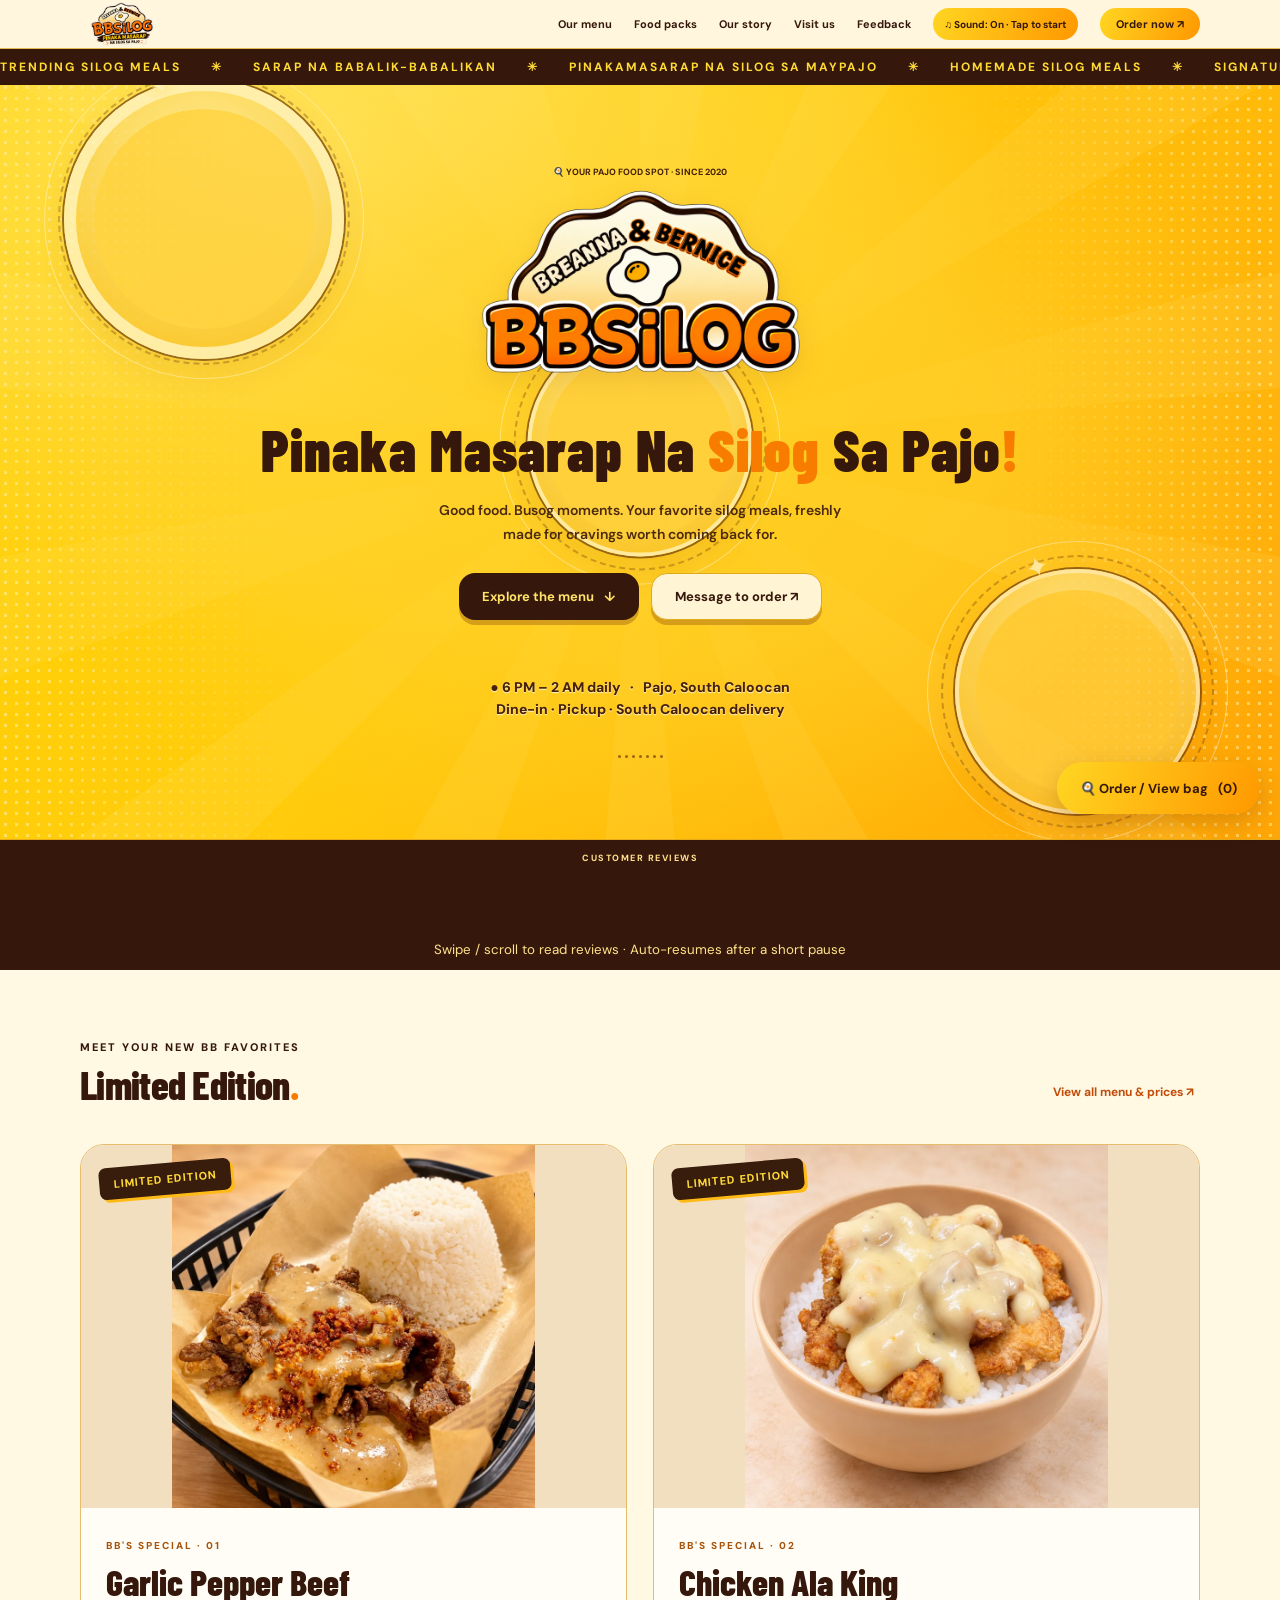
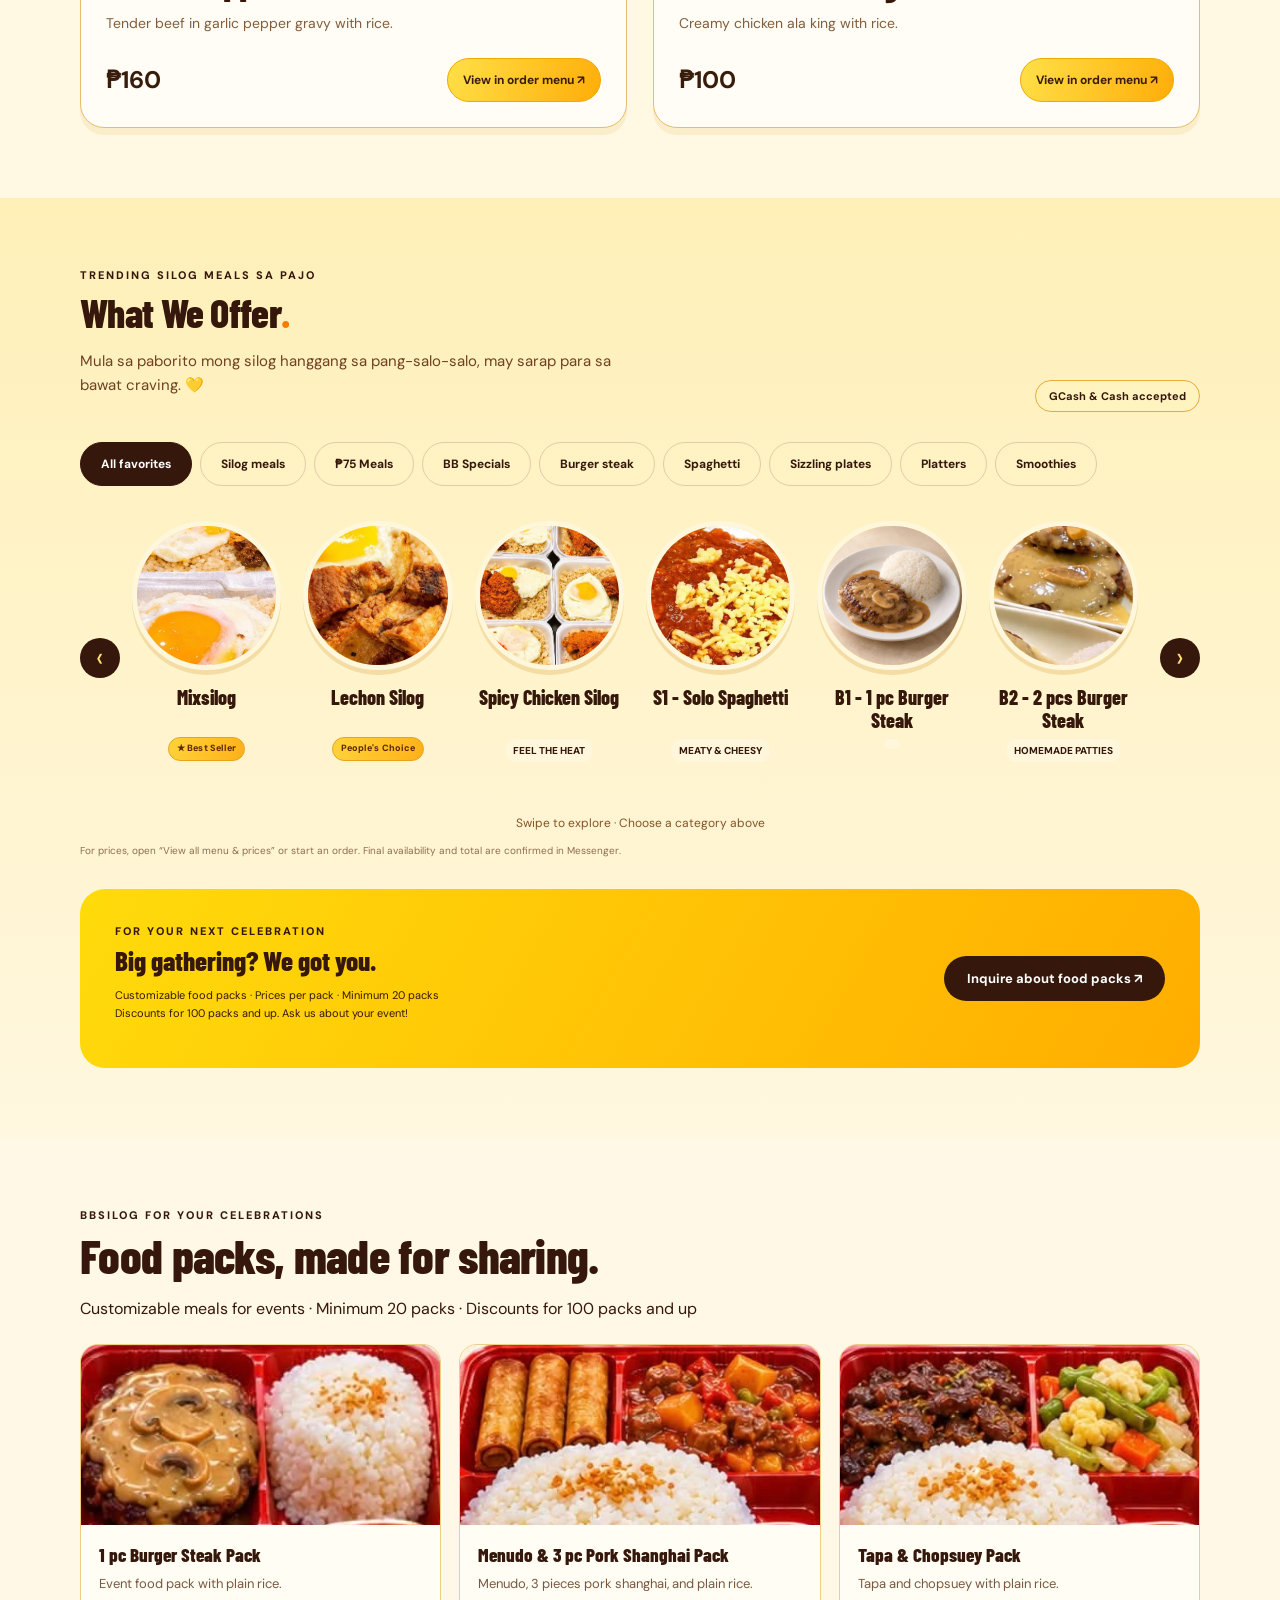
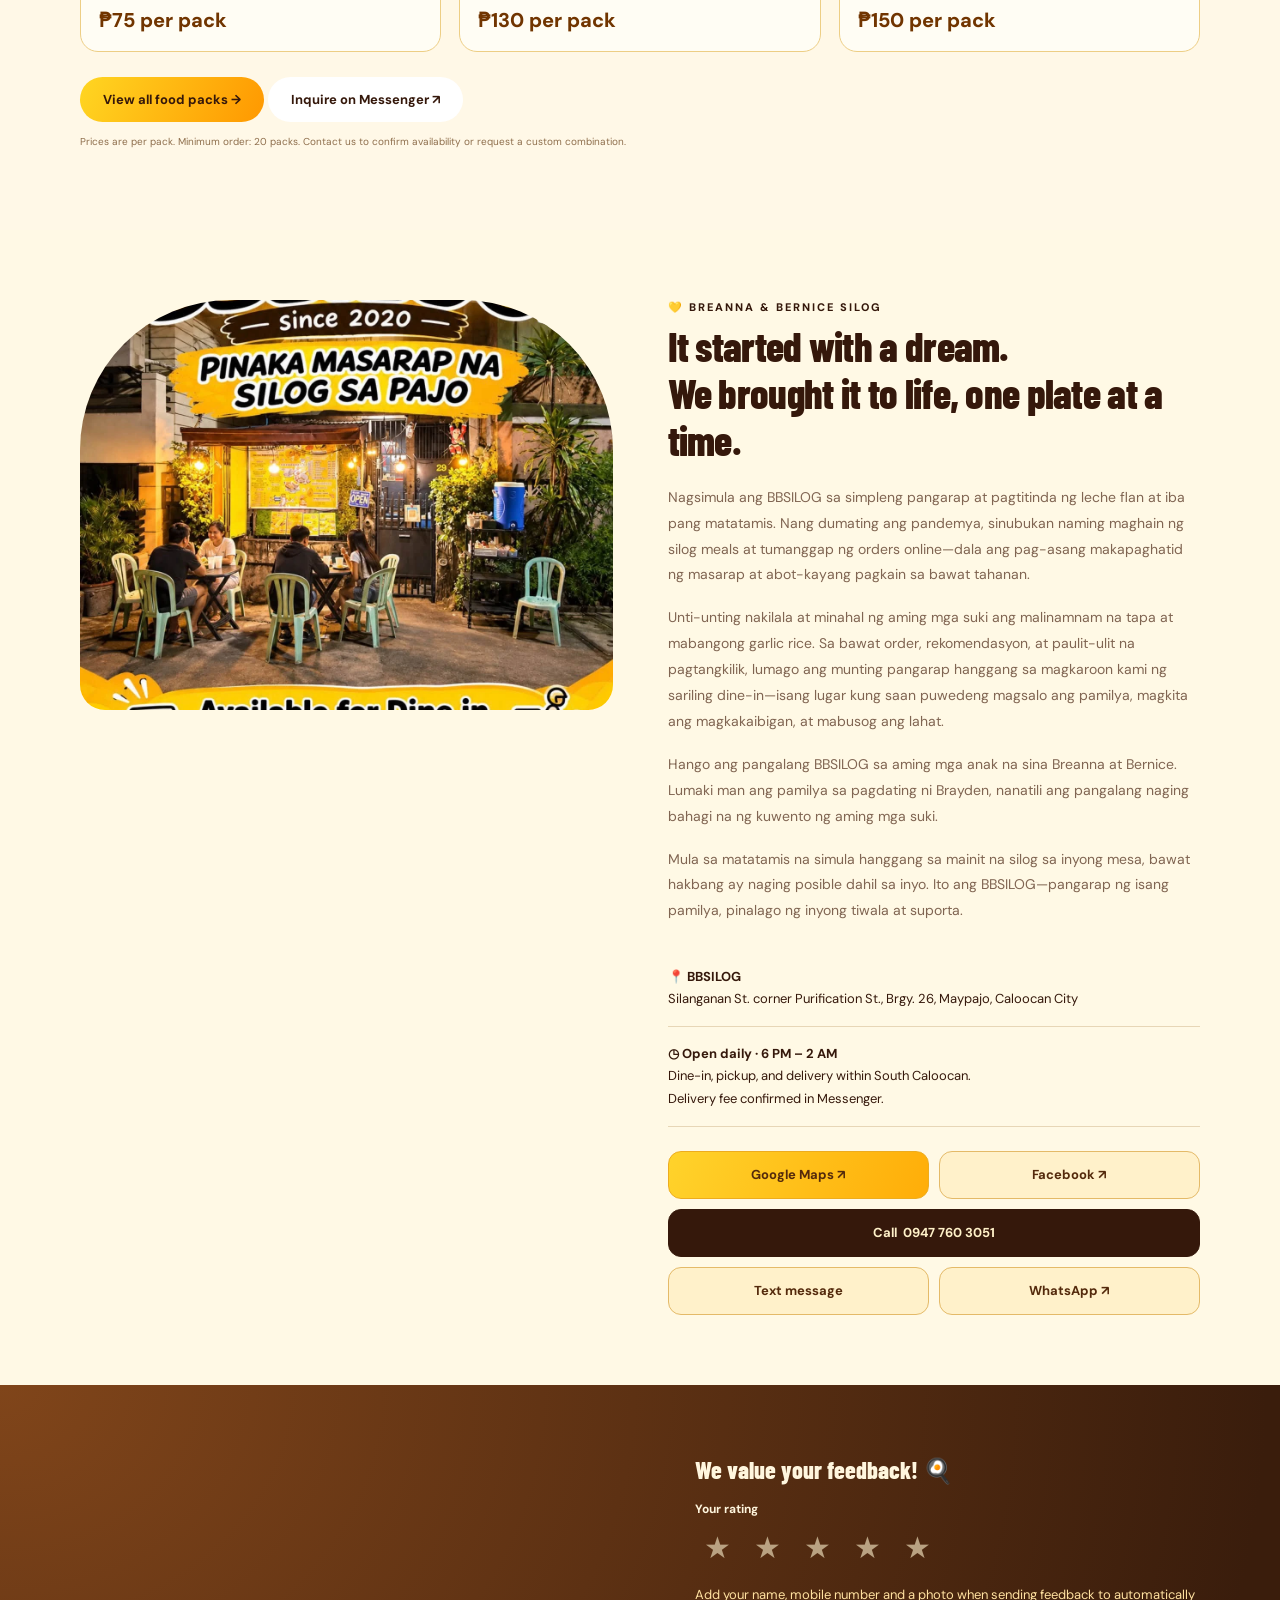
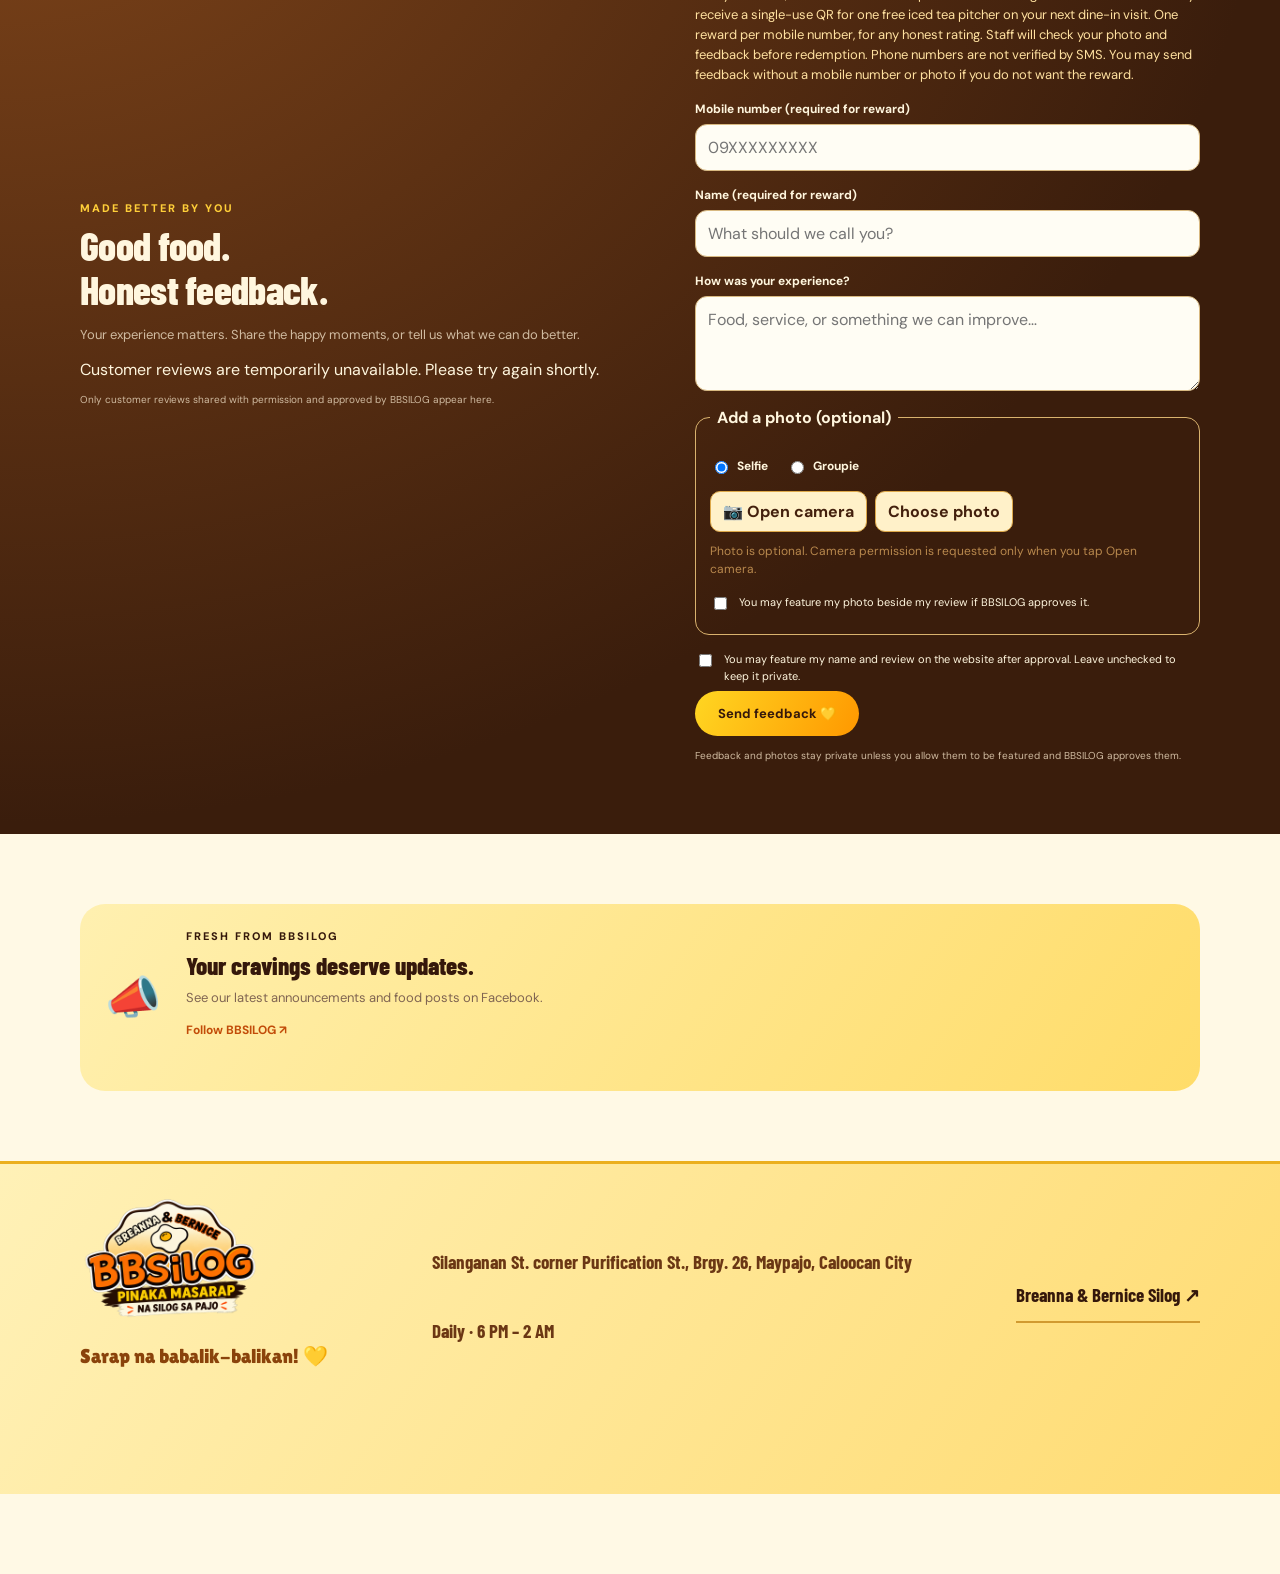
==== commit d8f85ffc: "fix: show full group photos and feature actual specials photos" ====
--- a/index.html
+++ b/index.html
@@ -119,10 +119,10 @@
 @media(prefers-reduced-motion:reduce){.layout-custom .hero-lyric .lyric-beat-text{transform:none!important;transition:none!important}}
 </style><style>
 .layout-custom .hero-lyric .karaoke-word{display:inline-block;transform-origin:center;transform:scale(1);transition:transform .15s ease,color .15s ease,text-shadow .15s ease;white-space:nowrap}.layout-custom .hero-lyric .karaoke-word.singing{color:#a32d00;transform:scale(calc(1.17 + var(--music-beat,0)*.08));text-shadow:0 1px 1px #fff6c5,0 0 10px #fff4ba;position:relative;z-index:1}@media(prefers-reduced-motion:reduce){.layout-custom .hero-lyric .karaoke-word{transition:none}.layout-custom .hero-lyric .karaoke-word.singing{transform:none;text-decoration:underline}}
-</style><link rel="stylesheet" href="/files/reviews.css?v=20261031-qr-orders">
+</style><link rel="stylesheet" href="/files/reviews.css?v=20261101-full-groupie">
 <link rel="stylesheet" href="/files/lyrics.css?v=20261031-scatter">
 <script src="/files/lyric-placement.js?v=20261031-scatter"></script>
-<link rel="stylesheet" href="/files/qr-orders.css?v=20261031-pitcher"><link rel="stylesheet" href="/files/menu-carousel.css?v=20261031-mobile-small"><link rel="stylesheet" href="/files/menu-catalog.css?v=20261101-limited"><link rel="stylesheet" href="/files/site-improvements.css?v=20261101"></head><body class="design-c">
+<link rel="stylesheet" href="/files/qr-orders.css?v=20261031-pitcher"><link rel="stylesheet" href="/files/menu-carousel.css?v=20261031-mobile-small"><link rel="stylesheet" href="/files/menu-catalog.css?v=20261101-limited"><link rel="stylesheet" href="/files/site-improvements.css?v=20261101-actual-photos"></head><body class="design-c">
 
 <header><div class="wrap nav"><a class="brand" href="#home"><img src="/files/bbsilog-logo-tagline.webp" alt="Breanna & Bernice BBSILOG — Pinaka Masarap Na Silog Sa Pajo"></a><a href="#menu">Our menu</a><a href="#about">Our story</a><a href="#visit">Visit us</a><a href="#feedback">Feedback</a><button class="btn orange" id="musicToggle" aria-pressed="false" onclick="toggleMusic()">♫ Sound: Off</button><button class="mobile-nav-toggle" aria-label="Open navigation" aria-expanded="false" aria-controls="mobileNav" onclick="toggleMobileNav(this)">☰</button><button class="btn orange" onclick="showOrder()">Order now ↗</button></div><nav class="mobile-nav" id="mobileNav" aria-label="Mobile navigation"><a href="#menu" onclick="closeMobileNav()">Menu</a><a href="#about" onclick="closeMobileNav()">About BBSILOG</a><a href="#visit" onclick="closeMobileNav()">Location & contact</a><a href="#feedback" onclick="closeMobileNav()">Feedback</a><a href="#" onclick="closeMobileNav();showOrder();return false">Start my order ↗</a></nav></header>
 <audio id="bgMusic" src="/files/bbsilog-song.mp3" loop preload="metadata"></audio><main><div class="hero" id="home"><div class="hero-art hero-background"><div class="food-window food-slideshow photo-marquee" tabindex="0" aria-label="BBSILOG food photos"><div class="hero-photo-track"><div class="hero-photo-set"><div class="hero-photo-card"><svg viewBox="0 760 1242 820" preserveAspectRatio="xMidYMid meet" role="img" aria-label="Special Chicken Silog"><title>Special Chicken Silog</title><defs><clipPath id="hero-crop-0"><rect x="0" y="760" width="1242" height="820" /></clipPath></defs><image clip-path="url(#hero-crop-0)" href="/files/chicken.webp" width="1242" height="1844" /></svg><span>Special Chicken Silog</span></div><div class="hero-photo-card"><svg viewBox="0 940 1242 580" preserveAspectRatio="xMidYMid meet" role="img" aria-label="Chicken Adobo Silog"><title>Chicken Adobo Silog</title><defs><clipPath id="hero-crop-1"><rect x="0" y="940" width="1242" height="580" /></clipPath></defs><image clip-path="url(#hero-crop-1)" href="/files/adobo.webp" width="1242" height="1641" /></svg><span>Chicken Adobo Silog</span></div><div class="hero-photo-card"><svg viewBox="0 775 1242 670" preserveAspectRatio="xMidYMid meet" role="img" aria-label="BB’s Special Spaghetti"><title>BB’s Special Spaghetti</title><defs><clipPath id="hero-crop-2"><rect x="0" y="775" width="1242" height="670" /></clipPath></defs><image clip-path="url(#hero-crop-2)" href="/files/spaghetti.webp" width="1242" height="1849" /></svg><span>BB’s Special Spaghetti</span></div><div class="hero-photo-card"><svg viewBox="640 500 490 210" preserveAspectRatio="xMidYMid meet" role="img" aria-label="Tapa & Chopsuey Pack"><title>Tapa & Chopsuey Pack</title><defs><clipPath id="hero-crop-3"><rect x="640" y="500" width="490" height="210" /></clipPath></defs><image clip-path="url(#hero-crop-3)" href="/files/packs.webp" width="1242" height="1851" /></svg><span>Tapa & Chopsuey Pack</span></div><div class="hero-photo-card"><svg viewBox="30 852 390 168" preserveAspectRatio="xMidYMid meet" role="img" aria-label="Chicken & Spaghetti Pack"><title>Chicken & Spaghetti Pack</title><defs><clipPath id="hero-crop-4"><rect x="30" y="852" width="390" height="168" /></clipPath></defs><image clip-path="url(#hero-crop-4)" href="/files/packs.webp" width="1242" height="1851" /></svg><span>Chicken & Spaghetti Pack</span></div></div><div class="hero-photo-set" aria-hidden="true"><div class="hero-photo-card"><svg viewBox="0 760 1242 820" preserveAspectRatio="xMidYMid meet" role="img" aria-label="Special Chicken Silog"><title>Special Chicken Silog</title><defs><clipPath id="hero-crop-0"><rect x="0" y="760" width="1242" height="820" /></clipPath></defs><image clip-path="url(#hero-crop-0)" href="/files/chicken.webp" width="1242" height="1844" /></svg><span>Special Chicken Silog</span></div><div class="hero-photo-card"><svg viewBox="0 940 1242 580" preserveAspectRatio="xMidYMid meet" role="img" aria-label="Chicken Adobo Silog"><title>Chicken Adobo Silog</title><defs><clipPath id="hero-crop-1"><rect x="0" y="940" width="1242" height="580" /></clipPath></defs><image clip-path="url(#hero-crop-1)" href="/files/adobo.webp" width="1242" height="1641" /></svg><span>Chicken Adobo Silog</span></div><div class="hero-photo-card"><svg viewBox="0 775 1242 670" preserveAspectRatio="xMidYMid meet" role="img" aria-label="BB’s Special Spaghetti"><title>BB’s Special Spaghetti</title><defs><clipPath id="hero-crop-2"><rect x="0" y="775" width="1242" height="670" /></clipPath></defs><image clip-path="url(#hero-crop-2)" href="/files/spaghetti.webp" width="1242" height="1849" /></svg><span>BB’s Special Spaghetti</span></div><div class="hero-photo-card"><svg viewBox="640 500 490 210" preserveAspectRatio="xMidYMid meet" role="img" aria-label="Tapa & Chopsuey Pack"><title>Tapa & Chopsuey Pack</title><defs><clipPath id="hero-crop-3"><rect x="640" y="500" width="490" height="210" /></clipPath></defs><image clip-path="url(#hero-crop-3)" href="/files/packs.webp" width="1242" height="1851" /></svg><span>Tapa & Chopsuey Pack</span></div><div class="hero-photo-card"><svg viewBox="30 852 390 168" preserveAspectRatio="xMidYMid meet" role="img" aria-label="Chicken & Spaghetti Pack"><title>Chicken & Spaghetti Pack</title><defs><clipPath id="hero-crop-4"><rect x="30" y="852" width="390" height="168" /></clipPath></defs><image clip-path="url(#hero-crop-4)" href="/files/packs.webp" width="1242" height="1851" /></svg><span>Chicken & Spaghetti Pack</span></div></div></div></div></div><div class="hero-wash" aria-hidden="true"></div><div class="wrap hero-grid"><div><span class="pill">🍳 YOUR PAJO FOOD SPOT · SINCE 2020</span><img class="hero-brand-mark" src="/files/bbsilog-hero-logo-clean.webp" alt="Breanna & Bernice BBSILOG"><h1>Pinaka Masarap <br>Na <span>Silog</span> <br>Sa Pajo<span>!</span></h1><p>Good food. Busog moments. Your favorite silog meals, freshly made for cravings worth coming back for.</p><div class="actions"><a class="btn" href="#menu">Explore the menu <span>↓</span></a><button class="btn light" onclick="showOrder()">Message to order ↗</button></div><div class="small">● 6 PM – 2 AM daily &nbsp; · &nbsp; Pajo, South Caloocan<br>Dine-in · Pickup · South Caloocan delivery</div><div class="beat-indicator" aria-hidden="true"><i></i><i></i><i></i><i></i><i></i><i></i><i></i></div><div class="hero-media-controls"><button class="btn light gallery-toggle" aria-pressed="false" onclick="toggleGallery(this)">Pause photos Ⅱ</button></div></div><div class="original-food-hero"><img src="/files/mix.webp" alt="BBSILOG Mixsilog"><div class="original-note"><small>A little bit of everything</small>Meet your Mixsilog. 💛</div></div><div class="hero-gallery"><div class="hero-dish main-dish"><video class="hero-clip" src="/files/hero-part-one.mp4" muted autoplay loop playsinline preload="metadata" aria-label="BBSILOG food video, first half"></video></div><div class="hero-dish second-dish"><video class="hero-clip" src="/files/hero-part-two.mp4" muted autoplay loop playsinline preload="metadata" aria-label="BBSILOG food video, second half"></video></div><div class="hero-dish third-dish"><video class="hero-clip" src="/files/hero-part-three.mp4" muted autoplay loop playsinline preload="metadata" aria-label="BBSILOG food video, middle segment"></video></div></div></div></div>
@@ -135,7 +135,7 @@
 </main><footer><div class="wrap footer-inner"><div><img src="/files/bbsilog-logo-tagline.webp" alt="BBSILOG" style="width:180px;height:auto;display:block"><p>Sarap na babalik-balikan! 💛</p></div><div><a href="https://www.google.com/maps/place/BBSILOG+%F0%9F%8D%B3/@14.6415676,120.9748802,20.04z/data=!4m15!1m8!3m7!1s0x3397b5c540500b77:0x46df8634eae45051!2sSilanganan+St,+Caloocan,+Metro+Manila!3b1!8m2!3d14.6415489!4d120.9750226!16s%2Fg%2F11bx1zns6p!3m5!1s0x3397b5c9f919ed33:0xca9955718042988e!8m2!3d14.6418488!4d120.9749312!16s%2Fg%2F11jzr9ktsg?entry=ttu" target="_blank" rel="noopener">Silanganan St. corner Purification St., Brgy. 26, Maypajo, Caloocan City</a><br><br>Daily · 6 PM – 2 AM</div><a href="https://www.facebook.com/BreannaBernice.Silog" target="_blank" rel="noopener">Breanna & Bernice Silog ↗</a></div></footer>
 <button class="btn orange floating" onclick="showOrder()">🍳 Order / View bag <span id="cartCount">(0)</span></button><div class="toast" id="toast" role="status"></div>
 <div class="overlay" id="overlay"><div class="order" role="dialog" aria-modal="true" aria-labelledby="orderTitle" tabindex="-1"><div class="dialog-head"><span class="eyebrow">Let's get you busog</span><button class="close" onclick="hideOrder()" aria-label="Close order">×</button></div><h2 id="orderTitle">Your BBSILOG order 🍳</h2><p class="muted">Pili ng meals, ayusin ang order, at i-send sa Messenger—lahat dito.</p><div id="panelMenu"></div><h3 style="margin:24px 0 4px">Your order summary</h3><div id="orderItems"></div><label for="fulfillment">How would you like your order?</label><select id="fulfillment" onchange="renderDelivery()"><option>Pickup</option><option>Delivery</option></select><div id="delivery" hidden><p class="coverage-warning">Delivery is available only in South Caloocan, near our Maypajo store. Please choose pickup if your address is beyond this area.</p><input type="hidden" id="deliveryZone" value="local"><label class="coverage-confirmation" for="deliveryCoverage"><input type="checkbox" id="deliveryCoverage">My address is within South Caloocan, near Maypajo.</label><label for="address">Delivery address · South Caloocan, near Pajo only</label><textarea id="address" placeholder="House number, street, barangay, landmark"></textarea><p class="demo-note">Exact address eligibility and delivery fee must be confirmed by BBSILOG in Messenger before the order is accepted.</p></div><label for="payment">Payment method</label><select id="payment" onchange="updateGCashPayment()"><option>GCash</option><option>Cash</option></select><div id="gcashPayment" class="gcash-payment" aria-live="polite"><div class="gcash-payment-heading"><span class="gcash-icon" aria-hidden="true">G</span><b>Pay with GCash</b></div><div id="gcashQrContent"></div><p>Wait for BBSILOG to confirm availability and the final total before paying.</p></div><label for="notes">Special requests (optional)</label><input id="notes" placeholder="Tell us your requests" maxlength="250"><div class="total"><span>Food subtotal</span><span id="total">₱0</span></div><p class="demo-note">This is an order request. Staff will confirm availability, delivery fee, final total, and payment instructions. Copy the summary, then paste and send it in Messenger.</p><button class="btn orange" onclick="copyOrder()">1. Copy order summary</button><a class="btn" id="orderMessenger" hidden aria-disabled="true" tabindex="-1" onclick="guardOrderMessenger(event)" target="_blank" rel="noopener">2. Open Messenger ↗</a><p class="copy-status" id="orderCopyStatus" role="status">Complete your name and phone, then copy the order summary to unlock Messenger.</p></div></div>
-<script src="/files/menu-catalog.js?v=20261101-limited"></script>
+<script src="/files/menu-catalog.js?v=20261101-actual-photos"></script>
 <script>
 let cart={},soundOn=false,ctx,rating=0,previousFocus;
 
--- a/files/reviews.css
+++ b/files/reviews.css
@@ -8,14 +8,14 @@
 .ticker .ticker-track{animation-duration:42s!important}
 .review-status{font-size:14px;line-height:1.6}
 @media(prefers-reduced-motion:reduce){.hero-glass-reviews .hero-glass-track,#publicReviews .review-track,.ticker .ticker-track{animation:none!important}}
-.review-card{box-sizing:border-box;overflow:hidden}.review-card.selfie-review{display:grid;grid-template-columns:58px minmax(0,1fr);gap:12px;align-items:start}.review-card.groupie-review{display:grid;grid-template-columns:minmax(0,1fr) minmax(0,1fr);gap:16px;align-items:center}.review-card .customer-review-photo{display:block;max-width:100%;object-fit:cover}.review-card .customer-review-photo.selfie{width:58px;height:58px;border-radius:50%;aspect-ratio:1}.review-card .customer-review-photo.groupie{width:100%;height:215px;border-radius:14px}.review-card .review-copy{min-width:0}.review-card .review-copy p{white-space:normal;overflow-wrap:anywhere;margin:8px 0 0}.photo-choice{margin:16px 0;padding:14px;border:1px solid #d9b26e;border-radius:14px}.photo-choice legend{padding:0 7px;font-weight:700}.photo-layout-options{display:flex;gap:18px}.photo-layout-options label{display:flex;align-items:center;gap:6px}.photo-layout-options input,.feedback .photo-choice .check input{width:auto}.photo-actions{display:flex;flex-wrap:wrap;gap:8px;margin:10px 0}.photo-action,.photo-remove{margin:0;padding:9px 12px;background:#fff1c9;border:1px solid #dda849;border-radius:10px;color:#43200d;font-weight:700}.photo-remove{margin-top:8px;background:#ffe7da}.photo-status{font-size:12px;line-height:1.5;color:#b8884d;margin:8px 0}.feedback #feedbackCamera,.feedback .photo-preview img{display:block;max-width:100%;width:min(100%,460px);max-height:360px;object-fit:contain;border-radius:14px;background:#32170d}.feedback #feedbackCamera[hidden],.feedback .photo-preview[hidden]{display:none}.feedback .photo-preview img{object-fit:cover}.admin-review-photo{display:block;max-width:min(100%,420px);max-height:300px;object-fit:cover;border-radius:14px;margin:10px 0 14px}.admin-review-photo.selfie{width:92px;height:92px;border-radius:50%}.admin-review-photo.groupie{width:100%;height:280px}
+.review-card{box-sizing:border-box;overflow:hidden}.review-card.selfie-review{display:grid;grid-template-columns:58px minmax(0,1fr);gap:12px;align-items:start}.review-card.groupie-review{display:grid;grid-template-columns:minmax(0,1fr) minmax(0,1fr);gap:16px;align-items:center}.review-card .customer-review-photo{display:block;max-width:100%;object-fit:cover}.review-card .customer-review-photo.selfie{width:58px;height:58px;border-radius:50%;aspect-ratio:1}.review-card .customer-review-photo.groupie{width:100%;height:215px;border-radius:14px;object-fit:contain;background:#fff0ce}.review-card .review-copy{min-width:0}.review-card .review-copy p{white-space:normal;overflow-wrap:anywhere;margin:8px 0 0}.photo-choice{margin:16px 0;padding:14px;border:1px solid #d9b26e;border-radius:14px}.photo-choice legend{padding:0 7px;font-weight:700}.photo-layout-options{display:flex;gap:18px}.photo-layout-options label{display:flex;align-items:center;gap:6px}.photo-layout-options input,.feedback .photo-choice .check input{width:auto}.photo-actions{display:flex;flex-wrap:wrap;gap:8px;margin:10px 0}.photo-action,.photo-remove{margin:0;padding:9px 12px;background:#fff1c9;border:1px solid #dda849;border-radius:10px;color:#43200d;font-weight:700}.photo-remove{margin-top:8px;background:#ffe7da}.photo-status{font-size:12px;line-height:1.5;color:#b8884d;margin:8px 0}.feedback #feedbackCamera,.feedback .photo-preview img{display:block;max-width:100%;width:min(100%,460px);max-height:360px;object-fit:contain;border-radius:14px;background:#32170d}.feedback #feedbackCamera[hidden],.feedback .photo-preview[hidden]{display:none}.feedback .photo-preview img{object-fit:contain}.admin-review-photo{display:block;max-width:min(100%,420px);max-height:300px;object-fit:cover;border-radius:14px;margin:10px 0 14px}.admin-review-photo.selfie{width:92px;height:92px;border-radius:50%}.admin-review-photo.groupie{width:100%;height:280px;object-fit:contain;background:#fff0ce}
 .feedback #photoFile[hidden]{display:none!important}.admin-photo-unavailable{margin:10px 0 14px;color:#9e250d;font-size:13px}
 @media(max-width:600px){.review-card.groupie-review{grid-template-columns:1fr;gap:10px}.review-card .customer-review-photo.groupie{height:180px}.review-card.selfie-review{grid-template-columns:48px minmax(0,1fr);gap:9px}.review-card .customer-review-photo.selfie{width:48px;height:48px}.photo-choice{padding:11px}.photo-actions button{flex:1 1 auto}}
 
 /* Photo layouts for the scrolling review tickets. */
 .glass-review .customer-review-photo.selfie{display:block;width:48px;height:48px;flex:0 0 48px;border-radius:50%;object-fit:cover;border:2px solid #fff1b4}
 .glass-review.has-groupie{width:480px!important;display:grid;grid-template-columns:minmax(0,1fr) minmax(0,1fr);gap:10px 16px;align-items:center}
-.glass-review.has-groupie>.customer-review-photo.groupie{grid-column:1;grid-row:1 / span 3;display:block;width:100%;height:170px;border-radius:12px;object-fit:cover}
+.glass-review.has-groupie>.customer-review-photo.groupie{grid-column:1;grid-row:1 / span 3;display:block;width:100%;height:170px;border-radius:12px;object-fit:contain;background:#fff0ce}
 .glass-review.has-groupie>.review-identity,.glass-review.has-groupie>p,.glass-review.has-groupie>small{grid-column:2;min-width:0}
 .review-scroll-window{width:100%;overflow-x:auto;overflow-y:hidden;scrollbar-width:auto;scrollbar-color:#ffbf1e #5a3017;padding:12px 0 17px;overscroll-behavior-x:contain;touch-action:pan-x pan-y}
 .review-scroll-window::-webkit-scrollbar{height:12px}.review-scroll-window::-webkit-scrollbar-track{background:#5a3017}.review-scroll-window::-webkit-scrollbar-thumb{background:#ffbf1e;border-radius:10px;border:2px solid #5a3017}
--- a/files/site-improvements.css
+++ b/files/site-improvements.css
@@ -3,7 +3,7 @@
 .limited-grid { display: grid; grid-template-columns: repeat(2,minmax(0,1fr)); gap: 26px; }
 .limited-card { min-width: 0; overflow: hidden; border: 1px solid #e6bd6e; border-radius: 24px; background: #fffdf5; box-shadow: 0 7px 0 #e9bd6233; }
 .limited-photo { position: relative; background: #f2dfc0; aspect-ratio: 1.5; overflow: hidden; }
-.limited-photo img,.limited-photo svg { display: block; width: 100%; height: 100%; object-fit: cover; }
+.limited-photo img,.limited-photo svg { display: block; width: 100%; height: 100%; object-fit: contain; }
 .limited-stamp { position: absolute; left: 18px; top: 18px; padding: 9px 14px; border-radius: 7px; background: #381c0c; color: #ffda37; font-size: 11px; font-weight: 800; letter-spacing: 1px; text-transform: uppercase; transform: rotate(-5deg); box-shadow: 3px 3px 0 #ffba16; }
 .limited-copy { padding: 25px; }
 .limited-number { color: #a85309; font-size: 10px; letter-spacing: 2px; font-weight: 800; }
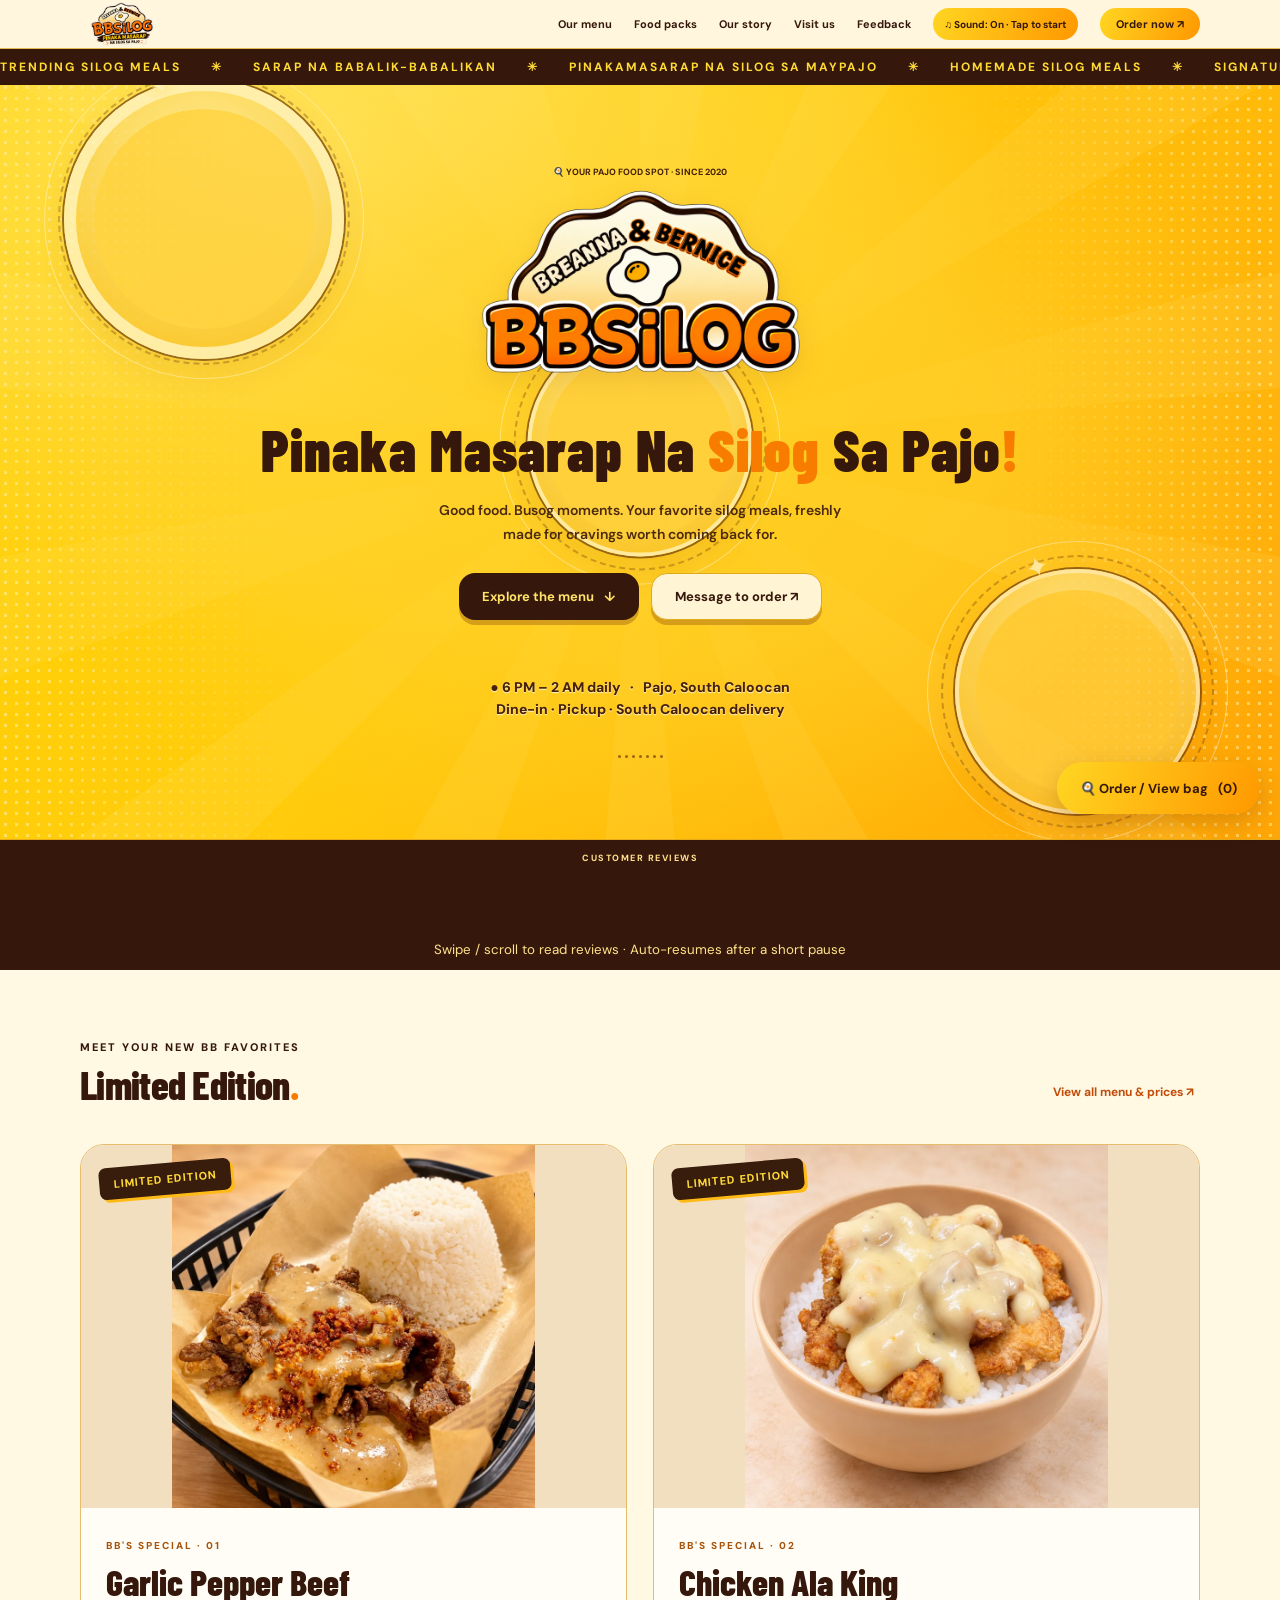
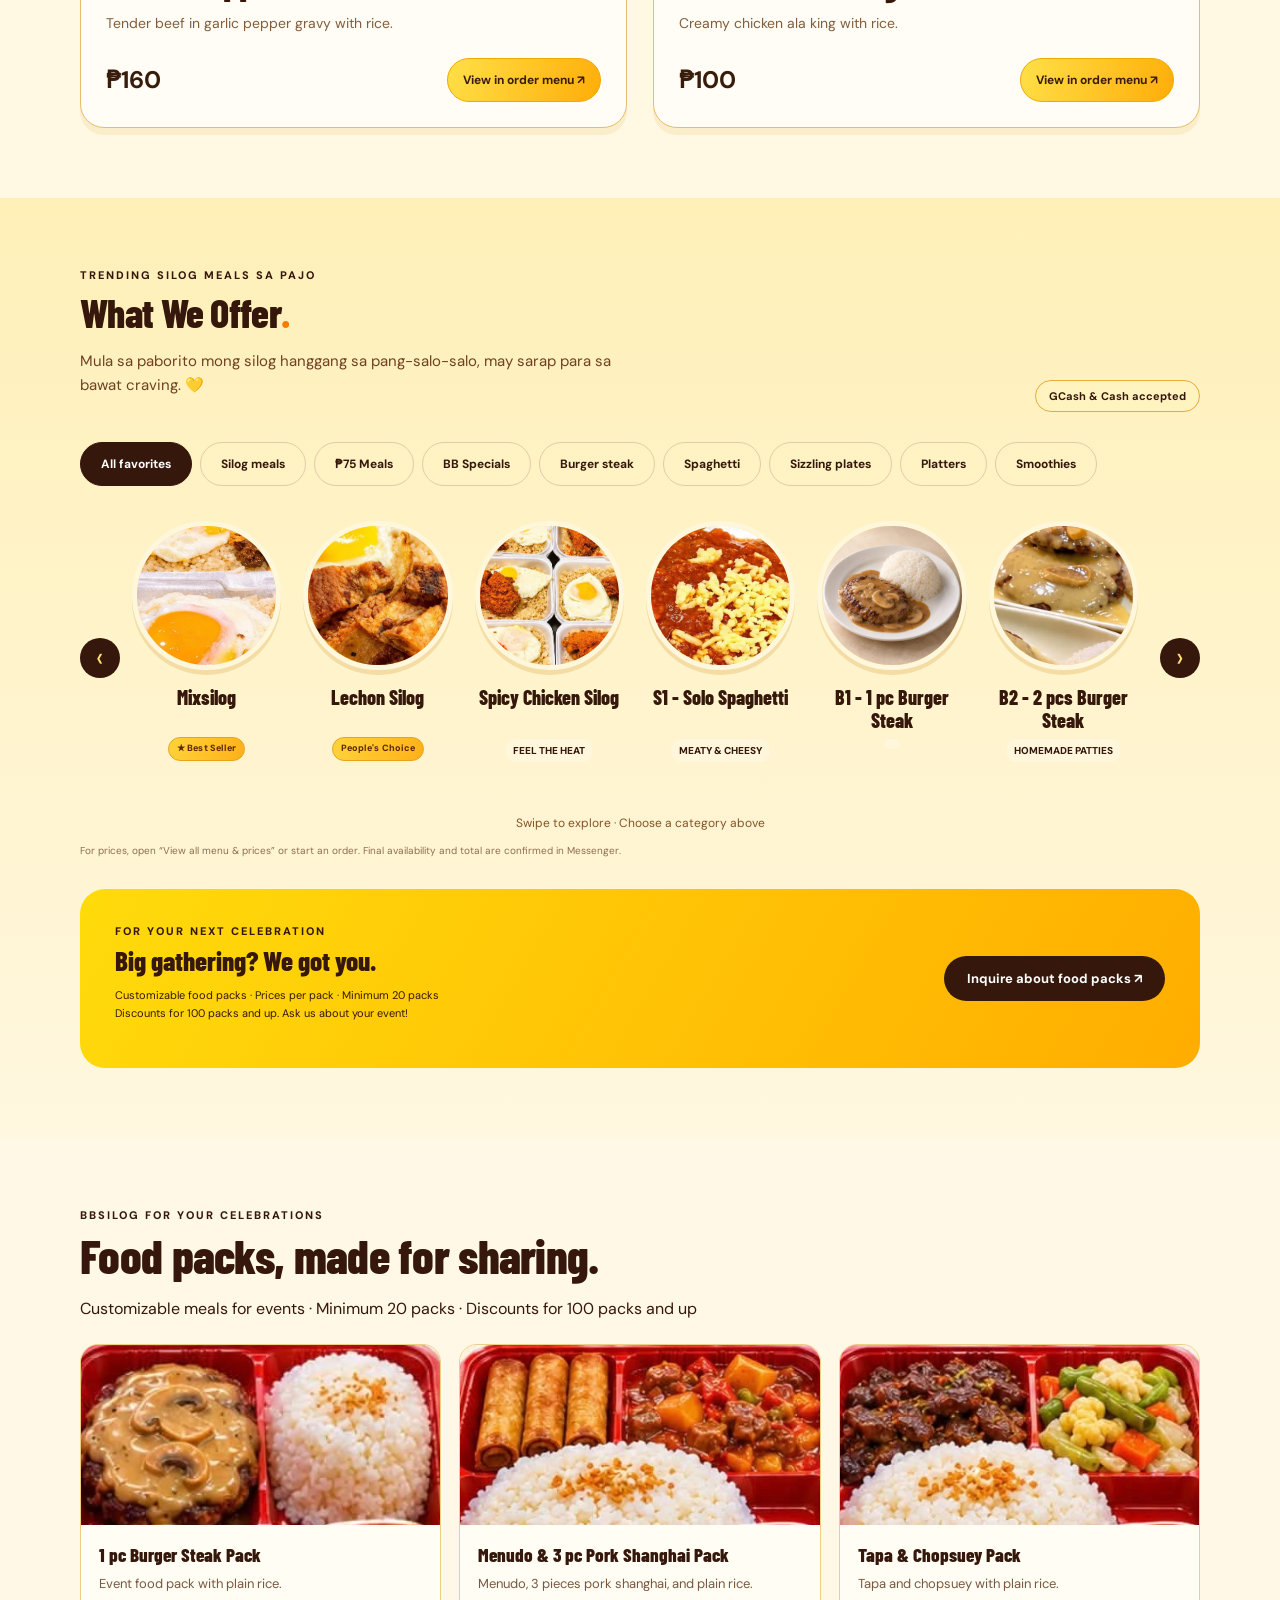
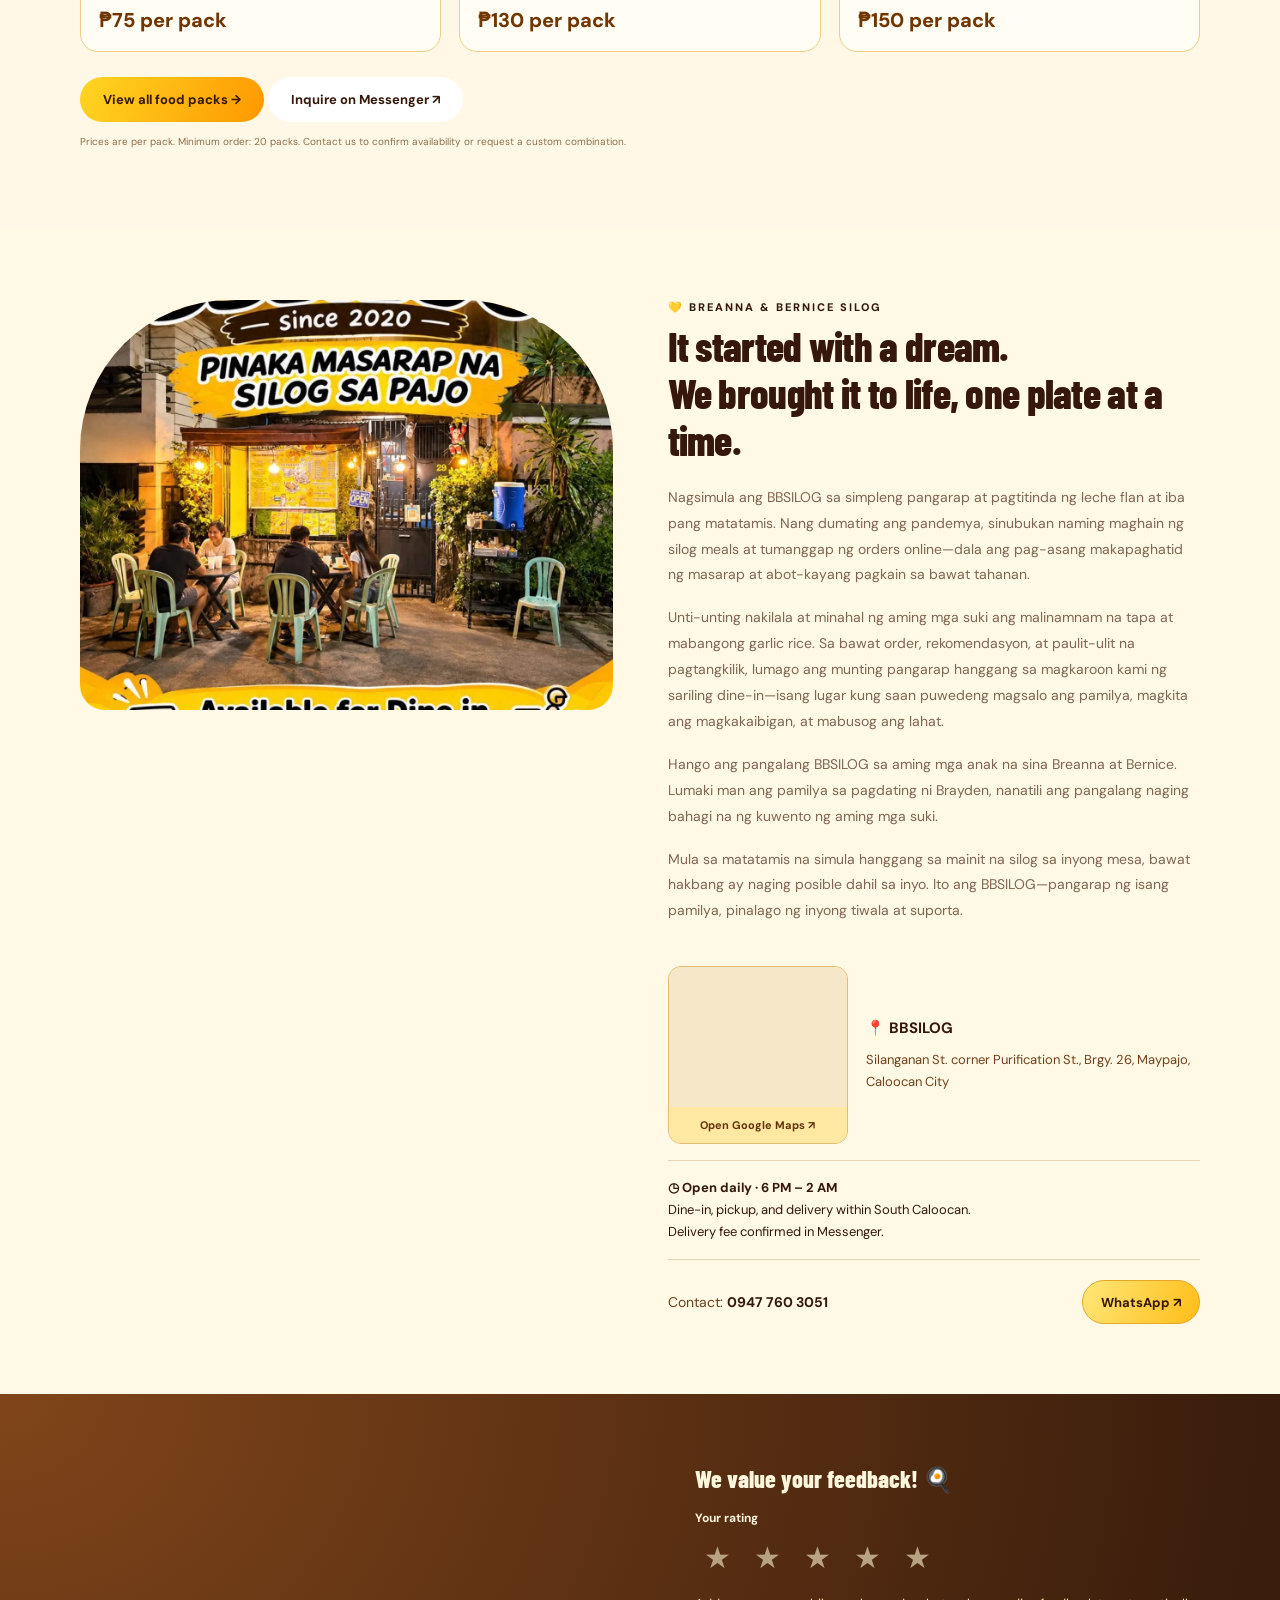
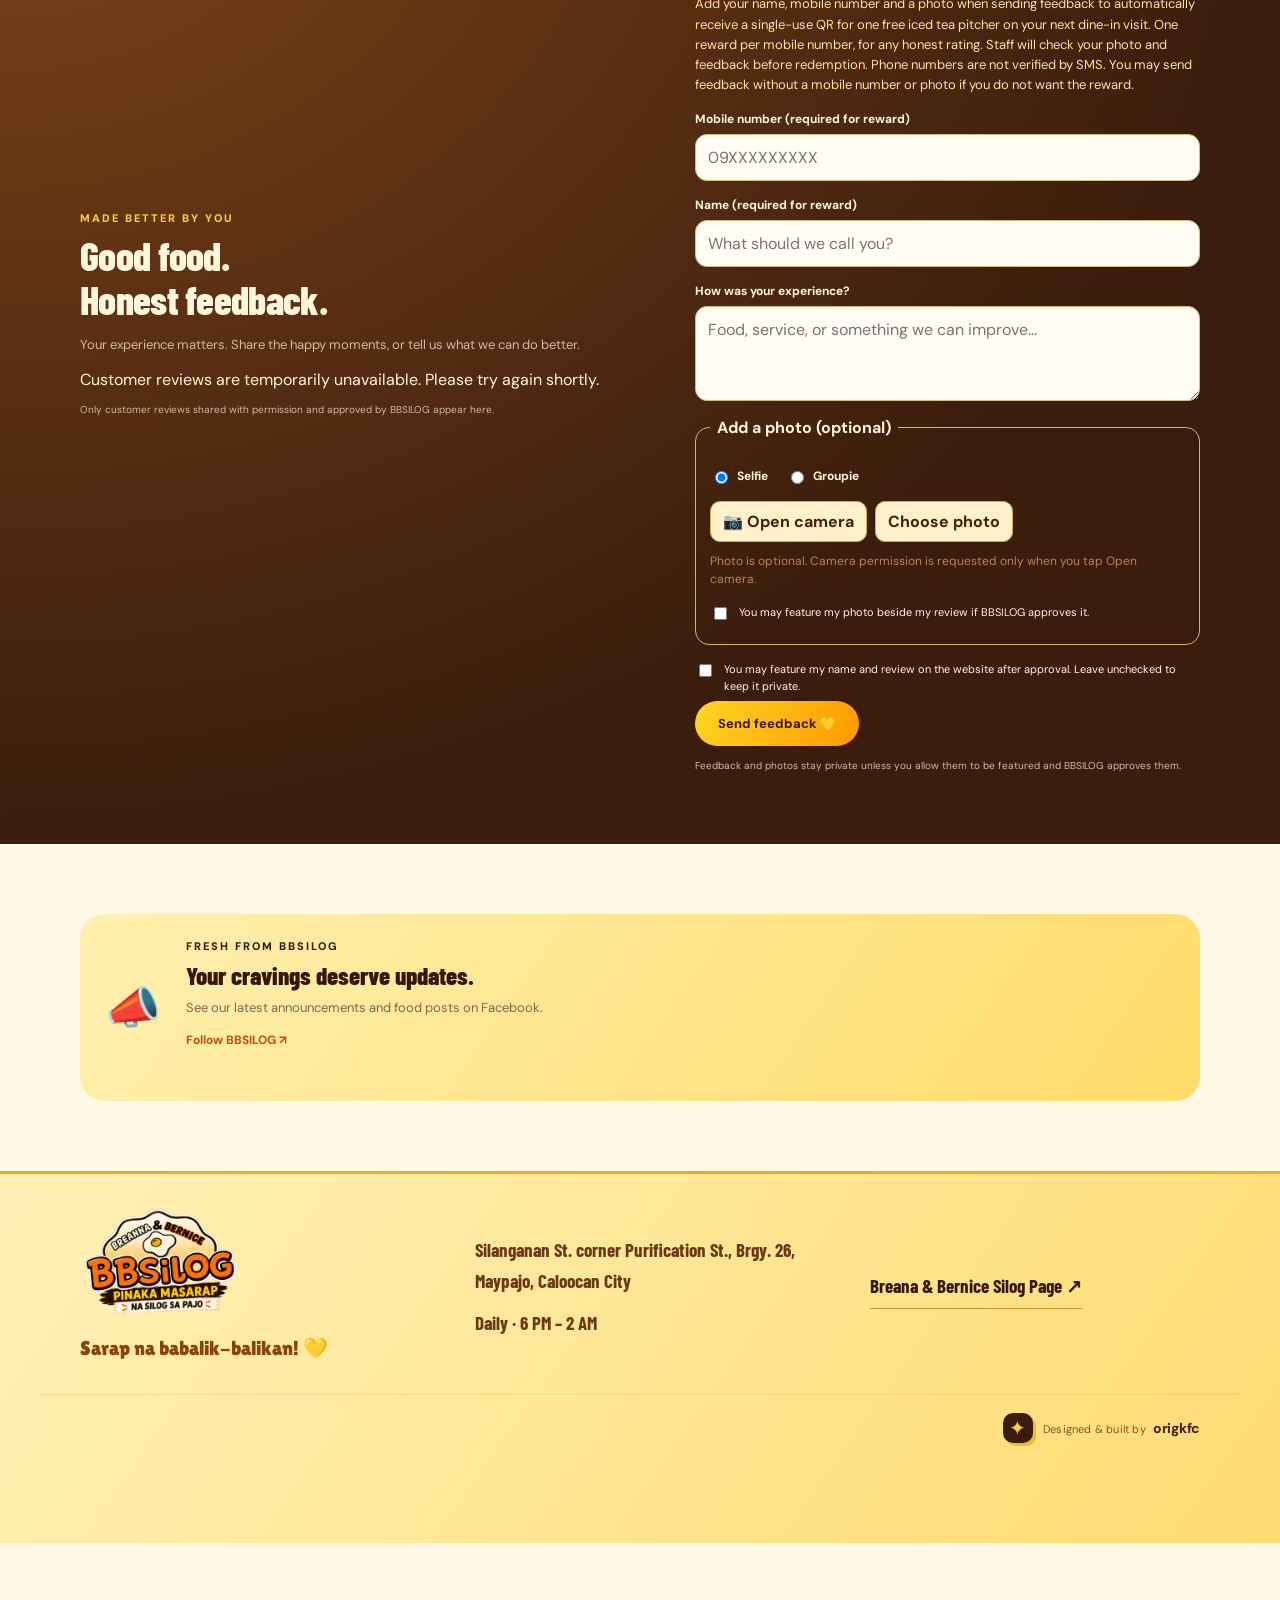
==== commit 621074e7: "style: simplify location contacts and add origkfc creator credit" ====
--- a/index.html
+++ b/index.html
@@ -122,17 +122,17 @@
 </style><link rel="stylesheet" href="/files/reviews.css?v=20261101-full-groupie">
 <link rel="stylesheet" href="/files/lyrics.css?v=20261031-scatter">
 <script src="/files/lyric-placement.js?v=20261031-scatter"></script>
-<link rel="stylesheet" href="/files/qr-orders.css?v=20261031-pitcher"><link rel="stylesheet" href="/files/menu-carousel.css?v=20261031-mobile-small"><link rel="stylesheet" href="/files/menu-catalog.css?v=20261101-limited"><link rel="stylesheet" href="/files/site-improvements.css?v=20261101-actual-photos"></head><body class="design-c">
+<link rel="stylesheet" href="/files/qr-orders.css?v=20261031-pitcher"><link rel="stylesheet" href="/files/menu-carousel.css?v=20261031-mobile-small"><link rel="stylesheet" href="/files/menu-catalog.css?v=20261101-limited"><link rel="stylesheet" href="/files/site-improvements.css?v=20261101-contact-footer"></head><body class="design-c">
 
 <header><div class="wrap nav"><a class="brand" href="#home"><img src="/files/bbsilog-logo-tagline.webp" alt="Breanna & Bernice BBSILOG — Pinaka Masarap Na Silog Sa Pajo"></a><a href="#menu">Our menu</a><a href="#about">Our story</a><a href="#visit">Visit us</a><a href="#feedback">Feedback</a><button class="btn orange" id="musicToggle" aria-pressed="false" onclick="toggleMusic()">♫ Sound: Off</button><button class="mobile-nav-toggle" aria-label="Open navigation" aria-expanded="false" aria-controls="mobileNav" onclick="toggleMobileNav(this)">☰</button><button class="btn orange" onclick="showOrder()">Order now ↗</button></div><nav class="mobile-nav" id="mobileNav" aria-label="Mobile navigation"><a href="#menu" onclick="closeMobileNav()">Menu</a><a href="#about" onclick="closeMobileNav()">About BBSILOG</a><a href="#visit" onclick="closeMobileNav()">Location & contact</a><a href="#feedback" onclick="closeMobileNav()">Feedback</a><a href="#" onclick="closeMobileNav();showOrder();return false">Start my order ↗</a></nav></header>
 <audio id="bgMusic" src="/files/bbsilog-song.mp3" loop preload="metadata"></audio><main><div class="hero" id="home"><div class="hero-art hero-background"><div class="food-window food-slideshow photo-marquee" tabindex="0" aria-label="BBSILOG food photos"><div class="hero-photo-track"><div class="hero-photo-set"><div class="hero-photo-card"><svg viewBox="0 760 1242 820" preserveAspectRatio="xMidYMid meet" role="img" aria-label="Special Chicken Silog"><title>Special Chicken Silog</title><defs><clipPath id="hero-crop-0"><rect x="0" y="760" width="1242" height="820" /></clipPath></defs><image clip-path="url(#hero-crop-0)" href="/files/chicken.webp" width="1242" height="1844" /></svg><span>Special Chicken Silog</span></div><div class="hero-photo-card"><svg viewBox="0 940 1242 580" preserveAspectRatio="xMidYMid meet" role="img" aria-label="Chicken Adobo Silog"><title>Chicken Adobo Silog</title><defs><clipPath id="hero-crop-1"><rect x="0" y="940" width="1242" height="580" /></clipPath></defs><image clip-path="url(#hero-crop-1)" href="/files/adobo.webp" width="1242" height="1641" /></svg><span>Chicken Adobo Silog</span></div><div class="hero-photo-card"><svg viewBox="0 775 1242 670" preserveAspectRatio="xMidYMid meet" role="img" aria-label="BB’s Special Spaghetti"><title>BB’s Special Spaghetti</title><defs><clipPath id="hero-crop-2"><rect x="0" y="775" width="1242" height="670" /></clipPath></defs><image clip-path="url(#hero-crop-2)" href="/files/spaghetti.webp" width="1242" height="1849" /></svg><span>BB’s Special Spaghetti</span></div><div class="hero-photo-card"><svg viewBox="640 500 490 210" preserveAspectRatio="xMidYMid meet" role="img" aria-label="Tapa & Chopsuey Pack"><title>Tapa & Chopsuey Pack</title><defs><clipPath id="hero-crop-3"><rect x="640" y="500" width="490" height="210" /></clipPath></defs><image clip-path="url(#hero-crop-3)" href="/files/packs.webp" width="1242" height="1851" /></svg><span>Tapa & Chopsuey Pack</span></div><div class="hero-photo-card"><svg viewBox="30 852 390 168" preserveAspectRatio="xMidYMid meet" role="img" aria-label="Chicken & Spaghetti Pack"><title>Chicken & Spaghetti Pack</title><defs><clipPath id="hero-crop-4"><rect x="30" y="852" width="390" height="168" /></clipPath></defs><image clip-path="url(#hero-crop-4)" href="/files/packs.webp" width="1242" height="1851" /></svg><span>Chicken & Spaghetti Pack</span></div></div><div class="hero-photo-set" aria-hidden="true"><div class="hero-photo-card"><svg viewBox="0 760 1242 820" preserveAspectRatio="xMidYMid meet" role="img" aria-label="Special Chicken Silog"><title>Special Chicken Silog</title><defs><clipPath id="hero-crop-0"><rect x="0" y="760" width="1242" height="820" /></clipPath></defs><image clip-path="url(#hero-crop-0)" href="/files/chicken.webp" width="1242" height="1844" /></svg><span>Special Chicken Silog</span></div><div class="hero-photo-card"><svg viewBox="0 940 1242 580" preserveAspectRatio="xMidYMid meet" role="img" aria-label="Chicken Adobo Silog"><title>Chicken Adobo Silog</title><defs><clipPath id="hero-crop-1"><rect x="0" y="940" width="1242" height="580" /></clipPath></defs><image clip-path="url(#hero-crop-1)" href="/files/adobo.webp" width="1242" height="1641" /></svg><span>Chicken Adobo Silog</span></div><div class="hero-photo-card"><svg viewBox="0 775 1242 670" preserveAspectRatio="xMidYMid meet" role="img" aria-label="BB’s Special Spaghetti"><title>BB’s Special Spaghetti</title><defs><clipPath id="hero-crop-2"><rect x="0" y="775" width="1242" height="670" /></clipPath></defs><image clip-path="url(#hero-crop-2)" href="/files/spaghetti.webp" width="1242" height="1849" /></svg><span>BB’s Special Spaghetti</span></div><div class="hero-photo-card"><svg viewBox="640 500 490 210" preserveAspectRatio="xMidYMid meet" role="img" aria-label="Tapa & Chopsuey Pack"><title>Tapa & Chopsuey Pack</title><defs><clipPath id="hero-crop-3"><rect x="640" y="500" width="490" height="210" /></clipPath></defs><image clip-path="url(#hero-crop-3)" href="/files/packs.webp" width="1242" height="1851" /></svg><span>Tapa & Chopsuey Pack</span></div><div class="hero-photo-card"><svg viewBox="30 852 390 168" preserveAspectRatio="xMidYMid meet" role="img" aria-label="Chicken & Spaghetti Pack"><title>Chicken & Spaghetti Pack</title><defs><clipPath id="hero-crop-4"><rect x="30" y="852" width="390" height="168" /></clipPath></defs><image clip-path="url(#hero-crop-4)" href="/files/packs.webp" width="1242" height="1851" /></svg><span>Chicken & Spaghetti Pack</span></div></div></div></div></div><div class="hero-wash" aria-hidden="true"></div><div class="wrap hero-grid"><div><span class="pill">🍳 YOUR PAJO FOOD SPOT · SINCE 2020</span><img class="hero-brand-mark" src="/files/bbsilog-hero-logo-clean.webp" alt="Breanna & Bernice BBSILOG"><h1>Pinaka Masarap <br>Na <span>Silog</span> <br>Sa Pajo<span>!</span></h1><p>Good food. Busog moments. Your favorite silog meals, freshly made for cravings worth coming back for.</p><div class="actions"><a class="btn" href="#menu">Explore the menu <span>↓</span></a><button class="btn light" onclick="showOrder()">Message to order ↗</button></div><div class="small">● 6 PM – 2 AM daily &nbsp; · &nbsp; Pajo, South Caloocan<br>Dine-in · Pickup · South Caloocan delivery</div><div class="beat-indicator" aria-hidden="true"><i></i><i></i><i></i><i></i><i></i><i></i><i></i></div><div class="hero-media-controls"><button class="btn light gallery-toggle" aria-pressed="false" onclick="toggleGallery(this)">Pause photos Ⅱ</button></div></div><div class="original-food-hero"><img src="/files/mix.webp" alt="BBSILOG Mixsilog"><div class="original-note"><small>A little bit of everything</small>Meet your Mixsilog. 💛</div></div><div class="hero-gallery"><div class="hero-dish main-dish"><video class="hero-clip" src="/files/hero-part-one.mp4" muted autoplay loop playsinline preload="metadata" aria-label="BBSILOG food video, first half"></video></div><div class="hero-dish second-dish"><video class="hero-clip" src="/files/hero-part-two.mp4" muted autoplay loop playsinline preload="metadata" aria-label="BBSILOG food video, second half"></video></div><div class="hero-dish third-dish"><video class="hero-clip" src="/files/hero-part-three.mp4" muted autoplay loop playsinline preload="metadata" aria-label="BBSILOG food video, middle segment"></video></div></div></div></div>
 <div class="ticker" tabindex="0" aria-label="BBSILOG taglines"><div class="ticker-track"><div class="ticker-copy">TRENDING SILOG MEALS <span>✳</span> SARAP NA BABALIK-BABALIKAN <span>✳</span> PINAKAMASARAP NA SILOG SA MAYPAJO <span>✳</span> HOMEMADE SILOG MEALS <span>✳</span> SIGNATURE GARLIC RICE <span>✳</span> SIGNATURE GRAVY <span>✳</span></div><div class="ticker-copy" aria-hidden="true">TRENDING SILOG MEALS <span>✳</span> SARAP NA BABALIK-BABALIKAN <span>✳</span> PINAKAMASARAP NA SILOG SA MAYPAJO <span>✳</span> HOMEMADE SILOG MEALS <span>✳</span> SIGNATURE GARLIC RICE <span>✳</span> SIGNATURE GRAVY <span>✳</span></div></div></div>
 <section class="front-feedback" aria-labelledby="frontFeedbackTitle"><div class="wrap"><div class="front-feedback-head"><div><div class="eyebrow">💛 From our customers</div><h2 id="frontFeedbackTitle">Sarap na binabalik-balikan.</h2></div><a class="view" href="#feedback">Share your experience ↗</a></div><div id="frontReviewCards" class="front-review-cards"><div class="front-review-placeholder"><span aria-hidden="true">❝</span><div><b>Your happy BBSILOG moments, right here.</b><p>Featured customer reviews will appear here once approved, with permission to publish.</p><small>Preview: no actual customer reviews added yet.</small></div></div></div></div></section><section><div class="wrap"><div class="section-head"><div><div class="eyebrow">Find your craving</div><h2>Featured menu<span style="color:var(--orange)">.</span></h2></div><button class="view" onclick="openFullMenu()">View all menu & prices ↗</button></div><div class="carousel-shell"><button class="arrow prev" aria-label="Previous menu categories" onclick="slide(-1)">‹</button><div class="carousel" id="carousel"></div><button class="arrow next" aria-label="Next menu categories" onclick="slide(1)">›</button></div></div></section>
 <section class="menu-section" id="menu"><div class="wrap"><div class="section-head"><div><div class="eyebrow">Trending silog meals sa Pajo</div><h2>What We Offer<span style="color:var(--orange)">.</span></h2><p class="muted">Mula sa paborito mong silog hanggang sa pang-salo-salo, may sarap para sa bawat craving. 💛</p></div><span class="pill">GCash & Cash accepted</span></div><div class="filters" id="filters"></div><div class="grid" id="menuGrid"></div><p class="demo-note">For prices, open “View all menu & prices” or start an order. Final availability and total are confirmed in Messenger.</p><div class="pack"><div><div class="eyebrow">For your next celebration</div><h3>Big gathering? We got you.</h3><p class="small">Customizable food packs · Prices per pack · Minimum 20 packs<br>Discounts for 100 packs and up. Ask us about your event!</p></div><a class="btn" href="https://m.me/bbsilog.tapsilogan" target="_blank" rel="noopener">Inquire about food packs ↗</a></div></div></section>
-<section id="about"><div class="wrap split"><figure class="about-photo"><img class="store-img" src="/files/store.webp" alt="BBSilog storefront poster with outdoor dining"></figure><div><div class="eyebrow">💛 Breanna & Bernice Silog</div><h2>It started with a dream.<br>We brought it to life, one plate at a time.</h2><div class="about-story-copy"><p class="muted">Nagsimula ang BBSILOG sa simpleng pangarap at pagtitinda ng leche flan at iba pang matatamis. Nang dumating ang pandemya, sinubukan naming maghain ng silog meals at tumanggap ng orders online—dala ang pag-asang makapaghatid ng masarap at abot-kayang pagkain sa bawat tahanan.</p><p class="muted">Unti-unting nakilala at minahal ng aming mga suki ang malinamnam na tapa at mabangong garlic rice. Sa bawat order, rekomendasyon, at paulit-ulit na pagtangkilik, lumago ang munting pangarap hanggang sa magkaroon kami ng sariling dine-in—isang lugar kung saan puwedeng magsalo ang pamilya, magkita ang magkakaibigan, at mabusog ang lahat.</p><p class="muted">Hango ang pangalang BBSILOG sa aming mga anak na sina Breanna at Bernice. Lumaki man ang pamilya sa pagdating ni Brayden, nanatili ang pangalang naging bahagi na ng kuwento ng aming mga suki.</p><p class="muted">Mula sa matatamis na simula hanggang sa mainit na silog sa inyong mesa, bawat hakbang ay naging posible dahil sa inyo. Ito ang BBSILOG—pangarap ng isang pamilya, pinalago ng inyong tiwala at suporta.</p></div><div id="visit" class="info-line"><b>📍 BBSILOG</b><a href="https://www.google.com/maps/place/BBSILOG+%F0%9F%8D%B3/@14.6415676,120.9748802,20.04z/data=!4m15!1m8!3m7!1s0x3397b5c540500b77:0x46df8634eae45051!2sSilanganan+St,+Caloocan,+Metro+Manila!3b1!8m2!3d14.6415489!4d120.9750226!16s%2Fg%2F11bx1zns6p!3m5!1s0x3397b5c9f919ed33:0xca9955718042988e!8m2!3d14.6418488!4d120.9749312!16s%2Fg%2F11jzr9ktsg?entry=ttu" target="_blank" rel="noopener">Silanganan St. corner Purification St., Brgy. 26, Maypajo, Caloocan City</a></div><div class="info-line"><b>◷ Open daily · 6 PM – 2 AM</b>Dine-in, pickup, and delivery within South Caloocan.<br>Delivery fee confirmed in Messenger.</div><div class="actions about-contact-actions" aria-label="Contact BBSILOG"><a class="contact-link contact-map" href="https://www.google.com/maps/place/BBSILOG+%F0%9F%8D%B3/@14.6415676,120.9748802,20.04z/data=!4m15!1m8!3m7!1s0x3397b5c540500b77:0x46df8634eae45051!2sSilanganan+St,+Caloocan,+Metro+Manila!3b1!8m2!3d14.6415489!4d120.9750226!16s%2Fg%2F11bx1zns6p!3m5!1s0x3397b5c9f919ed33:0xca9955718042988e!8m2!3d14.6418488!4d120.9749312!16s%2Fg%2F11jzr9ktsg?entry=ttu" target="_blank" rel="noopener">Google Maps ↗</a><a class="contact-link" href="https://www.facebook.com/bbsilog.tapsilogan" target="_blank" rel="noopener">Facebook ↗</a><a class="contact-link contact-phone" href="tel:+639477603051">Call <span>0947 760 3051</span></a><a class="contact-link" href="sms:+639477603051">Text message</a><a class="contact-link" href="https://wa.me/639477603051" target="_blank" rel="noopener">WhatsApp ↗</a></div></div></div></section>
+<section id="about"><div class="wrap split"><figure class="about-photo"><img class="store-img" src="/files/store.webp" alt="BBSilog storefront poster with outdoor dining"></figure><div><div class="eyebrow">💛 Breanna & Bernice Silog</div><h2>It started with a dream.<br>We brought it to life, one plate at a time.</h2><div class="about-story-copy"><p class="muted">Nagsimula ang BBSILOG sa simpleng pangarap at pagtitinda ng leche flan at iba pang matatamis. Nang dumating ang pandemya, sinubukan naming maghain ng silog meals at tumanggap ng orders online—dala ang pag-asang makapaghatid ng masarap at abot-kayang pagkain sa bawat tahanan.</p><p class="muted">Unti-unting nakilala at minahal ng aming mga suki ang malinamnam na tapa at mabangong garlic rice. Sa bawat order, rekomendasyon, at paulit-ulit na pagtangkilik, lumago ang munting pangarap hanggang sa magkaroon kami ng sariling dine-in—isang lugar kung saan puwedeng magsalo ang pamilya, magkita ang magkakaibigan, at mabusog ang lahat.</p><p class="muted">Hango ang pangalang BBSILOG sa aming mga anak na sina Breanna at Bernice. Lumaki man ang pamilya sa pagdating ni Brayden, nanatili ang pangalang naging bahagi na ng kuwento ng aming mga suki.</p><p class="muted">Mula sa matatamis na simula hanggang sa mainit na silog sa inyong mesa, bawat hakbang ay naging posible dahil sa inyo. Ito ang BBSILOG—pangarap ng isang pamilya, pinalago ng inyong tiwala at suporta.</p></div><div id="visit" class="info-line visit-location"><div class="visit-map"><iframe src="https://www.google.com/maps?q=14.6418488,120.9749312&amp;z=18&amp;output=embed" title="Map showing BBSILOG in Maypajo, Caloocan" loading="lazy" referrerpolicy="no-referrer-when-downgrade"></iframe><a href="https://www.google.com/maps/place/BBSILOG+%F0%9F%8D%B3/@14.6415676,120.9748802,20.04z/data=!4m15!1m8!3m7!1s0x3397b5c540500b77:0x46df8634eae45051!2sSilanganan+St,+Caloocan,+Metro+Manila!3b1!8m2!3d14.6415489!4d120.9750226!16s%2Fg%2F11bx1zns6p!3m5!1s0x3397b5c9f919ed33:0xca9955718042988e!8m2!3d14.6418488!4d120.9749312!16s%2Fg%2F11jzr9ktsg?entry=ttu" target="_blank" rel="noopener">Open Google Maps ↗</a></div><div class="visit-address"><b>📍 BBSILOG</b><p>Silanganan St. corner Purification St., Brgy. 26, Maypajo, Caloocan City</p></div></div><div class="info-line"><b>◷ Open daily · 6 PM – 2 AM</b>Dine-in, pickup, and delivery within South Caloocan.<br>Delivery fee confirmed in Messenger.</div><div class="about-contact-actions" aria-label="Contact BBSILOG"><p class="contact-number">Contact: <strong>0947 760 3051</strong></p><a class="contact-whatsapp" href="https://wa.me/639477603051" target="_blank" rel="noopener">WhatsApp ↗</a></div></div></div></section>
 <section class="reviews" id="feedback"><div class="wrap review-grid"><div><div class="eyebrow" style="color:#ffcf39">Made better by you</div><h2>Good food.<br>Honest feedback.</h2><p class="muted" style="color:#d0bba1">Your experience matters. Share the happy moments, or tell us what we can do better.</p><div id="publicReviews"><p class="review-status">Loading customer reviews…</p></div><p class="demo-note" style="color:#d0bba1">Only customer reviews shared with permission and approved by BBSILOG appear here.</p></div><form class="feedback" onsubmit="feedbackDemo(event)"><h3 style="font-size:24px;margin:0">We value your feedback! 🍳</h3><label>Your rating</label><div class="star-buttons" role="group" aria-label="Choose a rating"><button type="button" onclick="rate(1)" aria-label="1 star">★</button><button type="button" onclick="rate(2)" aria-label="2 stars">★</button><button type="button" onclick="rate(3)" aria-label="3 stars">★</button><button type="button" onclick="rate(4)" aria-label="4 stars">★</button><button type="button" onclick="rate(5)" aria-label="5 stars">★</button></div><p class="reward-info">Add your name, mobile number and a photo when sending feedback to automatically receive a single-use QR for one free iced tea pitcher on your next dine-in visit. One reward per mobile number, for any honest rating. Staff will check your photo and feedback before redemption. Phone numbers are not verified by SMS. You may send feedback without a mobile number or photo if you do not want the reward.</p><label for="rewardPhone">Mobile number (required for reward)</label><input id="rewardPhone" type="tel" inputmode="tel" autocomplete="tel" maxlength="16" placeholder="09XXXXXXXXX"><label for="name">Name (required for reward)</label><input id="name" placeholder="What should we call you?" maxlength="80"><label for="feedbackText">How was your experience?</label><textarea id="feedbackText" required maxlength="2000" placeholder="Food, service, or something we can improve…"></textarea><fieldset class="photo-choice"><legend>Add a photo (optional)</legend><div class="photo-layout-options"><label><input type="radio" name="photoLayout" value="selfie" checked> Selfie</label><label><input type="radio" name="photoLayout" value="groupie"> Groupie</label></div><div class="photo-actions"><button type="button" class="photo-action" id="openCamera">📷 Open camera</button><button type="button" class="photo-action" id="choosePhoto">Choose photo</button><button type="button" class="photo-action" id="capturePhoto" hidden>Take photo</button></div><video id="feedbackCamera" playsinline muted hidden aria-label="Camera preview"></video><div id="photoPreview" class="photo-preview" hidden></div><button type="button" class="photo-remove" id="removePhoto" hidden>Remove photo</button><p id="photoStatus" class="photo-status" role="status"></p><input id="photoFile" type="file" accept="image/*" hidden><label class="check"><input type="checkbox" id="photoConsent">You may feature my photo beside my review if BBSILOG approves it.</label></fieldset><label class="check"><input type="checkbox" id="consent">You may feature my name and review on the website after approval. Leave unchecked to keep it private.</label><button class="btn orange" type="submit">Send feedback 💛</button><div class="demo-note" style="color:#d0bba1">Feedback and photos stay private unless you allow them to be featured and BBSILOG approves them.</div></form></div></section>
 <section><div class="wrap"><div class="updates"><div class="icon">📣</div><div><div class="eyebrow">Fresh from BBSILOG</div><h3 style="font-size:25px;margin:7px 0">Your cravings deserve updates.</h3><p class="muted" style="margin:0">See our latest announcements and food posts on Facebook.</p><a class="view" style="display:inline-block;margin-top:13px" href="https://www.facebook.com/bbsilog.tapsilogan" target="_blank" rel="noopener">Follow BBSILOG ↗</a></div></div></div></section>
-</main><footer><div class="wrap footer-inner"><div><img src="/files/bbsilog-logo-tagline.webp" alt="BBSILOG" style="width:180px;height:auto;display:block"><p>Sarap na babalik-balikan! 💛</p></div><div><a href="https://www.google.com/maps/place/BBSILOG+%F0%9F%8D%B3/@14.6415676,120.9748802,20.04z/data=!4m15!1m8!3m7!1s0x3397b5c540500b77:0x46df8634eae45051!2sSilanganan+St,+Caloocan,+Metro+Manila!3b1!8m2!3d14.6415489!4d120.9750226!16s%2Fg%2F11bx1zns6p!3m5!1s0x3397b5c9f919ed33:0xca9955718042988e!8m2!3d14.6418488!4d120.9749312!16s%2Fg%2F11jzr9ktsg?entry=ttu" target="_blank" rel="noopener">Silanganan St. corner Purification St., Brgy. 26, Maypajo, Caloocan City</a><br><br>Daily · 6 PM – 2 AM</div><a href="https://www.facebook.com/BreannaBernice.Silog" target="_blank" rel="noopener">Breanna & Bernice Silog ↗</a></div></footer>
+</main><footer class="site-footer"><div class="wrap footer-inner"><div class="footer-brand"><img src="/files/bbsilog-logo-tagline.webp" alt="BBSILOG" width="180" height="120"><p>Sarap na babalik-balikan! 💛</p></div><div class="footer-location"><p>Silanganan St. corner Purification St., Brgy. 26, Maypajo, Caloocan City</p><span>Daily · 6 PM – 2 AM</span></div><a class="footer-page" href="https://www.facebook.com/BreannaBernice.Silog" target="_blank" rel="noopener">Breana &amp; Bernice Silog Page ↗</a></div><div class="wrap footer-credit"><div class="creator-credit"><span class="creator-mark" aria-hidden="true">✦</span><span>Designed &amp; built by <strong>origkfc</strong></span></div></div></footer>
 <button class="btn orange floating" onclick="showOrder()">🍳 Order / View bag <span id="cartCount">(0)</span></button><div class="toast" id="toast" role="status"></div>
 <div class="overlay" id="overlay"><div class="order" role="dialog" aria-modal="true" aria-labelledby="orderTitle" tabindex="-1"><div class="dialog-head"><span class="eyebrow">Let's get you busog</span><button class="close" onclick="hideOrder()" aria-label="Close order">×</button></div><h2 id="orderTitle">Your BBSILOG order 🍳</h2><p class="muted">Pili ng meals, ayusin ang order, at i-send sa Messenger—lahat dito.</p><div id="panelMenu"></div><h3 style="margin:24px 0 4px">Your order summary</h3><div id="orderItems"></div><label for="fulfillment">How would you like your order?</label><select id="fulfillment" onchange="renderDelivery()"><option>Pickup</option><option>Delivery</option></select><div id="delivery" hidden><p class="coverage-warning">Delivery is available only in South Caloocan, near our Maypajo store. Please choose pickup if your address is beyond this area.</p><input type="hidden" id="deliveryZone" value="local"><label class="coverage-confirmation" for="deliveryCoverage"><input type="checkbox" id="deliveryCoverage">My address is within South Caloocan, near Maypajo.</label><label for="address">Delivery address · South Caloocan, near Pajo only</label><textarea id="address" placeholder="House number, street, barangay, landmark"></textarea><p class="demo-note">Exact address eligibility and delivery fee must be confirmed by BBSILOG in Messenger before the order is accepted.</p></div><label for="payment">Payment method</label><select id="payment" onchange="updateGCashPayment()"><option>GCash</option><option>Cash</option></select><div id="gcashPayment" class="gcash-payment" aria-live="polite"><div class="gcash-payment-heading"><span class="gcash-icon" aria-hidden="true">G</span><b>Pay with GCash</b></div><div id="gcashQrContent"></div><p>Wait for BBSILOG to confirm availability and the final total before paying.</p></div><label for="notes">Special requests (optional)</label><input id="notes" placeholder="Tell us your requests" maxlength="250"><div class="total"><span>Food subtotal</span><span id="total">₱0</span></div><p class="demo-note">This is an order request. Staff will confirm availability, delivery fee, final total, and payment instructions. Copy the summary, then paste and send it in Messenger.</p><button class="btn orange" onclick="copyOrder()">1. Copy order summary</button><a class="btn" id="orderMessenger" hidden aria-disabled="true" tabindex="-1" onclick="guardOrderMessenger(event)" target="_blank" rel="noopener">2. Open Messenger ↗</a><p class="copy-status" id="orderCopyStatus" role="status">Complete your name and phone, then copy the order summary to unlock Messenger.</p></div></div>
 <script src="/files/menu-catalog.js?v=20261101-actual-photos"></script>
--- a/files/site-improvements.css
+++ b/files/site-improvements.css
@@ -38,3 +38,30 @@
 .hero-visuals-idle #home *, .hero-visuals-idle #home::before,.hero-visuals-idle #home::after { animation-play-state: paused !important; }
 @media(max-width:600px) { .limited-grid { grid-template-columns: 1fr; gap: 20px; } .limited-copy { padding: 20px; } .limited-photo { aspect-ratio: 1.6; } .limited-stamp { top: 12px; left: 12px; } .order .smoothie-size-options { gap: 7px; } .smoothie-size-choice>span { min-width: 65px; padding: 6px 9px; } .connection-notice { top: 64px; right: 16px; } }
 @media(prefers-reduced-motion:reduce) { .limited-stamp { transform: none; } }
+
+/* A compact map beside the address, with one clear way to open directions. */
+#about .visit-location { display: grid; grid-template-columns: 180px minmax(0,1fr); gap: 18px; align-items: center; }
+.visit-map { overflow: hidden; border: 1px solid #e2bc70; border-radius: 13px; background: #fff0bd; }
+.visit-map iframe { display: block; width: 100%; height: 140px; border: 0; background: #f5e7c7; }
+.visit-map>a { display: flex; min-height: 36px; align-items: center; justify-content: center; padding: 5px 8px; color: #63320d; font-size: 11px; font-weight: 700; background: #ffe8a2; }
+.visit-map>a:hover { background: #ffda6a; }
+.visit-address { min-width: 0; }
+.visit-address b { font-size: 15px; }
+.visit-address p { margin: 7px 0 0; font-size: 13px; line-height: 1.75; color: #70401d; }
+#about .about-contact-actions { display: flex; flex-wrap: wrap; align-items: center; justify-content: space-between; gap: 14px; margin: 20px 0 0; }
+.contact-number { margin: 0; font-size: 14px; color: #6c411e; }
+.contact-number strong { color: #35180b; white-space: nowrap; }
+.contact-whatsapp { display: inline-flex; justify-content: center; align-items: center; min-height: 44px; padding: 10px 18px; border: 1px solid #e7a625; border-radius: 24px; background: linear-gradient(115deg,#ffe778,#ffbd18); color: #35180b; font-size: 13px; font-weight: 700; }
+.contact-whatsapp:hover { background: #ffcf39; }
+.site-footer .footer-inner { display: grid; grid-template-columns: 1.1fr 1.1fr 1fr; align-items: center; gap: 32px; padding-bottom: 28px; }
+.footer-brand img { display: block; width: 160px; height: auto; }
+.site-footer .footer-brand p { margin: 15px 0 0; font-size: 18px; }
+.site-footer .footer-location { font-size: 18px; line-height: 1.6; }
+.footer-location p { margin: 0 0 12px; }
+.site-footer .footer-page { justify-self: start; font-size: 19px; line-height: 1.4; min-height: 44px; display: inline-flex; align-items: center; border-bottom: 1px solid #c68f2d; }
+.site-footer .footer-credit { border-top: 1px solid #bf81232b; padding-top: 18px; display: flex; justify-content: flex-end; }
+.creator-credit { display: inline-flex; align-items: center; gap: 10px; color: #81562a; font: 11px/1.5 'DM Sans',sans-serif; letter-spacing: .2px; }
+.creator-mark { display: grid; place-items: center; width: 30px; height: 30px; border-radius: 10px; background: #3a1c0d; color: #ffd03b; font-size: 20px; box-shadow: 3px 3px 0 #efb82e; }
+.creator-credit strong { margin-left: 4px; color: #45210c; font: 800 14px 'DM Sans',sans-serif; letter-spacing: -.3px; }
+@media(max-width:800px) { .site-footer .footer-inner { grid-template-columns: 1fr; gap: 24px; } .site-footer .footer-credit { justify-content: flex-start; } }
+@media(max-width:480px) { #about .visit-location { grid-template-columns: 1fr; gap: 14px; } .visit-map iframe { height: 155px; } .visit-address p { font-size: 14px; } #about .about-contact-actions { gap: 12px; } .contact-number { font-size: 13px; } .contact-whatsapp { padding: 10px 15px; } }
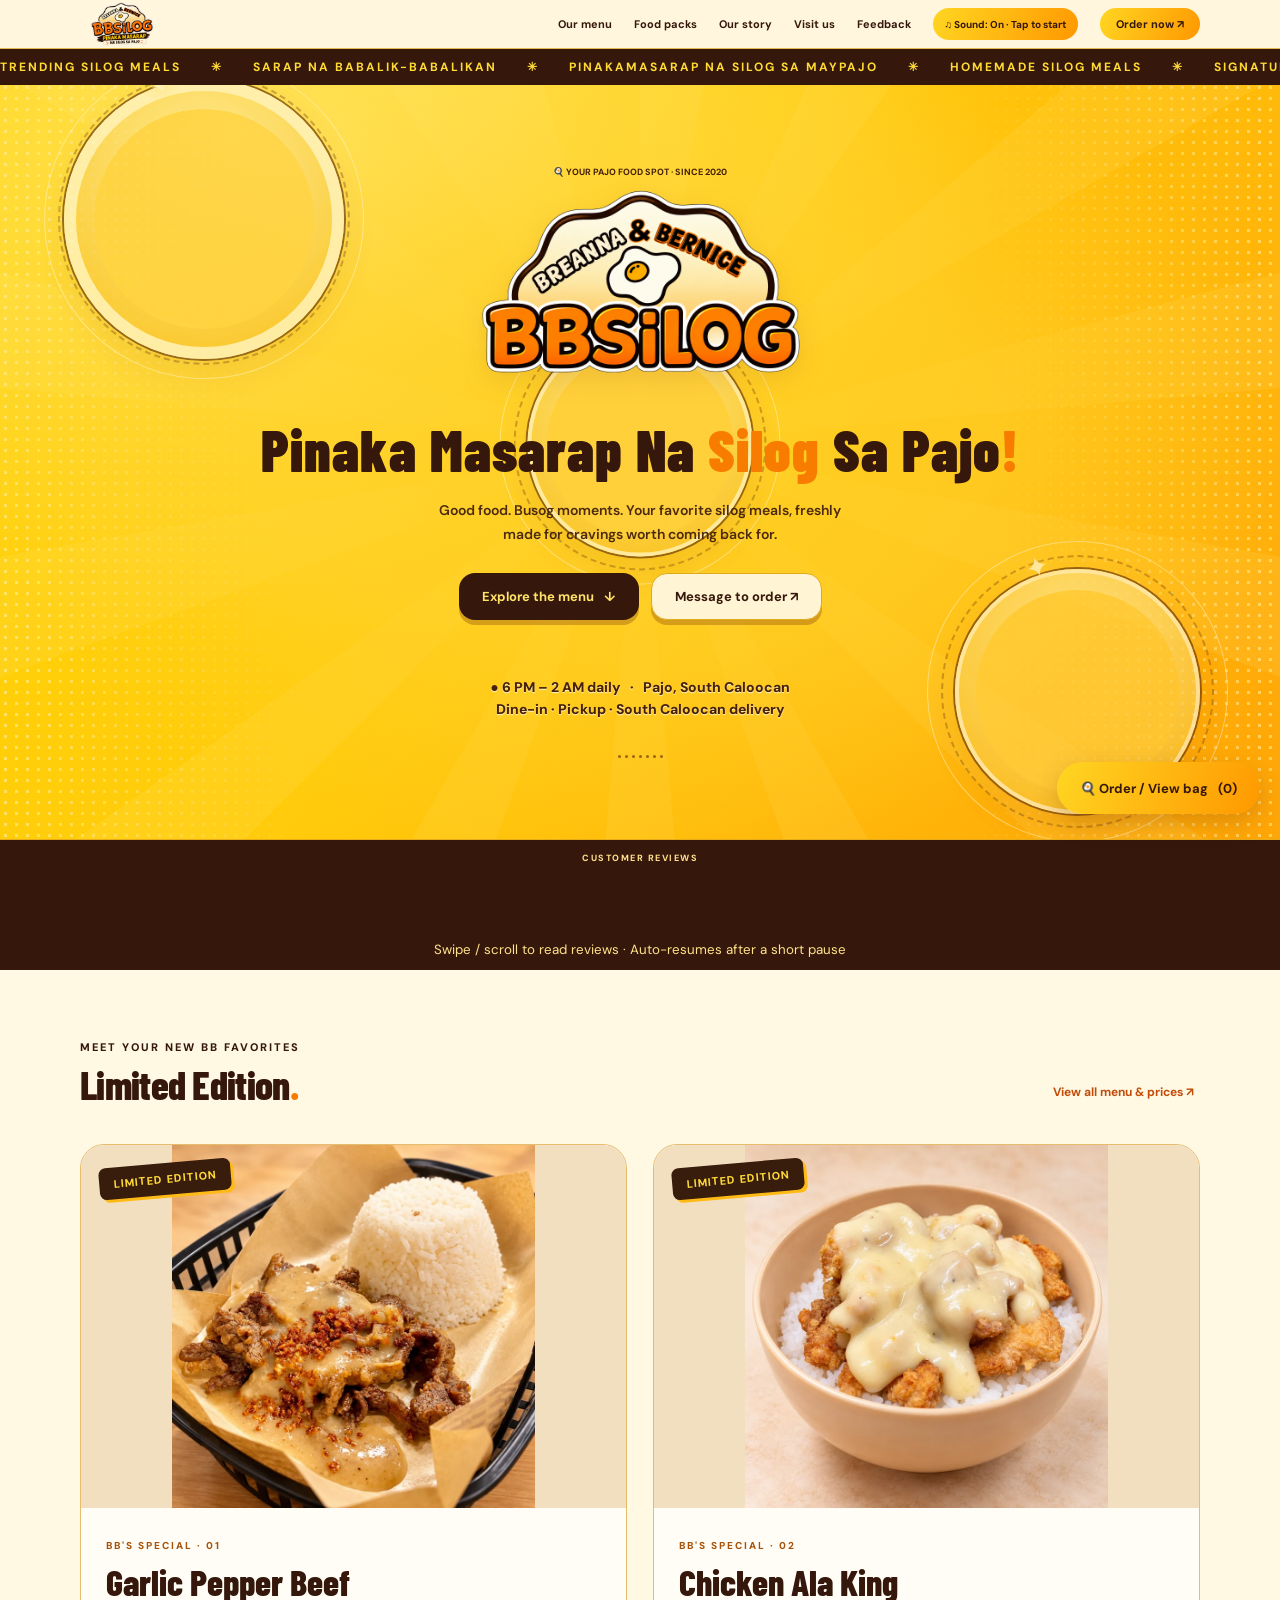
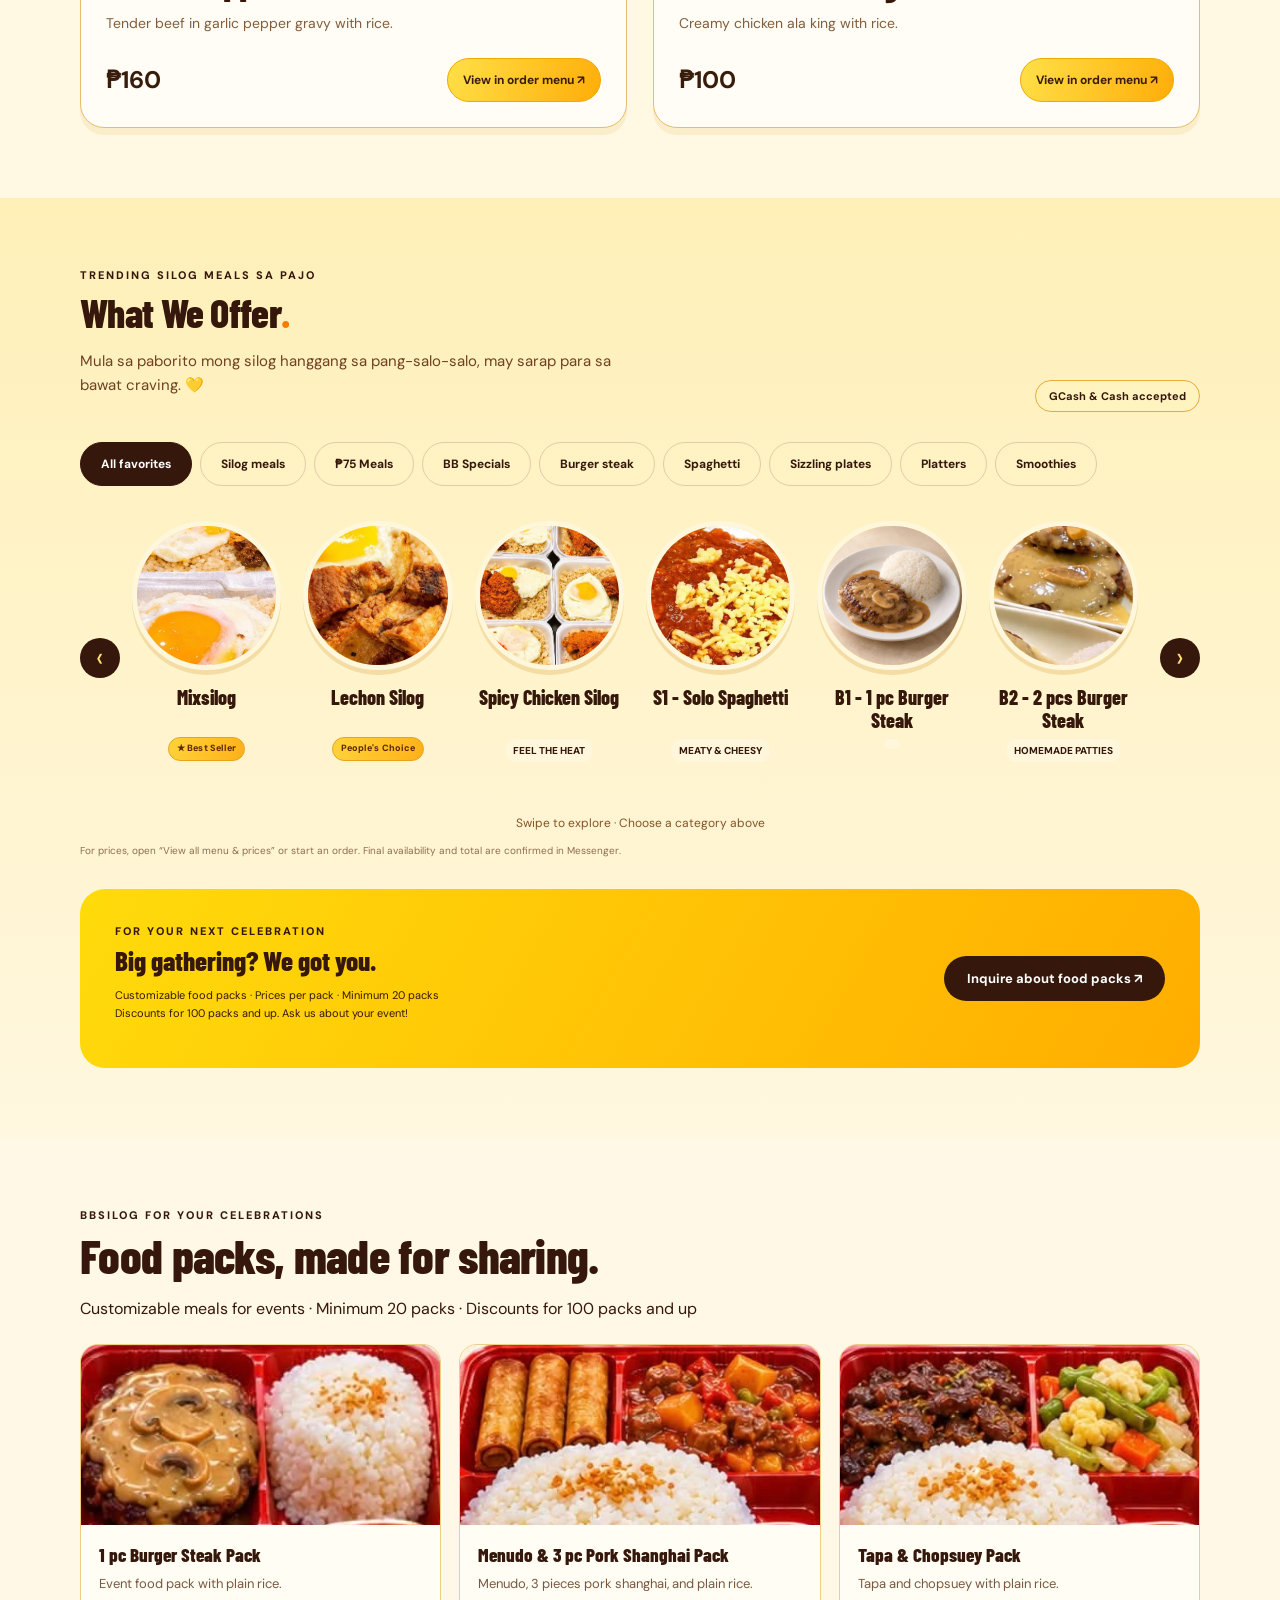
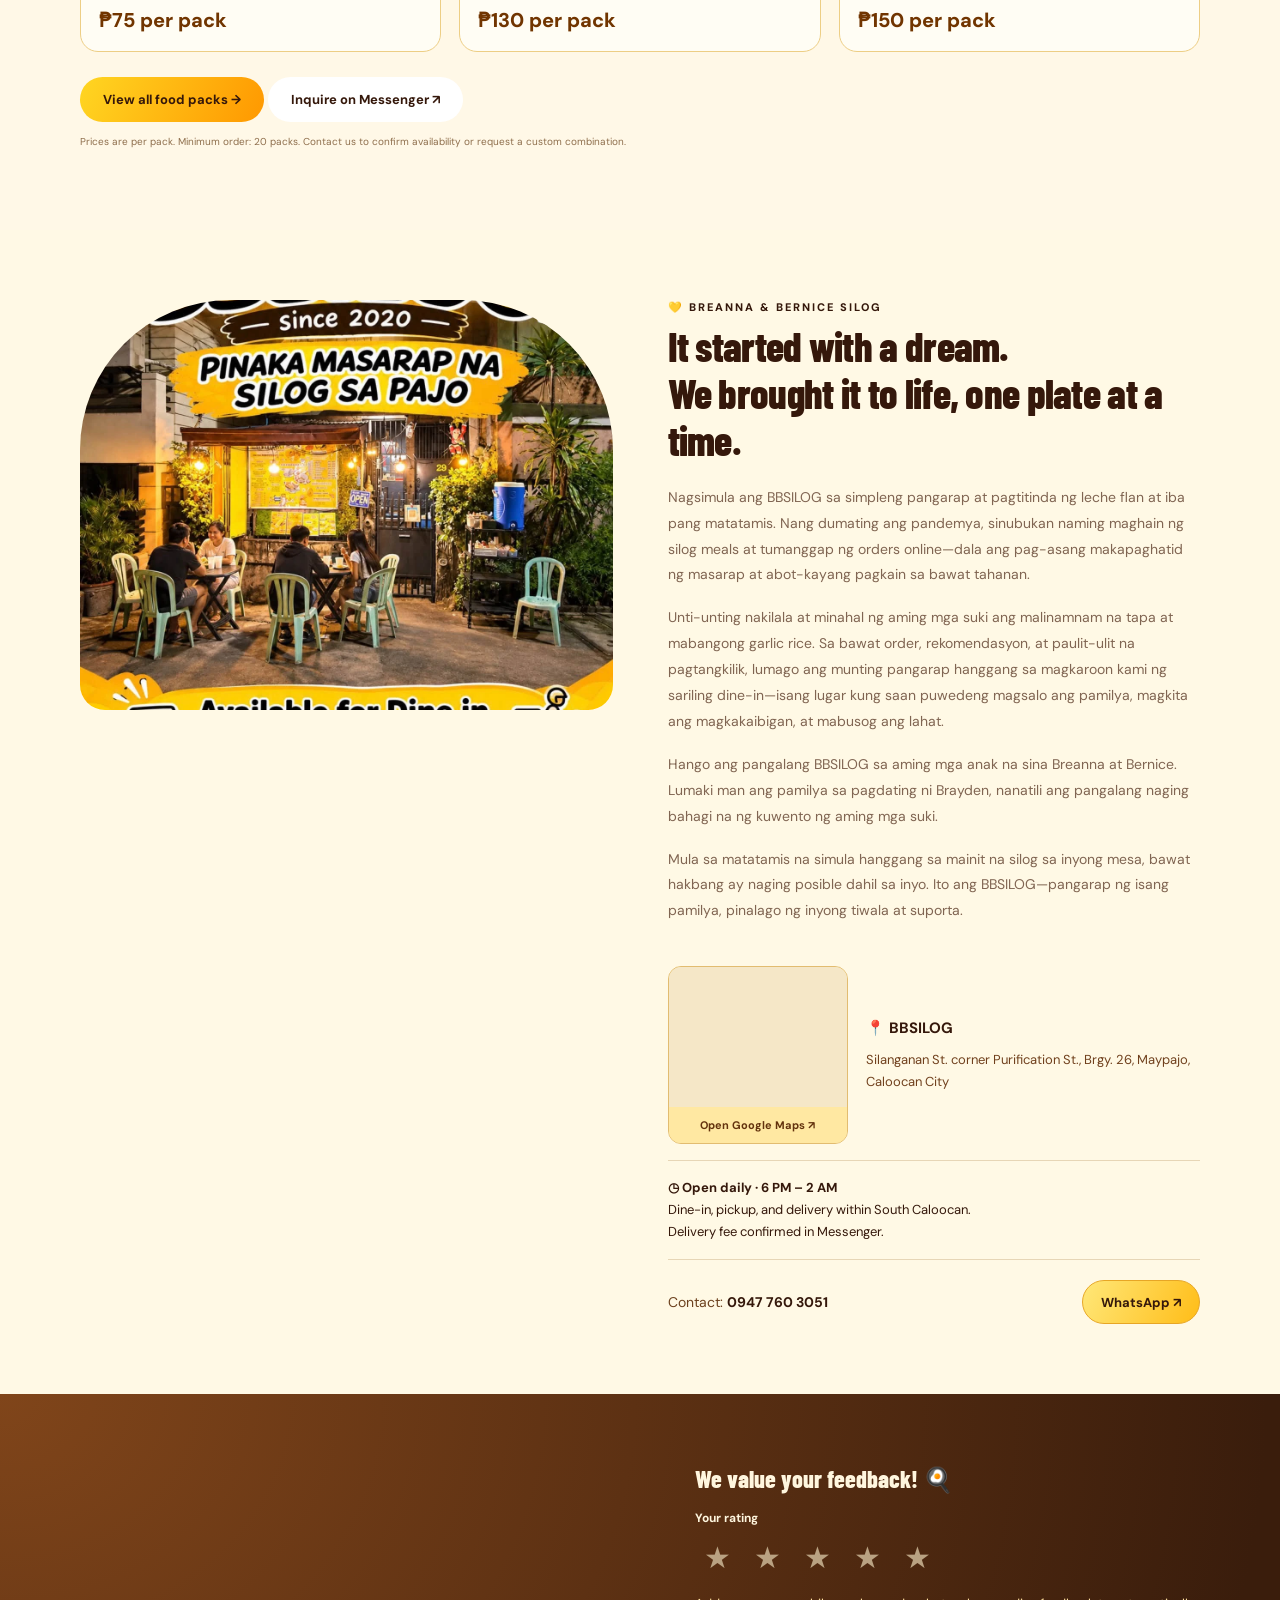
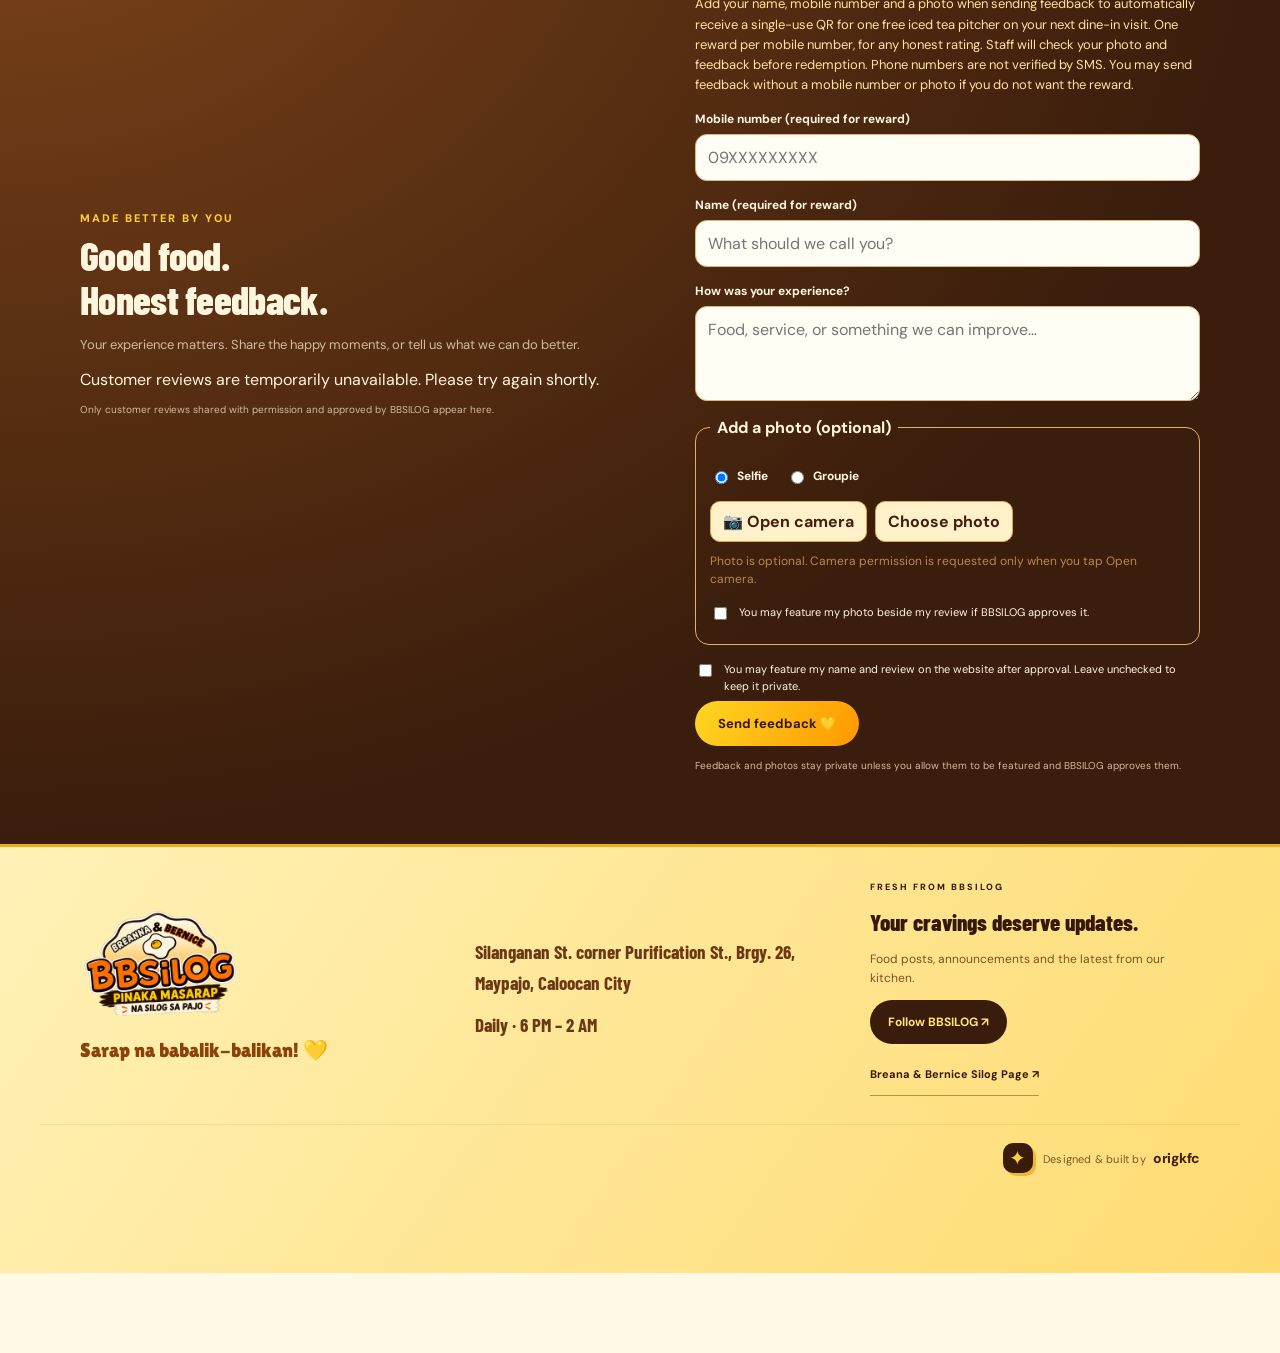
==== commit e148fdb1: "feat: show delivery proximity and fee before Messenger checkout" ====
--- a/index.html
+++ b/index.html
@@ -122,7 +122,7 @@
 </style><link rel="stylesheet" href="/files/reviews.css?v=20261101-full-groupie">
 <link rel="stylesheet" href="/files/lyrics.css?v=20261031-scatter">
 <script src="/files/lyric-placement.js?v=20261031-scatter"></script>
-<link rel="stylesheet" href="/files/qr-orders.css?v=20261031-pitcher"><link rel="stylesheet" href="/files/menu-carousel.css?v=20261031-mobile-small"><link rel="stylesheet" href="/files/menu-catalog.css?v=20261101-limited"><link rel="stylesheet" href="/files/site-improvements.css?v=20261101-contact-footer"></head><body class="design-c">
+<link rel="stylesheet" href="/files/qr-orders.css?v=20261031-pitcher"><link rel="stylesheet" href="/files/menu-carousel.css?v=20261031-mobile-small"><link rel="stylesheet" href="/files/menu-catalog.css?v=20261101-limited"><link rel="stylesheet" href="/files/site-improvements.css?v=20261101-delivery-map"></head><body class="design-c">
 
 <header><div class="wrap nav"><a class="brand" href="#home"><img src="/files/bbsilog-logo-tagline.webp" alt="Breanna & Bernice BBSILOG — Pinaka Masarap Na Silog Sa Pajo"></a><a href="#menu">Our menu</a><a href="#about">Our story</a><a href="#visit">Visit us</a><a href="#feedback">Feedback</a><button class="btn orange" id="musicToggle" aria-pressed="false" onclick="toggleMusic()">♫ Sound: Off</button><button class="mobile-nav-toggle" aria-label="Open navigation" aria-expanded="false" aria-controls="mobileNav" onclick="toggleMobileNav(this)">☰</button><button class="btn orange" onclick="showOrder()">Order now ↗</button></div><nav class="mobile-nav" id="mobileNav" aria-label="Mobile navigation"><a href="#menu" onclick="closeMobileNav()">Menu</a><a href="#about" onclick="closeMobileNav()">About BBSILOG</a><a href="#visit" onclick="closeMobileNav()">Location & contact</a><a href="#feedback" onclick="closeMobileNav()">Feedback</a><a href="#" onclick="closeMobileNav();showOrder();return false">Start my order ↗</a></nav></header>
 <audio id="bgMusic" src="/files/bbsilog-song.mp3" loop preload="metadata"></audio><main><div class="hero" id="home"><div class="hero-art hero-background"><div class="food-window food-slideshow photo-marquee" tabindex="0" aria-label="BBSILOG food photos"><div class="hero-photo-track"><div class="hero-photo-set"><div class="hero-photo-card"><svg viewBox="0 760 1242 820" preserveAspectRatio="xMidYMid meet" role="img" aria-label="Special Chicken Silog"><title>Special Chicken Silog</title><defs><clipPath id="hero-crop-0"><rect x="0" y="760" width="1242" height="820" /></clipPath></defs><image clip-path="url(#hero-crop-0)" href="/files/chicken.webp" width="1242" height="1844" /></svg><span>Special Chicken Silog</span></div><div class="hero-photo-card"><svg viewBox="0 940 1242 580" preserveAspectRatio="xMidYMid meet" role="img" aria-label="Chicken Adobo Silog"><title>Chicken Adobo Silog</title><defs><clipPath id="hero-crop-1"><rect x="0" y="940" width="1242" height="580" /></clipPath></defs><image clip-path="url(#hero-crop-1)" href="/files/adobo.webp" width="1242" height="1641" /></svg><span>Chicken Adobo Silog</span></div><div class="hero-photo-card"><svg viewBox="0 775 1242 670" preserveAspectRatio="xMidYMid meet" role="img" aria-label="BB’s Special Spaghetti"><title>BB’s Special Spaghetti</title><defs><clipPath id="hero-crop-2"><rect x="0" y="775" width="1242" height="670" /></clipPath></defs><image clip-path="url(#hero-crop-2)" href="/files/spaghetti.webp" width="1242" height="1849" /></svg><span>BB’s Special Spaghetti</span></div><div class="hero-photo-card"><svg viewBox="640 500 490 210" preserveAspectRatio="xMidYMid meet" role="img" aria-label="Tapa & Chopsuey Pack"><title>Tapa & Chopsuey Pack</title><defs><clipPath id="hero-crop-3"><rect x="640" y="500" width="490" height="210" /></clipPath></defs><image clip-path="url(#hero-crop-3)" href="/files/packs.webp" width="1242" height="1851" /></svg><span>Tapa & Chopsuey Pack</span></div><div class="hero-photo-card"><svg viewBox="30 852 390 168" preserveAspectRatio="xMidYMid meet" role="img" aria-label="Chicken & Spaghetti Pack"><title>Chicken & Spaghetti Pack</title><defs><clipPath id="hero-crop-4"><rect x="30" y="852" width="390" height="168" /></clipPath></defs><image clip-path="url(#hero-crop-4)" href="/files/packs.webp" width="1242" height="1851" /></svg><span>Chicken & Spaghetti Pack</span></div></div><div class="hero-photo-set" aria-hidden="true"><div class="hero-photo-card"><svg viewBox="0 760 1242 820" preserveAspectRatio="xMidYMid meet" role="img" aria-label="Special Chicken Silog"><title>Special Chicken Silog</title><defs><clipPath id="hero-crop-0"><rect x="0" y="760" width="1242" height="820" /></clipPath></defs><image clip-path="url(#hero-crop-0)" href="/files/chicken.webp" width="1242" height="1844" /></svg><span>Special Chicken Silog</span></div><div class="hero-photo-card"><svg viewBox="0 940 1242 580" preserveAspectRatio="xMidYMid meet" role="img" aria-label="Chicken Adobo Silog"><title>Chicken Adobo Silog</title><defs><clipPath id="hero-crop-1"><rect x="0" y="940" width="1242" height="580" /></clipPath></defs><image clip-path="url(#hero-crop-1)" href="/files/adobo.webp" width="1242" height="1641" /></svg><span>Chicken Adobo Silog</span></div><div class="hero-photo-card"><svg viewBox="0 775 1242 670" preserveAspectRatio="xMidYMid meet" role="img" aria-label="BB’s Special Spaghetti"><title>BB’s Special Spaghetti</title><defs><clipPath id="hero-crop-2"><rect x="0" y="775" width="1242" height="670" /></clipPath></defs><image clip-path="url(#hero-crop-2)" href="/files/spaghetti.webp" width="1242" height="1849" /></svg><span>BB’s Special Spaghetti</span></div><div class="hero-photo-card"><svg viewBox="640 500 490 210" preserveAspectRatio="xMidYMid meet" role="img" aria-label="Tapa & Chopsuey Pack"><title>Tapa & Chopsuey Pack</title><defs><clipPath id="hero-crop-3"><rect x="640" y="500" width="490" height="210" /></clipPath></defs><image clip-path="url(#hero-crop-3)" href="/files/packs.webp" width="1242" height="1851" /></svg><span>Tapa & Chopsuey Pack</span></div><div class="hero-photo-card"><svg viewBox="30 852 390 168" preserveAspectRatio="xMidYMid meet" role="img" aria-label="Chicken & Spaghetti Pack"><title>Chicken & Spaghetti Pack</title><defs><clipPath id="hero-crop-4"><rect x="30" y="852" width="390" height="168" /></clipPath></defs><image clip-path="url(#hero-crop-4)" href="/files/packs.webp" width="1242" height="1851" /></svg><span>Chicken & Spaghetti Pack</span></div></div></div></div></div><div class="hero-wash" aria-hidden="true"></div><div class="wrap hero-grid"><div><span class="pill">🍳 YOUR PAJO FOOD SPOT · SINCE 2020</span><img class="hero-brand-mark" src="/files/bbsilog-hero-logo-clean.webp" alt="Breanna & Bernice BBSILOG"><h1>Pinaka Masarap <br>Na <span>Silog</span> <br>Sa Pajo<span>!</span></h1><p>Good food. Busog moments. Your favorite silog meals, freshly made for cravings worth coming back for.</p><div class="actions"><a class="btn" href="#menu">Explore the menu <span>↓</span></a><button class="btn light" onclick="showOrder()">Message to order ↗</button></div><div class="small">● 6 PM – 2 AM daily &nbsp; · &nbsp; Pajo, South Caloocan<br>Dine-in · Pickup · South Caloocan delivery</div><div class="beat-indicator" aria-hidden="true"><i></i><i></i><i></i><i></i><i></i><i></i><i></i></div><div class="hero-media-controls"><button class="btn light gallery-toggle" aria-pressed="false" onclick="toggleGallery(this)">Pause photos Ⅱ</button></div></div><div class="original-food-hero"><img src="/files/mix.webp" alt="BBSILOG Mixsilog"><div class="original-note"><small>A little bit of everything</small>Meet your Mixsilog. 💛</div></div><div class="hero-gallery"><div class="hero-dish main-dish"><video class="hero-clip" src="/files/hero-part-one.mp4" muted autoplay loop playsinline preload="metadata" aria-label="BBSILOG food video, first half"></video></div><div class="hero-dish second-dish"><video class="hero-clip" src="/files/hero-part-two.mp4" muted autoplay loop playsinline preload="metadata" aria-label="BBSILOG food video, second half"></video></div><div class="hero-dish third-dish"><video class="hero-clip" src="/files/hero-part-three.mp4" muted autoplay loop playsinline preload="metadata" aria-label="BBSILOG food video, middle segment"></video></div></div></div></div>
@@ -131,11 +131,11 @@
 <section class="menu-section" id="menu"><div class="wrap"><div class="section-head"><div><div class="eyebrow">Trending silog meals sa Pajo</div><h2>What We Offer<span style="color:var(--orange)">.</span></h2><p class="muted">Mula sa paborito mong silog hanggang sa pang-salo-salo, may sarap para sa bawat craving. 💛</p></div><span class="pill">GCash & Cash accepted</span></div><div class="filters" id="filters"></div><div class="grid" id="menuGrid"></div><p class="demo-note">For prices, open “View all menu & prices” or start an order. Final availability and total are confirmed in Messenger.</p><div class="pack"><div><div class="eyebrow">For your next celebration</div><h3>Big gathering? We got you.</h3><p class="small">Customizable food packs · Prices per pack · Minimum 20 packs<br>Discounts for 100 packs and up. Ask us about your event!</p></div><a class="btn" href="https://m.me/bbsilog.tapsilogan" target="_blank" rel="noopener">Inquire about food packs ↗</a></div></div></section>
 <section id="about"><div class="wrap split"><figure class="about-photo"><img class="store-img" src="/files/store.webp" alt="BBSilog storefront poster with outdoor dining"></figure><div><div class="eyebrow">💛 Breanna & Bernice Silog</div><h2>It started with a dream.<br>We brought it to life, one plate at a time.</h2><div class="about-story-copy"><p class="muted">Nagsimula ang BBSILOG sa simpleng pangarap at pagtitinda ng leche flan at iba pang matatamis. Nang dumating ang pandemya, sinubukan naming maghain ng silog meals at tumanggap ng orders online—dala ang pag-asang makapaghatid ng masarap at abot-kayang pagkain sa bawat tahanan.</p><p class="muted">Unti-unting nakilala at minahal ng aming mga suki ang malinamnam na tapa at mabangong garlic rice. Sa bawat order, rekomendasyon, at paulit-ulit na pagtangkilik, lumago ang munting pangarap hanggang sa magkaroon kami ng sariling dine-in—isang lugar kung saan puwedeng magsalo ang pamilya, magkita ang magkakaibigan, at mabusog ang lahat.</p><p class="muted">Hango ang pangalang BBSILOG sa aming mga anak na sina Breanna at Bernice. Lumaki man ang pamilya sa pagdating ni Brayden, nanatili ang pangalang naging bahagi na ng kuwento ng aming mga suki.</p><p class="muted">Mula sa matatamis na simula hanggang sa mainit na silog sa inyong mesa, bawat hakbang ay naging posible dahil sa inyo. Ito ang BBSILOG—pangarap ng isang pamilya, pinalago ng inyong tiwala at suporta.</p></div><div id="visit" class="info-line visit-location"><div class="visit-map"><iframe src="https://www.google.com/maps?q=14.6418488,120.9749312&amp;z=18&amp;output=embed" title="Map showing BBSILOG in Maypajo, Caloocan" loading="lazy" referrerpolicy="no-referrer-when-downgrade"></iframe><a href="https://www.google.com/maps/place/BBSILOG+%F0%9F%8D%B3/@14.6415676,120.9748802,20.04z/data=!4m15!1m8!3m7!1s0x3397b5c540500b77:0x46df8634eae45051!2sSilanganan+St,+Caloocan,+Metro+Manila!3b1!8m2!3d14.6415489!4d120.9750226!16s%2Fg%2F11bx1zns6p!3m5!1s0x3397b5c9f919ed33:0xca9955718042988e!8m2!3d14.6418488!4d120.9749312!16s%2Fg%2F11jzr9ktsg?entry=ttu" target="_blank" rel="noopener">Open Google Maps ↗</a></div><div class="visit-address"><b>📍 BBSILOG</b><p>Silanganan St. corner Purification St., Brgy. 26, Maypajo, Caloocan City</p></div></div><div class="info-line"><b>◷ Open daily · 6 PM – 2 AM</b>Dine-in, pickup, and delivery within South Caloocan.<br>Delivery fee confirmed in Messenger.</div><div class="about-contact-actions" aria-label="Contact BBSILOG"><p class="contact-number">Contact: <strong>0947 760 3051</strong></p><a class="contact-whatsapp" href="https://wa.me/639477603051" target="_blank" rel="noopener">WhatsApp ↗</a></div></div></div></section>
 <section class="reviews" id="feedback"><div class="wrap review-grid"><div><div class="eyebrow" style="color:#ffcf39">Made better by you</div><h2>Good food.<br>Honest feedback.</h2><p class="muted" style="color:#d0bba1">Your experience matters. Share the happy moments, or tell us what we can do better.</p><div id="publicReviews"><p class="review-status">Loading customer reviews…</p></div><p class="demo-note" style="color:#d0bba1">Only customer reviews shared with permission and approved by BBSILOG appear here.</p></div><form class="feedback" onsubmit="feedbackDemo(event)"><h3 style="font-size:24px;margin:0">We value your feedback! 🍳</h3><label>Your rating</label><div class="star-buttons" role="group" aria-label="Choose a rating"><button type="button" onclick="rate(1)" aria-label="1 star">★</button><button type="button" onclick="rate(2)" aria-label="2 stars">★</button><button type="button" onclick="rate(3)" aria-label="3 stars">★</button><button type="button" onclick="rate(4)" aria-label="4 stars">★</button><button type="button" onclick="rate(5)" aria-label="5 stars">★</button></div><p class="reward-info">Add your name, mobile number and a photo when sending feedback to automatically receive a single-use QR for one free iced tea pitcher on your next dine-in visit. One reward per mobile number, for any honest rating. Staff will check your photo and feedback before redemption. Phone numbers are not verified by SMS. You may send feedback without a mobile number or photo if you do not want the reward.</p><label for="rewardPhone">Mobile number (required for reward)</label><input id="rewardPhone" type="tel" inputmode="tel" autocomplete="tel" maxlength="16" placeholder="09XXXXXXXXX"><label for="name">Name (required for reward)</label><input id="name" placeholder="What should we call you?" maxlength="80"><label for="feedbackText">How was your experience?</label><textarea id="feedbackText" required maxlength="2000" placeholder="Food, service, or something we can improve…"></textarea><fieldset class="photo-choice"><legend>Add a photo (optional)</legend><div class="photo-layout-options"><label><input type="radio" name="photoLayout" value="selfie" checked> Selfie</label><label><input type="radio" name="photoLayout" value="groupie"> Groupie</label></div><div class="photo-actions"><button type="button" class="photo-action" id="openCamera">📷 Open camera</button><button type="button" class="photo-action" id="choosePhoto">Choose photo</button><button type="button" class="photo-action" id="capturePhoto" hidden>Take photo</button></div><video id="feedbackCamera" playsinline muted hidden aria-label="Camera preview"></video><div id="photoPreview" class="photo-preview" hidden></div><button type="button" class="photo-remove" id="removePhoto" hidden>Remove photo</button><p id="photoStatus" class="photo-status" role="status"></p><input id="photoFile" type="file" accept="image/*" hidden><label class="check"><input type="checkbox" id="photoConsent">You may feature my photo beside my review if BBSILOG approves it.</label></fieldset><label class="check"><input type="checkbox" id="consent">You may feature my name and review on the website after approval. Leave unchecked to keep it private.</label><button class="btn orange" type="submit">Send feedback 💛</button><div class="demo-note" style="color:#d0bba1">Feedback and photos stay private unless you allow them to be featured and BBSILOG approves them.</div></form></div></section>
-<section><div class="wrap"><div class="updates"><div class="icon">📣</div><div><div class="eyebrow">Fresh from BBSILOG</div><h3 style="font-size:25px;margin:7px 0">Your cravings deserve updates.</h3><p class="muted" style="margin:0">See our latest announcements and food posts on Facebook.</p><a class="view" style="display:inline-block;margin-top:13px" href="https://www.facebook.com/bbsilog.tapsilogan" target="_blank" rel="noopener">Follow BBSILOG ↗</a></div></div></div></section>
-</main><footer class="site-footer"><div class="wrap footer-inner"><div class="footer-brand"><img src="/files/bbsilog-logo-tagline.webp" alt="BBSILOG" width="180" height="120"><p>Sarap na babalik-balikan! 💛</p></div><div class="footer-location"><p>Silanganan St. corner Purification St., Brgy. 26, Maypajo, Caloocan City</p><span>Daily · 6 PM – 2 AM</span></div><a class="footer-page" href="https://www.facebook.com/BreannaBernice.Silog" target="_blank" rel="noopener">Breana &amp; Bernice Silog Page ↗</a></div><div class="wrap footer-credit"><div class="creator-credit"><span class="creator-mark" aria-hidden="true">✦</span><span>Designed &amp; built by <strong>origkfc</strong></span></div></div></footer>
+
+</main><footer class="site-footer"><div class="wrap footer-inner"><div class="footer-brand"><img src="/files/bbsilog-logo-tagline.webp" alt="BBSILOG" width="180" height="120"><p>Sarap na babalik-balikan! 💛</p></div><div class="footer-location"><p>Silanganan St. corner Purification St., Brgy. 26, Maypajo, Caloocan City</p><span>Daily · 6 PM – 2 AM</span></div><div class="footer-social"><div class="eyebrow">Fresh from BBSILOG</div><h3>Your cravings deserve updates.</h3><p>Food posts, announcements and the latest from our kitchen.</p><a class="footer-follow" href="https://www.facebook.com/bbsilog.tapsilogan" target="_blank" rel="noopener">Follow BBSILOG ↗</a><a class="footer-page" href="https://www.facebook.com/BreannaBernice.Silog" target="_blank" rel="noopener">Breana &amp; Bernice Silog Page ↗</a></div></div><div class="wrap footer-credit"><div class="creator-credit"><span class="creator-mark" aria-hidden="true">✦</span><span>Designed &amp; built by <strong>origkfc</strong></span></div></div></footer>
 <button class="btn orange floating" onclick="showOrder()">🍳 Order / View bag <span id="cartCount">(0)</span></button><div class="toast" id="toast" role="status"></div>
 <div class="overlay" id="overlay"><div class="order" role="dialog" aria-modal="true" aria-labelledby="orderTitle" tabindex="-1"><div class="dialog-head"><span class="eyebrow">Let's get you busog</span><button class="close" onclick="hideOrder()" aria-label="Close order">×</button></div><h2 id="orderTitle">Your BBSILOG order 🍳</h2><p class="muted">Pili ng meals, ayusin ang order, at i-send sa Messenger—lahat dito.</p><div id="panelMenu"></div><h3 style="margin:24px 0 4px">Your order summary</h3><div id="orderItems"></div><label for="fulfillment">How would you like your order?</label><select id="fulfillment" onchange="renderDelivery()"><option>Pickup</option><option>Delivery</option></select><div id="delivery" hidden><p class="coverage-warning">Delivery is available only in South Caloocan, near our Maypajo store. Please choose pickup if your address is beyond this area.</p><input type="hidden" id="deliveryZone" value="local"><label class="coverage-confirmation" for="deliveryCoverage"><input type="checkbox" id="deliveryCoverage">My address is within South Caloocan, near Maypajo.</label><label for="address">Delivery address · South Caloocan, near Pajo only</label><textarea id="address" placeholder="House number, street, barangay, landmark"></textarea><p class="demo-note">Exact address eligibility and delivery fee must be confirmed by BBSILOG in Messenger before the order is accepted.</p></div><label for="payment">Payment method</label><select id="payment" onchange="updateGCashPayment()"><option>GCash</option><option>Cash</option></select><div id="gcashPayment" class="gcash-payment" aria-live="polite"><div class="gcash-payment-heading"><span class="gcash-icon" aria-hidden="true">G</span><b>Pay with GCash</b></div><div id="gcashQrContent"></div><p>Wait for BBSILOG to confirm availability and the final total before paying.</p></div><label for="notes">Special requests (optional)</label><input id="notes" placeholder="Tell us your requests" maxlength="250"><div class="total"><span>Food subtotal</span><span id="total">₱0</span></div><p class="demo-note">This is an order request. Staff will confirm availability, delivery fee, final total, and payment instructions. Copy the summary, then paste and send it in Messenger.</p><button class="btn orange" onclick="copyOrder()">1. Copy order summary</button><a class="btn" id="orderMessenger" hidden aria-disabled="true" tabindex="-1" onclick="guardOrderMessenger(event)" target="_blank" rel="noopener">2. Open Messenger ↗</a><p class="copy-status" id="orderCopyStatus" role="status">Complete your name and phone, then copy the order summary to unlock Messenger.</p></div></div>
-<script src="/files/menu-catalog.js?v=20261101-actual-photos"></script>
+<script src="/files/menu-catalog.js?v=20261101-actual-photos"></script><script src="/files/delivery-fees.js"></script><script src="/files/delivery-map.js"></script>
 <script>
 let cart={},soundOn=false,ctx,rating=0,previousFocus;
 
@@ -274,8 +274,11 @@
 const customerBlock=document.createElement('div');customerBlock.className='customer-details';customerBlock.innerHTML='<div><label for="orderCustomerName">Customer name *</label><input id="orderCustomerName" name="customerName" autocomplete="name" placeholder="Your name" required minlength="2" maxlength="80"></div><div><label for="orderCustomerPhone">Phone number *</label><input id="orderCustomerPhone" name="customerPhone" type="tel" autocomplete="tel" inputmode="tel" placeholder="09XXXXXXXXX" required maxlength="20"></div>';
 document.querySelector('.order-summary-dock h3').after(customerBlock);
 function normalizedOrderPhone(){return document.getElementById('orderCustomerPhone').value.replace(/[\s()\-]/g,'')}
-function validateCustomerOrder(){if(!Object.keys(cart).length)return{field:'panelMenu',message:'Add at least one meal or extra first.'};if(document.getElementById('orderCustomerName').value.trim().length<2)return{field:'orderCustomerName',message:'Please enter your name.'};if(!/^(?:\+?63|0)9\d{9}$/.test(normalizedOrderPhone()))return{field:'orderCustomerPhone',message:'Enter a valid mobile number, such as 09XXXXXXXXX or +639XXXXXXXXX.'};if(!['Pickup','Delivery'].includes(document.getElementById('fulfillment').value))return{field:'fulfillment',message:'Please choose pickup or delivery.'};if(document.getElementById('fulfillment').value==='Delivery'){if(!document.getElementById('deliveryCoverage').checked)return{field:'deliveryCoverage',message:'Confirm that your address is within our South Caloocan delivery area near Maypajo.'};if(document.getElementById('deliveryZone').value!=='local')return{field:'deliveryZone',message:'Delivery is only for South Caloocan near Pajo. Choose pickup if outside.'};if(!document.getElementById('address').value.trim())return{field:'address',message:'Enter your complete delivery address.'}}return null}
-function buildCustomerOrderSummary(){const type=document.getElementById('fulfillment').value;return ['Hello BBSILOG! Order request:','Source: BBSILOG website','Customer: '+document.getElementById('orderCustomerName').value.trim(),'Phone: '+normalizedOrderPhone(),...Object.entries(cart).map(([i,q])=>q+' × '+products[i].name+' — '+(products[i].price===null?'price to confirm':'₱'+products[i].price*q)),(hasUnpricedExtras()?'Known-price subtotal: ₱':'Food subtotal: ₱')+subtotal()+(hasUnpricedExtras()?' + items with prices to confirm':''),'Service: '+type,'Payment: '+document.getElementById('payment').value,type==='Delivery'?'Delivery area: '+document.getElementById('deliveryZone').value:'',type==='Delivery'?'South Caloocan, near Pajo address (staff must verify): '+document.getElementById('address').value.trim():'','Notes: '+document.getElementById('notes').value.trim(),'Please confirm availability and final total including unpriced items and any delivery fee.'].filter(Boolean).join('\n')}
+function validateCustomerOrder(skipPin=false){if(!Object.keys(cart).length)return{field:'panelMenu',message:'Add at least one meal or extra first.'};if(document.getElementById('orderCustomerName').value.trim().length<2)return{field:'orderCustomerName',message:'Please enter your name.'};if(!/^(?:\+?63|0)9\d{9}$/.test(normalizedOrderPhone()))return{field:'orderCustomerPhone',message:'Enter a valid mobile number, such as 09XXXXXXXXX or +639XXXXXXXXX.'};if(!['Pickup','Delivery'].includes(document.getElementById('fulfillment').value))return{field:'fulfillment',message:'Please choose pickup or delivery.'};if(document.getElementById('fulfillment').value==='Delivery'){if(!document.getElementById('deliveryCoverage').checked)return{field:'deliveryCoverage',message:'Confirm that your address is within our South Caloocan delivery area near Maypajo.'};if(document.getElementById('deliveryZone').value!=='local')return{field:'deliveryZone',message:'Delivery is only for South Caloocan near Pajo. Choose pickup if outside.'};if(!document.getElementById('address').value.trim())return{field:'address',message:'Enter your complete delivery address.'};if(!skipPin){const issue=BBSILOGDeliveryMap.validation();if(issue)return{field:'deliveryMap',message:issue};if(!document.getElementById('deliveryPinConfirmed').checked)return{field:'deliveryPinConfirmed',message:'Confirm that the map pin matches your delivery address.'}}}return null}
+function buildCustomerOrderSummary(){
+ const type=document.getElementById('fulfillment').value,delivery=type==='Delivery',quote=delivery?BBSILOGDeliveryMap.quote():null,pin=delivery?BBSILOGDeliveryMap.point():null;
+ return ['Hello BBSILOG! Order request:','Source: BBSILOG website','Customer: '+document.getElementById('orderCustomerName').value.trim(),'Phone: '+normalizedOrderPhone(),...Object.entries(cart).map(([i,q])=>q+' × '+products[i].name+' — '+(products[i].price===null?'price to confirm':'₱'+products[i].price*q)),(hasUnpricedExtras()?'Known-price subtotal: ₱':'Food subtotal: ₱')+subtotal()+(hasUnpricedExtras()?' + items with prices to confirm':''),'Service: '+type,'Payment: '+document.getElementById('payment').value,delivery?'Delivery address (staff must verify South Caloocan coverage): '+document.getElementById('address').value.trim():'',pin?'Delivery pin: https://www.google.com/maps/search/?api=1&query='+pin.lat.toFixed(6)+','+pin.lng.toFixed(6):'',quote?'Estimated map proximity: '+quote.km.toFixed(2)+' km (straight-line, not road distance)':'',quote?.eligible?'Estimated delivery fee: ₱'+quote.fee:'',quote?.eligible?'Estimated food + delivery total: ₱'+(subtotal()+quote.fee)+(hasUnpricedExtras()?' + unpriced items':''):'','Notes: '+document.getElementById('notes').value.trim(),'Please confirm availability, address eligibility and final total before accepting this order.'].filter(Boolean).join('\n');
+}
 function invalidateCopiedOrder(){copiedOrderSnapshot=null;const link=document.getElementById('orderMessenger');if(!link)return;link.hidden=true;link.setAttribute('aria-disabled','true');link.tabIndex=-1;link.removeAttribute('href');const status=document.getElementById('orderCopyStatus');if(status)status.textContent='Complete your name and phone, then copy the latest order summary to unlock Messenger.'}
 function refreshMessengerUnlock(){const ready=copiedOrderSnapshot!==null&&!validateCustomerOrder()&&copiedOrderSnapshot===buildCustomerOrderSummary();const link=document.getElementById('orderMessenger');link.hidden=!ready;link.setAttribute('aria-disabled',String(!ready));link.tabIndex=ready?0:-1;if(ready)link.href='https://m.me/bbsilog.tapsilogan';else link.removeAttribute('href');document.getElementById('orderCopyStatus').textContent=ready?'Summary copied. Open Messenger, paste it, then send your order.':'Copy the latest valid order summary first.';return ready}
 function guardOrderMessenger(event){if(!refreshMessengerUnlock()){event.preventDefault();toast('Please copy your complete, updated order first.')}}
@@ -288,14 +291,48 @@
 
 let orderStage=1;
 function setupOrderWizard(){const panel=document.querySelector('.order'),head=panel.querySelector('.dialog-head'),menu=document.getElementById('panelMenu'),items=document.getElementById('orderItems'),total=panel.querySelector('.total'),customer=panel.querySelector('.customer-details'),copy=panel.querySelector('button[onclick="copyOrder()"]'),messenger=document.getElementById('orderMessenger'),status=document.getElementById('orderCopyStatus');const details=[];for(const id of ['fulfillment','payment','notes']){const label=panel.querySelector('label[for="'+id+'"]');if(label)details.push(label);details.push(document.getElementById(id));if(id==='fulfillment')details.push(document.getElementById('delivery'));if(id==='payment')details.push(document.getElementById('gcashPayment'))}const progress=document.createElement('div');progress.className='wizard-progress';progress.innerHTML=['1 · Order','2 · Review','3 · Details','4 · Confirm'].map(x=>'<span>'+x+'</span>').join('');const body=document.createElement('div');body.className='wizard-body';const step1=document.createElement('div');step1.className='wizard-step';step1.id='orderStep1';step1.innerHTML='<h2>Pili ng cravings 🍳</h2><p class="muted">Choose your meals, smoothies, and extras. Tap Checkout when ready.</p>';step1.append(menu);const step2=document.createElement('div');step2.className='wizard-step';step2.id='orderStep2';step2.innerHTML='<h2>Review your order</h2><p class="muted">Check quantities and items. You can still add or remove meals.</p>';const summary=document.createElement('div');summary.className='order-summary-dock';summary.append(items,total);step2.append(summary);const step3=document.createElement('div');step3.className='wizard-step';step3.id='orderStep3';step3.innerHTML='<h2>Your details</h2><p class="muted">Tell us who is ordering and how you want to receive it.</p>';step3.append(customer,...details);const warning=document.createElement('p');warning.id='wizardDeliveryWarning';warning.className='wizard-details-note';step3.append(warning);const step4=document.createElement('div');step4.className='wizard-step';step4.id='orderStep4';step4.innerHTML='<h2>Confirm & send 💛</h2><p class="muted">Review everything below. Copy the text, then open Messenger and paste it. Your order is accepted only after staff confirmation.</p><pre class="order-confirm-text" id="confirmOrderText"></pre>';step4.append(copy,messenger,status);body.append(step1,step2,step3,step4);const footer=document.createElement('div');footer.className='wizard-footer';footer.innerHTML='<button type="button" class="btn light" id="orderBack" onclick="orderBack()">← Back</button><span class="wizard-count" id="wizardCount"></span><button type="button" class="btn orange" id="orderNext" onclick="orderNext()">Checkout →</button>';panel.replaceChildren(head,progress,body,footer);panel.classList.add('wizard-order');setOrderStage(1)}
-function setOrderStage(n){orderStage=n;document.querySelectorAll('.wizard-step').forEach((s,i)=>s.hidden=i!==n-1);document.querySelectorAll('.wizard-progress span').forEach((s,i)=>{s.classList.toggle('current',i===n-1);s.classList.toggle('done',i<n-1)});document.getElementById('orderBack').hidden=n===1;const next=document.getElementById('orderNext');next.hidden=n===4;next.textContent=n===1?'Checkout →':n===2?'Next: details →':'Confirm order →';document.querySelector('.wizard-body').scrollTop=0;if(n===4)document.getElementById('confirmOrderText').textContent=buildCustomerOrderSummary();refreshWizardControls()}
-function refreshWizardControls(){const count=Object.values(cart).reduce((a,b)=>a+b,0);document.getElementById('wizardCount').textContent=count+' item'+(count===1?'':'s')+' · ₱'+subtotal()+(hasUnpricedExtras()?' + unpriced items':'');const outside=orderStage===3&&document.getElementById('fulfillment').value==='Delivery'&&!document.getElementById('deliveryCoverage').checked;document.getElementById('orderNext').disabled=(orderStage<=2&&!count)||outside;const warning=document.getElementById('wizardDeliveryWarning');warning.textContent=outside?'Confirm that your address is within South Caloocan, near Maypajo, or choose pickup.':''}
-function orderNext(){if(orderStage<=2){if(!Object.keys(cart).length)return toast('Add at least one item first.');if(orderStage===1)renderOrder();setOrderStage(orderStage+1);return}if(orderStage===3){const error=validateCustomerOrder();if(error){toast(error.message);document.getElementById(error.field)?.focus();return}invalidateCopiedOrder();setOrderStage(4)}}
-function orderBack(){if(orderStage>1){invalidateCopiedOrder();setOrderStage(orderStage-1)}}
+function setOrderStage(n){
+ orderStage=n;
+ const delivery=document.getElementById('fulfillment').value==='Delivery';
+ const stages=delivery?[1,2,3,'map',4]:[1,2,3,4],position=stages.indexOf(n);
+ document.querySelectorAll('.wizard-step').forEach(step=>step.hidden=step.id!==(n==='map'?'orderStepMap':'orderStep'+n));
+ document.querySelector('.wizard-progress').innerHTML=stages.map((stage,i)=>'<span class="'+(i===position?'current':i<position?'done':'')+'">'+(i+1)+' · '+({1:'Order',2:'Review',3:'Details',map:'Location',4:'Confirm'}[stage])+'</span>').join('');
+ document.getElementById('orderBack').hidden=n===1;
+ const next=document.getElementById('orderNext');next.hidden=n===4;
+ next.textContent=n===1?'Checkout →':n===2?'Next: details →':n===3&&delivery?'Next: delivery map →':'Confirm order →';
+ document.querySelector('.wizard-body').scrollTop=0;
+ if(n===4)document.getElementById('confirmOrderText').textContent=buildCustomerOrderSummary();
+ if(n==='map')BBSILOGDeliveryMap.open();
+ refreshWizardControls();
+}
+function refreshWizardControls(){
+ const count=Object.values(cart).reduce((a,b)=>a+b,0),delivery=document.getElementById('fulfillment').value==='Delivery',quote=delivery?BBSILOGDeliveryMap.quote():null;
+ document.getElementById('wizardCount').textContent=count+' item'+(count===1?'':'s')+' · ₱'+(subtotal()+(quote?.eligible?quote.fee:0))+(quote?.eligible?' incl. delivery estimate':'')+(hasUnpricedExtras()?' + unpriced items':'');
+ const outside=orderStage===3&&delivery&&!document.getElementById('deliveryCoverage').checked;
+ const mapIssue=orderStage==='map'&&(BBSILOGDeliveryMap.validation()||!document.getElementById('deliveryPinConfirmed').checked);
+ document.getElementById('orderNext').disabled=(orderStage<=2&&!count)||outside||!!mapIssue;
+ document.getElementById('wizardDeliveryWarning').textContent=outside?'Confirm that your address is within South Caloocan, near Maypajo, or choose pickup.':'';
+ if(orderStage===3)document.getElementById('orderNext').textContent=delivery?'Next: delivery map →':'Confirm order →';
+ if(orderStage==='map')BBSILOGDeliveryMap.refresh();
+}
+function orderNext(){
+ if(orderStage<=2){if(!Object.keys(cart).length)return toast('Add at least one item first.');if(orderStage===1)renderOrder();setOrderStage(orderStage+1);return}
+ if(orderStage===3||orderStage==='map'){
+  const error=validateCustomerOrder(orderStage===3);
+  if(error){toast(error.message);document.getElementById(error.field)?.focus();return}
+  invalidateCopiedOrder();setOrderStage(orderStage===3&&document.getElementById('fulfillment').value==='Delivery'?'map':4);
+ }
+}
+function orderBack(){
+ if(orderStage===1)return;
+ invalidateCopiedOrder();
+ setOrderStage(orderStage==='map'?3:orderStage===4&&document.getElementById('fulfillment').value==='Delivery'?'map':orderStage-1);
+}
+
 function openLimitedSpecial(index){showOrder();panelCategory('BB Specials');const row=document.querySelector('#panelMeals [data-product-index="'+index+'"]');row?.scrollIntoView({block:'center',behavior:'instant'});row?.querySelector('button.plus')?.focus()}
 function showOrder(){previousFocus=document.activeElement;renderPanelMenu();renderOrder();setOrderStage(1);document.getElementById('overlay').classList.add('open');document.body.style.overflow='hidden';document.querySelector('.order .close').focus()}
 const renderOrderBeforeWizard=renderOrder;renderOrder=function(){renderOrderBeforeWizard();if(document.getElementById('wizardCount'))refreshWizardControls()};
-setupOrderWizard();document.querySelector('.order').addEventListener('change',refreshWizardControls);document.querySelector('.order').addEventListener('input',refreshWizardControls);
+setupOrderWizard();BBSILOGDeliveryMap.mount();document.querySelector('.order').addEventListener('change',refreshWizardControls);document.querySelector('.order').addEventListener('input',refreshWizardControls);
 
 // Read-only full menu/pricelist panel, separate from ordering.
 const priceOverlay=document.createElement('div');priceOverlay.id='fullMenuOverlay';priceOverlay.className='overlay';priceOverlay.innerHTML='<div class="menu-price-panel" role="dialog" aria-modal="true" aria-labelledby="priceListTitle"><div class="price-panel-head"><div><div class="eyebrow">BBSILOG menu & pricelist</div><h2 id="priceListTitle">Find your next craving.</h2></div><button class="close" onclick="closeFullMenu()" aria-label="Close menu pricelist">×</button></div><div class="price-panel-content" id="priceListContent"></div><p class="price-panel-note">Select a smoothie size when ordering. Food packs are inquiry-only. Final availability and total are confirmed by BBSILOG.</p></div>';document.body.append(priceOverlay);let priceFocus;
@@ -330,5 +367,5 @@
 (function(){const picker=document.querySelector('.motion-picker');picker.setAttribute('aria-label','Choose a BBSILOG design');picker.innerHTML='<button data-motion="custom" >★ Your Custom Egg Eclipse</button><button data-motion="solar" >01 · Golden Sunrise</button><button data-motion="infinity" >02 · Silog After Dark</button><button data-motion="waves" >03 · Sunshine Feast</button>';picker.querySelectorAll('button').forEach(b=>b.addEventListener('click',()=>setMotion(b.dataset.motion)));const q='custom';picker.querySelector('[data-motion="custom"]')?.classList.add('active');})();
 </script><script>
 (function(){const lines=[{start:0,end:7.95,text:'Sinangag at itlog, nakahain na!',words:[0,3.10,3.44,6.12,7.52]},{start:9,end:15.76,text:'Tara sa BBsilog, sama ang barkada!',words:[9,10.26,10.62,13,14.58,14.96]},{start:15.76,end:20,text:'BBsilog, tara, kain na!',words:[15.76,17.84,18.78,19.54]},{start:20,end:24.98,text:'Sarap na babalik-balikan pa!',words:[20,21.42,22.78,24.24]},{start:24.98,end:28.66,text:'Bawat subo, saya ang dala',words:[24.98,26.22,27.12,27.72,28.02]},{start:28.66,end:34,text:'BBsilog, tara na, tara na!',words:[28.66,29.86,31.16,32.56,33.26]},{start:47.62,end:49.1,text:'Bi-bi-silog!',words:[47.62]},{start:51.56,end:54,text:'Sarap kasama ng buong tropa! Tara na!',words:[51.56,52,52.4,52.62,52.94,53.25,53.55]}];const audio=document.getElementById('bgMusic');const cue=document.createElement('div');cue.className='hero-lyric';cue.setAttribute('aria-hidden','true');document.getElementById('home').append(cue);let last=-1,frame=0;function clear(){last=-1;cancelAnimationFrame(frame);frame=0;cue.classList.remove('show');cue.replaceChildren()}function render(){if(audio.paused||window.bbsilogHeroActive===false){clear();return}const time=audio.currentTime,index=lines.findIndex(x=>time>=x.start&&time<x.end);if(index!==last){last=index;cue.classList.remove('show');cue.replaceChildren();if(index>=0){const line=lines[index];line.text.split(/\s+/).forEach(word=>{const el=document.createElement('span');el.className='karaoke-word';el.textContent=word;cue.append(el,document.createTextNode(' '))});window.positionBBSILOGLyric(cue);cue.style.setProperty('--line-duration',(line.end-line.start)+'s');cue.style.animationDelay=(-(time-line.start))+'s';void cue.offsetWidth;cue.classList.add('show')}}if(index>=0){const line=lines[index];let current=0;for(let i=0;i<line.words.length;i++)if(time>=line.words[i])current=i;cue.querySelectorAll('.karaoke-word').forEach((word,i)=>word.classList.toggle('singing',i===current))}frame=requestAnimationFrame(render)}audio.addEventListener('play',()=>{if(!frame)frame=requestAnimationFrame(render)});document.addEventListener('bbsilog:hero-activity',()=>{if(window.bbsilogHeroActive===false)clear();else if(!audio.paused&&!frame)frame=requestAnimationFrame(render)});audio.addEventListener('pause',clear);audio.addEventListener('seeked',()=>{last=-1});if(!audio.paused)frame=requestAnimationFrame(render)})();
-</script><script src="/files/music-controller.js?v=20261030-reviews"></script><script src="/files/review-model.js?v=20261031-review-names"></script><script src="/files/website-feedback.js?v=20261031-review-names"></script><script src="files/section-motion.js"></script>
+</script><script src="/files/music-controller.js?v=20261030-reviews"></script><script src="/files/review-model.js?v=20261031-review-names"></script><script src="/files/website-feedback.js?v=20261031-review-names"></script><script src="files/section-motion.js?v=20261101-limited-reveal"></script>
 <script src="/files/vendor/qrcode.js"></script><script src="/files/qr-core.js?v=20261031-review-only"></script><script src="/files/review-scroll.js?v=20261101-visible"></script><script src="/files/menu-carousel.js?v=20261031"></script><script src="/files/connection-notice.js?v=20261101"></script><script src="/files/hero-performance.js?v=20261101"></script></body></html>
--- a/files/site-improvements.css
+++ b/files/site-improvements.css
@@ -65,3 +65,34 @@
 .creator-credit strong { margin-left: 4px; color: #45210c; font: 800 14px 'DM Sans',sans-serif; letter-spacing: -.3px; }
 @media(max-width:800px) { .site-footer .footer-inner { grid-template-columns: 1fr; gap: 24px; } .site-footer .footer-credit { justify-content: flex-start; } }
 @media(max-width:480px) { #about .visit-location { grid-template-columns: 1fr; gap: 14px; } .visit-map iframe { height: 155px; } .visit-address p { font-size: 14px; } #about .about-contact-actions { gap: 12px; } .contact-number { font-size: 13px; } .contact-whatsapp { padding: 10px 15px; } }
+
+/* Delivery map is a separate, lazy-loaded checkout step. */
+#orderStepMap[hidden],#deliveryPinConfirmation[hidden],#deliveryPinLink[hidden]{display:none}
+.delivery-map-address{font-size:12px;color:#744519;padding:10px 12px;background:#ffeab0;border-radius:10px;overflow-wrap:anywhere}
+.delivery-map-shell{position:relative;border:1px solid #d6ae62;border-radius:16px;overflow:hidden;background:#eee4c9}
+#deliveryMap{height:300px;width:100%;z-index:0}
+#deliveryMapLoading{position:absolute;inset:0;display:grid;place-items:center;background:#fff2c4;margin:0;font-size:13px;pointer-events:none}
+#deliveryMapLoading[hidden]{display:none}
+.delivery-map-tools{display:flex;flex-wrap:wrap;gap:8px;margin:12px 0}
+.delivery-map-tools button{min-height:44px;padding:8px 12px;background:#ffe59a;border:1px solid #dab367;border-radius:12px;font-size:11px;font-weight:700;color:#45210c}
+.delivery-map-tools button:disabled{opacity:.5;cursor:wait}
+.delivery-fee-ranges{display:flex;gap:6px;flex-wrap:wrap;margin:12px 0}
+.delivery-fee-ranges span{padding:6px 8px;background:#fff2c3;border-radius:7px;font-size:10px;color:#76471b}
+.delivery-quote{padding:16px;background:linear-gradient(125deg,#ffe98b,#ffd044);border-radius:15px;color:#40200b;font-size:13px}
+.delivery-quote>div{display:flex;justify-content:space-between;gap:12px;padding:6px 0}
+.delivery-quote b{white-space:nowrap}
+.delivery-quote-total{border-top:1px solid #b47c32;margin-top:6px;font-weight:700}
+.delivery-quote p{font-size:11px;line-height:1.6;margin:8px 0 0}
+.delivery-quote.outside{background:#ffe5c9;border:1px solid #be6126}
+.delivery-store-marker span{display:block;border-radius:8px;background:#3b1d0c;color:#ffdd61;padding:5px 7px;font:700 10px 'DM Sans',sans-serif;text-align:center;border:2px solid white;box-shadow:0 2px 5px #35180b44}
+.delivery-destination-marker span{display:block;width:32px;height:32px;line-height:26px;text-align:center;border:3px solid white;border-radius:50%;background:#ec7410;color:white;box-shadow:0 2px 8px #35180b66}
+#deliveryMap .leaflet-control-attribution{font-size:9px;max-width:100%;background:#fffdf4e6}
+.order .leaflet-control-zoom a{color:#4a260a;background:#fff6d9}
+#deliveryPinLink{display:inline-flex;min-height:44px;align-items:center}
+.footer-social{font-family:'DM Sans',sans-serif;min-width:0}
+.footer-social .eyebrow{font-size:9px;line-height:1.5}
+.footer-social h3{font-size:23px;margin:7px 0}
+.footer-social p{font-size:12px;line-height:1.6;color:#805124;margin:6px 0 12px}
+.footer-follow{display:inline-flex;align-items:center;min-height:44px;padding:9px 18px;border-radius:22px;background:#3a1c0d;color:#ffe37b;font-size:12px;font-weight:700}
+.site-footer .footer-social .footer-page{display:flex;font:700 11px/1.5 'DM Sans',sans-serif;width:fit-content;margin-top:8px}
+@media(max-width:480px){#deliveryMap{height:270px}.wizard-progress span{font-size:9px!important;padding-inline:0!important}.delivery-quote{padding:12px;font-size:12px}.delivery-map-tools{gap:6px}.delivery-map-tools button{font-size:10px;padding:8px 10px}}
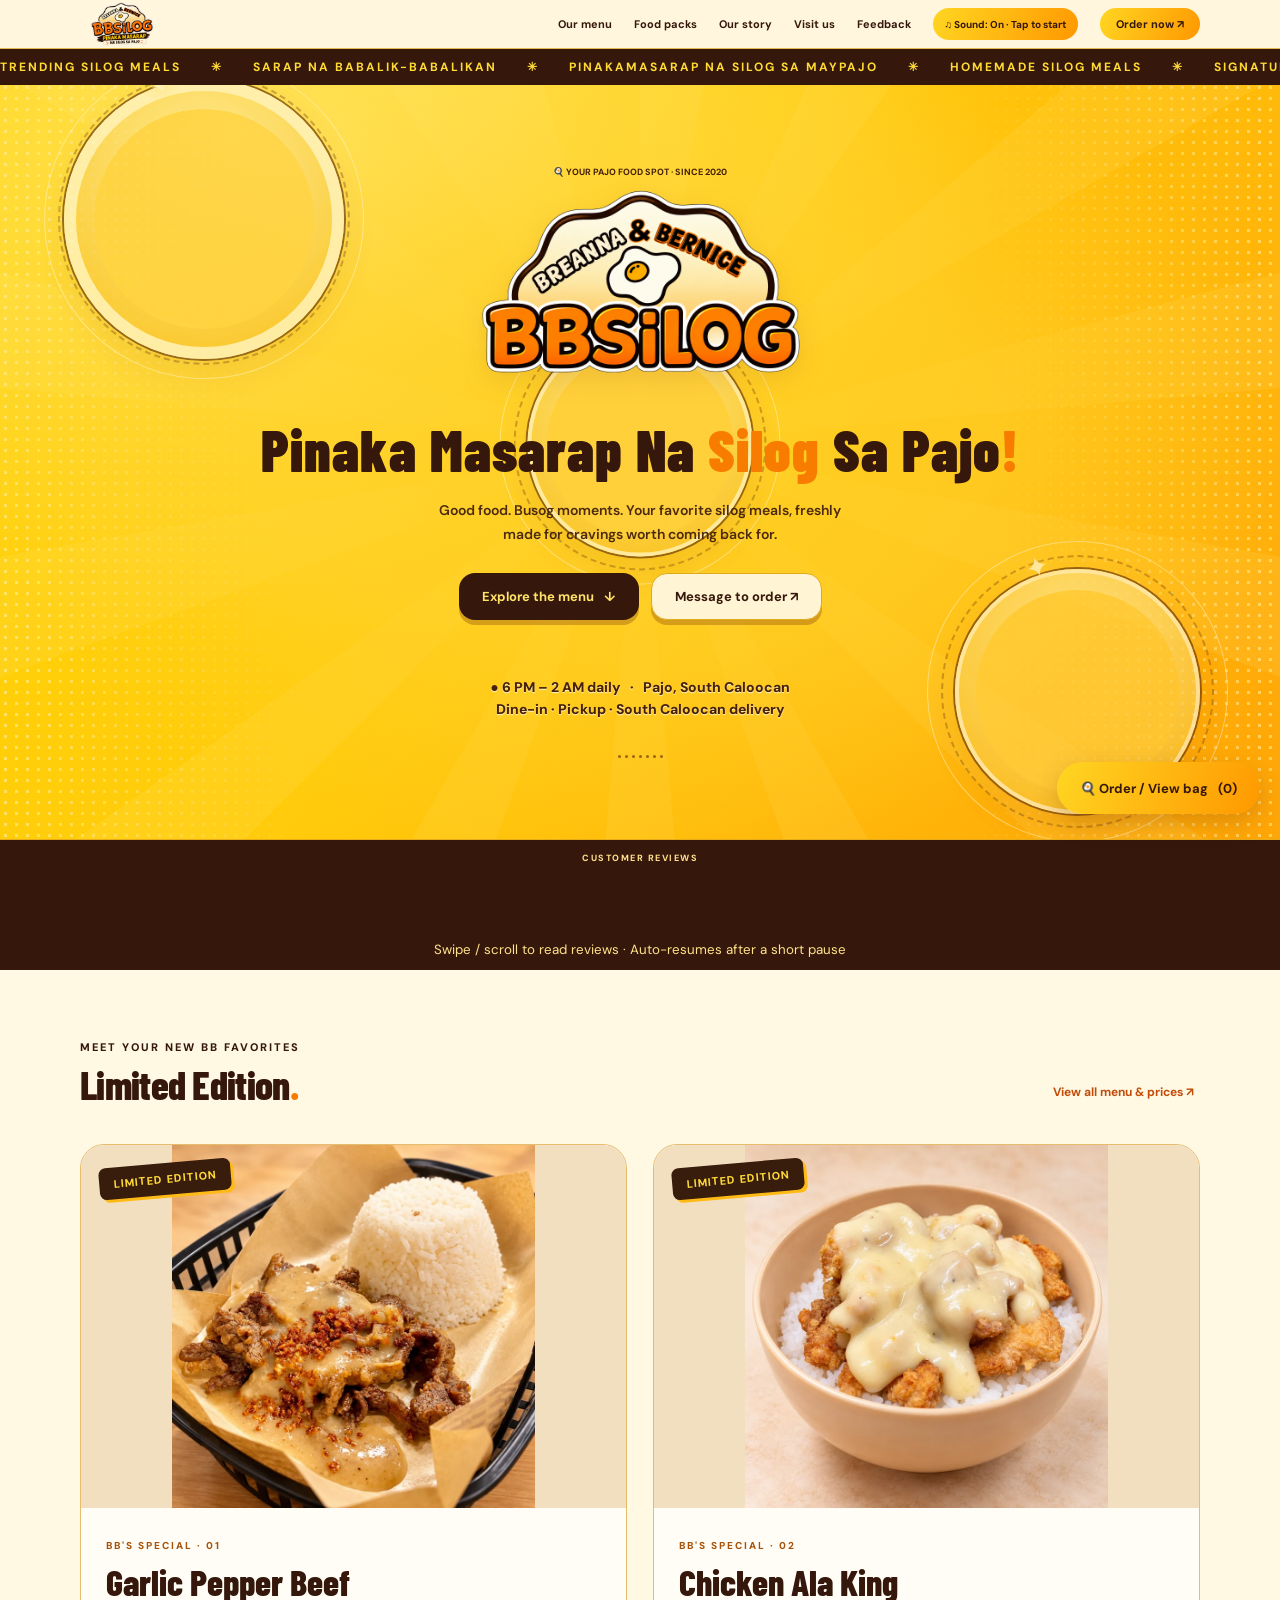
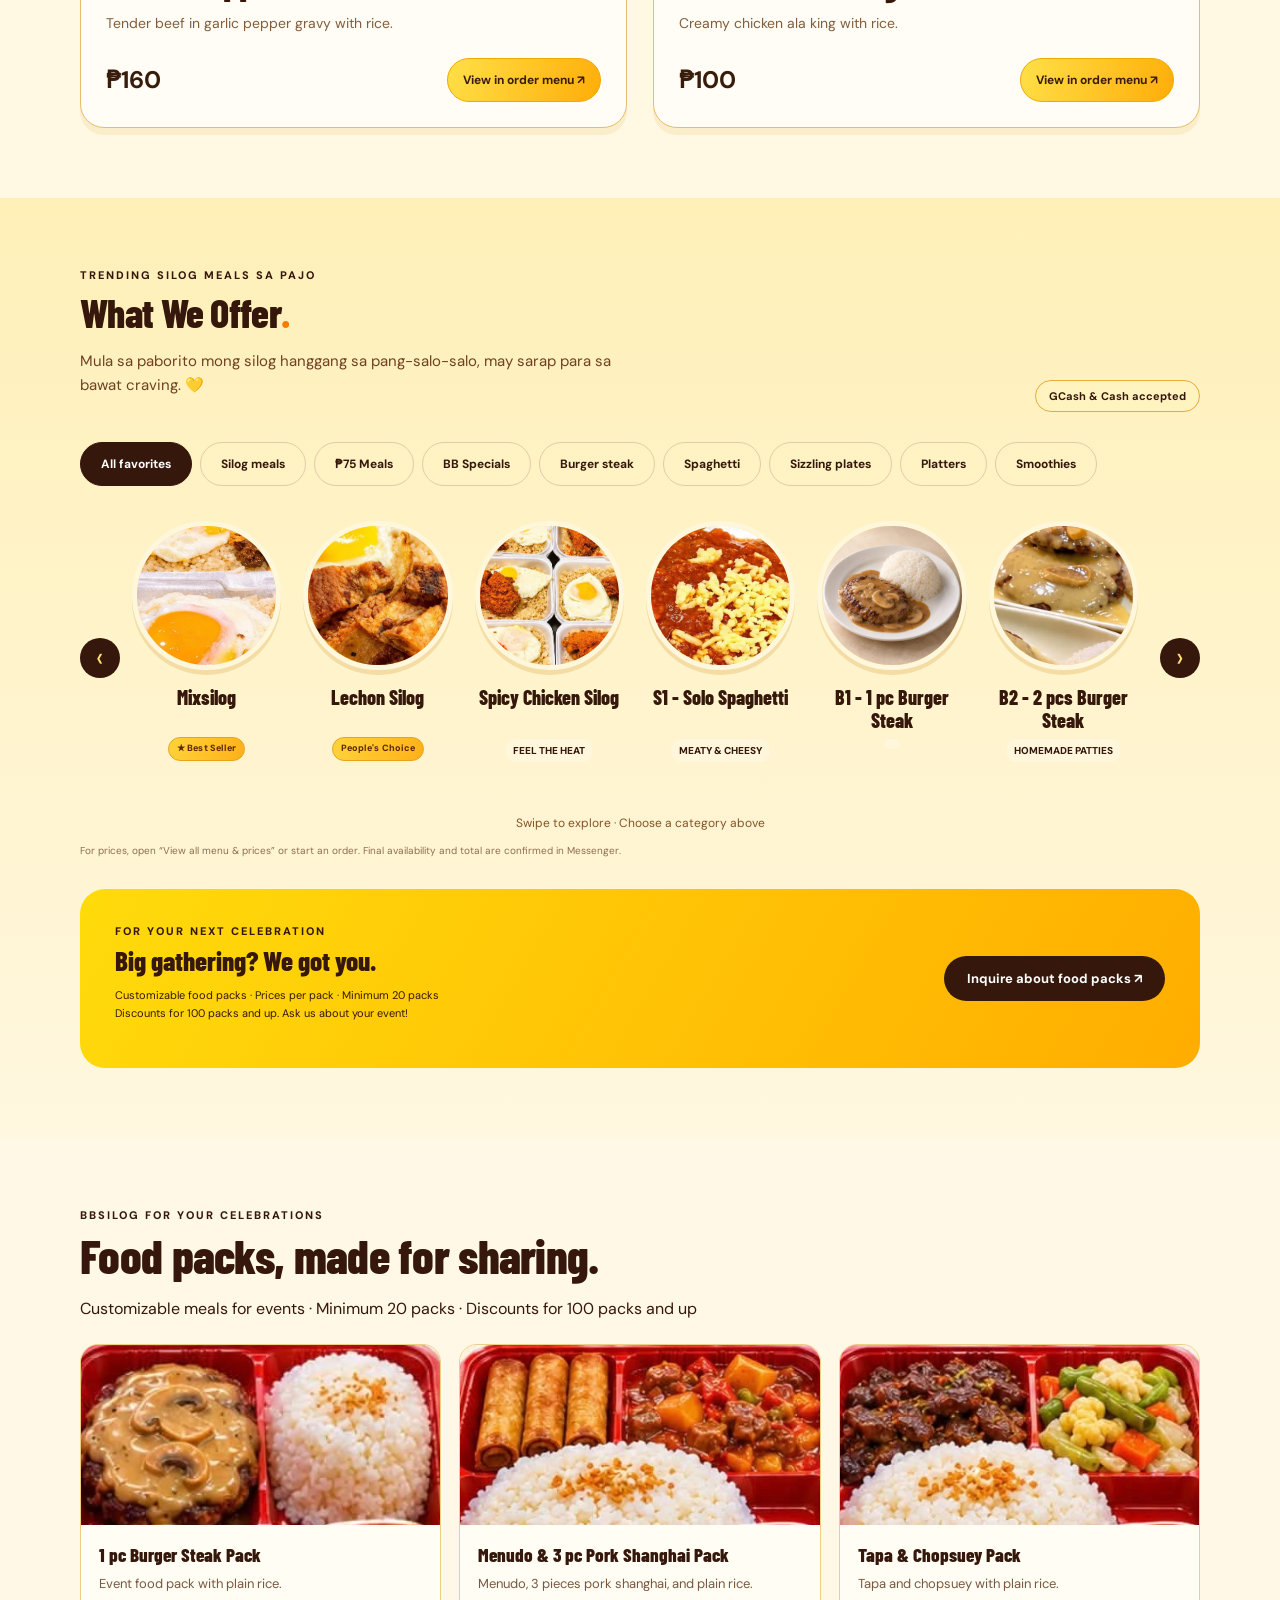
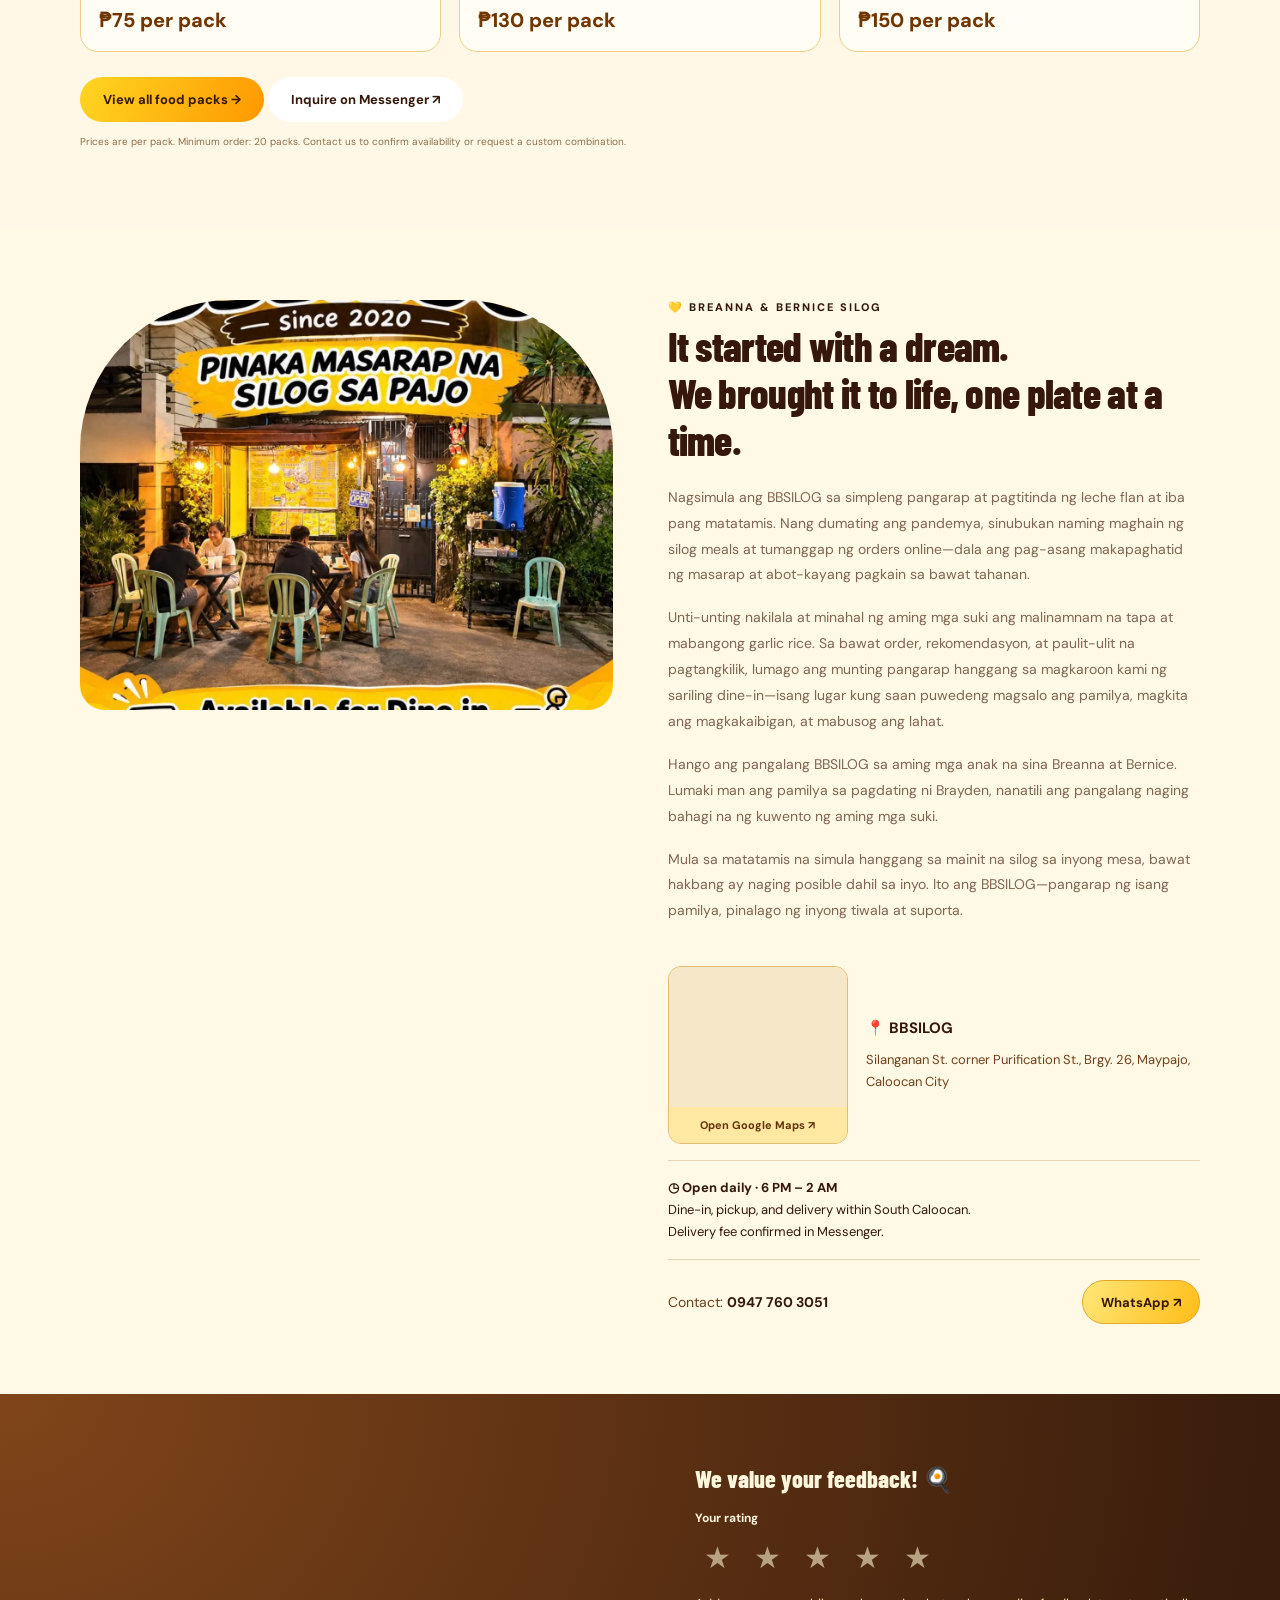
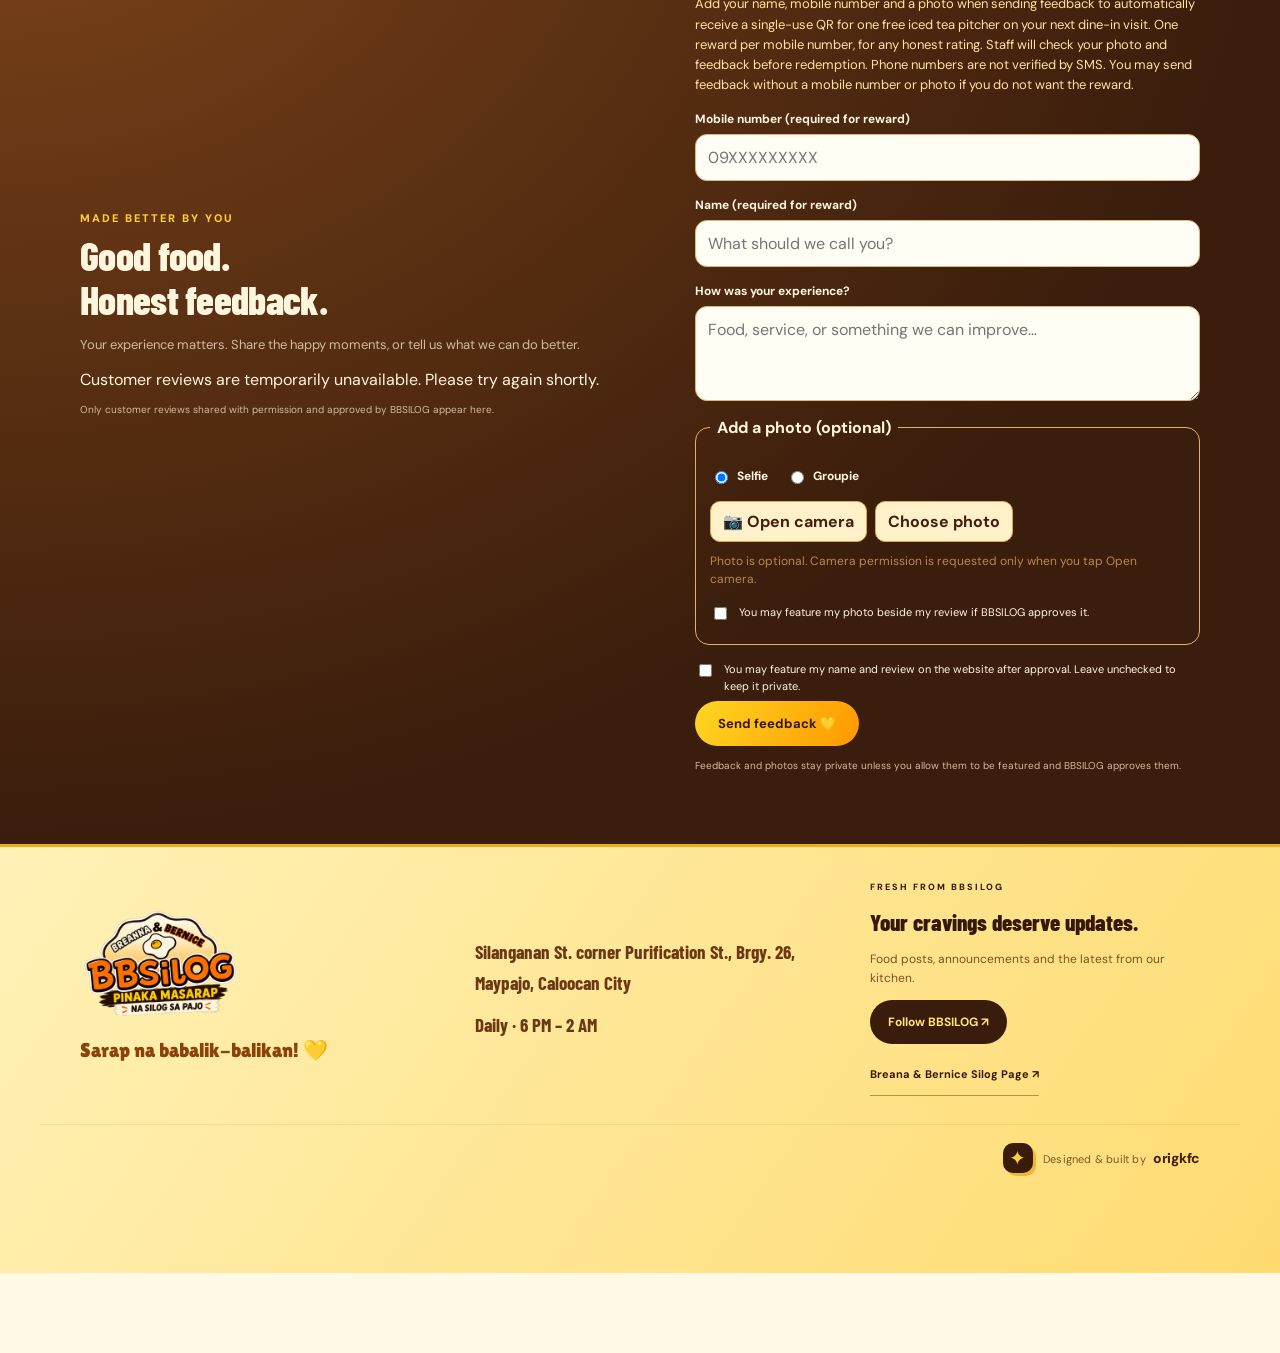
==== commit 847fdce0: "fix: confirm delivery fees and payment totals in Messenger" ====
--- a/index.html
+++ b/index.html
@@ -122,7 +122,7 @@
 </style><link rel="stylesheet" href="/files/reviews.css?v=20261101-full-groupie">
 <link rel="stylesheet" href="/files/lyrics.css?v=20261031-scatter">
 <script src="/files/lyric-placement.js?v=20261031-scatter"></script>
-<link rel="stylesheet" href="/files/qr-orders.css?v=20261031-pitcher"><link rel="stylesheet" href="/files/menu-carousel.css?v=20261031-mobile-small"><link rel="stylesheet" href="/files/menu-catalog.css?v=20261101-limited"><link rel="stylesheet" href="/files/site-improvements.css?v=20261101-delivery-map"></head><body class="design-c">
+<link rel="stylesheet" href="/files/qr-orders.css?v=20261031-pitcher"><link rel="stylesheet" href="/files/menu-carousel.css?v=20261031-mobile-small"><link rel="stylesheet" href="/files/menu-catalog.css?v=20261101-limited"><link rel="stylesheet" href="/files/site-improvements.css?v=20261101-messenger-delivery"></head><body class="design-c">
 
 <header><div class="wrap nav"><a class="brand" href="#home"><img src="/files/bbsilog-logo-tagline.webp" alt="Breanna & Bernice BBSILOG — Pinaka Masarap Na Silog Sa Pajo"></a><a href="#menu">Our menu</a><a href="#about">Our story</a><a href="#visit">Visit us</a><a href="#feedback">Feedback</a><button class="btn orange" id="musicToggle" aria-pressed="false" onclick="toggleMusic()">♫ Sound: Off</button><button class="mobile-nav-toggle" aria-label="Open navigation" aria-expanded="false" aria-controls="mobileNav" onclick="toggleMobileNav(this)">☰</button><button class="btn orange" onclick="showOrder()">Order now ↗</button></div><nav class="mobile-nav" id="mobileNav" aria-label="Mobile navigation"><a href="#menu" onclick="closeMobileNav()">Menu</a><a href="#about" onclick="closeMobileNav()">About BBSILOG</a><a href="#visit" onclick="closeMobileNav()">Location & contact</a><a href="#feedback" onclick="closeMobileNav()">Feedback</a><a href="#" onclick="closeMobileNav();showOrder();return false">Start my order ↗</a></nav></header>
 <audio id="bgMusic" src="/files/bbsilog-song.mp3" loop preload="metadata"></audio><main><div class="hero" id="home"><div class="hero-art hero-background"><div class="food-window food-slideshow photo-marquee" tabindex="0" aria-label="BBSILOG food photos"><div class="hero-photo-track"><div class="hero-photo-set"><div class="hero-photo-card"><svg viewBox="0 760 1242 820" preserveAspectRatio="xMidYMid meet" role="img" aria-label="Special Chicken Silog"><title>Special Chicken Silog</title><defs><clipPath id="hero-crop-0"><rect x="0" y="760" width="1242" height="820" /></clipPath></defs><image clip-path="url(#hero-crop-0)" href="/files/chicken.webp" width="1242" height="1844" /></svg><span>Special Chicken Silog</span></div><div class="hero-photo-card"><svg viewBox="0 940 1242 580" preserveAspectRatio="xMidYMid meet" role="img" aria-label="Chicken Adobo Silog"><title>Chicken Adobo Silog</title><defs><clipPath id="hero-crop-1"><rect x="0" y="940" width="1242" height="580" /></clipPath></defs><image clip-path="url(#hero-crop-1)" href="/files/adobo.webp" width="1242" height="1641" /></svg><span>Chicken Adobo Silog</span></div><div class="hero-photo-card"><svg viewBox="0 775 1242 670" preserveAspectRatio="xMidYMid meet" role="img" aria-label="BB’s Special Spaghetti"><title>BB’s Special Spaghetti</title><defs><clipPath id="hero-crop-2"><rect x="0" y="775" width="1242" height="670" /></clipPath></defs><image clip-path="url(#hero-crop-2)" href="/files/spaghetti.webp" width="1242" height="1849" /></svg><span>BB’s Special Spaghetti</span></div><div class="hero-photo-card"><svg viewBox="640 500 490 210" preserveAspectRatio="xMidYMid meet" role="img" aria-label="Tapa & Chopsuey Pack"><title>Tapa & Chopsuey Pack</title><defs><clipPath id="hero-crop-3"><rect x="640" y="500" width="490" height="210" /></clipPath></defs><image clip-path="url(#hero-crop-3)" href="/files/packs.webp" width="1242" height="1851" /></svg><span>Tapa & Chopsuey Pack</span></div><div class="hero-photo-card"><svg viewBox="30 852 390 168" preserveAspectRatio="xMidYMid meet" role="img" aria-label="Chicken & Spaghetti Pack"><title>Chicken & Spaghetti Pack</title><defs><clipPath id="hero-crop-4"><rect x="30" y="852" width="390" height="168" /></clipPath></defs><image clip-path="url(#hero-crop-4)" href="/files/packs.webp" width="1242" height="1851" /></svg><span>Chicken & Spaghetti Pack</span></div></div><div class="hero-photo-set" aria-hidden="true"><div class="hero-photo-card"><svg viewBox="0 760 1242 820" preserveAspectRatio="xMidYMid meet" role="img" aria-label="Special Chicken Silog"><title>Special Chicken Silog</title><defs><clipPath id="hero-crop-0"><rect x="0" y="760" width="1242" height="820" /></clipPath></defs><image clip-path="url(#hero-crop-0)" href="/files/chicken.webp" width="1242" height="1844" /></svg><span>Special Chicken Silog</span></div><div class="hero-photo-card"><svg viewBox="0 940 1242 580" preserveAspectRatio="xMidYMid meet" role="img" aria-label="Chicken Adobo Silog"><title>Chicken Adobo Silog</title><defs><clipPath id="hero-crop-1"><rect x="0" y="940" width="1242" height="580" /></clipPath></defs><image clip-path="url(#hero-crop-1)" href="/files/adobo.webp" width="1242" height="1641" /></svg><span>Chicken Adobo Silog</span></div><div class="hero-photo-card"><svg viewBox="0 775 1242 670" preserveAspectRatio="xMidYMid meet" role="img" aria-label="BB’s Special Spaghetti"><title>BB’s Special Spaghetti</title><defs><clipPath id="hero-crop-2"><rect x="0" y="775" width="1242" height="670" /></clipPath></defs><image clip-path="url(#hero-crop-2)" href="/files/spaghetti.webp" width="1242" height="1849" /></svg><span>BB’s Special Spaghetti</span></div><div class="hero-photo-card"><svg viewBox="640 500 490 210" preserveAspectRatio="xMidYMid meet" role="img" aria-label="Tapa & Chopsuey Pack"><title>Tapa & Chopsuey Pack</title><defs><clipPath id="hero-crop-3"><rect x="640" y="500" width="490" height="210" /></clipPath></defs><image clip-path="url(#hero-crop-3)" href="/files/packs.webp" width="1242" height="1851" /></svg><span>Tapa & Chopsuey Pack</span></div><div class="hero-photo-card"><svg viewBox="30 852 390 168" preserveAspectRatio="xMidYMid meet" role="img" aria-label="Chicken & Spaghetti Pack"><title>Chicken & Spaghetti Pack</title><defs><clipPath id="hero-crop-4"><rect x="30" y="852" width="390" height="168" /></clipPath></defs><image clip-path="url(#hero-crop-4)" href="/files/packs.webp" width="1242" height="1851" /></svg><span>Chicken & Spaghetti Pack</span></div></div></div></div></div><div class="hero-wash" aria-hidden="true"></div><div class="wrap hero-grid"><div><span class="pill">🍳 YOUR PAJO FOOD SPOT · SINCE 2020</span><img class="hero-brand-mark" src="/files/bbsilog-hero-logo-clean.webp" alt="Breanna & Bernice BBSILOG"><h1>Pinaka Masarap <br>Na <span>Silog</span> <br>Sa Pajo<span>!</span></h1><p>Good food. Busog moments. Your favorite silog meals, freshly made for cravings worth coming back for.</p><div class="actions"><a class="btn" href="#menu">Explore the menu <span>↓</span></a><button class="btn light" onclick="showOrder()">Message to order ↗</button></div><div class="small">● 6 PM – 2 AM daily &nbsp; · &nbsp; Pajo, South Caloocan<br>Dine-in · Pickup · South Caloocan delivery</div><div class="beat-indicator" aria-hidden="true"><i></i><i></i><i></i><i></i><i></i><i></i><i></i></div><div class="hero-media-controls"><button class="btn light gallery-toggle" aria-pressed="false" onclick="toggleGallery(this)">Pause photos Ⅱ</button></div></div><div class="original-food-hero"><img src="/files/mix.webp" alt="BBSILOG Mixsilog"><div class="original-note"><small>A little bit of everything</small>Meet your Mixsilog. 💛</div></div><div class="hero-gallery"><div class="hero-dish main-dish"><video class="hero-clip" src="/files/hero-part-one.mp4" muted autoplay loop playsinline preload="metadata" aria-label="BBSILOG food video, first half"></video></div><div class="hero-dish second-dish"><video class="hero-clip" src="/files/hero-part-two.mp4" muted autoplay loop playsinline preload="metadata" aria-label="BBSILOG food video, second half"></video></div><div class="hero-dish third-dish"><video class="hero-clip" src="/files/hero-part-three.mp4" muted autoplay loop playsinline preload="metadata" aria-label="BBSILOG food video, middle segment"></video></div></div></div></div>
@@ -134,8 +134,8 @@
 
 </main><footer class="site-footer"><div class="wrap footer-inner"><div class="footer-brand"><img src="/files/bbsilog-logo-tagline.webp" alt="BBSILOG" width="180" height="120"><p>Sarap na babalik-balikan! 💛</p></div><div class="footer-location"><p>Silanganan St. corner Purification St., Brgy. 26, Maypajo, Caloocan City</p><span>Daily · 6 PM – 2 AM</span></div><div class="footer-social"><div class="eyebrow">Fresh from BBSILOG</div><h3>Your cravings deserve updates.</h3><p>Food posts, announcements and the latest from our kitchen.</p><a class="footer-follow" href="https://www.facebook.com/bbsilog.tapsilogan" target="_blank" rel="noopener">Follow BBSILOG ↗</a><a class="footer-page" href="https://www.facebook.com/BreannaBernice.Silog" target="_blank" rel="noopener">Breana &amp; Bernice Silog Page ↗</a></div></div><div class="wrap footer-credit"><div class="creator-credit"><span class="creator-mark" aria-hidden="true">✦</span><span>Designed &amp; built by <strong>origkfc</strong></span></div></div></footer>
 <button class="btn orange floating" onclick="showOrder()">🍳 Order / View bag <span id="cartCount">(0)</span></button><div class="toast" id="toast" role="status"></div>
-<div class="overlay" id="overlay"><div class="order" role="dialog" aria-modal="true" aria-labelledby="orderTitle" tabindex="-1"><div class="dialog-head"><span class="eyebrow">Let's get you busog</span><button class="close" onclick="hideOrder()" aria-label="Close order">×</button></div><h2 id="orderTitle">Your BBSILOG order 🍳</h2><p class="muted">Pili ng meals, ayusin ang order, at i-send sa Messenger—lahat dito.</p><div id="panelMenu"></div><h3 style="margin:24px 0 4px">Your order summary</h3><div id="orderItems"></div><label for="fulfillment">How would you like your order?</label><select id="fulfillment" onchange="renderDelivery()"><option>Pickup</option><option>Delivery</option></select><div id="delivery" hidden><p class="coverage-warning">Delivery is available only in South Caloocan, near our Maypajo store. Please choose pickup if your address is beyond this area.</p><input type="hidden" id="deliveryZone" value="local"><label class="coverage-confirmation" for="deliveryCoverage"><input type="checkbox" id="deliveryCoverage">My address is within South Caloocan, near Maypajo.</label><label for="address">Delivery address · South Caloocan, near Pajo only</label><textarea id="address" placeholder="House number, street, barangay, landmark"></textarea><p class="demo-note">Exact address eligibility and delivery fee must be confirmed by BBSILOG in Messenger before the order is accepted.</p></div><label for="payment">Payment method</label><select id="payment" onchange="updateGCashPayment()"><option>GCash</option><option>Cash</option></select><div id="gcashPayment" class="gcash-payment" aria-live="polite"><div class="gcash-payment-heading"><span class="gcash-icon" aria-hidden="true">G</span><b>Pay with GCash</b></div><div id="gcashQrContent"></div><p>Wait for BBSILOG to confirm availability and the final total before paying.</p></div><label for="notes">Special requests (optional)</label><input id="notes" placeholder="Tell us your requests" maxlength="250"><div class="total"><span>Food subtotal</span><span id="total">₱0</span></div><p class="demo-note">This is an order request. Staff will confirm availability, delivery fee, final total, and payment instructions. Copy the summary, then paste and send it in Messenger.</p><button class="btn orange" onclick="copyOrder()">1. Copy order summary</button><a class="btn" id="orderMessenger" hidden aria-disabled="true" tabindex="-1" onclick="guardOrderMessenger(event)" target="_blank" rel="noopener">2. Open Messenger ↗</a><p class="copy-status" id="orderCopyStatus" role="status">Complete your name and phone, then copy the order summary to unlock Messenger.</p></div></div>
-<script src="/files/menu-catalog.js?v=20261101-actual-photos"></script><script src="/files/delivery-fees.js"></script><script src="/files/delivery-map.js"></script>
+<div class="overlay" id="overlay"><div class="order" role="dialog" aria-modal="true" aria-labelledby="orderTitle" tabindex="-1"><div class="dialog-head"><span class="eyebrow">Let's get you busog</span><button class="close" onclick="hideOrder()" aria-label="Close order">×</button></div><h2 id="orderTitle">Your BBSILOG order 🍳</h2><p class="muted">Pili ng meals, ayusin ang order, at i-send sa Messenger—lahat dito.</p><div id="panelMenu"></div><h3 style="margin:24px 0 4px">Your order summary</h3><div id="orderItems"></div><label for="fulfillment">How would you like your order?</label><select id="fulfillment" onchange="renderDelivery()"><option>Pickup</option><option>Delivery</option></select><div id="delivery" hidden><p class="coverage-warning">Delivery is available only in South Caloocan, near our Maypajo store. Please choose pickup if your address is beyond this area.</p><input type="hidden" id="deliveryZone" value="local"><label class="coverage-confirmation" for="deliveryCoverage"><input type="checkbox" id="deliveryCoverage">My address is within South Caloocan, near Maypajo.</label><label for="address">Delivery address · South Caloocan, near Pajo only</label><textarea id="address" placeholder="House number, street, barangay, landmark"></textarea><p class="demo-note">Exact address eligibility and delivery fee must be confirmed by BBSILOG in Messenger before the order is accepted.</p></div><label for="payment">Payment method</label><select id="payment" onchange="updateGCashPayment()"><option>GCash</option><option>Cash</option></select><div id="gcashPayment" class="gcash-payment" aria-live="polite"><div class="gcash-payment-heading"><span class="gcash-icon" aria-hidden="true">G</span><b>GCash payment</b></div><div id="gcashQrContent"></div><p>Please wait for BBSILOG to confirm your order and full payment total in Messenger, including any delivery fee, before sending payment.</p></div><label for="notes">Special requests (optional)</label><input id="notes" placeholder="Tell us your requests" maxlength="250"><div class="total"><span>Food subtotal</span><span id="total">₱0</span></div><p class="demo-note">This is an order request. Staff will confirm availability, delivery fee, final total, and payment instructions. Copy the summary, then paste and send it in Messenger.</p><button class="btn orange" onclick="copyOrder()">1. Copy order summary</button><a class="btn" id="orderMessenger" hidden aria-disabled="true" tabindex="-1" onclick="guardOrderMessenger(event)" target="_blank" rel="noopener">2. Open Messenger ↗</a><p class="copy-status" id="orderCopyStatus" role="status">Complete your name and phone, then copy the order summary to unlock Messenger.</p></div></div>
+<script src="/files/menu-catalog.js?v=20261101-actual-photos"></script>
 <script>
 let cart={},soundOn=false,ctx,rating=0,previousFocus;
 
@@ -261,8 +261,7 @@
  const account=document.createElement('p');account.textContent='GCash account: '+gcashPaymentDetails.accountName+' · '+gcashPaymentDetails.mobile;
  const save=document.createElement('a');save.className='view';save.href=gcashPaymentDetails.qrImageUrl;save.download='BBSILOG-GCash-QR.png';save.textContent='Save GCash QR';
  const open=document.createElement('a');open.className='view';open.href=gcashPaymentDetails.qrImageUrl;open.target='_blank';open.rel='noopener';open.textContent='Open full-size QR ↗';
- const note=document.createElement('p');note.textContent='After paying, send your GCash receipt and reference number to BBSILOG in Messenger. Payment is confirmed only after staff checks that the transfer was received.';
- content.append(img,account,save,document.createTextNode(' · '),open,note);
+ content.append(img,account,save,document.createTextNode(' · '),open);
 }
 updateGCashPayment();
 
@@ -274,10 +273,10 @@
 const customerBlock=document.createElement('div');customerBlock.className='customer-details';customerBlock.innerHTML='<div><label for="orderCustomerName">Customer name *</label><input id="orderCustomerName" name="customerName" autocomplete="name" placeholder="Your name" required minlength="2" maxlength="80"></div><div><label for="orderCustomerPhone">Phone number *</label><input id="orderCustomerPhone" name="customerPhone" type="tel" autocomplete="tel" inputmode="tel" placeholder="09XXXXXXXXX" required maxlength="20"></div>';
 document.querySelector('.order-summary-dock h3').after(customerBlock);
 function normalizedOrderPhone(){return document.getElementById('orderCustomerPhone').value.replace(/[\s()\-]/g,'')}
-function validateCustomerOrder(skipPin=false){if(!Object.keys(cart).length)return{field:'panelMenu',message:'Add at least one meal or extra first.'};if(document.getElementById('orderCustomerName').value.trim().length<2)return{field:'orderCustomerName',message:'Please enter your name.'};if(!/^(?:\+?63|0)9\d{9}$/.test(normalizedOrderPhone()))return{field:'orderCustomerPhone',message:'Enter a valid mobile number, such as 09XXXXXXXXX or +639XXXXXXXXX.'};if(!['Pickup','Delivery'].includes(document.getElementById('fulfillment').value))return{field:'fulfillment',message:'Please choose pickup or delivery.'};if(document.getElementById('fulfillment').value==='Delivery'){if(!document.getElementById('deliveryCoverage').checked)return{field:'deliveryCoverage',message:'Confirm that your address is within our South Caloocan delivery area near Maypajo.'};if(document.getElementById('deliveryZone').value!=='local')return{field:'deliveryZone',message:'Delivery is only for South Caloocan near Pajo. Choose pickup if outside.'};if(!document.getElementById('address').value.trim())return{field:'address',message:'Enter your complete delivery address.'};if(!skipPin){const issue=BBSILOGDeliveryMap.validation();if(issue)return{field:'deliveryMap',message:issue};if(!document.getElementById('deliveryPinConfirmed').checked)return{field:'deliveryPinConfirmed',message:'Confirm that the map pin matches your delivery address.'}}}return null}
+function validateCustomerOrder(){if(!Object.keys(cart).length)return{field:'panelMenu',message:'Add at least one meal or extra first.'};if(document.getElementById('orderCustomerName').value.trim().length<2)return{field:'orderCustomerName',message:'Please enter your name.'};if(!/^(?:\+?63|0)9\d{9}$/.test(normalizedOrderPhone()))return{field:'orderCustomerPhone',message:'Enter a valid mobile number, such as 09XXXXXXXXX or +639XXXXXXXXX.'};if(!['Pickup','Delivery'].includes(document.getElementById('fulfillment').value))return{field:'fulfillment',message:'Please choose pickup or delivery.'};if(document.getElementById('fulfillment').value==='Delivery'){if(!document.getElementById('deliveryCoverage').checked)return{field:'deliveryCoverage',message:'Confirm that your address is within our South Caloocan delivery area near Maypajo.'};if(document.getElementById('deliveryZone').value!=='local')return{field:'deliveryZone',message:'Delivery is only for South Caloocan near Pajo. Choose pickup if outside.'};if(!document.getElementById('address').value.trim())return{field:'address',message:'Enter your complete delivery address.'}}return null}
 function buildCustomerOrderSummary(){
- const type=document.getElementById('fulfillment').value,delivery=type==='Delivery',quote=delivery?BBSILOGDeliveryMap.quote():null,pin=delivery?BBSILOGDeliveryMap.point():null;
- return ['Hello BBSILOG! Order request:','Source: BBSILOG website','Customer: '+document.getElementById('orderCustomerName').value.trim(),'Phone: '+normalizedOrderPhone(),...Object.entries(cart).map(([i,q])=>q+' × '+products[i].name+' — '+(products[i].price===null?'price to confirm':'₱'+products[i].price*q)),(hasUnpricedExtras()?'Known-price subtotal: ₱':'Food subtotal: ₱')+subtotal()+(hasUnpricedExtras()?' + items with prices to confirm':''),'Service: '+type,'Payment: '+document.getElementById('payment').value,delivery?'Delivery address (staff must verify South Caloocan coverage): '+document.getElementById('address').value.trim():'',pin?'Delivery pin: https://www.google.com/maps/search/?api=1&query='+pin.lat.toFixed(6)+','+pin.lng.toFixed(6):'',quote?'Estimated map proximity: '+quote.km.toFixed(2)+' km (straight-line, not road distance)':'',quote?.eligible?'Estimated delivery fee: ₱'+quote.fee:'',quote?.eligible?'Estimated food + delivery total: ₱'+(subtotal()+quote.fee)+(hasUnpricedExtras()?' + unpriced items':''):'','Notes: '+document.getElementById('notes').value.trim(),'Please confirm availability, address eligibility and final total before accepting this order.'].filter(Boolean).join('\n');
+ const type=document.getElementById('fulfillment').value,delivery=type==='Delivery';
+ return ['Hello BBSILOG! Order request:','Source: BBSILOG website','Customer: '+document.getElementById('orderCustomerName').value.trim(),'Phone: '+normalizedOrderPhone(),...Object.entries(cart).map(([i,q])=>q+' × '+products[i].name+' — '+(products[i].price===null?'price to confirm':'₱'+products[i].price*q)),(hasUnpricedExtras()?'Known-price food subtotal: ₱':'Food subtotal: ₱')+subtotal()+(hasUnpricedExtras()?' + items with prices to confirm':''),'Service: '+type,'Payment method: '+document.getElementById('payment').value,delivery?'Delivery address (staff must verify South Caloocan coverage): '+document.getElementById('address').value.trim():'',delivery?'Delivery fee: To be confirmed and added in Messenger.':'',delivery?'Full payment total: To be confirmed in Messenger, including the delivery fee.':'','Notes: '+document.getElementById('notes').value.trim(),'This is an order request only. Please confirm availability and the full payment total in Messenger before I pay.'].filter(Boolean).join('\n');
 }
 function invalidateCopiedOrder(){copiedOrderSnapshot=null;const link=document.getElementById('orderMessenger');if(!link)return;link.hidden=true;link.setAttribute('aria-disabled','true');link.tabIndex=-1;link.removeAttribute('href');const status=document.getElementById('orderCopyStatus');if(status)status.textContent='Complete your name and phone, then copy the latest order summary to unlock Messenger.'}
 function refreshMessengerUnlock(){const ready=copiedOrderSnapshot!==null&&!validateCustomerOrder()&&copiedOrderSnapshot===buildCustomerOrderSummary();const link=document.getElementById('orderMessenger');link.hidden=!ready;link.setAttribute('aria-disabled',String(!ready));link.tabIndex=ready?0:-1;if(ready)link.href='https://m.me/bbsilog.tapsilogan';else link.removeAttribute('href');document.getElementById('orderCopyStatus').textContent=ready?'Summary copied. Open Messenger, paste it, then send your order.':'Copy the latest valid order summary first.';return ready}
@@ -290,49 +289,42 @@
 function filterMenu(cat='All favorites'){document.getElementById('filters').innerHTML=['All favorites',...categories.map(x=>x[0]).filter(n=>n!=='Food packs')].map(n=>'<button class="filter '+(n===cat?'active':'')+'" onclick="filterMenu(\''+n+'\')">'+n+'</button>').join('');const items=menuDisplayProducts(products.filter(p=>p.cat!=='Extras'&&(cat==='All favorites'?p.cat!=='Food packs':p.cat===cat)));document.getElementById('menuGrid').innerHTML=items.map(p=>'<article class="card"><div class="card-photo">'+galleryMealImage(p)+'<span class="badge '+(p.badgeLabel||p.bestSeller?'bestseller-chip':'')+'">'+(p.badgeLabel||(p.bestSeller?'★ Best Seller':p.tag))+'</span></div><div class="card-body"><h3>'+menuProductName(p)+'</h3><div class="muted">'+p.desc.replace(/(?:₱|PHP)\s*\d+(?:[.,]\d+)?/gi,'').replace(/(?:Final price to follow|Price to confirm|Food-pack pricing)\.?/gi,'').trim()+'</div></div></article>').join('')}
 
 let orderStage=1;
-function setupOrderWizard(){const panel=document.querySelector('.order'),head=panel.querySelector('.dialog-head'),menu=document.getElementById('panelMenu'),items=document.getElementById('orderItems'),total=panel.querySelector('.total'),customer=panel.querySelector('.customer-details'),copy=panel.querySelector('button[onclick="copyOrder()"]'),messenger=document.getElementById('orderMessenger'),status=document.getElementById('orderCopyStatus');const details=[];for(const id of ['fulfillment','payment','notes']){const label=panel.querySelector('label[for="'+id+'"]');if(label)details.push(label);details.push(document.getElementById(id));if(id==='fulfillment')details.push(document.getElementById('delivery'));if(id==='payment')details.push(document.getElementById('gcashPayment'))}const progress=document.createElement('div');progress.className='wizard-progress';progress.innerHTML=['1 · Order','2 · Review','3 · Details','4 · Confirm'].map(x=>'<span>'+x+'</span>').join('');const body=document.createElement('div');body.className='wizard-body';const step1=document.createElement('div');step1.className='wizard-step';step1.id='orderStep1';step1.innerHTML='<h2>Pili ng cravings 🍳</h2><p class="muted">Choose your meals, smoothies, and extras. Tap Checkout when ready.</p>';step1.append(menu);const step2=document.createElement('div');step2.className='wizard-step';step2.id='orderStep2';step2.innerHTML='<h2>Review your order</h2><p class="muted">Check quantities and items. You can still add or remove meals.</p>';const summary=document.createElement('div');summary.className='order-summary-dock';summary.append(items,total);step2.append(summary);const step3=document.createElement('div');step3.className='wizard-step';step3.id='orderStep3';step3.innerHTML='<h2>Your details</h2><p class="muted">Tell us who is ordering and how you want to receive it.</p>';step3.append(customer,...details);const warning=document.createElement('p');warning.id='wizardDeliveryWarning';warning.className='wizard-details-note';step3.append(warning);const step4=document.createElement('div');step4.className='wizard-step';step4.id='orderStep4';step4.innerHTML='<h2>Confirm & send 💛</h2><p class="muted">Review everything below. Copy the text, then open Messenger and paste it. Your order is accepted only after staff confirmation.</p><pre class="order-confirm-text" id="confirmOrderText"></pre>';step4.append(copy,messenger,status);body.append(step1,step2,step3,step4);const footer=document.createElement('div');footer.className='wizard-footer';footer.innerHTML='<button type="button" class="btn light" id="orderBack" onclick="orderBack()">← Back</button><span class="wizard-count" id="wizardCount"></span><button type="button" class="btn orange" id="orderNext" onclick="orderNext()">Checkout →</button>';panel.replaceChildren(head,progress,body,footer);panel.classList.add('wizard-order');setOrderStage(1)}
+function setupOrderWizard(){const panel=document.querySelector('.order'),head=panel.querySelector('.dialog-head'),menu=document.getElementById('panelMenu'),items=document.getElementById('orderItems'),total=panel.querySelector('.total'),customer=panel.querySelector('.customer-details'),copy=panel.querySelector('button[onclick="copyOrder()"]'),messenger=document.getElementById('orderMessenger'),status=document.getElementById('orderCopyStatus');const details=[];for(const id of ['fulfillment','payment','notes']){const label=panel.querySelector('label[for="'+id+'"]');if(label)details.push(label);details.push(document.getElementById(id));if(id==='fulfillment')details.push(document.getElementById('delivery'));if(id==='payment')details.push(document.getElementById('gcashPayment'))}const progress=document.createElement('div');progress.className='wizard-progress';progress.innerHTML=['1 · Order','2 · Review','3 · Details','4 · Confirm'].map(x=>'<span>'+x+'</span>').join('');const body=document.createElement('div');body.className='wizard-body';const step1=document.createElement('div');step1.className='wizard-step';step1.id='orderStep1';step1.innerHTML='<h2>Pili ng cravings 🍳</h2><p class="muted">Choose your meals, smoothies, and extras. Tap Checkout when ready.</p>';step1.append(menu);const step2=document.createElement('div');step2.className='wizard-step';step2.id='orderStep2';step2.innerHTML='<h2>Review your order</h2><p class="muted">Check quantities and items. You can still add or remove meals.</p>';const summary=document.createElement('div');summary.className='order-summary-dock';summary.append(items,total);step2.append(summary);const step3=document.createElement('div');step3.className='wizard-step';step3.id='orderStep3';step3.innerHTML='<h2>Your details</h2><p class="muted">Tell us who is ordering and how you want to receive it.</p>';step3.append(customer,...details);const warning=document.createElement('p');warning.id='wizardDeliveryWarning';warning.className='wizard-details-note';step3.append(warning);const step4=document.createElement('div');step4.className='wizard-step';step4.id='orderStep4';step4.innerHTML='<h2>Confirm & send 💛</h2><p class="muted">This is an order request only. Copy your summary and send it in Messenger. BBSILOG will confirm availability, add any delivery fee, and give you the full total. Please wait for that confirmation before paying.</p><pre class="order-confirm-text" id="confirmOrderText"></pre>';step4.append(copy,messenger,status);body.append(step1,step2,step3,step4);const footer=document.createElement('div');footer.className='wizard-footer';footer.innerHTML='<button type="button" class="btn light" id="orderBack" onclick="orderBack()">← Back</button><span class="wizard-count" id="wizardCount"></span><button type="button" class="btn orange" id="orderNext" onclick="orderNext()">Checkout →</button>';panel.replaceChildren(head,progress,body,footer);panel.classList.add('wizard-order');setOrderStage(1)}
 function setOrderStage(n){
  orderStage=n;
- const delivery=document.getElementById('fulfillment').value==='Delivery';
- const stages=delivery?[1,2,3,'map',4]:[1,2,3,4],position=stages.indexOf(n);
- document.querySelectorAll('.wizard-step').forEach(step=>step.hidden=step.id!==(n==='map'?'orderStepMap':'orderStep'+n));
- document.querySelector('.wizard-progress').innerHTML=stages.map((stage,i)=>'<span class="'+(i===position?'current':i<position?'done':'')+'">'+(i+1)+' · '+({1:'Order',2:'Review',3:'Details',map:'Location',4:'Confirm'}[stage])+'</span>').join('');
+ document.querySelectorAll('.wizard-step').forEach(step=>step.hidden=step.id!=='orderStep'+n);
+ document.querySelectorAll('.wizard-progress span').forEach((span,i)=>{span.classList.toggle('current',i===n-1);span.classList.toggle('done',i<n-1)});
  document.getElementById('orderBack').hidden=n===1;
  const next=document.getElementById('orderNext');next.hidden=n===4;
- next.textContent=n===1?'Checkout →':n===2?'Next: details →':n===3&&delivery?'Next: delivery map →':'Confirm order →';
+ next.textContent=n===1?'Checkout →':n===2?'Next: details →':'Review & confirm →';
  document.querySelector('.wizard-body').scrollTop=0;
  if(n===4)document.getElementById('confirmOrderText').textContent=buildCustomerOrderSummary();
- if(n==='map')BBSILOGDeliveryMap.open();
  refreshWizardControls();
 }
 function refreshWizardControls(){
- const count=Object.values(cart).reduce((a,b)=>a+b,0),delivery=document.getElementById('fulfillment').value==='Delivery',quote=delivery?BBSILOGDeliveryMap.quote():null;
- document.getElementById('wizardCount').textContent=count+' item'+(count===1?'':'s')+' · ₱'+(subtotal()+(quote?.eligible?quote.fee:0))+(quote?.eligible?' incl. delivery estimate':'')+(hasUnpricedExtras()?' + unpriced items':'');
- const outside=orderStage===3&&delivery&&!document.getElementById('deliveryCoverage').checked;
- const mapIssue=orderStage==='map'&&(BBSILOGDeliveryMap.validation()||!document.getElementById('deliveryPinConfirmed').checked);
- document.getElementById('orderNext').disabled=(orderStage<=2&&!count)||outside||!!mapIssue;
+ const count=Object.values(cart).reduce((a,b)=>a+b,0);
+ document.getElementById('wizardCount').textContent=count+' item'+(count===1?'':'s')+' · Food subtotal ₱'+subtotal()+(hasUnpricedExtras()?' + unpriced items':'');
+ const outside=orderStage===3&&document.getElementById('fulfillment').value==='Delivery'&&!document.getElementById('deliveryCoverage').checked;
+ document.getElementById('orderNext').disabled=(orderStage<=2&&!count)||outside;
  document.getElementById('wizardDeliveryWarning').textContent=outside?'Confirm that your address is within South Caloocan, near Maypajo, or choose pickup.':'';
- if(orderStage===3)document.getElementById('orderNext').textContent=delivery?'Next: delivery map →':'Confirm order →';
- if(orderStage==='map')BBSILOGDeliveryMap.refresh();
 }
 function orderNext(){
  if(orderStage<=2){if(!Object.keys(cart).length)return toast('Add at least one item first.');if(orderStage===1)renderOrder();setOrderStage(orderStage+1);return}
- if(orderStage===3||orderStage==='map'){
-  const error=validateCustomerOrder(orderStage===3);
+ if(orderStage===3){
+  const error=validateCustomerOrder();
   if(error){toast(error.message);document.getElementById(error.field)?.focus();return}
-  invalidateCopiedOrder();setOrderStage(orderStage===3&&document.getElementById('fulfillment').value==='Delivery'?'map':4);
+  invalidateCopiedOrder();setOrderStage(4);
  }
 }
 function orderBack(){
  if(orderStage===1)return;
- invalidateCopiedOrder();
- setOrderStage(orderStage==='map'?3:orderStage===4&&document.getElementById('fulfillment').value==='Delivery'?'map':orderStage-1);
+ invalidateCopiedOrder();setOrderStage(orderStage-1);
 }
 
 function openLimitedSpecial(index){showOrder();panelCategory('BB Specials');const row=document.querySelector('#panelMeals [data-product-index="'+index+'"]');row?.scrollIntoView({block:'center',behavior:'instant'});row?.querySelector('button.plus')?.focus()}
 function showOrder(){previousFocus=document.activeElement;renderPanelMenu();renderOrder();setOrderStage(1);document.getElementById('overlay').classList.add('open');document.body.style.overflow='hidden';document.querySelector('.order .close').focus()}
 const renderOrderBeforeWizard=renderOrder;renderOrder=function(){renderOrderBeforeWizard();if(document.getElementById('wizardCount'))refreshWizardControls()};
-setupOrderWizard();BBSILOGDeliveryMap.mount();document.querySelector('.order').addEventListener('change',refreshWizardControls);document.querySelector('.order').addEventListener('input',refreshWizardControls);
+setupOrderWizard();document.querySelector('.order').addEventListener('change',refreshWizardControls);document.querySelector('.order').addEventListener('input',refreshWizardControls);
 
 // Read-only full menu/pricelist panel, separate from ordering.
 const priceOverlay=document.createElement('div');priceOverlay.id='fullMenuOverlay';priceOverlay.className='overlay';priceOverlay.innerHTML='<div class="menu-price-panel" role="dialog" aria-modal="true" aria-labelledby="priceListTitle"><div class="price-panel-head"><div><div class="eyebrow">BBSILOG menu & pricelist</div><h2 id="priceListTitle">Find your next craving.</h2></div><button class="close" onclick="closeFullMenu()" aria-label="Close menu pricelist">×</button></div><div class="price-panel-content" id="priceListContent"></div><p class="price-panel-note">Select a smoothie size when ordering. Food packs are inquiry-only. Final availability and total are confirmed by BBSILOG.</p></div>';document.body.append(priceOverlay);let priceFocus;
--- a/files/site-improvements.css
+++ b/files/site-improvements.css
@@ -66,33 +66,9 @@
 @media(max-width:800px) { .site-footer .footer-inner { grid-template-columns: 1fr; gap: 24px; } .site-footer .footer-credit { justify-content: flex-start; } }
 @media(max-width:480px) { #about .visit-location { grid-template-columns: 1fr; gap: 14px; } .visit-map iframe { height: 155px; } .visit-address p { font-size: 14px; } #about .about-contact-actions { gap: 12px; } .contact-number { font-size: 13px; } .contact-whatsapp { padding: 10px 15px; } }
 
-/* Delivery map is a separate, lazy-loaded checkout step. */
-#orderStepMap[hidden],#deliveryPinConfirmation[hidden],#deliveryPinLink[hidden]{display:none}
-.delivery-map-address{font-size:12px;color:#744519;padding:10px 12px;background:#ffeab0;border-radius:10px;overflow-wrap:anywhere}
-.delivery-map-shell{position:relative;border:1px solid #d6ae62;border-radius:16px;overflow:hidden;background:#eee4c9}
-#deliveryMap{height:300px;width:100%;z-index:0}
-#deliveryMapLoading{position:absolute;inset:0;display:grid;place-items:center;background:#fff2c4;margin:0;font-size:13px;pointer-events:none}
-#deliveryMapLoading[hidden]{display:none}
-.delivery-map-tools{display:flex;flex-wrap:wrap;gap:8px;margin:12px 0}
-.delivery-map-tools button{min-height:44px;padding:8px 12px;background:#ffe59a;border:1px solid #dab367;border-radius:12px;font-size:11px;font-weight:700;color:#45210c}
-.delivery-map-tools button:disabled{opacity:.5;cursor:wait}
-.delivery-fee-ranges{display:flex;gap:6px;flex-wrap:wrap;margin:12px 0}
-.delivery-fee-ranges span{padding:6px 8px;background:#fff2c3;border-radius:7px;font-size:10px;color:#76471b}
-.delivery-quote{padding:16px;background:linear-gradient(125deg,#ffe98b,#ffd044);border-radius:15px;color:#40200b;font-size:13px}
-.delivery-quote>div{display:flex;justify-content:space-between;gap:12px;padding:6px 0}
-.delivery-quote b{white-space:nowrap}
-.delivery-quote-total{border-top:1px solid #b47c32;margin-top:6px;font-weight:700}
-.delivery-quote p{font-size:11px;line-height:1.6;margin:8px 0 0}
-.delivery-quote.outside{background:#ffe5c9;border:1px solid #be6126}
-.delivery-store-marker span{display:block;border-radius:8px;background:#3b1d0c;color:#ffdd61;padding:5px 7px;font:700 10px 'DM Sans',sans-serif;text-align:center;border:2px solid white;box-shadow:0 2px 5px #35180b44}
-.delivery-destination-marker span{display:block;width:32px;height:32px;line-height:26px;text-align:center;border:3px solid white;border-radius:50%;background:#ec7410;color:white;box-shadow:0 2px 8px #35180b66}
-#deliveryMap .leaflet-control-attribution{font-size:9px;max-width:100%;background:#fffdf4e6}
-.order .leaflet-control-zoom a{color:#4a260a;background:#fff6d9}
-#deliveryPinLink{display:inline-flex;min-height:44px;align-items:center}
 .footer-social{font-family:'DM Sans',sans-serif;min-width:0}
 .footer-social .eyebrow{font-size:9px;line-height:1.5}
 .footer-social h3{font-size:23px;margin:7px 0}
 .footer-social p{font-size:12px;line-height:1.6;color:#805124;margin:6px 0 12px}
 .footer-follow{display:inline-flex;align-items:center;min-height:44px;padding:9px 18px;border-radius:22px;background:#3a1c0d;color:#ffe37b;font-size:12px;font-weight:700}
 .site-footer .footer-social .footer-page{display:flex;font:700 11px/1.5 'DM Sans',sans-serif;width:fit-content;margin-top:8px}
-@media(max-width:480px){#deliveryMap{height:270px}.wizard-progress span{font-size:9px!important;padding-inline:0!important}.delivery-quote{padding:12px;font-size:12px}.delivery-map-tools{gap:6px}.delivery-map-tools button{font-size:10px;padding:8px 10px}}
